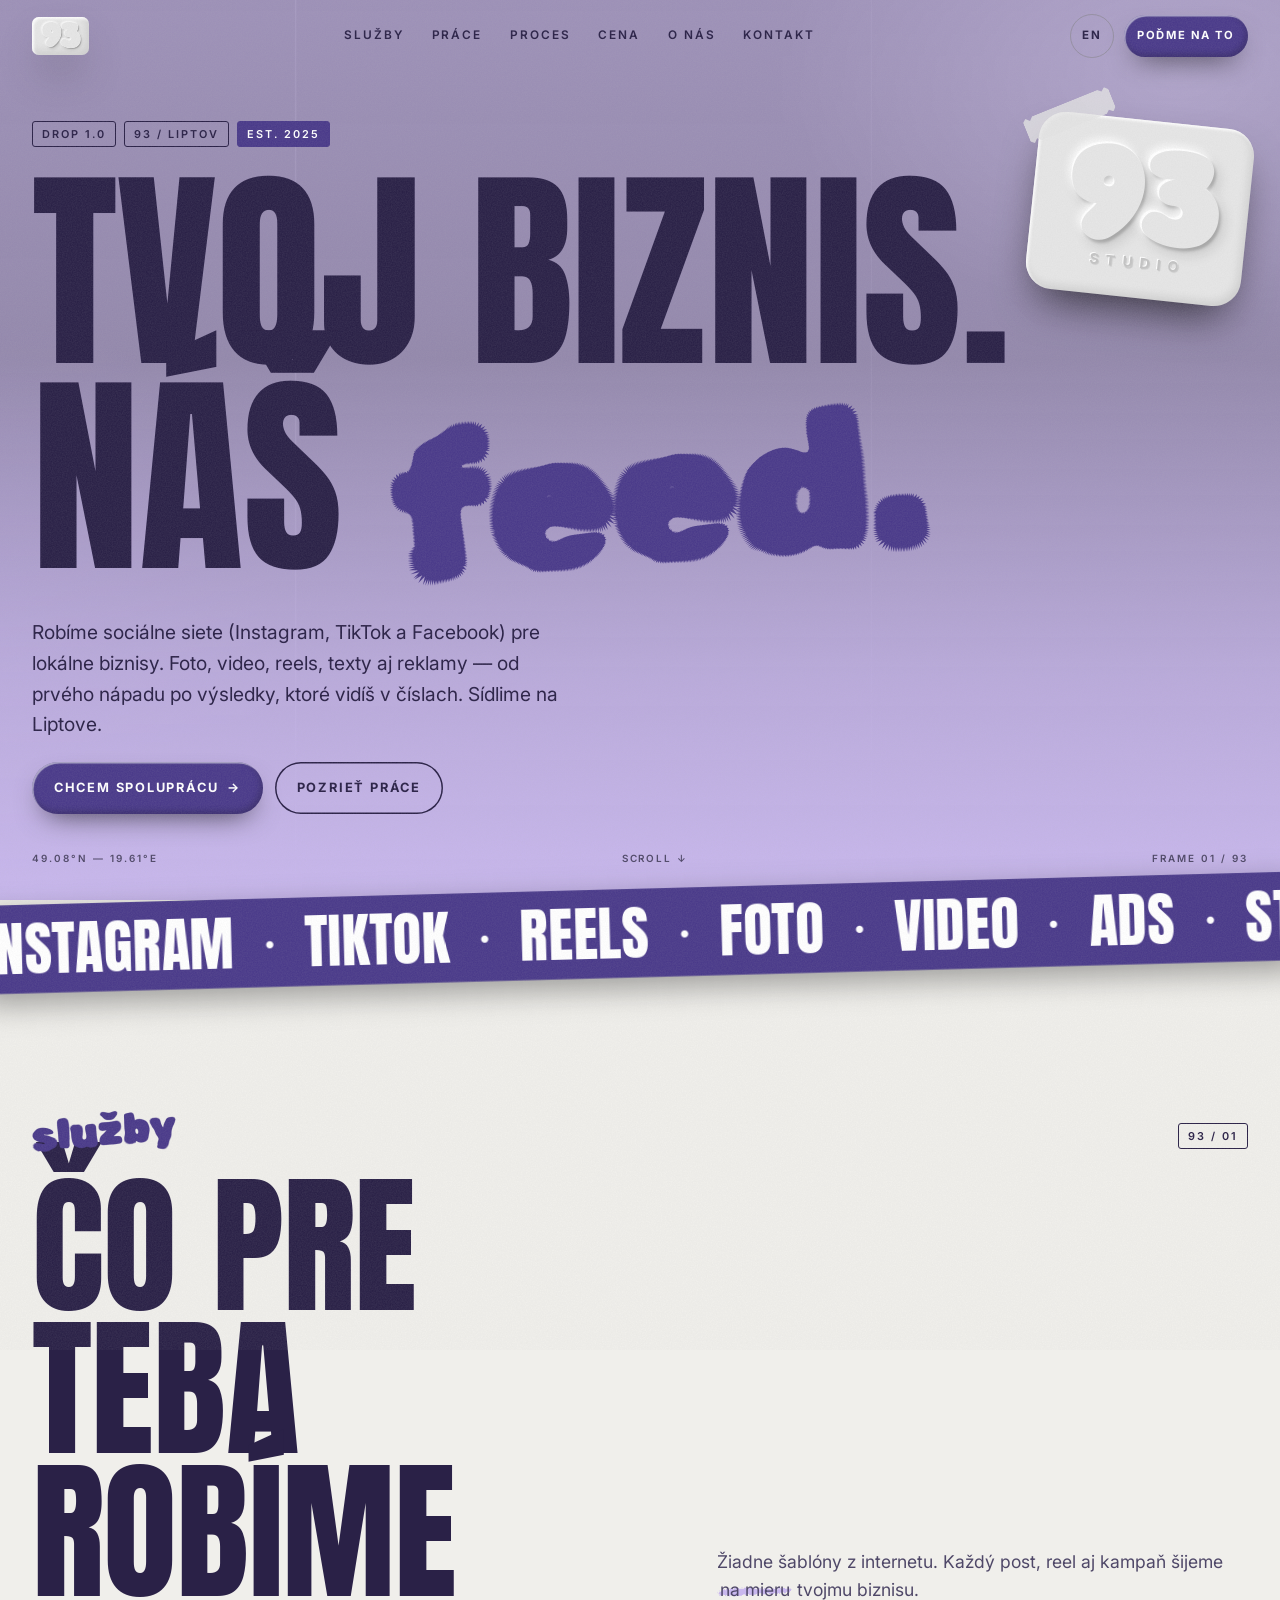
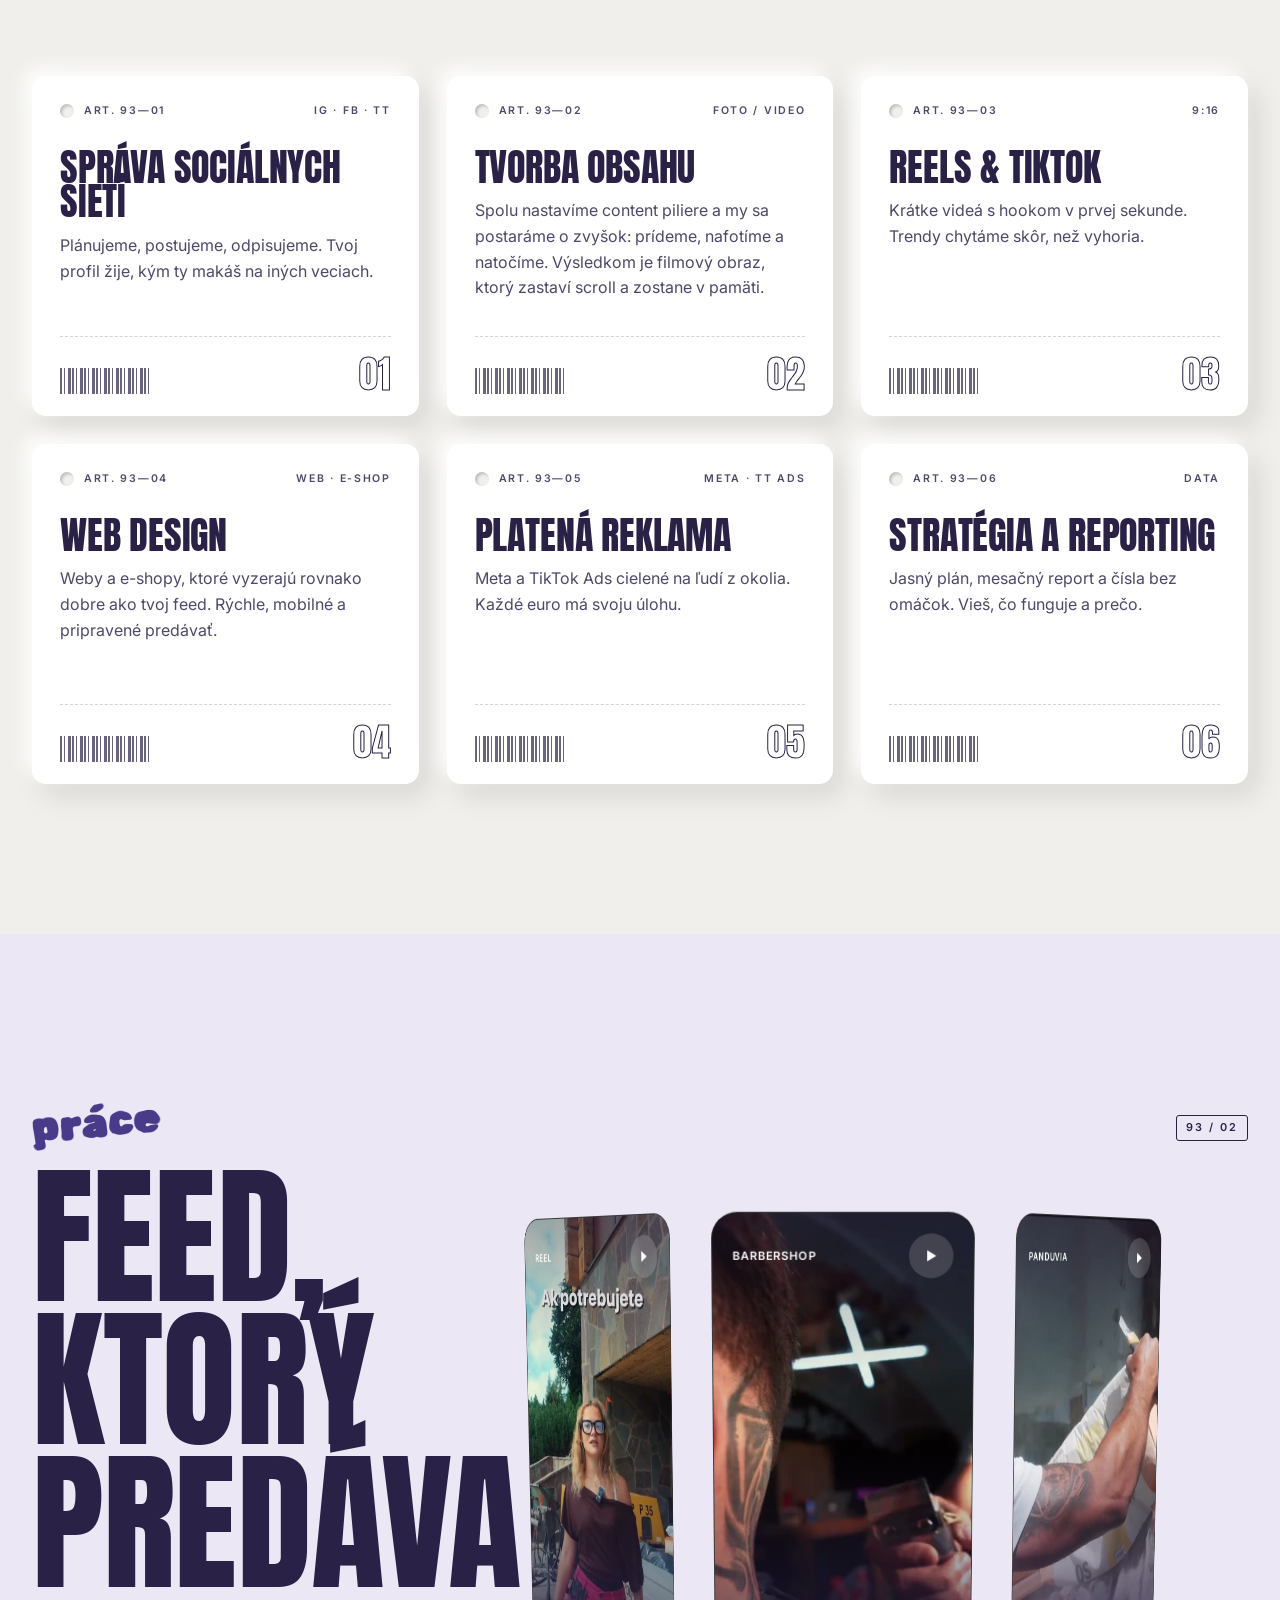
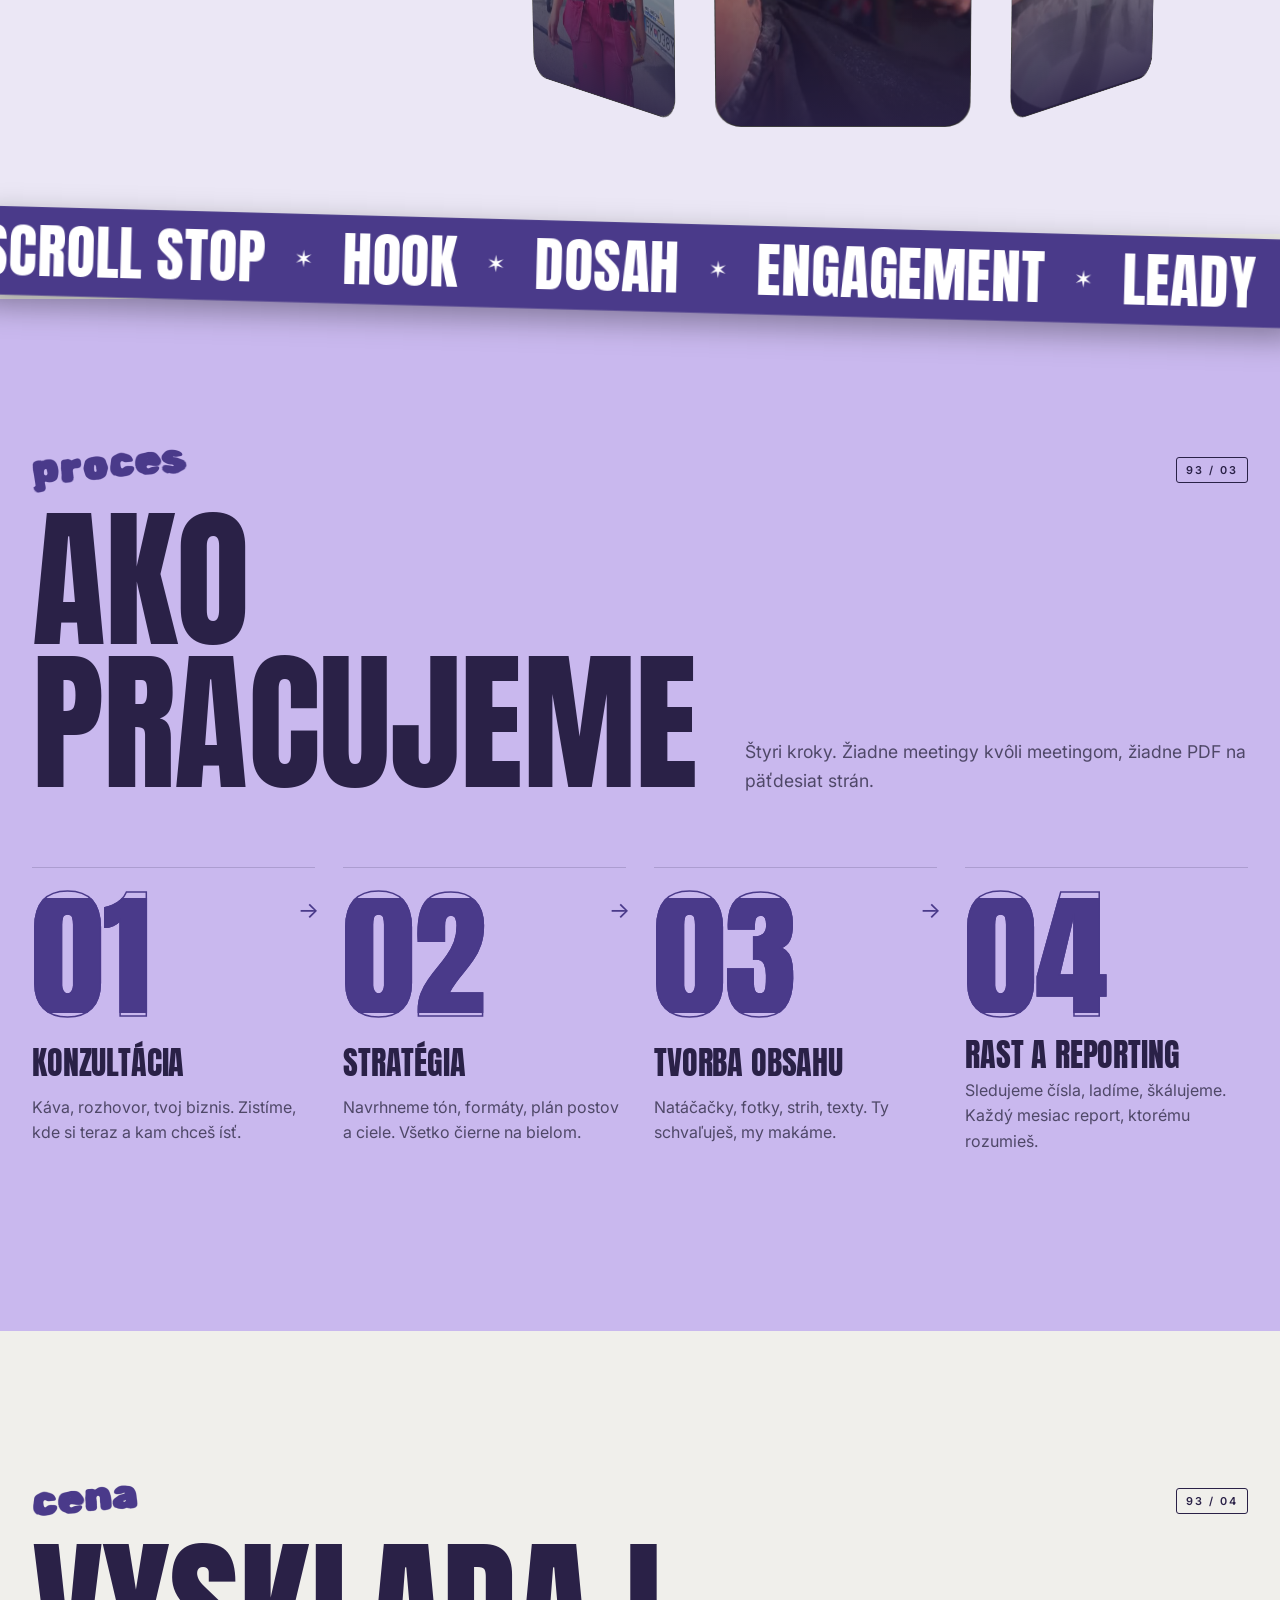
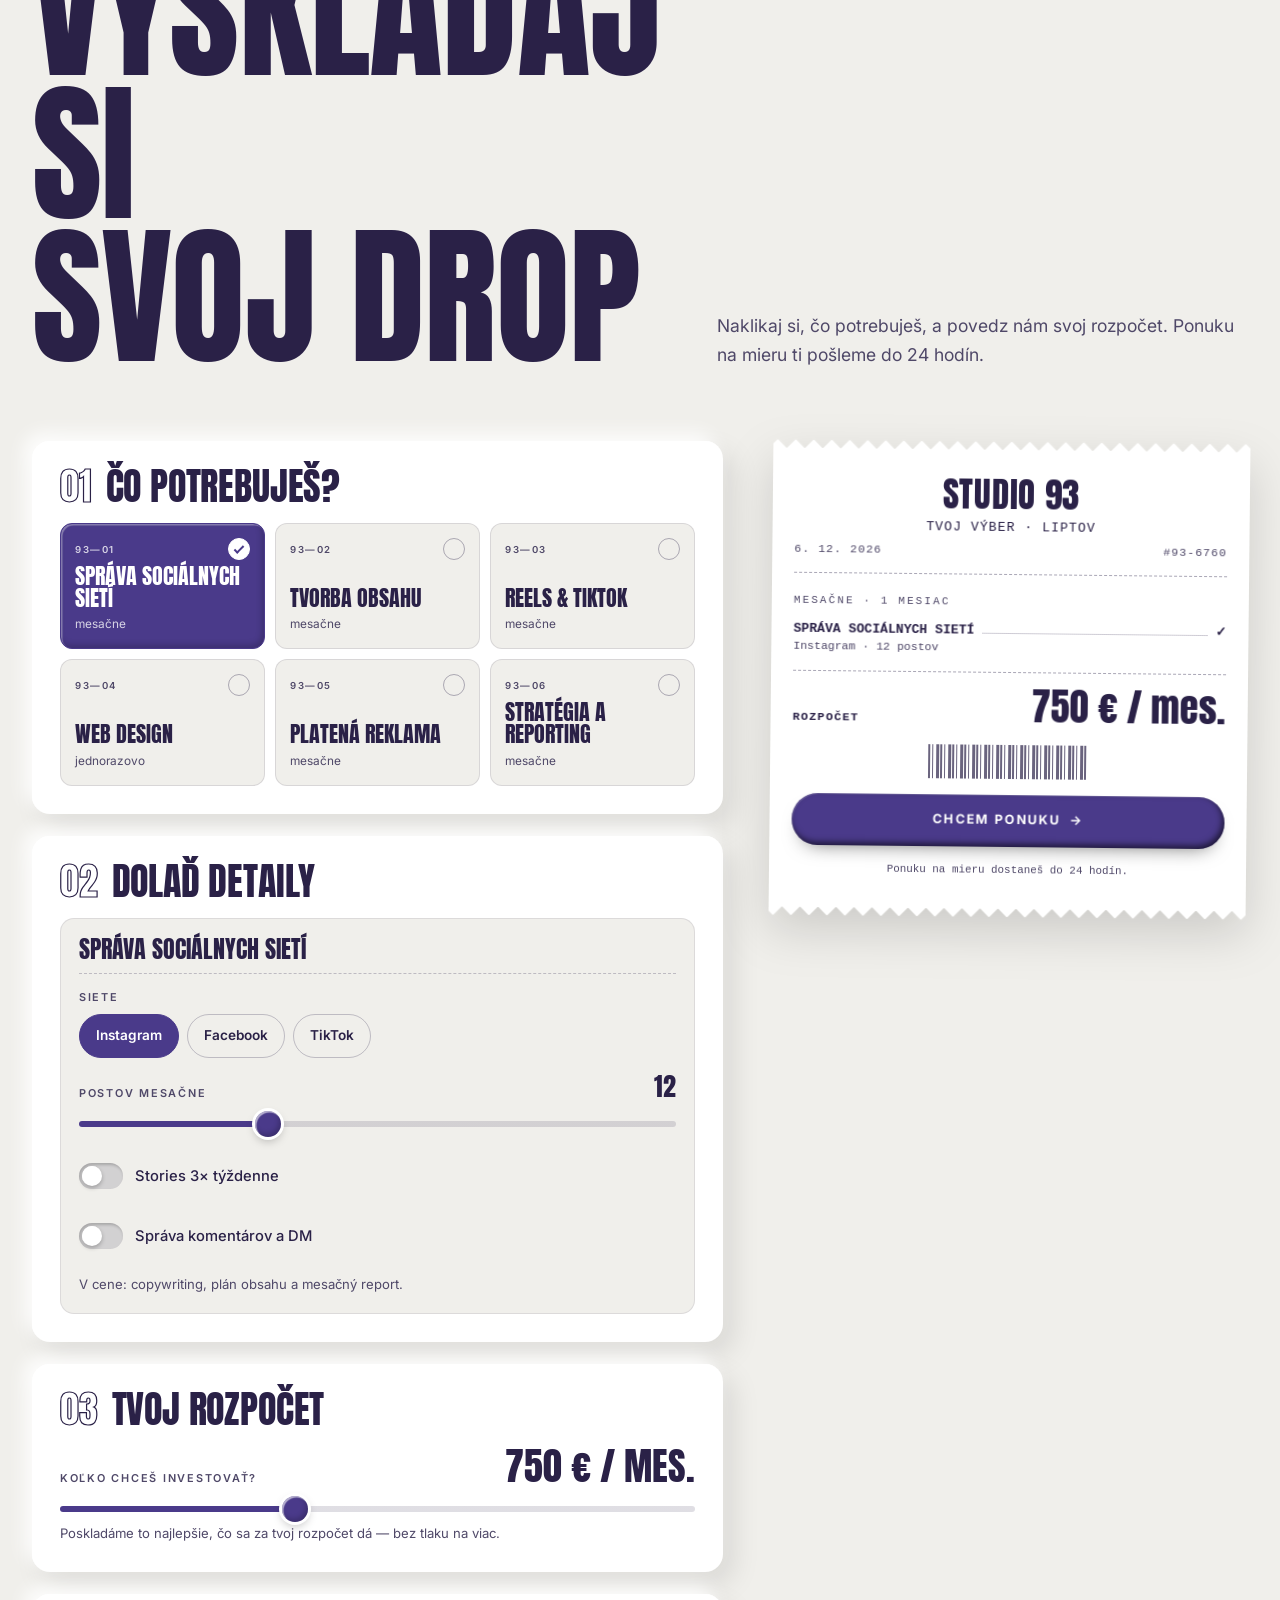
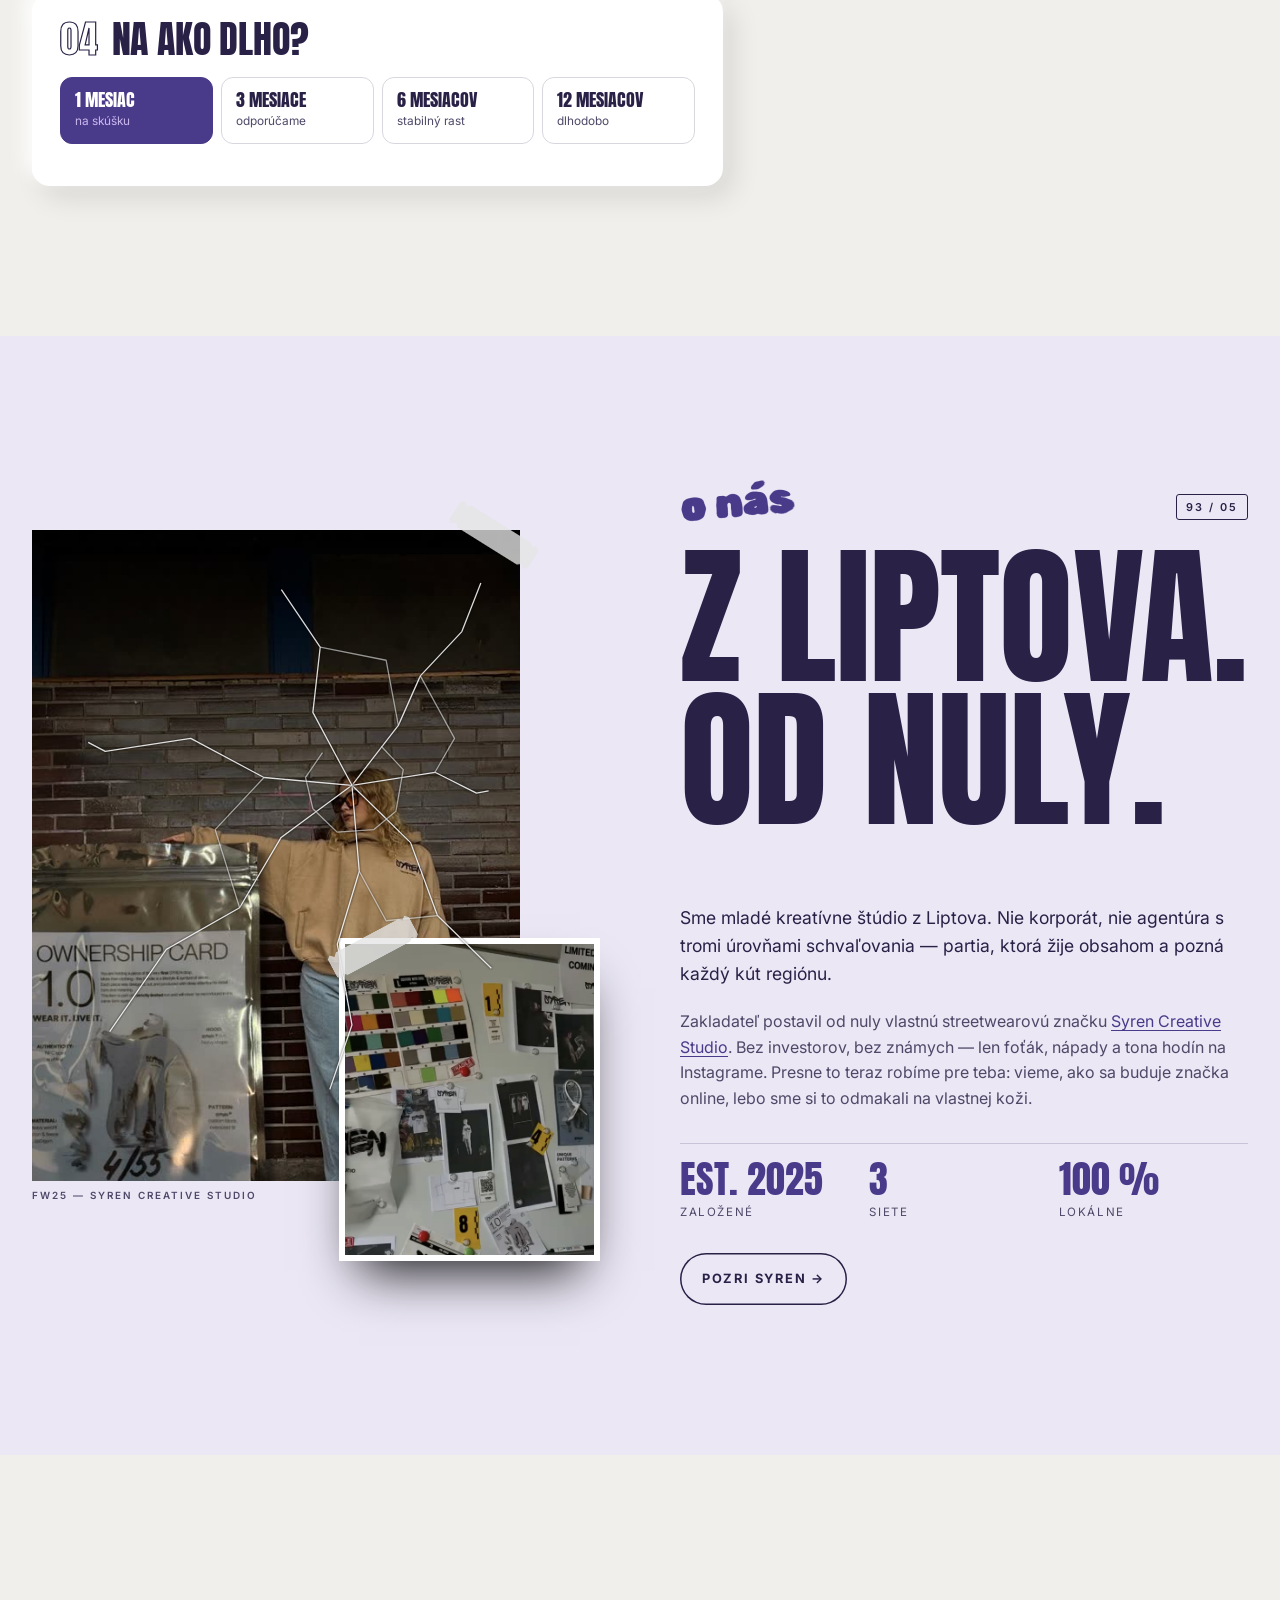
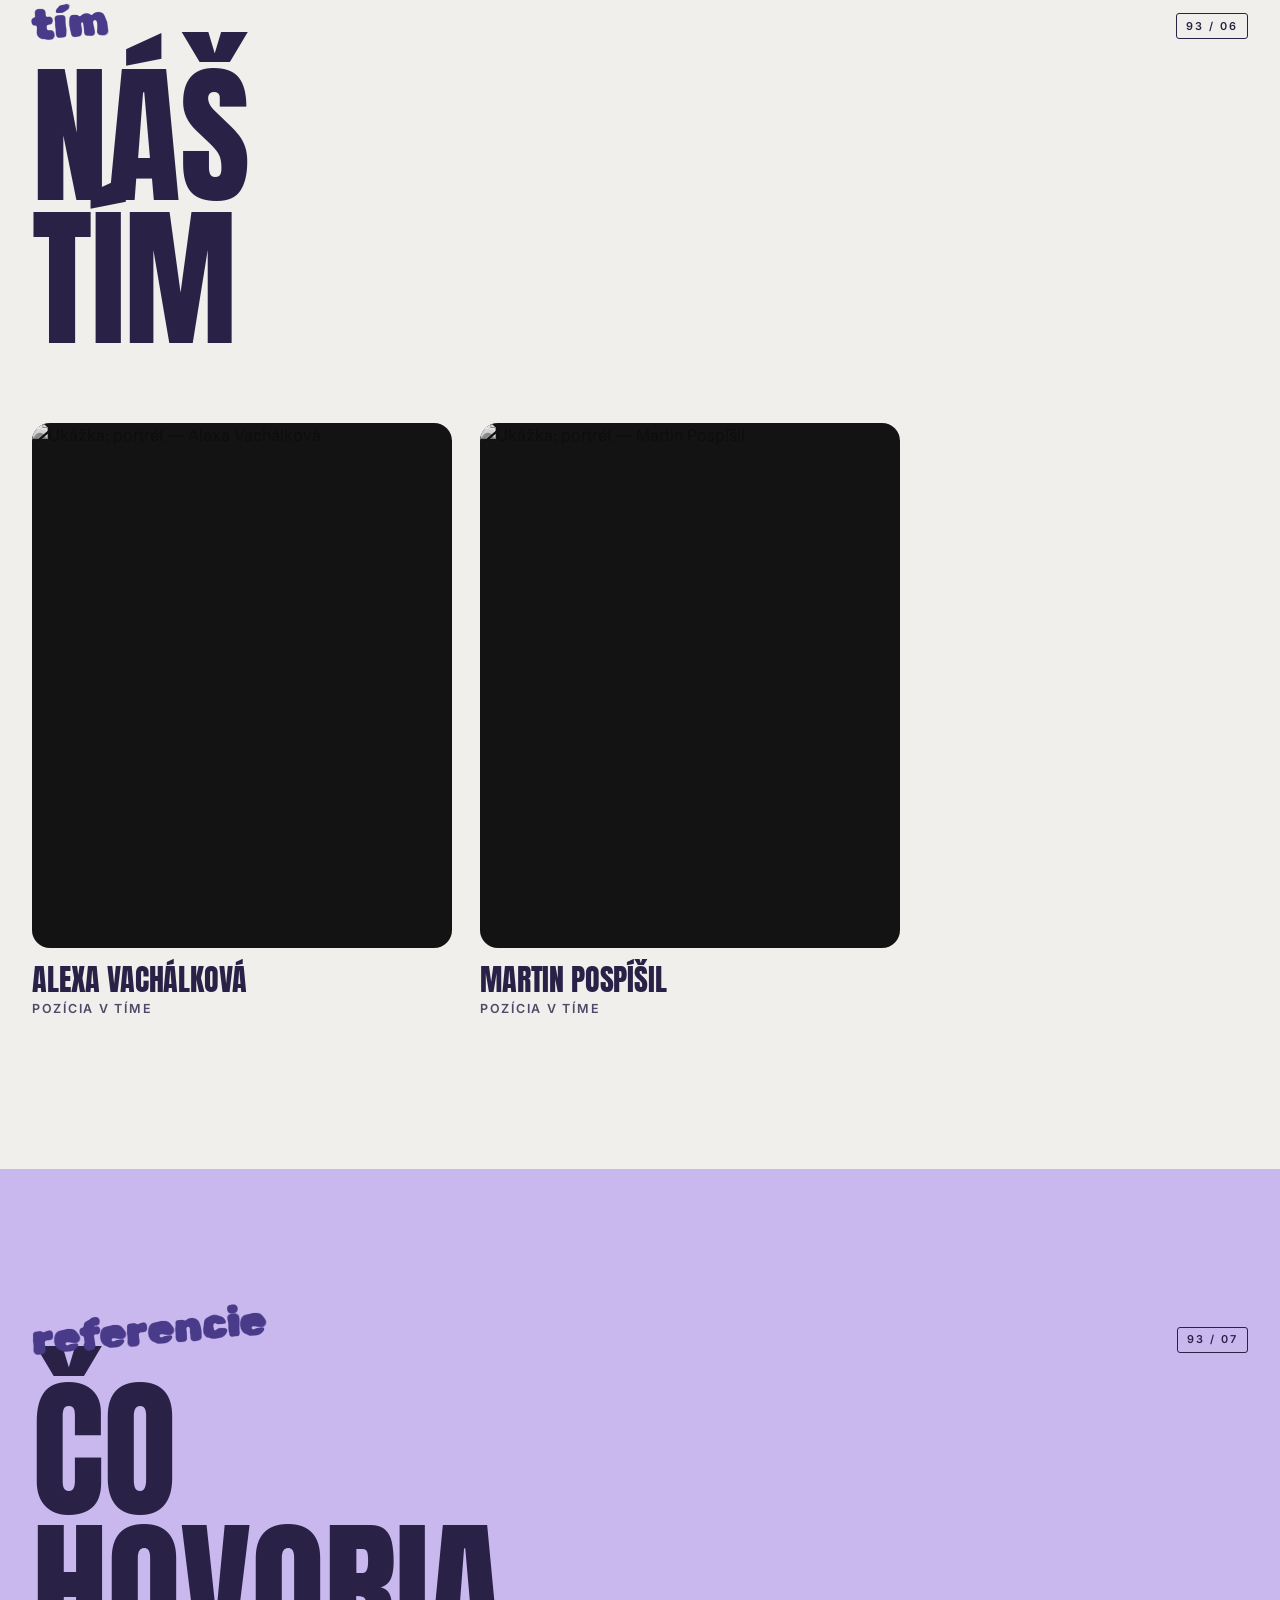
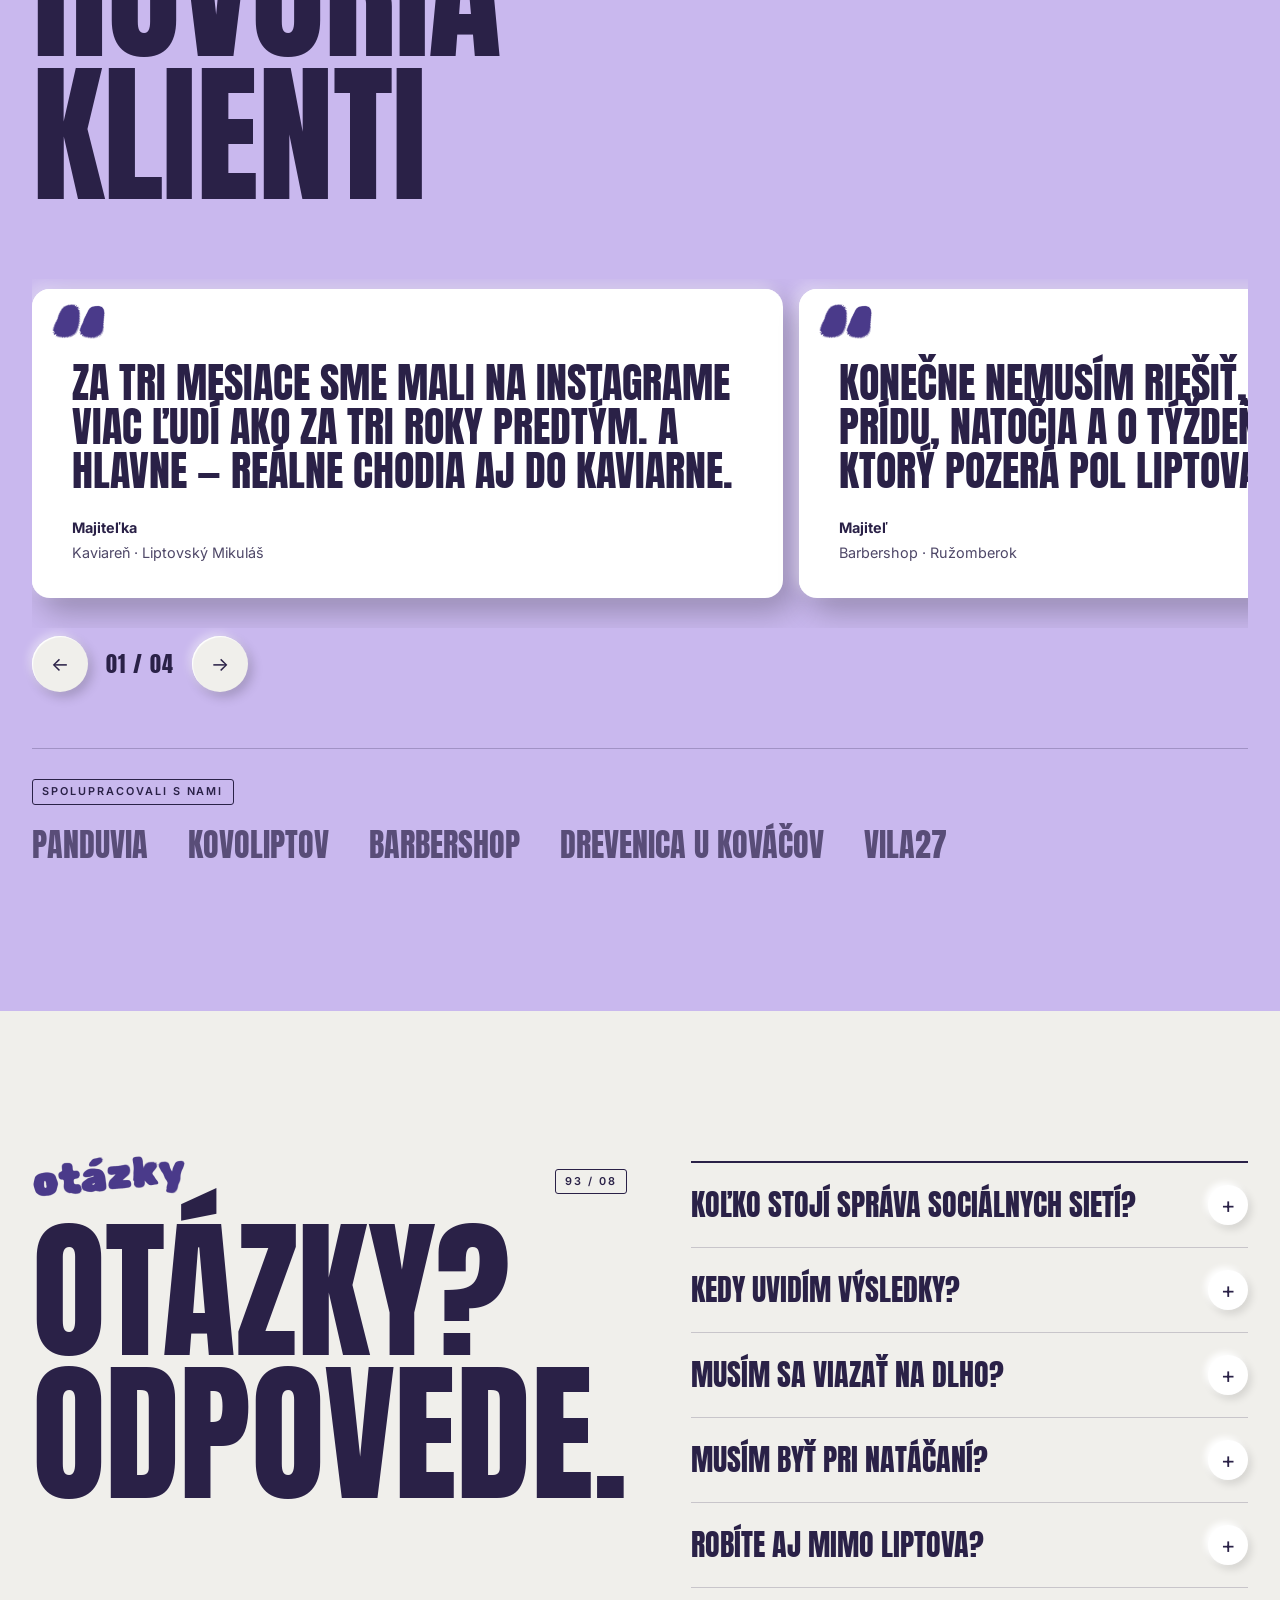
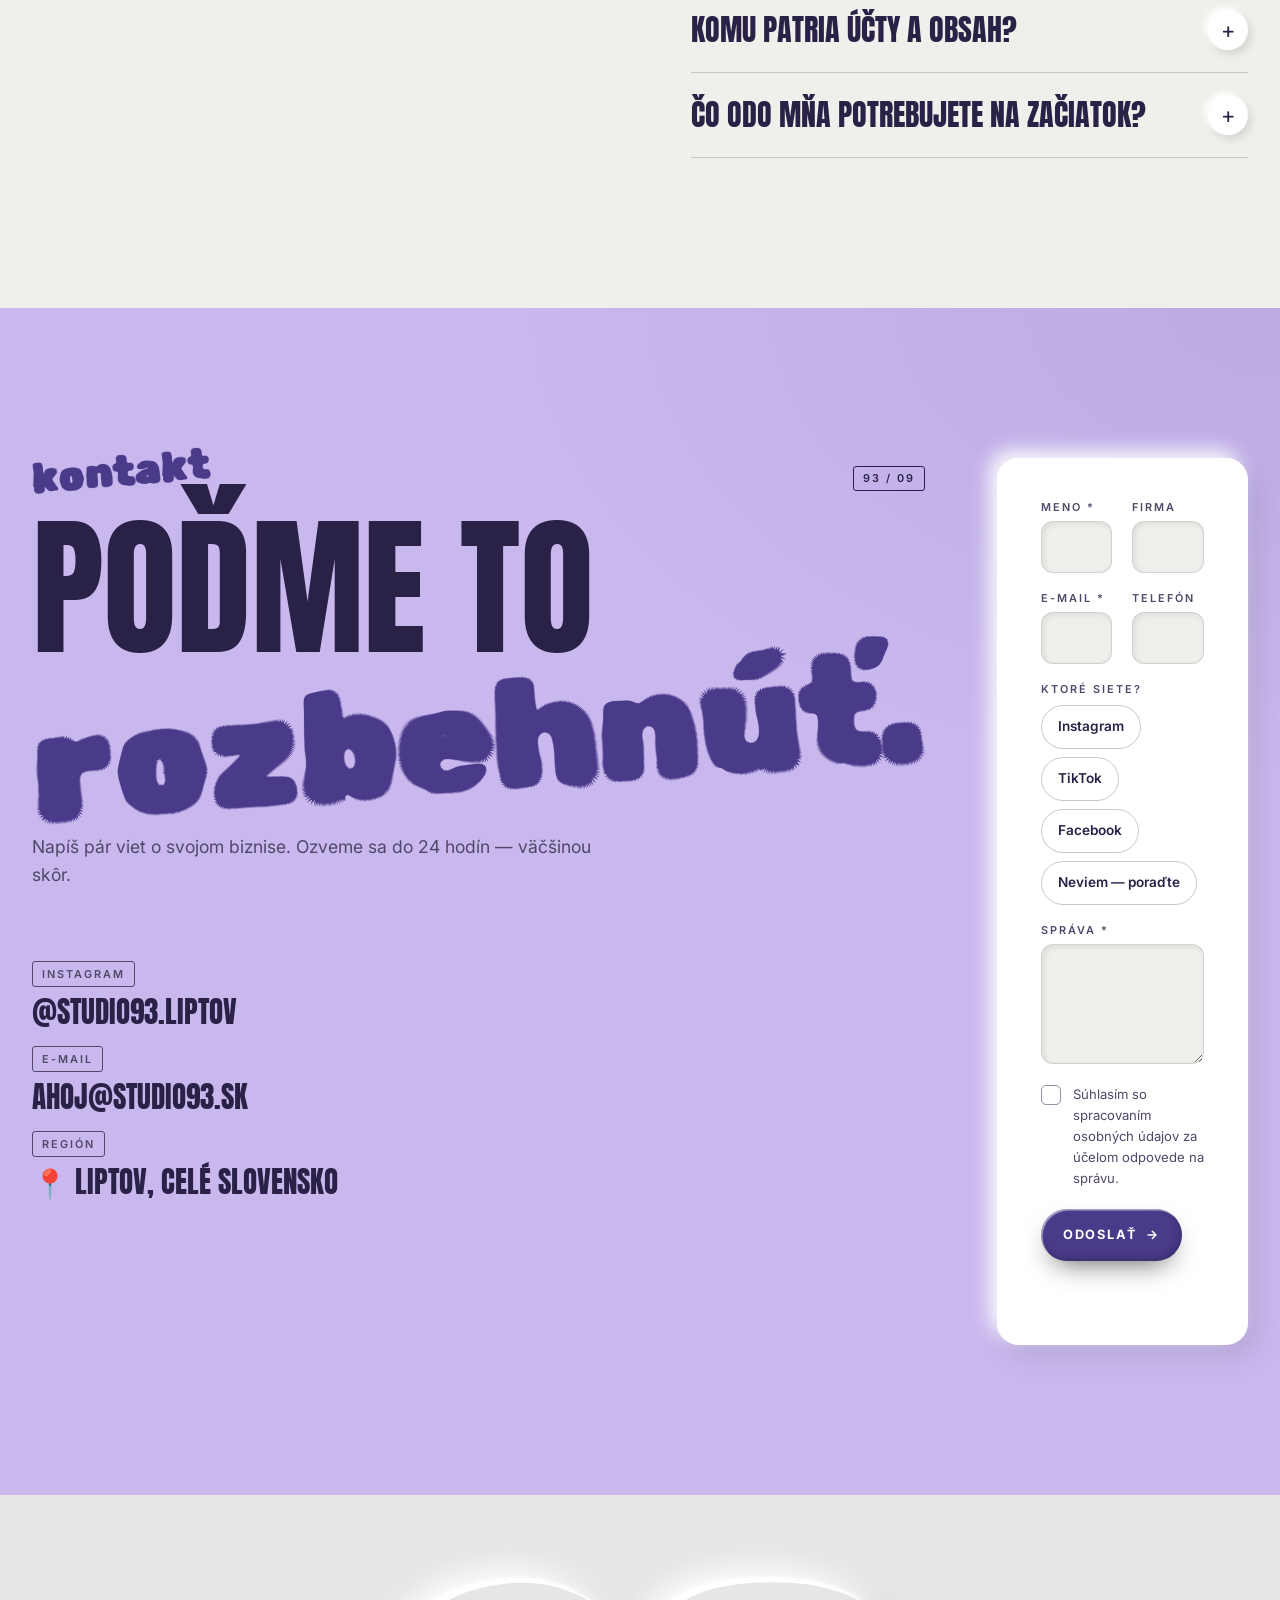
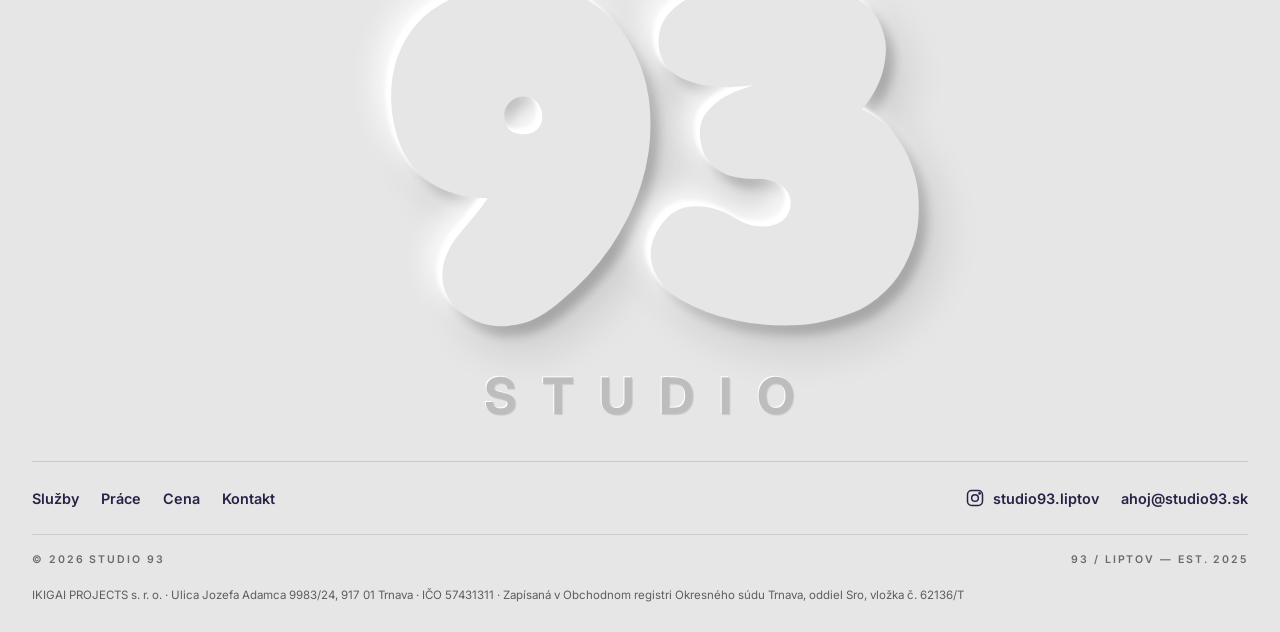
==== alexa/index.html @ b46bfb1a "Add real reels, owner text edits, team and client sections Enlarge the portfolio ring and place it b" ====
<!doctype html>
<html lang="sk" class="no-js">
<head>
  <meta charset="utf-8">
  <meta name="viewport" content="width=device-width, initial-scale=1, viewport-fit=cover">
  <title>STUDIO 93 — Správa sociálnych sietí Liptov | Instagram, TikTok, Facebook</title>
  <meta name="description" content="STUDIO 93 je social media agentúra z Liptova. Správa sociálnych sietí, foto a video obsah, reels, TikTok, copywriting a reklama pre biznisy v Liptovskom Mikuláši, Ružomberku a Liptovskom Hrádku.">
  <meta name="keywords" content="správa sociálnych sietí Liptov, social media agentúra Liptovský Mikuláš, správa Instagramu Liptov, TikTok marketing Ružomberok, tvorba obsahu Liptov, reels, foto video Liptovský Hrádok, reklama na Facebooku">
  <meta name="theme-color" content="#C9B8EE">
  <!-- PLACEHOLDER: nahraď doménu -->
  <link rel="canonical" href="https://studio93.sk/">
  <link rel="icon" href="assets/favicon.svg" type="image/svg+xml">

  <meta property="og:type" content="website">
  <meta property="og:locale" content="sk_SK">
  <meta property="og:site_name" content="STUDIO 93">
  <meta property="og:title" content="STUDIO 93 — Tvoj biznis. Náš feed.">
  <meta property="og:description" content="Social media agentúra z Liptova. Instagram, TikTok, Facebook — obsah, reels, reklama a stratégia pre lokálne biznisy.">
  <meta property="og:url" content="https://studio93.sk/">
  <meta property="og:image" content="https://studio93.sk/assets/og-image.png">
  <meta property="og:image:width" content="1200">
  <meta property="og:image:height" content="630">
  <meta property="og:image:alt" content="Embosované logo STUDIO 93">
  <meta name="twitter:card" content="summary_large_image">

  <script type="application/ld+json">
  {
    "@context": "https://schema.org",
    "@type": "ProfessionalService",
    "name": "STUDIO 93",
    "legalName": "IKIGAI PROJECTS s. r. o.",
    "identifier": { "@type": "PropertyValue", "propertyID": "IČO", "value": "57431311" },
    "description": "Správa sociálnych sietí, tvorba obsahu, reels, TikTok a platená reklama pre biznisy na Liptove.",
    "url": "https://studio93.sk/",
    "image": "https://studio93.sk/assets/og-image.png",
    "email": "ahoj@studio93.sk",
    "address": { "@type": "PostalAddress", "addressLocality": "Liptovský Mikuláš", "addressRegion": "Žilinský kraj", "addressCountry": "SK" },
    "areaServed": ["Liptov", "Liptovský Mikuláš", "Ružomberok", "Liptovský Hrádok"],
    "sameAs": ["https://www.instagram.com/studio93.liptov/"]
  }
  </script>

  <link rel="preconnect" href="https://fonts.googleapis.com">
  <link rel="preconnect" href="https://fonts.gstatic.com" crossorigin>
  <link rel="stylesheet" href="https://fonts.googleapis.com/css2?family=Anton&family=Inter:wght@400;500;600;700&family=Rubik+Spray+Paint&family=Sniglet:wght@800&display=swap">
  <link rel="stylesheet" href="styles.css">
  <script src="https://cdnjs.cloudflare.com/ajax/libs/gsap/3.12.5/gsap.min.js" defer></script>
  <script src="https://cdnjs.cloudflare.com/ajax/libs/gsap/3.12.5/ScrollTrigger.min.js" defer></script>
  <script src="main.js" defer></script>
</head>
<body>
  <a class="skip" href="#main" data-en="Skip to content">Preskočiť na obsah</a>
  <div class="grain" aria-hidden="true"></div>
  <!-- custom cursor vypnutý — na zapnutie odkomentuj aj blok v main.js
  <div class="cursor" aria-hidden="true"><span></span></div>
  -->

  <!-- ============ NAV ============ -->
  <header class="nav">
    <div class="wrap nav__inner">
      <a class="nav__logo logo-tile" href="#top" aria-label="STUDIO 93 — domov"><span class="logo93"><b>93</b></span></a>
      <nav class="nav__menu" id="menu" aria-label="Hlavná navigácia">
        <a href="#sluzby" data-en="Services">Služby</a>
        <a href="#prace" data-en="Work">Práce</a>
        <a href="#proces" data-en="Process">Proces</a>
        <a href="#cena" data-en="Pricing">Cena</a>
        <a href="#o-nas" data-en="About">O nás</a>
        <a href="#kontakt" data-en="Contact">Kontakt</a>
      </nav>
      <div class="nav__right">
        <button class="lang" type="button" aria-label="Switch to English">EN</button>
        <a class="btn btn--sm magnetic nav__cta" href="#kontakt" data-en="Let's talk">Poďme na to</a>
        <button class="nav__burger" type="button" aria-expanded="false" aria-controls="menu" aria-label="Menu"><span></span><span></span></button>
      </div>
    </div>
  </header>

  <main id="main">

    <!-- ============ 1 HERO ============ -->
    <section class="hero light lav" id="top" aria-labelledby="hero-title">
      <div class="hero__media" data-parallax="0.25">
        <!-- PLACEHOLDER: nahraď vlastným záberom. Pre video:
             <video autoplay muted loop playsinline poster="assets/hero.jpg"><source src="assets/hero.mp4" type="video/mp4"></video> -->
        <img class="film ph" src="https://picsum.photos/seed/studio93-hero/1920/1280" width="1920" height="1280" alt="Nočný filmový záber z Liptova" fetchpriority="high">
      </div>
      <div class="hero__leak" aria-hidden="true"></div>
      <div class="hero__scratch" aria-hidden="true"></div>
      <div class="hero__vignette" aria-hidden="true"></div>

      <div class="wrap hero__inner">
        <div class="hero__logo logo-tile reveal" aria-hidden="true">
          <span class="tape tape--tl"></span>
          <span class="logo93"><b>93</b><small>STUDIO</small></span>
        </div>

        <div class="hero__labels reveal">
          <span class="label">DROP 1.0</span>
          <span class="label">93 / LIPTOV</span>
          <span class="label label--accent">EST. 2025</span>
        </div>

        <h1 id="hero-title" class="hero__title reveal" data-en="Your business.<br>Our <span class='spray'>feed.</span>">Tvoj biznis.<br>Náš <span class="spray">feed.</span></h1>

        <p class="hero__sub reveal" data-en="We run social media (Instagram, TikTok and Facebook) for local businesses. Photo, video, reels, copy and ads — from the first idea to results you can actually count. We're based in Liptov.">Robíme sociálne siete (Instagram, TikTok a Facebook) pre lokálne biznisy. Foto, video, reels, texty aj reklamy — od prvého nápadu po výsledky, ktoré vidíš v číslach. Sídlime na Liptove.</p>

        <div class="hero__ctas reveal">
          <a class="btn magnetic" href="#kontakt"><span data-en="I want to work with you">Chcem spoluprácu</span> <i aria-hidden="true">→</i></a>
          <a class="btn btn--ghost magnetic" href="#prace" data-en="See our work">Pozrieť práce</a>
        </div>
      </div>

      <div class="wrap hero__meta" aria-hidden="true">
        <span>49.08°N — 19.61°E</span>
        <span class="hero__scroll">SCROLL ↓</span>
        <span>FRAME 01 / 93</span>
      </div>
    </section>

    <!-- ============ 2 MARQUEE ============ -->
    <div class="marquee" role="img" aria-label="Instagram, TikTok, Reels, Foto, Video, Ads, Stratégia">
      <div class="marquee__track" aria-hidden="true">
        <span>INSTAGRAM</span><i>•</i><span>TIKTOK</span><i>•</i><span>REELS</span><i>•</i><span>FOTO</span><i>•</i><span>VIDEO</span><i>•</i><span>ADS</span><i>•</i><span>STRATÉGIA</span><i>•</i>
        <span>INSTAGRAM</span><i>•</i><span>TIKTOK</span><i>•</i><span>REELS</span><i>•</i><span>FOTO</span><i>•</i><span>VIDEO</span><i>•</i><span>ADS</span><i>•</i><span>STRATÉGIA</span><i>•</i>
        <span>INSTAGRAM</span><i>•</i><span>TIKTOK</span><i>•</i><span>REELS</span><i>•</i><span>FOTO</span><i>•</i><span>VIDEO</span><i>•</i><span>ADS</span><i>•</i><span>STRATÉGIA</span><i>•</i>
        <span>INSTAGRAM</span><i>•</i><span>TIKTOK</span><i>•</i><span>REELS</span><i>•</i><span>FOTO</span><i>•</i><span>VIDEO</span><i>•</i><span>ADS</span><i>•</i><span>STRATÉGIA</span><i>•</i>
      </div>
    </div>

    <!-- ============ 3 SLUŽBY ============ -->
    <section class="light" id="sluzby" aria-labelledby="sluzby-title">
      <div class="wrap">
        <header class="sec-head reveal">
          <div class="sec-head__top"><span class="marker" data-en="services">služby</span><span class="label">93 / 01</span></div>
          <h2 id="sluzby-title" data-en="What we<br>do for you">Čo pre teba<br>robíme</h2>
          <p class="lead" data-en="No templates off the internet. Every post, reel and campaign is <mark class='brush'>made to measure</mark> for your business.">Žiadne šablóny z internetu. Každý post, reel aj kampaň šijeme <mark class="brush">na mieru</mark> tvojmu biznisu.</p>
        </header>

        <div class="cards">
          <article class="tag-card reveal">
            <div class="tag-card__top"><span class="tag-card__hole"></span><span>ART. 93—01</span><span>IG · FB · TT</span></div>
            <h3 data-en="Social media management">Správa sociálnych sietí</h3>
            <p data-en="We plan, post and reply. Your profile stays alive while you're busy with other things.">Plánujeme, postujeme, odpisujeme. Tvoj profil žije, kým ty makáš na iných veciach.</p>
            <div class="tag-card__foot"><span class="barcode"></span><span>01</span></div>
          </article>
          <article class="tag-card reveal">
            <div class="tag-card__top"><span class="tag-card__hole"></span><span>ART. 93—02</span><span>FOTO / VIDEO</span></div>
            <h3 data-en="Content creation">Tvorba obsahu</h3>
            <p data-en="Together we set your content pillars and we take care of the rest: we show up, shoot photos and roll video. The result is a film look that stops the scroll and sticks in the memory.">Spolu nastavíme content piliere a my sa postaráme o zvyšok: prídeme, nafotíme a natočíme. Výsledkom je filmový obraz, ktorý zastaví scroll a zostane v pamäti.</p>
            <div class="tag-card__foot"><span class="barcode"></span><span>02</span></div>
          </article>
          <article class="tag-card reveal">
            <div class="tag-card__top"><span class="tag-card__hole"></span><span>ART. 93—03</span><span>9:16</span></div>
            <h3>Reels &amp; TikTok</h3>
            <p data-en="Short videos with a hook in the first second. We catch trends before they burn out.">Krátke videá s hookom v prvej sekunde. Trendy chytáme skôr, než vyhoria.</p>
            <div class="tag-card__foot"><span class="barcode"></span><span>03</span></div>
          </article>
          <article class="tag-card reveal">
            <div class="tag-card__top"><span class="tag-card__hole"></span><span>ART. 93—04</span><span>WEB · E-SHOP</span></div>
            <h3>Web design</h3>
            <p data-en="Websites and e-shops that look as good as your feed. Fast, mobile-first and ready to sell.">Weby a e-shopy, ktoré vyzerajú rovnako dobre ako tvoj feed. Rýchle, mobilné a pripravené predávať.</p>
            <div class="tag-card__foot"><span class="barcode"></span><span>04</span></div>
          </article>
          <article class="tag-card reveal">
            <div class="tag-card__top"><span class="tag-card__hole"></span><span>ART. 93—05</span><span>META · TT ADS</span></div>
            <h3 data-en="Paid ads">Platená reklama</h3>
            <p data-en="Meta and TikTok ads targeted at people around you. Every euro has a job.">Meta a TikTok Ads cielené na ľudí z okolia. Každé euro má svoju úlohu.</p>
            <div class="tag-card__foot"><span class="barcode"></span><span>05</span></div>
          </article>
          <article class="tag-card reveal">
            <div class="tag-card__top"><span class="tag-card__hole"></span><span>ART. 93—06</span><span>DATA</span></div>
            <h3 data-en="Strategy &amp; reporting">Stratégia a reporting</h3>
            <p data-en="A clear plan, a monthly report and numbers without fluff. You'll know what works and why.">Jasný plán, mesačný report a čísla bez omáčok. Vieš, čo funguje a prečo.</p>
            <div class="tag-card__foot"><span class="barcode"></span><span>06</span></div>
          </article>
        </div>
      </div>
    </section>

    <!-- ============ 4 PORTFÓLIO ============ -->
    <section class="light lila reel" id="prace" aria-labelledby="prace-title">
      <div class="wrap">
        <header class="sec-head reveal">
          <div class="sec-head__top"><span class="marker" data-en="work">práce</span><span class="label">93 / 02</span></div>
          <h2 id="prace-title" data-en="A feed<br>that sells">Feed, ktorý<br>predáva</h2>
        </header>

        <!-- PLACEHOLDER: karty s názvom „Reel“ nemajú doplneného klienta — doplň meno klienta do <small> -->
        <div class="stage">
          <div class="ring" id="ring">
            <div class="card">
              <video class="ph" src="assets/reels/barbershop.mp4" poster="assets/reels/barbershop.jpg" width="540" height="960" muted loop playsinline preload="none" aria-label="Reel pre barbershop"></video>
              <div class="card__top"><small>Barbershop</small><span class="card__play" aria-hidden="true"><svg width="16" height="16" viewBox="0 0 16 16"><path d="M4 2.5v11l9-5.5z" fill="currentColor"/></svg></span></div>
            </div>
            <div class="card">
              <video class="ph" src="assets/reels/panduvia-1.mp4" poster="assets/reels/panduvia-1.jpg" width="540" height="960" muted loop playsinline preload="none" aria-label="Reel pre Panduvia"></video>
              <div class="card__top"><small>Panduvia</small><span class="card__play" aria-hidden="true"><svg width="16" height="16" viewBox="0 0 16 16"><path d="M4 2.5v11l9-5.5z" fill="currentColor"/></svg></span></div>
            </div>
            <div class="card">
              <video class="ph" src="assets/reels/kovoliptov.mp4" poster="assets/reels/kovoliptov.jpg" width="540" height="960" muted loop playsinline preload="none" aria-label="Reel pre Kovoliptov"></video>
              <div class="card__top"><small>Kovoliptov</small><span class="card__play" aria-hidden="true"><svg width="16" height="16" viewBox="0 0 16 16"><path d="M4 2.5v11l9-5.5z" fill="currentColor"/></svg></span></div>
            </div>
            <div class="card">
              <video class="ph" src="assets/reels/reel-1.mp4" poster="assets/reels/reel-1.jpg" width="540" height="960" muted loop playsinline preload="none" aria-label="Reel z dielne"></video>
              <div class="card__top"><small>Reel</small><span class="card__play" aria-hidden="true"><svg width="16" height="16" viewBox="0 0 16 16"><path d="M4 2.5v11l9-5.5z" fill="currentColor"/></svg></span></div>
            </div>
            <div class="card">
              <video class="ph" src="assets/reels/panduvia-2.mp4" poster="assets/reels/panduvia-2.jpg" width="540" height="960" muted loop playsinline preload="none" aria-label="Reel pre Panduvia: 3 mýty o pieskovaní"></video>
              <div class="card__top"><small>Panduvia</small><span class="card__play" aria-hidden="true"><svg width="16" height="16" viewBox="0 0 16 16"><path d="M4 2.5v11l9-5.5z" fill="currentColor"/></svg></span></div>
            </div>
            <div class="card">
              <video class="ph" src="assets/reels/dielna.mp4" poster="assets/reels/dielna.jpg" width="540" height="960" muted loop playsinline preload="none" aria-label="Reel: príprava dielne na zimu"></video>
              <div class="card__top"><small>Reel</small><span class="card__play" aria-hidden="true"><svg width="16" height="16" viewBox="0 0 16 16"><path d="M4 2.5v11l9-5.5z" fill="currentColor"/></svg></span></div>
            </div>
            <div class="card">
              <video class="ph" src="assets/reels/panduvia-3.mp4" poster="assets/reels/panduvia-3.jpg" width="540" height="960" muted loop playsinline preload="none" aria-label="Reel pre Panduvia: 5 znakov"></video>
              <div class="card__top"><small>Panduvia</small><span class="card__play" aria-hidden="true"><svg width="16" height="16" viewBox="0 0 16 16"><path d="M4 2.5v11l9-5.5z" fill="currentColor"/></svg></span></div>
            </div>
            <div class="card">
              <video class="ph" src="assets/reels/trend.mp4" poster="assets/reels/trend.jpg" width="540" height="960" muted loop playsinline preload="none" aria-label="Trendový reel"></video>
              <div class="card__top"><small>Reel</small><span class="card__play" aria-hidden="true"><svg width="16" height="16" viewBox="0 0 16 16"><path d="M4 2.5v11l9-5.5z" fill="currentColor"/></svg></span></div>
            </div>
          </div>
        </div>
      </div>
    </section>

    <!-- ============ MARQUEE 2 ============ -->
    <div class="marquee marquee--rev" aria-hidden="true">
      <div class="marquee__track">
        <span>SCROLL STOP</span><i>✶</i><span>HOOK</span><i>✶</i><span>DOSAH</span><i>✶</i><span>ENGAGEMENT</span><i>✶</i><span>LEADY</span><i>✶</i><span>RAST</span><i>✶</i>
        <span>SCROLL STOP</span><i>✶</i><span>HOOK</span><i>✶</i><span>DOSAH</span><i>✶</i><span>ENGAGEMENT</span><i>✶</i><span>LEADY</span><i>✶</i><span>RAST</span><i>✶</i>
        <span>SCROLL STOP</span><i>✶</i><span>HOOK</span><i>✶</i><span>DOSAH</span><i>✶</i><span>ENGAGEMENT</span><i>✶</i><span>LEADY</span><i>✶</i><span>RAST</span><i>✶</i>
        <span>SCROLL STOP</span><i>✶</i><span>HOOK</span><i>✶</i><span>DOSAH</span><i>✶</i><span>ENGAGEMENT</span><i>✶</i><span>LEADY</span><i>✶</i><span>RAST</span><i>✶</i>
      </div>
    </div>

    <!-- ============ 5 AKO PRACUJEME ============ -->
    <section class="light lav process" id="proces" aria-labelledby="proces-title">
      <div class="wrap">
        <header class="sec-head reveal">
          <div class="sec-head__top"><span class="marker" data-en="process">proces</span><span class="label">93 / 03</span></div>
          <h2 id="proces-title" data-en="How<br>we work">Ako<br>pracujeme</h2>
          <p class="lead" data-en="Four steps. No meetings for the sake of meetings, no fifty-page PDFs.">Štyri kroky. Žiadne meetingy kvôli meetingom, žiadne PDF na päťdesiat strán.</p>
        </header>

        <ol class="steps">
          <li class="step reveal">
            <span class="step__num">01</span>
            <h3 data-en="Consultation">Konzultácia</h3>
            <p data-en="Coffee, a chat, your business. We find out where you are now and where you want to go.">Káva, rozhovor, tvoj biznis. Zistíme, kde si teraz a kam chceš ísť.</p>
          </li>
          <li class="step reveal">
            <span class="step__num">02</span>
            <h3 data-en="Strategy">Stratégia</h3>
            <p data-en="We design the tone, formats, posting plan and goals. Everything in black and white.">Navrhneme tón, formáty, plán postov a ciele. Všetko čierne na bielom.</p>
          </li>
          <li class="step reveal">
            <span class="step__num">03</span>
            <h3 data-en="Content creation">Tvorba obsahu</h3>
            <p data-en="Shoots, photos, editing, copy. You approve, we grind.">Natáčačky, fotky, strih, texty. Ty schvaľuješ, my makáme.</p>
          </li>
          <li class="step reveal">
            <span class="step__num">04</span>
            <h3 data-en="Growth &amp; reporting">Rast a reporting</h3>
            <p data-en="We track the numbers, tune and scale. A monthly report you'll actually understand.">Sledujeme čísla, ladíme, škálujeme. Každý mesiac report, ktorému rozumieš.</p>
          </li>
        </ol>
      </div>
    </section>

    <!-- ============ 6 CENA / KALKULAČKA ============ -->
    <section class="light" id="cena" aria-labelledby="cena-title">
      <div class="wrap">
        <header class="sec-head reveal">
          <div class="sec-head__top"><span class="marker" data-en="pricing">cena</span><span class="label">93 / 04</span></div>
          <h2 id="cena-title" data-en="Build<br>your drop">Vyskladaj si<br>svoj drop</h2>
          <p class="lead" data-en="Click together what you need and tell us your budget. We'll send you a quote made to measure within 24 hours.">Naklikaj si, čo potrebuješ, a povedz nám svoj rozpočet. Ponuku na mieru ti pošleme do 24 hodín.</p>
        </header>

        <form class="calc" id="calc" novalidate>
          <div class="calc__main">

            <div class="calc__step reveal" role="group" aria-labelledby="calc-s1">
              <h3 class="calc__title" id="calc-s1"><span class="calc__num">01</span><span data-en="What do you need?">Čo potrebuješ?</span></h3>
              <div class="svc">
                <label><input type="checkbox" name="svc" value="social" checked><span class="svc__card"><span class="svc__top">93—01<i class="svc__check"></i></span><strong data-en="Social media management">Správa sociálnych sietí</strong><small data-en="monthly">mesačne</small></span></label>
                <label><input type="checkbox" name="svc" value="content"><span class="svc__card"><span class="svc__top">93—02<i class="svc__check"></i></span><strong data-en="Content creation">Tvorba obsahu</strong><small data-en="monthly">mesačne</small></span></label>
                <label><input type="checkbox" name="svc" value="reels"><span class="svc__card"><span class="svc__top">93—03<i class="svc__check"></i></span><strong>Reels &amp; TikTok</strong><small data-en="monthly">mesačne</small></span></label>
                <label><input type="checkbox" name="svc" value="web"><span class="svc__card"><span class="svc__top">93—04<i class="svc__check"></i></span><strong>Web design</strong><small data-en="one-off">jednorazovo</small></span></label>
                <label><input type="checkbox" name="svc" value="ads"><span class="svc__card"><span class="svc__top">93—05<i class="svc__check"></i></span><strong data-en="Paid ads">Platená reklama</strong><small data-en="monthly">mesačne</small></span></label>
                <label><input type="checkbox" name="svc" value="strategy"><span class="svc__card"><span class="svc__top">93—06<i class="svc__check"></i></span><strong data-en="Strategy &amp; reporting">Stratégia a reporting</strong><small data-en="monthly">mesačne</small></span></label>              </div>
            </div>

            <div class="calc__step reveal" role="group" aria-labelledby="calc-s2">
              <h3 class="calc__title" id="calc-s2"><span class="calc__num">02</span><span data-en="Fine-tune it">Dolaď detaily</span></h3>
              <p class="calc__empty" data-en="Pick at least one service above." hidden>Vyber hore aspoň jednu službu.</p>
              <div class="opts">
                <div class="opt" data-svc="social">
                  <div class="opt__head"><h4 data-en="Social media management">Správa sociálnych sietí</h4></div>
                  <div class="opt__row">
                    <span class="opt__label" data-en="Networks">Siete</span>
                    <div class="chips">
                      <label class="chip"><input type="checkbox" name="net" value="Instagram" checked><span>Instagram</span></label>
                      <label class="chip"><input type="checkbox" name="net" value="Facebook"><span>Facebook</span></label>
                      <label class="chip"><input type="checkbox" name="net" value="TikTok"><span>TikTok</span></label>
                    </div>
                  </div>
                  <label class="opt__row">
                    <span class="opt__label"><span data-en="Posts a month">Postov mesačne</span><output data-out="posts"></output></span>
                    <input class="range" type="range" name="posts" min="4" max="30" step="2" value="12">
                  </label>
                  <label class="toggle"><input type="checkbox" name="stories"><i class="sw"></i><span data-en="Stories 3× a week">Stories 3× týždenne</span></label>
                  <label class="toggle"><input type="checkbox" name="community"><i class="sw"></i><span data-en="Comments &amp; DMs handled">Správa komentárov a DM</span></label>
                  <p class="opt__note" data-en="Included: copywriting, content plan and a monthly report.">V cene: copywriting, plán obsahu a mesačný report.</p>
                </div>

                <div class="opt" data-svc="content" hidden>
                  <div class="opt__head"><h4 data-en="Content creation">Tvorba obsahu</h4></div>
                  <div class="opt__row opt__row--inline">
                    <span class="opt__label" id="calc-days" data-en="Shoot days a month">Natáčacie dni mesačne</span>
                    <div class="stepper">
                      <button class="round" type="button" data-step="-1" aria-label="−1">−</button>
                      <input type="number" name="days" min="1" max="8" value="1" inputmode="numeric" aria-labelledby="calc-days">
                      <button class="round" type="button" data-step="1" aria-label="+1">+</button>
                    </div>
                  </div>
                  <label class="toggle"><input type="checkbox" name="drone"><i class="sw"></i><span data-en="Drone shots">Zábery z dronu</span></label>
                  <p class="opt__note" data-en="Included: prep, shooting, editing and color grading.">V cene: príprava, natáčanie, strih a color grading.</p>
                </div>

                <div class="opt" data-svc="reels" hidden>
                  <div class="opt__head"><h4>Reels &amp; TikTok</h4></div>
                  <label class="opt__row">
                    <span class="opt__label"><span data-en="Videos a month">Videí mesačne</span><output data-out="videos"></output></span>
                    <input class="range" type="range" name="videos" min="2" max="20" value="4">
                  </label>
                  <p class="opt__note" data-en="Included: hook, script, editing, captions and trending audio.">V cene: hook, scenár, strih, titulky a trendové audio.</p>
                </div>

                <div class="opt" data-svc="ads" hidden>
                  <div class="opt__head"><h4 data-en="Paid ads">Platená reklama</h4></div>
                  <div class="opt__row">
                    <span class="opt__label" data-en="Platforms">Platformy</span>
                    <div class="chips">
                      <label class="chip"><input type="checkbox" name="plat" value="Meta" checked><span>Meta (FB + IG)</span></label>
                      <label class="chip"><input type="checkbox" name="plat" value="TikTok"><span>TikTok</span></label>
                    </div>
                  </div>
                  <p class="opt__note" data-en="The ad budget is paid directly to Meta / TikTok.">Rozpočet na reklamu sa platí priamo Mete / TikToku.</p>
                </div>

                <div class="opt" data-svc="web" hidden>
                  <div class="opt__head"><h4>Web design</h4></div>
                  <div class="opt__row">
                    <span class="opt__label" data-en="Type of website">Typ webu</span>
                    <div class="seg">
                      <label><input type="radio" name="webtype" value="landing" checked><span><b>Landing page</b><small data-en="1 scrolling page">1 stránka</small></span></label>
                      <label><input type="radio" name="webtype" value="business"><span><b data-en="Business site">Firemný web</b><small data-en="up to 6 pages">do 6 podstránok</small></span></label>
                      <label><input type="radio" name="webtype" value="eshop"><span><b>E-shop</b><small data-en="up to 50 products">do 50 produktov</small></span></label>
                    </div>
                  </div>
                  <label class="toggle"><input type="checkbox" name="webcopy"><i class="sw"></i><span data-en="Website copy">Texty na web</span></label>
                  <label class="toggle"><input type="checkbox" name="seo"><i class="sw"></i><span data-en="SEO basics">SEO základ</span></label>
                  <label class="toggle"><input type="checkbox" name="weblang"><i class="sw"></i><span data-en="Second language">Druhá jazyková verzia</span></label>
                  <label class="toggle"><input type="checkbox" name="care"><i class="sw"></i><span data-en="Hosting &amp; maintenance">Hosting a údržba</span></label>
                  <p class="opt__note" data-en="Included: custom design, mobile version, contact form and Instagram feed.">V cene: dizajn na mieru, mobilná verzia, kontaktný formulár a napojenie na Instagram.</p>
                </div>

                <div class="opt" data-svc="strategy" hidden>
                  <div class="opt__head"><h4 data-en="Strategy &amp; reporting">Stratégia a reporting</h4></div>
                  <label class="toggle"><input type="checkbox" name="audit" checked><i class="sw"></i><span data-en="Profile &amp; competitor audit">Audit profilov a konkurencie</span></label>
                  <label class="toggle"><input type="checkbox" name="report" checked><i class="sw"></i><span data-en="Monthly report">Mesačný report</span></label>
                  <label class="toggle"><input type="checkbox" name="call"><i class="sw"></i><span data-en="Monthly strategy call">Mesačný strategický call</span></label>
                  <p class="opt__note" data-en="A clear plan and numbers without fluff. You'll know what works and why.">Jasný plán a čísla bez omáčok. Vieš, čo funguje a prečo.</p>
                </div>
              </div>
            </div>

            <div class="calc__step reveal" role="group" aria-labelledby="calc-s3">
              <h3 class="calc__title" id="calc-s3"><span class="calc__num">03</span><span data-en="Your budget">Tvoj rozpočet</span></h3>
              <label class="opt__row">
                <span class="opt__label"><span data-en="How much do you want to invest?">Koľko chceš investovať?</span><output class="calc__spend" data-out="spend"></output></span>
                <input class="range" type="range" name="spend" min="0" max="11" value="4">
              </label>
              <p class="opt__note" data-en="We'll put together the best we can for your budget — no pressure to go higher.">Poskladáme to najlepšie, čo sa za tvoj rozpočet dá — bez tlaku na viac.</p>
            </div>

            <div class="calc__step reveal" role="group" aria-labelledby="calc-s4" data-term>
              <h3 class="calc__title" id="calc-s4"><span class="calc__num">04</span><span data-en="For how long?">Na ako dlho?</span></h3>
              <div class="seg seg--term">
                <label><input type="radio" name="term" value="1" checked><span><b data-en="1 month">1 mesiac</b><small data-en="try it out">na skúšku</small></span></label>
                <label><input type="radio" name="term" value="3"><span><b data-en="3 months">3 mesiace</b><small data-en="recommended">odporúčame</small></span></label>
                <label><input type="radio" name="term" value="6"><span><b data-en="6 months">6 mesiacov</b><small data-en="steady growth">stabilný rast</small></span></label>
                <label><input type="radio" name="term" value="12"><span><b data-en="12 months">12 mesiacov</b><small data-en="long game">dlhodobo</small></span></label>
              </div>
            </div>
          </div>

          <a class="calc__bar" href="#calc-receipt"><span data-en="Budget">Rozpočet</span><strong data-bar></strong><i aria-hidden="true">↓</i></a>

          <aside class="calc__side" aria-labelledby="calc-rc">
            <div class="receipt reveal" id="calc-receipt">
              <div class="receipt__head">
                <span class="receipt__logo">STUDIO 93</span>
                <span id="calc-rc" data-en="Your selection · Liptov">Tvoj výber · Liptov</span>
                <span class="receipt__meta"><span data-date></span><span data-no></span></span>
              </div>
              <ul class="receipt__lines" data-lines></ul>
              <div class="receipt__totals">
                <p class="receipt__total"><span data-en="Budget">Rozpočet</span><strong data-total></strong></p>
              </div>
              <span class="barcode"></span>
              <button class="btn btn--dark btn--block" type="button" data-cta><span data-en="Get a quote">Chcem ponuku</span> <i aria-hidden="true">→</i></button>
              <p class="receipt__fine" data-en="You'll get a quote made to measure within 24 hours.">Ponuku na mieru dostaneš do 24 hodín.</p>
            </div>
          </aside>
        </form>
      </div>
    </section>

    <!-- ============ 7 O NÁS ============ -->
    <section class="light lila about" id="o-nas" aria-labelledby="onas-title">
      <div class="wrap about__grid">
        <div class="about__photos">
          <figure class="about__main reveal crack-wrap">
            <div class="about__img"><img class="ph" data-parallax="0.08" src="assets/about-1.jpg" width="900" height="900" loading="lazy" alt="Fotka zo Syren shootu: modelka v mikine pri veľkej Ownership Card"></div>
            <svg class="crack" viewBox="0 0 400 500" preserveAspectRatio="none" aria-hidden="true">
              <g>
                <path pathLength="1" d="M262 196 L300 150 L318 112 L352 78 L372 30 L400 0"/>
                <path pathLength="1" d="M262 196 L330 186 L364 202 L400 196"/>
                <path pathLength="1" d="M262 196 L310 240 L332 296 L380 340 L400 380"/>
                <path pathLength="1" d="M262 196 L268 262 L250 318 L262 380 L240 440 L248 500"/>
                <path pathLength="1" d="M262 196 L204 236 L170 290 L110 322 L60 390 L0 420"/>
                <path pathLength="1" d="M262 196 L190 190 L130 160 L60 170 L0 140"/>
                <path pathLength="1" d="M262 196 L230 140 L236 90 L200 40 L210 0"/>
                <path pathLength="1" d="M286 166 L304 184 L298 216 L280 230 L250 232 L230 214 L224 190 L240 168 Z"/>
                <path pathLength="1" d="M318 112 L346 160 L330 186 M332 296 L290 300 L268 262 M170 290 L150 230 L190 190 M236 90 L290 100 L300 150"/>
              </g>
            </svg>
            <span class="crack__flash" aria-hidden="true"></span>
            <span class="tape tape--tr"></span>
            <figcaption>FW25 — SYREN CREATIVE STUDIO</figcaption>
          </figure>
          <figure class="about__second reveal">
            <img class="ph" src="assets/about-2.jpg" width="748" height="688" loading="lazy" alt="Fotka moodboardu značky Syren">
            <span class="tape tape--tl"></span>
          </figure>
        </div>

        <div class="about__text">
          <header class="sec-head sec-head--stack reveal">
            <div class="sec-head__top"><span class="marker" data-en="about us">o nás</span><span class="label">93 / 05</span></div>
            <h2 id="onas-title" data-en="From Liptov.<br>From zero.">Z Liptova.<br>Od nuly.</h2>
          </header>
          <div class="reveal">
            <p class="lead" data-en="We're a young creative studio from Liptov. Not a corporation, not an agency with three levels of approvals — a crew that lives for content and knows every corner of the region.">Sme mladé kreatívne štúdio z Liptova. Nie korporát, nie agentúra s tromi úrovňami schvaľovania — partia, ktorá žije obsahom a pozná každý kút regiónu.</p>
            <p data-en="Our founder built his own streetwear brand <a href='https://www.instagram.com/syren_creativestudio/' target='_blank' rel='noopener'>Syren Creative Studio</a> from scratch. No investors, no connections — just a camera, ideas and a ton of hours on Instagram. That's exactly what we now do for you: we know how a brand gets built online, because we learned it the hard way.">Zakladateľ postavil od nuly vlastnú streetwearovú značku <a href="https://www.instagram.com/syren_creativestudio/" target="_blank" rel="noopener">Syren Creative Studio</a>. Bez investorov, bez známych — len foťák, nápady a tona hodín na Instagrame. Presne to teraz robíme pre teba: vieme, ako sa buduje značka online, lebo sme si to odmakali na vlastnej koži.</p>
            <ul class="about__facts">
              <li><strong>EST. 2025</strong><span data-en="founded">založené</span></li>
              <li><strong>3</strong><span data-en="networks">siete</span></li>
              <li><strong>100 %</strong><span data-en="local">lokálne</span></li>
            </ul>
            <a class="btn btn--ghost magnetic" href="https://www.instagram.com/syren_creativestudio/" target="_blank" rel="noopener" data-en="See Syren →">Pozri Syren →</a>
          </div>
        </div>
      </div>
    </section>

    <!-- ============ 8 TÍM ============ -->
    <section class="light" id="tim" aria-labelledby="tim-title">
      <div class="wrap">
        <header class="sec-head reveal">
          <div class="sec-head__top"><span class="marker" data-en="team">tím</span><span class="label">93 / 06</span></div>
          <h2 id="tim-title" data-en="Our<br>team">Náš<br>tím</h2>
        </header>

        <!-- PLACEHOLDER: fotky aj pozície sú ukážkové — nahraď reálnymi portrétmi a pozíciami -->
        <ul class="team">
          <li class="member reveal">
            <img class="bw ph" src="https://picsum.photos/seed/s93-team-1/600/750?grayscale" width="600" height="750" loading="lazy" alt="Ukážka: portrét — Alexa Vachálková">
            <h3>Alexa Vachálková</h3>
            <p data-en="Role in the team">Pozícia v tíme</p>
          </li>
          <li class="member reveal">
            <img class="bw ph" src="https://picsum.photos/seed/s93-team-2/600/750?grayscale" width="600" height="750" loading="lazy" alt="Ukážka: portrét — Martin Pospíšil">
            <h3>Martin Pospíšil</h3>
            <p data-en="Role in the team">Pozícia v tíme</p>
          </li>
        </ul>
      </div>
    </section>

    <!-- ============ 9 REFERENCIE ============ -->
    <section class="light lav" id="referencie" aria-labelledby="ref-title">
      <div class="wrap">
        <header class="sec-head reveal">
          <div class="sec-head__top"><span class="marker" data-en="reviews">referencie</span><span class="label">93 / 07</span></div>
          <h2 id="ref-title" data-en="What clients<br>say">Čo hovoria<br>klienti</h2>
        </header>

        <!-- PLACEHOLDER: referencie sú ukážkové — nahraď reálnymi -->
        <div class="slider reveal" aria-roledescription="carousel" aria-label="Referencie klientov">
          <div class="slider__track" tabindex="0">
            <figure class="slide">
              <blockquote data-en="In three months we had more people on Instagram than in the three years before. And most importantly — they actually come to the café.">Za tri mesiace sme mali na Instagrame viac ľudí ako za tri roky predtým. A hlavne — reálne chodia aj do kaviarne.</blockquote>
              <figcaption><strong data-en="Owner">Majiteľka</strong><span data-en="Café · Liptovský Mikuláš">Kaviareň · Liptovský Mikuláš</span></figcaption>
            </figure>
            <figure class="slide">
              <blockquote data-en="I finally don't have to think about what to post. They come, shoot, and a week later there's a reel half of Liptov is watching.">Konečne nemusím riešiť, čo postnúť. Prídu, natočia a o týždeň je vonku reel, ktorý pozerá pol Liptova.</blockquote>
              <figcaption><strong data-en="Owner">Majiteľ</strong><span>Barbershop · Ružomberok</span></figcaption>
            </figure>
            <figure class="slide">
              <blockquote data-en="They set up the ads so we're booked even off-season. A report every month, no BS.">Reklamy nastavili tak, že sa nám plnia termíny aj mimo sezóny. Report každý mesiac, žiadne kecy.</blockquote>
              <figcaption><strong data-en="Manager">Manažérka</strong><span data-en="Mountain lodge · Liptovský Hrádok">Penzión · Liptovský Hrádok</span></figcaption>
            </figure>
            <figure class="slide">
              <blockquote data-en="We look like a brand from the capital, but with a Liptov soul. Exactly what we wanted.">Vyzeráme ako značka z Bratislavy, ale s dušou z Liptova. Presne to sme chceli.</blockquote>
              <figcaption><strong data-en="Founder">Zakladateľka</strong><span data-en="Boutique · Liptovský Mikuláš">Butik · Liptovský Mikuláš</span></figcaption>
            </figure>
          </div>
          <div class="slider__nav">
            <button class="round" type="button" data-dir="-1" aria-label="Predchádzajúca referencia">←</button>
            <span class="slider__count" aria-live="polite">01 / 04</span>
            <button class="round" type="button" data-dir="1" aria-label="Ďalšia referencia">→</button>
          </div>
        </div>

        <!-- PLACEHOLDER: názvy sú dočasné — nahraď jednofarebnými logami (SVG/PNG) v rovnakej veľkosti -->
        <div class="clients reveal">
          <p class="label" data-en="They worked with us">Spolupracovali s nami</p>
          <ul class="clients__list">
            <li>Panduvia</li>
            <li>Kovoliptov</li>
            <li>Barbershop</li>
            <li>Drevenica u Kováčov</li>
            <li><a href="https://www.vila27.sk/" target="_blank" rel="noopener">Vila27</a></li>
          </ul>
        </div>
      </div>
    </section>

    <!-- ============ 10 FAQ ============ -->
    <section class="light" id="faq" aria-labelledby="faq-title">
      <div class="wrap faq">
        <header class="sec-head sec-head--stack reveal">
          <div class="sec-head__top"><span class="marker" data-en="faq">otázky</span><span class="label">93 / 08</span></div>
          <h2 id="faq-title" data-en="Questions?<br>Answers.">Otázky?<br>Odpovede.</h2>
        </header>
        <div class="faq__list reveal">
          <details>
            <summary data-en="How much does social media management cost?">Koľko stojí správa sociálnych sietí?</summary>
            <p data-en="It depends on the number of networks, the amount of content and whether we also run ads. Click together what you need in our <a href='#cena'>calculator</a>, tell us your budget and we'll send you a quote made to measure.">Záleží na počte sietí, množstve obsahu a či ideme aj do reklamy. Naklikaj si, čo potrebuješ, v našej <a href="#cena">kalkulačke</a>, povedz nám svoj rozpočet a pošleme ti ponuku na mieru.</p>
          </details>
          <details>
            <summary data-en="When will I see results?">Kedy uvidím výsledky?</summary>
            <p data-en="You'll usually notice the first changes within 4–6 weeks: better reach, more interactions. Real growth takes about 3 months of consistent work. No overnight miracles, but no waiting around for nothing either.">Prvé zmeny zvyčajne vidíš do 4–6 týždňov: lepší dosah, viac interakcií. Poriadny rast je otázka zhruba 3 mesiacov konzistentnej práce. Žiadne zázraky cez noc, ale ani čakanie naprázdno.</p>
          </details>
          <details>
            <summary data-en="Do I have to commit long-term?">Musím sa viazať na dlho?</summary>
            <p data-en="No. We recommend at least 3 months because algorithms need time, but the collaboration is month-to-month and you can cancel.">Nie. Odporúčame aspoň 3 mesiace, lebo algoritmy potrebujú čas, ale spolupráca je mesačná a vypovedateľná.</p>
          </details>
          <details>
            <summary data-en="Do I need to be at the shoot?">Musím byť pri natáčaní?</summary>
            <p data-en="People trust the face behind the brand the most, so we recommend that you appear on camera too. If you'd rather not, no problem: we'll step in front of the camera, tell your story and shoot the place, the products and the team.">Ľudia najviac veria tvári za značkou, preto odporúčame, aby si v zábere bol aj ty. Ak nechceš, nevadí: pred kameru sa postavíme my, povieme váš príbeh a natočíme prevádzku, produkty aj tím.</p>
          </details>
          <details>
            <summary data-en="Do you work outside Liptov?">Robíte aj mimo Liptova?</summary>
            <p data-en="Our heart is in Liptov, but we work for clients from all over Slovakia. We handle everything online and for shoots we're happy to travel wherever needed.">Srdcom sme na Liptove, ale pracujeme pre klientov z celého Slovenska. Online zvládneme všetko a na natáčanie radi vycestujeme, kamkoľvek treba.</p>
          </details>
          <details>
            <summary data-en="Who owns the content and accounts?">Komu patria účty a obsah?</summary>
            <p data-en="You. The accounts, photos and videos are yours — even if we ever part ways.">Tebe. Účty, fotky aj videá sú tvoje — aj keby sme sa raz rozišli.</p>
          </details>
          <details>
            <summary data-en="What do you need from me to start?">Čo odo mňa potrebujete na začiatok?</summary>
            <p data-en="Access to your accounts, 30 minutes for a consultation and a willingness to try something new. The rest is on us.">Prístup k účtom, 30 minút na konzultáciu a chuť skúsiť niečo nové. Zvyšok je na nás.</p>
          </details>
        </div>
      </div>
    </section>

    <!-- ============ 11 KONTAKT ============ -->
    <section class="light lav contact" id="kontakt" aria-labelledby="kontakt-title">
      <div class="wrap contact__grid">
        <div>
          <header class="sec-head sec-head--stack reveal">
            <div class="sec-head__top"><span class="marker" data-en="contact">kontakt</span><span class="label">93 / 09</span></div>
            <h2 id="kontakt-title" data-en="Let's get<br>it <span class='spray'>moving.</span>">Poďme to<br><span class="spray">rozbehnúť.</span></h2>
            <p class="lead" data-en="Write a few lines about your business. We'll get back to you within 24 hours — usually sooner.">Napíš pár viet o svojom biznise. Ozveme sa do 24 hodín — väčšinou skôr.</p>
          </header>
          <ul class="contact__info reveal">
            <li><span class="label">Instagram</span><a href="https://www.instagram.com/studio93.liptov/" target="_blank" rel="noopener">@studio93.liptov</a></li>
            <!-- PLACEHOLDER: e-mail -->
            <li><span class="label">E-mail</span><a href="mailto:ahoj@studio93.sk">ahoj@studio93.sk</a></li>
            <li><span class="label" data-en="Region">Región</span><span data-en="📍 Liptov, all of Slovakia">📍 Liptov, celé Slovensko</span></li>
          </ul>
        </div>

        <!-- PLACEHOLDER: nasaď form-mailer/Code.gs ako Google Apps Script web app a vlož sem jeho /exec URL -->
        <form class="form reveal" action="https://script.google.com/macros/s/YOUR_SCRIPT_ID/exec" method="POST" data-mail="ahoj@studio93.sk">
          <div class="form__row">
            <label class="field"><span data-en="Name *">Meno *</span><input name="meno" autocomplete="name" required></label>
            <label class="field"><span data-en="Business">Firma</span><input name="firma" autocomplete="organization"></label>
          </div>
          <div class="form__row">
            <label class="field"><span>E-mail *</span><input name="email" type="email" autocomplete="email" required></label>
            <label class="field"><span data-en="Phone">Telefón</span><input name="telefon" type="tel" autocomplete="tel"></label>
          </div>
          <fieldset class="field">
            <legend data-en="Which networks?">Ktoré siete?</legend>
            <div class="pills">
              <label class="pill"><input type="checkbox" name="siete" value="Instagram"><span>Instagram</span></label>
              <label class="pill"><input type="checkbox" name="siete" value="TikTok"><span>TikTok</span></label>
              <label class="pill"><input type="checkbox" name="siete" value="Facebook"><span>Facebook</span></label>
              <label class="pill"><input type="checkbox" name="siete" value="Neviem"><span data-en="Not sure — advise me">Neviem — poraďte</span></label>
            </div>
          </fieldset>
          <label class="field"><span data-en="Message *">Správa *</span><textarea name="sprava" rows="4" required></textarea></label>
          <input type="text" name="_honey" tabindex="-1" autocomplete="off" class="hp" aria-hidden="true">
          <label class="consent"><input type="checkbox" name="suhlas" required><span data-en="I agree to the processing of my personal data in order to reply to this message.">Súhlasím so spracovaním osobných údajov za účelom odpovede na správu.</span></label>
          <button class="btn magnetic" type="submit"><span data-en="Send">Odoslať</span> <i aria-hidden="true">→</i></button>
          <p class="form__status" role="status" aria-live="polite"></p>
        </form>
      </div>
    </section>
  </main>

  <!-- ============ 12 FOOTER ============ -->
  <footer class="footer">
    <div class="wrap">
      <div class="footer__logo reveal" aria-hidden="true"><span class="logo93"><b>93</b><small>STUDIO</small></span></div>
      <div class="footer__row">
        <nav aria-label="Pätička">
          <a href="#sluzby" data-en="Services">Služby</a>
          <a href="#prace" data-en="Work">Práce</a>
          <a href="#cena" data-en="Pricing">Cena</a>
          <a href="#kontakt" data-en="Contact">Kontakt</a>
        </nav>
        <div class="footer__social">
          <a href="https://www.instagram.com/studio93.liptov/" target="_blank" rel="noopener" aria-label="STUDIO 93 na Instagrame">
            <svg viewBox="0 0 24 24" aria-hidden="true"><rect x="3" y="3" width="18" height="18" rx="5"/><circle cx="12" cy="12" r="4"/><circle cx="17.5" cy="6.5" r=".8" fill="currentColor"/></svg> studio93.liptov
          </a>
          <!-- PLACEHOLDER: doplň TikTok / Facebook odkazy, keď existujú -->
          <a href="mailto:ahoj@studio93.sk">ahoj@studio93.sk</a>
        </div>
      </div>
      <div class="footer__row footer__legal">
        <span>© <span id="year">2025</span> STUDIO 93</span>
        <span>93 / LIPTOV — EST. 2025</span>
      </div>
      <!-- PLACEHOLDER: DIČ / IČ DPH doplň, keď ich budeš mať -->
      <p class="footer__company">IKIGAI PROJECTS s. r. o. · Ulica Jozefa Adamca 9983/24, 917 01 Trnava · <span data-en="Company ID">IČO</span> 57431311 · <span data-en="Registered in the Commercial Register of the District Court Trnava, section Sro, file no. 62136/T">Zapísaná v Obchodnom registri Okresného súdu Trnava, oddiel Sro, vložka č. 62136/T</span></p>
    </div>
  </footer>
</body>
</html>
---- alexa/styles.css ----
/* STUDIO 93 — mobile-first */
:root {
  --accent: #4A3A8A; /* buttons, selections, links, highlights — white text on it */
  --ink: #2A2147;    /* text, instead of black */
  --lav: #C9B8EE;    /* sections: hero, proces, referencie, kontakt */
  --lila: #EBE7F5;   /* sections: práce, o nás */
  --off: #F0EFEB;    /* sections: služby, cena, FAQ */
  --paper: #FFFFFF;
  --char: #2A2A2A;
  --grey: #E6E6E6;
  --muted-d: rgba(255, 255, 255, .78);
  --muted-l: #4F4868;

  --f-display: "Anton", "Bebas Neue", Impact, sans-serif;
  --f-body: "Inter", system-ui, -apple-system, "Segoe UI", sans-serif;
  --f-spray: "Rubik Spray Paint", "Permanent Marker", cursive;
  --f-logo: "Sniglet", "Arial Rounded MT Bold", sans-serif;
  --f-mono: ui-monospace, "SFMono-Regular", Consolas, "Courier New", monospace;

  --ease: cubic-bezier(.2, .8, .2, 1);
  --noise: url("data:image/svg+xml,%3Csvg xmlns='http://www.w3.org/2000/svg' width='220' height='220'%3E%3Cfilter id='n'%3E%3CfeTurbulence type='fractalNoise' baseFrequency='.8' numOctaves='3' stitchTiles='stitch'/%3E%3CfeColorMatrix values='0 0 0 0 .5 0 0 0 0 .5 0 0 0 0 .5 0 0 0 1.6 -.3'/%3E%3C/filter%3E%3Crect width='100%25' height='100%25' filter='url(%23n)'/%3E%3C/svg%3E");
  --brush: url("data:image/svg+xml,%3Csvg xmlns='http://www.w3.org/2000/svg' viewBox='0 0 300 40' preserveAspectRatio='none'%3E%3Cfilter id='r'%3E%3CfeTurbulence baseFrequency='.06' numOctaves='2'/%3E%3CfeDisplacementMap in='SourceGraphic' scale='7'/%3E%3C/filter%3E%3Cpath filter='url(%23r)' fill='%23C9B8EE' d='M6 20C40 10 90 8 140 10s100 2 150-2c6 2 6 10-4 14-40 8-110 4-160 8S30 36 10 32C2 30 0 23 6 20z'/%3E%3C/svg%3E");
  interpolate-size: allow-keywords;
}

*, *::before, *::after { box-sizing: border-box; }
html { scroll-behavior: smooth; -webkit-text-size-adjust: 100%; scroll-padding-top: 72px; }
body {
  margin: 0;
  background: var(--off);
  color: var(--ink);
  font: 400 1rem/1.6 var(--f-body);
  overflow-x: clip;
  -webkit-font-smoothing: antialiased;
}
img, svg { display: block; max-width: 100%; }
img { height: auto; }
a { color: inherit; }
button { font: inherit; color: inherit; }
::selection { background: var(--accent); color: #fff; }
:focus-visible { outline: 2px solid var(--accent); outline-offset: 3px; }
[hidden] { display: none !important; }

.wrap { width: min(100% - 32px, 1320px); margin-inline: auto; }
.skip { position: fixed; left: 16px; top: -60px; z-index: 200; background: var(--accent); color: #fff; padding: 10px 16px; font-weight: 700; }
.skip:focus { top: 16px; }

section { position: relative; padding: 96px 0; }
.light { background: var(--off); color: var(--ink); }
.lav { background: var(--lav); }
.lila { background: var(--lila); }

h1, h2, h3 { font-family: var(--f-display); font-weight: 400; text-transform: uppercase; line-height: .9; letter-spacing: -.005em; margin: 0; }
h2 { font-size: clamp(3.4rem, 13vw, 9.5rem); line-height: .94; }
h3 { font-size: 1.9rem; }
p { margin: 0 0 1em; }

/* ---------- textures ---------- */
.grain {
  position: fixed; inset: -50%; z-index: 150; pointer-events: none;
  background: var(--noise); opacity: .09;
  animation: grain .8s steps(4) infinite;
}
@keyframes grain {
  0% { transform: translate(0, 0); }
  25% { transform: translate(-4%, 3%); }
  50% { transform: translate(3%, -5%); }
  75% { transform: translate(-2%, 6%); }
  100% { transform: translate(5%, 1%); }
}
.film { filter: sepia(.28) saturate(.65) contrast(1.12) brightness(.82); }
.bw { filter: grayscale(1) contrast(1.25) brightness(.9); }

.tape {
  position: absolute; width: 92px; height: 26px; z-index: 3;
  background: rgba(228, 228, 228, .78);
  clip-path: polygon(0 12%, 4% 0, 8% 14%, 12% 0, 88% 0, 92% 12%, 96% 0, 100% 14%, 100% 86%, 96% 100%, 92% 88%, 88% 100%, 12% 100%, 8% 86%, 4% 100%, 0 88%);
}
.tape--tl { top: -10px; left: -18px; transform: rotate(-28deg); }
.tape--tr { top: -8px; right: -20px; transform: rotate(32deg); }

/* ---------- small UI ---------- */
.label {
  display: inline-flex; align-items: center; gap: .5em;
  font: 600 .68rem/1 var(--f-body); letter-spacing: .18em; text-transform: uppercase;
  padding: .6em .85em; border: 1px solid currentColor; border-radius: 3px; white-space: nowrap;
}
.label--accent { background: var(--accent); border-color: var(--accent); color: #fff; }

.spray, .marker { font-family: var(--f-spray); font-weight: 400; text-transform: none; }
.spray { display: inline-block; color: var(--accent); transform: rotate(-4deg) translateY(-.04em); letter-spacing: 0; }
.marker {
  position: relative; display: inline-block; font-size: clamp(1.7rem, 5vw, 2.6rem); line-height: 1;
  color: var(--accent); transform: rotate(-5deg); transform-origin: left center;
}

mark.brush {
  color: inherit; background: var(--brush) center 70% / 100% .7em no-repeat;
  padding: 0 .15em;
}

.barcode {
  display: block; height: 26px; width: 92px;
  background: repeating-linear-gradient(90deg, currentColor 0 2px, transparent 2px 4px, currentColor 4px 5px, transparent 5px 8px, currentColor 8px 11px, transparent 11px 12px);
  opacity: .7;
}

/* ---------- buttons (soft emboss, like the logo) ---------- */
.btn {
  --bg: var(--accent); --fg: #fff;
  display: inline-flex; align-items: center; justify-content: center; gap: .7em;
  padding: 1.1em 1.7em; min-height: 52px; border: 0; border-radius: 999px; cursor: pointer;
  background: var(--bg); color: var(--fg); text-decoration: none;
  font: 700 .8rem/1 var(--f-body); letter-spacing: .14em; text-transform: uppercase;
  box-shadow: inset 1.5px 1.5px 1px rgba(255, 255, 255, .55), inset -2px -3px 6px rgba(0, 0, 0, .2), 0 12px 28px -12px rgba(0, 0, 0, .7);
  transition: transform .4s var(--ease), box-shadow .3s, background .3s, color .3s;
}
.btn i { font-style: normal; transition: transform .3s var(--ease); }
.btn:hover i { transform: translateX(4px); }
.btn:active { box-shadow: inset 2px 3px 6px rgba(0, 0, 0, .3), inset -1px -1px 1px rgba(255, 255, 255, .4); }
.btn--ghost { --bg: transparent; --fg: var(--off); box-shadow: inset 0 0 0 1.5px currentColor; }
.btn--ghost:hover { --bg: var(--off); --fg: var(--ink); }
.light .btn--ghost { --fg: var(--ink); }
.light .btn--ghost:hover { --bg: var(--ink); --fg: var(--off); }
.btn--dark { --bg: var(--accent); --fg: #fff; box-shadow: inset 1px 1px 1px rgba(255, 255, 255, .18), inset -2px -3px 6px rgba(0, 0, 0, .6), 0 10px 20px -12px rgba(0, 0, 0, .6); }
.btn--sm { padding: .8em 1.2em; min-height: 42px; font-size: .7rem; }
.btn--block { width: 100%; }

.round {
  width: 56px; height: 56px; border-radius: 50%; border: 0; cursor: pointer; font-size: 1.2rem;
  background: var(--off); color: var(--ink);
  box-shadow: -3px -3px 8px rgba(255, 255, 255, .45), 4px 5px 12px rgba(0, 0, 0, .2), inset 1px 1px 1px #fff;
  transition: transform .3s var(--ease);
}
.round:hover { transform: translateY(-2px); }
.round:active { box-shadow: inset 3px 3px 6px rgba(0, 0, 0, .2); }

/* ---------- logo (CSS emboss; swap for the real SVG/PNG when ready) ---------- */
.logo93 { display: inline-flex; flex-direction: column; align-items: center; line-height: 1; }
.logo93 b {
  font: 800 1em/.82 var(--f-logo); letter-spacing: -.06em; color: var(--grey);
  text-shadow:
    -.012em -.012em .008em #fff,
    -.03em -.03em .06em rgba(255, 255, 255, .9),
    .016em .02em .02em rgba(0, 0, 0, .2),
    .04em .05em .09em rgba(0, 0, 0, .12);
}
.logo93 small {
  font: 700 .105em/1 var(--f-body); letter-spacing: .5em; margin: .2em -.5em 0 0;
  color: #C4C4C4; text-shadow: -1px -1px 0 #fff, 1px 1px 1px rgba(0, 0, 0, .12);
}
.logo-tile {
  position: relative; display: inline-grid; place-items: center;
  background: var(--grey); color: var(--ink); text-decoration: none;
  border-radius: .2em; padding: .16em .24em .2em;
  box-shadow: inset 2px 2px 3px #fff, inset -3px -4px 10px rgba(0, 0, 0, .1), 0 22px 44px -14px rgba(0, 0, 0, .7);
}

/* ---------- cursor ---------- */
.cursor { display: none; }
.has-cursor, .has-cursor a, .has-cursor button, .has-cursor summary, .has-cursor label { cursor: none; }
.has-cursor input, .has-cursor textarea { cursor: text; }
.has-cursor .cursor {
  display: grid; place-items: center; position: fixed; left: 0; top: 0; z-index: 160; pointer-events: none;
  width: 14px; height: 14px; margin: -7px 0 0 -7px; border-radius: 50%;
  background: var(--accent); mix-blend-mode: difference; opacity: 0;
  transition: width .3s var(--ease), height .3s var(--ease), margin .3s var(--ease), opacity .3s;
}
.cursor.is-visible { opacity: 1; }
.cursor.is-hover { width: 56px; height: 56px; margin: -28px 0 0 -28px; }
.cursor.has-label { width: 84px; height: 84px; margin: -42px 0 0 -42px; mix-blend-mode: normal; }
.cursor span { font: 700 .7rem/1 var(--f-body); letter-spacing: .14em; text-transform: uppercase; color: var(--ink); }

/* ---------- nav ---------- */
.nav { position: fixed; inset: 0 0 auto; z-index: 100; padding: 14px 0; color: var(--ink); transition: background .3s, padding .3s; }
.nav.is-scrolled { background: rgba(240, 239, 235, .9); backdrop-filter: blur(12px); -webkit-backdrop-filter: blur(12px); padding: 10px 0; }
.nav__inner { display: flex; align-items: center; justify-content: space-between; gap: 16px; }
.nav__logo { font-size: 1.9rem; padding: .16em .26em .12em; z-index: 2; }
.nav__right { display: flex; align-items: center; gap: 10px; z-index: 2; }
.nav__cta { display: none; }
.lang {
  background: none; border: 1px solid rgba(128, 128, 128, .5); border-radius: 999px;
  min-width: 44px; height: 44px; font: 700 .72rem/1 var(--f-body); letter-spacing: .12em; cursor: pointer;
}
.lang:hover { border-color: var(--accent); color: var(--accent); }
.nav__burger { width: 44px; height: 44px; border: 0; background: none; cursor: pointer; display: grid; place-content: center; gap: 7px; }
.nav__burger span { display: block; width: 26px; height: 2px; background: currentColor; transition: transform .3s var(--ease); }
.menu-open .nav__burger span:first-child { transform: translateY(4.5px) rotate(45deg); }
.menu-open .nav__burger span:last-child { transform: translateY(-4.5px) rotate(-45deg); }
.nav__menu {
  position: fixed; inset: 0; display: flex; flex-direction: column; justify-content: center; gap: 4px;
  padding: 80px 24px; background: var(--off);
  opacity: 0; visibility: hidden; transition: opacity .35s, visibility .35s;
}
.nav__menu a { font: 400 clamp(2.6rem, 13vw, 4rem)/1.05 var(--f-display); text-transform: uppercase; text-decoration: none; }
.nav__menu a:hover { color: var(--accent); }
.menu-open .nav__menu { opacity: 1; visibility: visible; }
.menu-open { overflow: hidden; }

/* ---------- hero ---------- */
.hero { min-height: 100svh; display: flex; flex-direction: column; justify-content: flex-end; padding: 120px 0 28px; overflow: hidden; isolation: isolate; }
.hero__media { position: absolute; inset: -12% 0; z-index: -3; }
.hero__media img, .hero__media video { width: 100%; height: 100%; object-fit: cover; animation: kenburns 24s ease-in-out infinite alternate; filter: grayscale(1) brightness(1.1); }
@keyframes kenburns { to { transform: scale(1.08) translate(-1.5%, 1%); } }
/* lavender wash = the gentle violet tint; strongest at the bottom where the text sits */
.hero__vignette { position: absolute; inset: 0; z-index: -2; background: linear-gradient(180deg, rgba(201, 184, 238, .72) 0%, rgba(201, 184, 238, .66) 40%, rgba(201, 184, 238, .9) 75%, var(--lav)); }
.hero__leak {
  position: absolute; inset: 0; z-index: -2; mix-blend-mode: screen; pointer-events: none;
  background: radial-gradient(45% 40% at 92% 8%, rgba(255, 255, 255, .35), transparent 70%), radial-gradient(30% 50% at 0% 70%, rgba(74, 58, 138, .25), transparent 70%);
  animation: leak 7s ease-in-out infinite alternate;
}
@keyframes leak { to { opacity: .45; transform: translateX(-4%) scale(1.1); } }
.hero__scratch {
  position: absolute; inset: 0; z-index: -2; pointer-events: none;
  background: linear-gradient(90deg, transparent 23%, rgba(255, 255, 255, .14) 23.08%, transparent 23.2%, transparent 68%, rgba(255, 255, 255, .1) 68.06%, transparent 68.14%);
  animation: scratch 2.4s steps(3) infinite;
}
@keyframes scratch { 33% { transform: translateX(4%); opacity: .3; } 66% { transform: translateX(-2%); opacity: .8; } }
.hero__inner { display: grid; gap: 22px; }
.hero__logo { justify-self: start; font-size: 3.4rem; transform: rotate(-5deg); margin-bottom: 6px; }
.hero__labels { display: flex; flex-wrap: wrap; gap: 8px; }
.hero__title { font-size: clamp(3.9rem, 17.5vw, 13.5rem); line-height: .95; }
.hero__title .spray { font-size: .92em; }
.hero__sub { max-width: 34rem; color: var(--ink); font-size: 1.05rem; margin: 0; }
.hero__ctas { display: flex; flex-wrap: wrap; gap: 12px; }
.hero__meta { display: flex; justify-content: space-between; margin-top: 40px; font: 600 .62rem/1 var(--f-body); letter-spacing: .2em; color: var(--muted-l); }
.hero__meta span:not(.hero__scroll) { display: none; }
.hero__scroll { animation: bob 2s ease-in-out infinite; }
@keyframes bob { 50% { transform: translateY(5px); } }

/* ---------- marquee ---------- */
.marquee { position: relative; z-index: 2; background: var(--accent); color: #fff; overflow: hidden; padding: 14px 0; transform: rotate(-1.5deg) scale(1.03); margin: -10px 0; box-shadow: 0 10px 30px rgba(0, 0, 0, .35); }
.marquee__track { display: flex; align-items: center; gap: 28px; width: max-content; animation: marquee 32s linear infinite; }
.marquee span { font: 400 clamp(2rem, 6vw, 3.6rem)/1 var(--f-display); white-space: nowrap; }
.marquee i { font-style: normal; font-size: 1.4rem; }
.marquee--rev { transform: rotate(1.5deg) scale(1.03); }
.marquee--rev .marquee__track { animation-direction: reverse; animation-duration: 40s; }
@keyframes marquee { to { transform: translateX(-50%); } }

/* ---------- section head ---------- */
.sec-head { display: grid; gap: 18px; margin-bottom: 48px; }
.sec-head__top { display: flex; align-items: center; justify-content: space-between; gap: 16px; }
.lead { font-size: 1.1rem; max-width: 36rem; margin: 0; }
.light .lead { color: var(--muted-l); }

/* ---------- služby: tag cards ---------- */
.cards { display: grid; gap: 20px; }
.tag-card {
  position: relative; display: flex; flex-direction: column; gap: 14px;
  padding: 22px 22px 18px; border-radius: 14px; background: var(--paper); color: var(--ink);
  box-shadow: -8px -8px 18px rgba(255, 255, 255, .9), 10px 12px 28px rgba(0, 0, 0, .1), inset 1px 1px 0 #fff;
  transition: transform .5s var(--ease), box-shadow .5s var(--ease);
}
.tag-card::after {
  content: ""; position: absolute; inset: 0; border-radius: inherit; pointer-events: none;
  border: 2px solid var(--accent); clip-path: inset(0 100% 100% 0 round 14px); transition: clip-path .6s var(--ease);
}
.tag-card:hover { transform: translateY(-10px) rotate(-.6deg); box-shadow: -8px -8px 18px rgba(255, 255, 255, .9), 16px 26px 40px rgba(0, 0, 0, .15); }
.tag-card:hover::after { clip-path: inset(0 0 0 0 round 14px); }
.tag-card__top { display: flex; align-items: center; gap: 10px; font: 600 .66rem/1 var(--f-body); letter-spacing: .16em; color: var(--muted-l); }
.tag-card__top span:last-child { margin-left: auto; }
.tag-card__hole { width: 14px; height: 14px; border-radius: 50%; background: var(--off); box-shadow: inset 2px 2px 3px rgba(0, 0, 0, .2), 1px 1px 0 #fff; }
.tag-card h3 { font-size: clamp(1.9rem, 6vw, 2.4rem); margin-top: 18px; background: var(--brush) left 85% / 0 .45em no-repeat; transition: background-size .6s var(--ease); width: fit-content; }
.tag-card:hover h3 { background-size: 100% .45em; }
.tag-card p { color: var(--muted-l); margin: 0; }
.tag-card__foot { display: flex; align-items: flex-end; justify-content: space-between; margin-top: auto; padding-top: 18px; border-top: 1px dashed rgba(42, 33, 71, .2); }
.tag-card__foot span:last-child { font: 400 2.4rem/1 var(--f-display); -webkit-text-stroke: 1px var(--ink); color: transparent; }

/* ---------- portfólio: 3D reel ring (pinned + rotated on scroll in main.js) ---------- */
.reel { min-height: 100svh; display: flex; flex-direction: column; justify-content: center; overflow: hidden; padding-bottom: 40px; }
.reel .sec-head { margin-bottom: clamp(16px, 4vh, 48px); }
.stage { perspective: 1500px; height: clamp(340px, 52vh, 480px); display: flex; align-items: center; justify-content: center; touch-action: pan-y; cursor: grab; user-select: none; }
.stage:active { cursor: grabbing; }
.ring { position: relative; width: 220px; height: clamp(320px, 48vh, 440px); transform-style: preserve-3d; }
.card {
  position: absolute; inset: 0; border-radius: 22px; overflow: hidden; backface-visibility: hidden;
  display: flex; flex-direction: column; justify-content: space-between; padding: 16px;
  background: var(--char); color: #fff; border: 1px solid rgba(255, 255, 255, .08);
}
.card img, .card video { position: absolute; inset: 0; width: 100%; height: 100%; object-fit: cover; pointer-events: none; }
.card::after { content: ""; position: absolute; inset: 0; background: linear-gradient(180deg, rgba(42, 33, 71, .35), transparent 30%, transparent 45%, rgba(42, 33, 71, .9)); pointer-events: none; }
.card__top, .card__bot { position: relative; z-index: 1; }
.card__top { display: flex; justify-content: space-between; align-items: center; gap: 8px; }
.card__top small { font-size: .62rem; font-weight: 600; letter-spacing: .08em; text-transform: uppercase; line-height: 1.3; }
.card__play { flex: none; width: 44px; height: 44px; border-radius: 50%; background: rgba(255, 255, 255, .16); display: grid; place-items: center; backdrop-filter: blur(6px); }
.card__bot { display: grid; gap: 6px; }
.card__bot strong { font: 400 1.9rem/.9 var(--f-display); color: var(--lav); } /* lavender, not accent: accent on the dark card fails contrast */
.card__bot span { font-size: .8rem; font-weight: 600; line-height: 1.25; }

/* ---------- proces ---------- */
.steps { list-style: none; margin: 0; padding: 0; display: grid; gap: 14px; counter-reset: s; }
.step { position: relative; padding: 26px 0 26px; border-top: 1px solid rgba(42, 33, 71, .18); display: grid; grid-template-columns: auto 1fr; column-gap: 20px; align-items: start; }
.step__num {
  grid-row: span 2; font: 400 clamp(4.5rem, 20vw, 9rem)/.8 var(--f-display);
  color: transparent; -webkit-text-stroke: 1.5px var(--accent);
  background: linear-gradient(var(--accent), var(--accent)) 0 100% / 100% 0 no-repeat; -webkit-background-clip: text; background-clip: text;
  transition: background-size 1.2s var(--ease) .2s;
}
.step.is-in .step__num { background-size: 100% 100%; }
.step h3 { font-size: 2rem; margin: 4px 0 8px; }
.step p { color: var(--muted-l); margin: 0; }

/* ---------- cena: kalkulačka ---------- */
.calc { display: grid; gap: 28px; }
.calc__main { display: grid; gap: 22px; align-content: start; min-width: 0; }
.calc__step {
  padding: 22px 18px; border-radius: 18px; background: var(--paper);
  box-shadow: -8px -8px 18px rgba(255, 255, 255, .9), 10px 12px 28px rgba(0, 0, 0, .1), inset 1px 1px 0 #fff;
}
.calc__title { display: flex; align-items: center; gap: 14px; font-size: clamp(1.8rem, 6vw, 2.4rem); margin-bottom: 20px; }
.calc__num { color: transparent; -webkit-text-stroke: 1.2px var(--ink); }
.calc__empty { margin: 0; color: var(--muted-l); }
.calc label { position: relative; }
.svc input, .chip input, .seg input, .toggle input { position: absolute; opacity: 0; width: 1px; height: 1px; }

.svc { display: grid; grid-template-columns: repeat(2, 1fr); gap: 10px; }
.svc label { display: block; cursor: pointer; }
.svc__card {
  display: flex; flex-direction: column; gap: 6px; height: 100%; min-height: 118px; padding: 14px; border-radius: 12px;
  background: var(--off); border: 1.5px solid rgba(42, 33, 71, .12);
  transition: background .25s, border-color .25s, transform .4s var(--ease), box-shadow .25s;
}
.svc__top { display: flex; align-items: center; gap: 8px; font: 600 .6rem/1 var(--f-body); letter-spacing: .16em; color: var(--muted-l); }
.svc__check { display: grid; place-items: center; width: 22px; height: 22px; margin-left: auto; border-radius: 50%; border: 1.5px solid rgba(42, 33, 71, .35); transition: background .2s, border-color .2s; }
.svc__check::after { content: ""; width: 10px; height: 5px; border: solid var(--accent); border-width: 0 0 2px 2px; transform: translateY(-1px) rotate(-45deg) scale(0); transition: transform .25s var(--ease); }
.svc strong { margin-top: auto; font: 400 1.35rem/1 var(--f-display); text-transform: uppercase; }
.svc small { font-size: .74rem; color: var(--muted-l); }
.svc label:hover .svc__card { transform: translateY(-3px); }
.svc input:checked + .svc__card { background: var(--accent); border-color: var(--accent); color: #fff; box-shadow: inset 1.5px 1.5px 1px rgba(255, 255, 255, .35), inset -2px -3px 6px rgba(0, 0, 0, .2); }
.svc input:checked + .svc__card .svc__top, .svc input:checked + .svc__card small { color: var(--muted-d); }
.svc input:checked + .svc__card .svc__check { background: #fff; border-color: #fff; }
.svc input:checked + .svc__card .svc__check::after { transform: translateY(-1px) rotate(-45deg) scale(1); }
.svc input:focus-visible + .svc__card, .seg input:focus-visible + span, .chip input:focus-visible + span, .toggle input:focus-visible + .sw { outline: 2px solid var(--ink); outline-offset: 3px; }

.opts { display: grid; gap: 14px; }
.opt { display: grid; gap: 16px; padding: 18px; border-radius: 14px; background: var(--off); border: 1px solid rgba(42, 33, 71, .1); animation: opt-in .5s var(--ease); }
@keyframes opt-in { from { opacity: 0; transform: translateY(12px); } }
.opt__head { display: flex; justify-content: space-between; align-items: baseline; gap: 12px; padding-bottom: 12px; border-bottom: 1px dashed rgba(42, 33, 71, .25); }
.opt h4 { margin: 0; font: 400 1.5rem/1 var(--f-display); text-transform: uppercase; }
.opt__row { display: grid; gap: 10px; }
.opt__row--inline { grid-template-columns: 1fr auto; align-items: center; }
.opt__label { display: flex; justify-content: space-between; align-items: baseline; gap: 12px; font: 600 .68rem/1.3 var(--f-body); letter-spacing: .16em; text-transform: uppercase; color: var(--muted-l); }
.opt__label output { font: 400 1.6rem/1 var(--f-display); letter-spacing: 0; color: var(--ink); white-space: nowrap; }
.opt__label .calc__spend { font-size: clamp(1.8rem, 6vw, 2.4rem); }
.opt__note { margin: 0; font-size: .82rem; color: var(--muted-l); }

.chips { display: flex; flex-wrap: wrap; gap: 8px; }
.chip span { display: inline-flex; align-items: center; min-height: 44px; padding: 0 16px; border-radius: 999px; border: 1.5px solid rgba(42, 33, 71, .25); font-size: .85rem; font-weight: 600; cursor: pointer; transition: background .2s, color .2s, border-color .2s; }
.chip input:checked + span { background: var(--accent); color: #fff; border-color: var(--accent); }

.range { --p: .5; -webkit-appearance: none; appearance: none; width: 100%; height: 28px; margin: 0; background: none; cursor: pointer; }
.range::-webkit-slider-runnable-track { height: 6px; border-radius: 6px; background: linear-gradient(90deg, var(--accent) calc(var(--p) * 100%), rgba(42, 33, 71, .15) 0); }
.range::-moz-range-track { height: 6px; border-radius: 6px; background: linear-gradient(90deg, var(--accent) calc(var(--p) * 100%), rgba(42, 33, 71, .15) 0); }
.range::-webkit-slider-thumb {
  -webkit-appearance: none; width: 26px; height: 26px; margin-top: -10px; border: 0; border-radius: 50%; background: var(--accent);
  box-shadow: 0 0 0 3px #fff, inset 1.5px 1.5px 1px rgba(255, 255, 255, .6), inset -2px -3px 5px rgba(0, 0, 0, .2), 0 4px 10px rgba(0, 0, 0, .25);
  transition: transform .2s var(--ease);
}
.range::-moz-range-thumb {
  width: 26px; height: 26px; border: 0; border-radius: 50%; background: var(--accent);
  box-shadow: 0 0 0 3px #fff, inset 1.5px 1.5px 1px rgba(255, 255, 255, .6), inset -2px -3px 5px rgba(0, 0, 0, .2), 0 4px 10px rgba(0, 0, 0, .25);
}
.range:active::-webkit-slider-thumb { transform: scale(1.15); }
.range:focus-visible { outline: none; }
.range:focus-visible::-webkit-slider-thumb { outline: 2px solid var(--ink); outline-offset: 2px; }
.range:focus-visible::-moz-range-thumb { outline: 2px solid var(--ink); outline-offset: 2px; }

.toggle { display: flex; align-items: center; gap: 12px; min-height: 44px; font-size: .92rem; font-weight: 500; cursor: pointer; }
.toggle .sw { flex: none; position: relative; width: 44px; height: 26px; border-radius: 999px; background: rgba(42, 33, 71, .15); box-shadow: inset 1px 2px 3px rgba(0, 0, 0, .2); transition: background .25s; }
.toggle .sw::after { content: ""; position: absolute; top: 3px; left: 3px; width: 20px; height: 20px; border-radius: 50%; background: var(--paper); box-shadow: 0 2px 4px rgba(0, 0, 0, .25), inset 1px 1px 0 #fff; transition: transform .3s var(--ease), background .3s; }
.toggle input:checked + .sw { background: var(--accent); }
.toggle input:checked + .sw::after { transform: translateX(18px); }

.seg { display: grid; gap: 8px; }
.seg--term { grid-template-columns: repeat(2, 1fr); margin-bottom: 14px; }
.seg span { display: grid; gap: 4px; height: 100%; padding: 12px 14px; border-radius: 12px; border: 1.5px solid rgba(42, 33, 71, .18); cursor: pointer; transition: background .2s, color .2s, border-color .2s; }
.seg b { font: 400 1.15rem/1 var(--f-display); text-transform: uppercase; }
.seg small { font-size: .74rem; color: var(--muted-l); }
.seg input:checked + span { background: var(--accent); color: #fff; border-color: var(--accent); }
.seg input:checked + span small { color: var(--muted-d); }
.seg--term input:checked + span small { color: var(--lav); }

.stepper { display: inline-flex; align-items: center; gap: 10px; }
.stepper .round { width: 44px; height: 44px; font-size: 1.1rem; background: var(--paper); }
.stepper input { width: 2.2ch; padding: 0; border: 0; background: none; text-align: center; font: 400 2rem/1 var(--f-display); color: var(--ink); -moz-appearance: textfield; appearance: textfield; }
.stepper input::-webkit-inner-spin-button, .stepper input::-webkit-outer-spin-button { -webkit-appearance: none; margin: 0; }

.calc__bar {
  position: sticky; bottom: 12px; z-index: 5; display: flex; align-items: center; gap: 12px; padding: 12px 20px; border-radius: 999px;
  background: var(--accent); color: #fff; text-decoration: none; box-shadow: 0 14px 30px -10px rgba(0, 0, 0, .6);
  font: 700 .7rem/1 var(--f-body); letter-spacing: .14em; text-transform: uppercase;
}
.calc__bar strong { margin-left: auto; font: 400 1.25rem/1 var(--f-display); letter-spacing: .02em; color: #fff; text-align: right; }
.calc__bar i { font-style: normal; }

.calc__side { min-width: 0; filter: drop-shadow(0 18px 24px rgba(0, 0, 0, .15)); }
.receipt {
  display: grid; gap: 16px; padding: 36px 22px 40px; rotate: .6deg;
  background: #FFFFFF; color: var(--ink); font: 500 .82rem/1.45 var(--f-mono);
  -webkit-mask: conic-gradient(from 135deg at top, #0000, #000 1deg 89deg, #0000 90deg) top / 18px 51% repeat-x, conic-gradient(from -45deg at bottom, #0000, #000 1deg 89deg, #0000 90deg) bottom / 18px 51% repeat-x;
  mask: conic-gradient(from 135deg at top, #0000, #000 1deg 89deg, #0000 90deg) top / 18px 51% repeat-x, conic-gradient(from -45deg at bottom, #0000, #000 1deg 89deg, #0000 90deg) bottom / 18px 51% repeat-x;
}
.receipt__head { display: grid; justify-items: center; gap: 6px; text-align: center; padding-bottom: 14px; border-bottom: 1.5px dashed rgba(42, 33, 71, .4); text-transform: uppercase; letter-spacing: .08em; }
.receipt__logo { font: 400 2.2rem/1 var(--f-display); letter-spacing: .02em; }
.receipt__meta { display: flex; justify-content: space-between; width: 100%; font-size: .72rem; color: var(--muted-l); }
.receipt__lines { list-style: none; margin: 0; padding: 0; display: grid; gap: 10px; }
.receipt__lines li { display: flex; align-items: baseline; gap: 8px; }
.receipt__lines li > span { display: grid; min-width: 0; }
.receipt__lines b { font-weight: 700; text-transform: uppercase; }
.receipt__lines small { font-size: .72rem; color: var(--muted-l); }
.receipt__lines i { flex: 1; min-width: 12px; border-bottom: 1.5px dotted rgba(42, 33, 71, .45); }
.receipt__lines strong { white-space: nowrap; }
.receipt__group { padding-top: 4px; font-size: .68rem; letter-spacing: .2em; text-transform: uppercase; color: var(--muted-l); }
.receipt__empty { justify-content: center; padding: 18px 0; color: var(--muted-l); text-align: center; }
.receipt__totals { display: grid; gap: 6px; padding-top: 14px; border-top: 1.5px dashed rgba(42, 33, 71, .4); }
.receipt__total { display: flex; justify-content: space-between; align-items: baseline; gap: 12px; margin: 0; }
.receipt__total span { font-size: .74rem; font-weight: 700; letter-spacing: .1em; text-transform: uppercase; }
.receipt__total strong { font: 400 clamp(1.8rem, 7vw, 2.4rem)/1 var(--f-display); white-space: nowrap; }
.receipt .barcode { justify-self: center; width: 160px; height: 34px; }
.receipt__fine { margin: 0; font-size: .68rem; color: var(--muted-l); text-align: center; }
.btn:disabled { opacity: .4; cursor: not-allowed; }

/* ---------- o nás + crack ---------- */
.about__grid { display: grid; gap: 64px; }
.about__photos { position: relative; padding: 0 0 60px; }
.about__main { position: relative; margin: 0; width: 86%; }
.about__img { overflow: hidden; aspect-ratio: 3 / 4; }
.about__img img { width: 100%; height: 120%; object-fit: cover; margin-top: -10%; }
.about__main figcaption { margin-top: 10px; font: 600 .62rem/1 var(--f-body); letter-spacing: .2em; color: var(--muted-l); }
.about__second { position: absolute; right: 0; bottom: 0; width: 46%; margin: 0; border: 6px solid var(--paper); transform: rotate(4deg); box-shadow: 0 30px 50px -20px rgba(0, 0, 0, .9); }
.about__second img { aspect-ratio: 4 / 5; object-fit: cover; width: 100%; }
.crack { position: absolute; left: 0; top: 0; width: 100%; aspect-ratio: 3 / 4; height: auto; pointer-events: none; z-index: 2; }
.crack path { fill: none; stroke: rgba(255, 255, 255, .85); stroke-width: 1.3; vector-effect: non-scaling-stroke; stroke-linejoin: round; stroke-dasharray: 1; stroke-dashoffset: 1; filter: drop-shadow(0 0 1px rgba(0, 0, 0, .9)); }
.crack-wrap.is-in .crack path { animation: crack .5s var(--ease) forwards; }
.crack-wrap.is-in .crack path:nth-child(2n) { animation-delay: .06s; }
.crack-wrap.is-in .crack path:nth-child(3n) { animation-delay: .12s; }
.crack-wrap.is-in .crack path:nth-child(n+8) { animation-delay: .25s; stroke: rgba(255, 255, 255, .55); }
@keyframes crack { to { stroke-dashoffset: 0; } }
.crack__flash { position: absolute; left: 65.5%; top: 29%; width: 10px; height: 10px; border-radius: 50%; background: #fff; opacity: 0; z-index: 3; pointer-events: none; }
.crack-wrap.is-in .crack__flash { animation: flash .7s ease-out .3s; }
.crack-wrap.is-in .about__img { animation: shake .35s steps(4) .3s; }
@keyframes flash { 0% { opacity: 1; box-shadow: 0 0 0 0 rgba(255, 255, 255, .9); } 100% { opacity: 0; box-shadow: 0 0 120px 80px rgba(255, 255, 255, 0); } }
@keyframes shake { 25% { transform: translate(-4px, 2px); } 50% { transform: translate(3px, -3px); } 75% { transform: translate(-2px, -1px); } }
.about__text p a { color: var(--accent); text-underline-offset: 3px; }
.about__text .lead { margin-bottom: 1.2em; color: var(--ink); }
.about__text p:not(.lead) { color: var(--muted-l); }
.about__facts { list-style: none; padding: 0; margin: 32px 0; display: grid; grid-template-columns: repeat(3, 1fr); border-top: 1px solid rgba(42, 33, 71, .18); }
.about__facts li { padding-top: 16px; display: grid; gap: 4px; }
.about__facts strong { font: 400 clamp(1.5rem, 6vw, 2.4rem)/1 var(--f-display); color: var(--accent); }
.about__facts span { font-size: .72rem; letter-spacing: .14em; text-transform: uppercase; color: var(--muted-l); }

/* ---------- tím ---------- */
.team { list-style: none; padding: 0; margin: 0; display: grid; gap: 40px 24px; }
.member img { width: 100%; aspect-ratio: 4 / 5; object-fit: cover; border-radius: 18px; margin-bottom: 18px; }
.member p { margin: 6px 0 0; font-size: .78rem; font-weight: 600; letter-spacing: .14em; text-transform: uppercase; color: var(--muted-l); }

/* ---------- klienti (logá) ---------- */
.clients { margin-top: 56px; padding-top: 28px; border-top: 1px solid rgba(42, 33, 71, .25); }
.clients .label { margin: 0 0 24px; }
.clients__list { list-style: none; padding: 0; margin: 0; display: flex; flex-wrap: wrap; align-items: center; gap: 18px 40px; }
.clients__list a { text-decoration: none; }
.clients__list a:hover { color: var(--accent); }
.clients__list li { font: 400 clamp(1.3rem, 4.5vw, 2rem)/1 var(--f-display); text-transform: uppercase; opacity: .7; }

/* ---------- referencie slider ---------- */
.slider__track { display: flex; gap: 16px; overflow-x: auto; scroll-snap-type: x mandatory; scrollbar-width: none; position: relative; padding: 10px 2px 30px; }
.slider__track::-webkit-scrollbar { display: none; }
.slide {
  flex: 0 0 100%; scroll-snap-align: start; margin: 0; position: relative;
  background: var(--paper); color: var(--ink); border-radius: 18px; padding: 64px 24px 26px;
  box-shadow: -6px -6px 14px rgba(255, 255, 255, .35), 10px 14px 30px rgba(0, 0, 0, .25), inset 1px 1px 0 #fff;
}
.slide::before { content: "“"; position: absolute; top: 4px; left: 20px; font: 400 6rem/1 var(--f-spray); color: var(--accent); }
.slide blockquote { margin: 0 0 24px; font: 400 clamp(1.6rem, 6vw, 2.6rem)/1.05 var(--f-display); text-transform: uppercase; }
.slide figcaption { display: grid; gap: 2px; font-size: .9rem; }
.slide figcaption span { color: var(--muted-l); }
.slider__nav { display: flex; align-items: center; gap: 18px; margin-top: 8px; }
.slider__count { font: 400 1.4rem/1 var(--f-display); letter-spacing: .06em; min-width: 5ch; text-align: center; }

/* ---------- FAQ ---------- */
.faq { display: grid; gap: 8px; }
.faq__list { border-top: 2px solid var(--ink); }
details { border-bottom: 1px solid rgba(42, 33, 71, .2); }
summary {
  list-style: none; cursor: pointer; display: flex; justify-content: space-between; align-items: center; gap: 20px;
  padding: 22px 0; font: 400 clamp(1.3rem, 5vw, 1.9rem)/1.1 var(--f-display); text-transform: uppercase;
}
summary::-webkit-details-marker { display: none; }
summary::after {
  content: "+"; flex: none; width: 40px; height: 40px; border-radius: 50%; display: grid; place-items: center;
  font: 400 1.4rem/1 var(--f-body); background: var(--paper);
  box-shadow: -3px -3px 6px #fff, 3px 4px 8px rgba(0, 0, 0, .12); transition: transform .4s var(--ease), background .3s;
}
details[open] summary::after { transform: rotate(45deg); background: var(--accent); color: #fff; }
summary:hover { color: var(--accent); }
details p { color: var(--muted-l); max-width: 44rem; padding-bottom: 22px; margin: 0; }
details::details-content { block-size: 0; overflow: hidden; transition: block-size .4s var(--ease), content-visibility .4s allow-discrete; }
details[open]::details-content { block-size: auto; }

/* ---------- kontakt ---------- */
.contact { background: var(--lav) radial-gradient(60% 40% at 100% 0%, rgba(74, 58, 138, .1), transparent); }
.contact__grid { display: grid; gap: 48px; }
.contact__info { list-style: none; padding: 0; margin: 0; display: grid; gap: 18px; }
.contact__info li { display: grid; gap: 8px; justify-items: start; }
.contact__info a, .contact__info li > span:last-child { font: 400 clamp(1.3rem, 5vw, 1.8rem)/1.15 var(--f-display); text-transform: uppercase; text-decoration: none; }
.contact__info a:hover { color: var(--accent); }
.contact__info .label { color: var(--muted-l); }
.form {
  display: grid; gap: 20px; padding: 26px 20px; border-radius: 22px; background: var(--paper);
  box-shadow: -8px -8px 18px rgba(255, 255, 255, .9), 10px 12px 28px rgba(0, 0, 0, .1), inset 1px 1px 0 #fff;
}
.form__row { display: grid; gap: 20px; }
.field { display: grid; gap: 8px; border: 0; padding: 0; margin: 0; min-width: 0; }
.field > span, .field legend { font: 600 .68rem/1 var(--f-body); letter-spacing: .18em; text-transform: uppercase; color: var(--muted-l); padding: 0; }
.field legend { margin-bottom: 10px; }
.field input, .field textarea {
  width: 100%; font: 400 1rem/1.4 var(--f-body); color: var(--ink);
  background: var(--off); border: 1px solid rgba(42, 33, 71, .15); border-radius: 12px; padding: 14px 16px;
  box-shadow: inset 2px 2px 6px rgba(0, 0, 0, .08); transition: border-color .2s;
}
.field textarea { resize: vertical; min-height: 120px; }
.field input:focus, .field textarea:focus { outline: none; border-color: var(--accent); }
.pills { display: flex; flex-wrap: wrap; gap: 8px; }
.pill input, .consent input { position: absolute; opacity: 0; width: 1px; height: 1px; }
.pill span { display: inline-flex; align-items: center; min-height: 44px; padding: 0 16px; border-radius: 999px; border: 1px solid rgba(42, 33, 71, .25); font-size: .85rem; font-weight: 600; cursor: pointer; transition: background .2s, color .2s, border-color .2s; }
.pill input:checked + span { background: var(--accent); color: #fff; border-color: var(--accent); }
.pill input:focus-visible + span, .consent input:focus-visible + span::before { outline: 2px solid var(--accent); outline-offset: 2px; }
.consent { position: relative; display: flex; font-size: .82rem; color: var(--muted-l); cursor: pointer; }
.consent span { display: flex; gap: 12px; }
.consent span::before { content: ""; flex: none; width: 20px; height: 20px; border-radius: 5px; border: 1.5px solid rgba(42, 33, 71, .5); margin-top: 1px; }
.consent input:checked + span::before { background: var(--accent) url("data:image/svg+xml,%3Csvg xmlns='http://www.w3.org/2000/svg' viewBox='0 0 20 20'%3E%3Cpath d='M5 10l3 3 7-7' fill='none' stroke='%23FFFFFF' stroke-width='2.4'/%3E%3C/svg%3E"); border-color: var(--accent); }
.hp { position: absolute; left: -9999px; }
.form .btn { justify-self: start; }
.form__status { margin: 0; font-size: .9rem; min-height: 1.4em; }
.form__status.ok { color: var(--accent); }
.form__status.err { color: #C62828; }

/* ---------- footer ---------- */
.footer { background: var(--grey); color: var(--ink); padding: 72px 0 28px; overflow: hidden; }
.footer__logo { display: flex; justify-content: center; font-size: clamp(11rem, 52vw, 30rem); margin-bottom: 40px; }
.footer__logo small { color: #BDBDBD; }
.footer__row { display: flex; flex-wrap: wrap; justify-content: space-between; gap: 18px 32px; padding: 20px 0; border-top: 1px solid rgba(42, 42, 42, .15); }
.footer nav, .footer__social { display: flex; flex-wrap: wrap; gap: 8px 22px; }
.footer a { text-decoration: none; font-weight: 600; font-size: .9rem; display: inline-flex; align-items: center; gap: 8px; min-height: 32px; }
.footer a:hover { color: var(--accent); }
.footer svg { width: 20px; height: 20px; fill: none; stroke: currentColor; stroke-width: 1.8; }
.footer__legal { font: 600 .66rem/1 var(--f-body); letter-spacing: .18em; text-transform: uppercase; color: #6A6A6A; }
.footer__company { margin: 0; font-size: .72rem; line-height: 1.6; color: #5E5E5E; }
details p a { text-underline-offset: 3px; }

/* ---------- reveal ---------- */
.reveal { opacity: 0; transform: translateY(40px); transition: opacity .9s var(--ease), transform .9s var(--ease); }
.reveal.is-in { opacity: 1; transform: none; }
.hero__logo.reveal.is-in { transform: rotate(-5deg); }
.cards .reveal:nth-child(3n+2), .steps .reveal:nth-child(2) { transition-delay: .1s; }
.cards .reveal:nth-child(3n), .steps .reveal:nth-child(3) { transition-delay: .2s; }
.steps .reveal:nth-child(4) { transition-delay: .3s; }
.no-js .reveal { opacity: 1; transform: none; }

/* placeholder images: ponytail: delete this rule once real photos are in */
.ph { background: var(--char); }

/* ========== ≥ 640 ========== */
@media (min-width: 640px) {
  .wrap { width: min(100% - 64px, 1320px); }
  .cards { grid-template-columns: repeat(2, 1fr); }
  .team { grid-template-columns: repeat(2, 1fr); }
  .seg { grid-template-columns: repeat(3, 1fr); }
  .seg--term { grid-template-columns: repeat(4, 1fr); }
  .calc__step { padding: 28px; }
  .form__row { grid-template-columns: 1fr 1fr; }
  .form { padding: 36px; }
  .hero__meta span:not(.hero__scroll) { display: inline; }
  .slide { flex-basis: 78%; padding: 72px 40px 34px; }
}

/* ========== ≥ 900 ========== */
@media (min-width: 900px) {
  section { padding: 150px 0; }
  .sec-head { grid-template-columns: 1.2fr 1fr; align-items: end; column-gap: 48px; margin-bottom: 72px; }
  .sec-head__top { grid-column: 1 / -1; }
  .sec-head--stack { grid-template-columns: 1fr; }
  .nav__menu {
    position: static; flex-direction: row; gap: 28px; padding: 0; background: none;
    opacity: 1; visibility: visible;
  }
  .nav__menu a { font: 600 .74rem/1 var(--f-body); letter-spacing: .16em; position: relative; padding: 8px 0; }
  .nav__menu a::after { content: ""; position: absolute; left: 0; bottom: 0; width: 100%; height: 2px; background: var(--accent); transform: scaleX(0); transform-origin: right; transition: transform .35s var(--ease); }
  .nav__menu a:hover::after { transform: scaleX(1); transform-origin: left; }
  .nav__burger { display: none; }
  .nav__cta { display: inline-flex; }
  .nav__logo { font-size: 2.2rem; }

  .hero { padding-bottom: 36px; }
  .hero__logo { position: absolute; top: 120px; right: 32px; font-size: 8.5rem; margin: 0; }
  .hero__logo.reveal.is-in { transform: rotate(6deg); }
  .hero__sub { font-size: 1.2rem; }

  .cards { grid-template-columns: repeat(3, 1fr); gap: 28px; }
  .tag-card { padding: 28px 28px 22px; min-height: 340px; }

  /* práce: bigger ring on the right, overlapping the heading */
  .reel { padding: 110px 0 48px; }
  .reel .wrap { display: grid; grid-template-columns: repeat(12, 1fr); align-items: center; }
  .reel .sec-head { grid-column: 1 / -1; grid-row: 1; align-self: start; margin: 0; }
  .reel .stage { grid-column: 5 / -1; grid-row: 1; position: relative; z-index: 1; height: clamp(440px, 64vh, 600px); margin-top: 40px; }
  .reel .ring { width: 220px; height: clamp(400px, 58vh, 520px); }
  .card { padding: 20px; border-radius: 26px; }
  .card__top small { font-size: .7rem; }
  .card__bot strong { font-size: 2.6rem; }
  .card__bot span { font-size: .9rem; }

  .steps { grid-template-columns: repeat(4, 1fr); gap: 28px; }
  .step { grid-template-columns: 1fr; padding-top: 30px; }
  .step:not(:last-child)::after { content: "→"; position: absolute; top: 24px; right: -4px; color: var(--accent); font-size: 1.4rem; }
  .step__num { grid-row: auto; margin-bottom: 24px; }

  .calc { grid-template-columns: 1.45fr 1fr; gap: 32px; }
  .calc__bar { display: none; }
  .svc { grid-template-columns: repeat(3, 1fr); }
  .receipt { position: sticky; top: 96px; }

  .about__grid { grid-template-columns: 1fr 1fr; align-items: center; gap: 80px; }
  .team { grid-template-columns: repeat(2, minmax(0, 420px)); gap: 28px; }
  .slide { flex-basis: 62%; }
  .faq { grid-template-columns: 1fr 1.6fr; gap: 64px; align-items: start; }
  .contact__grid { grid-template-columns: 1fr 1.15fr; gap: 72px; align-items: start; }
  .form { padding: 44px; }
}

@media (min-width: 1200px) {
  .reel .ring { width: 260px; }
  .calc { gap: 48px; }
}

/* ---------- motion off ---------- */
@media (prefers-reduced-motion: reduce) {
  html { scroll-behavior: auto; }
  *, *::before, *::after { animation-duration: .01ms !important; animation-iteration-count: 1 !important; transition-duration: .01ms !important; }
  .reveal { opacity: 1; transform: none; }
  .crack path { stroke-dashoffset: 0; }
}
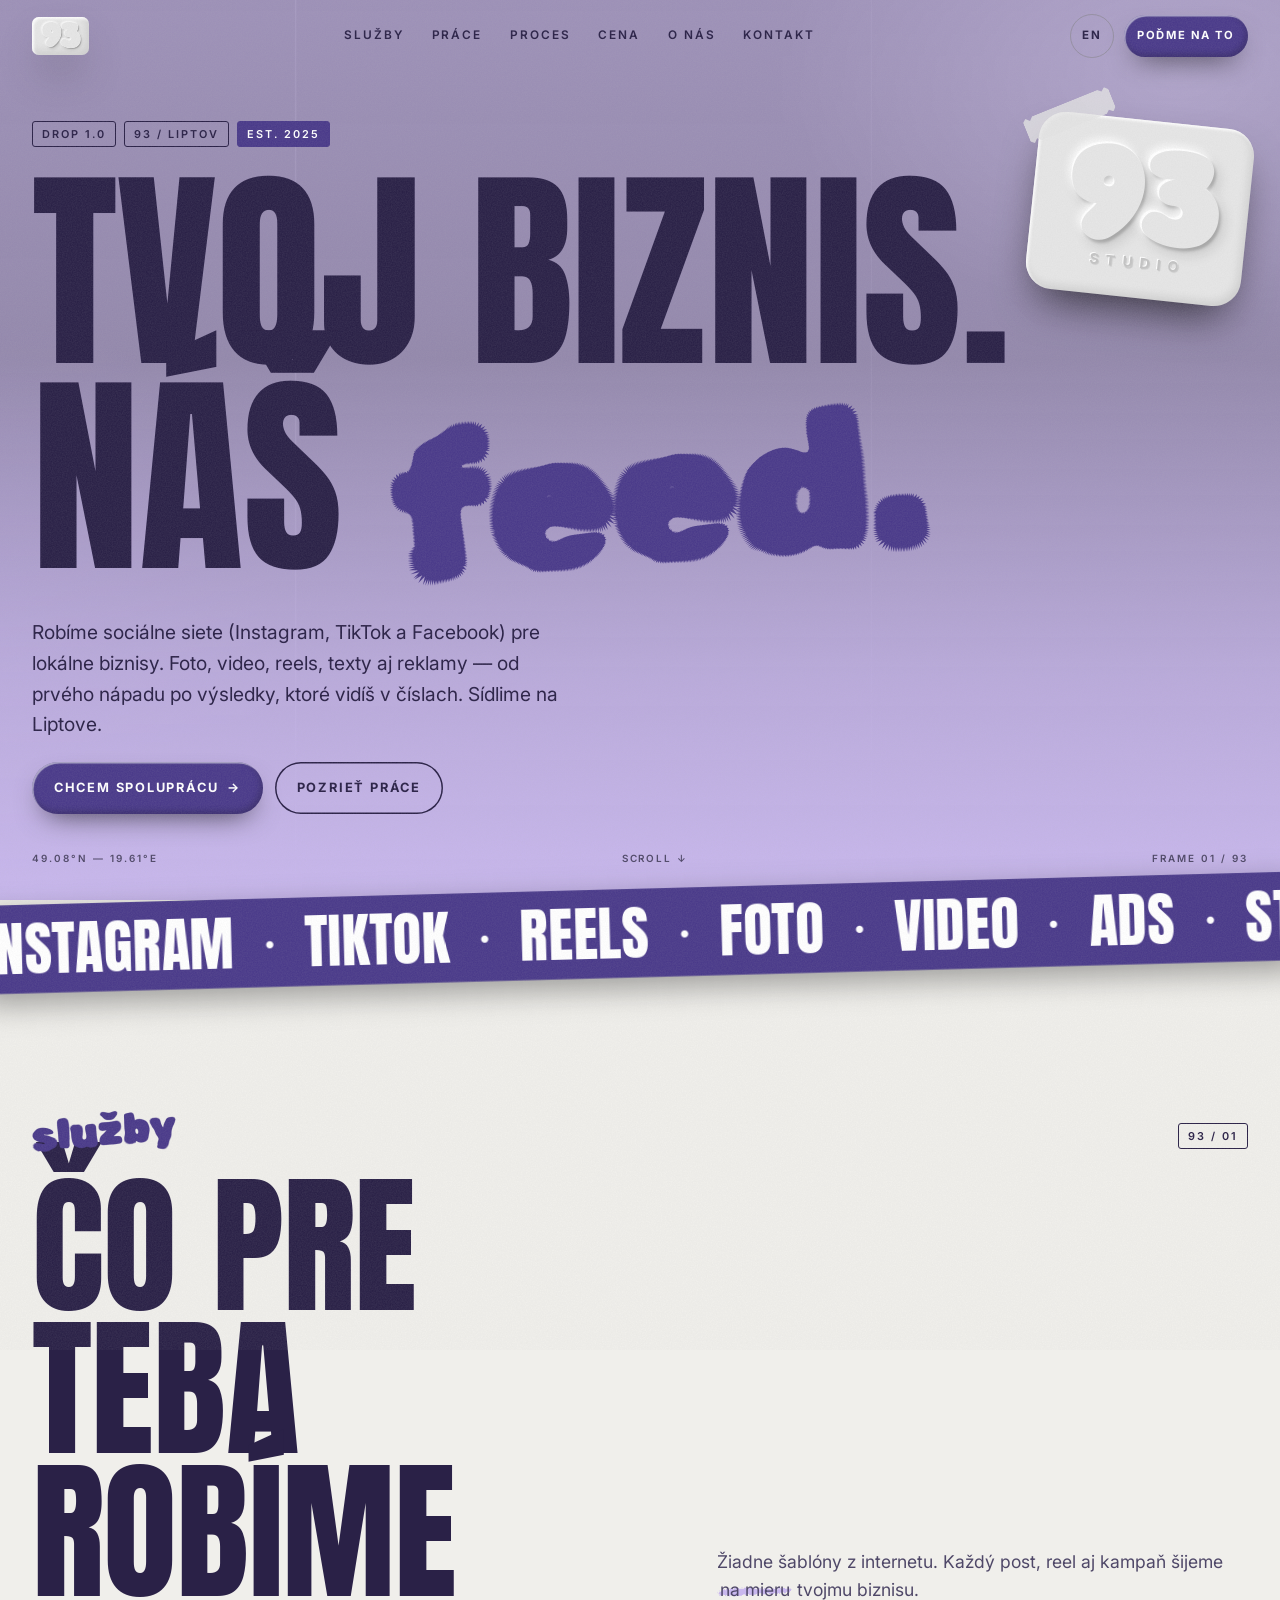
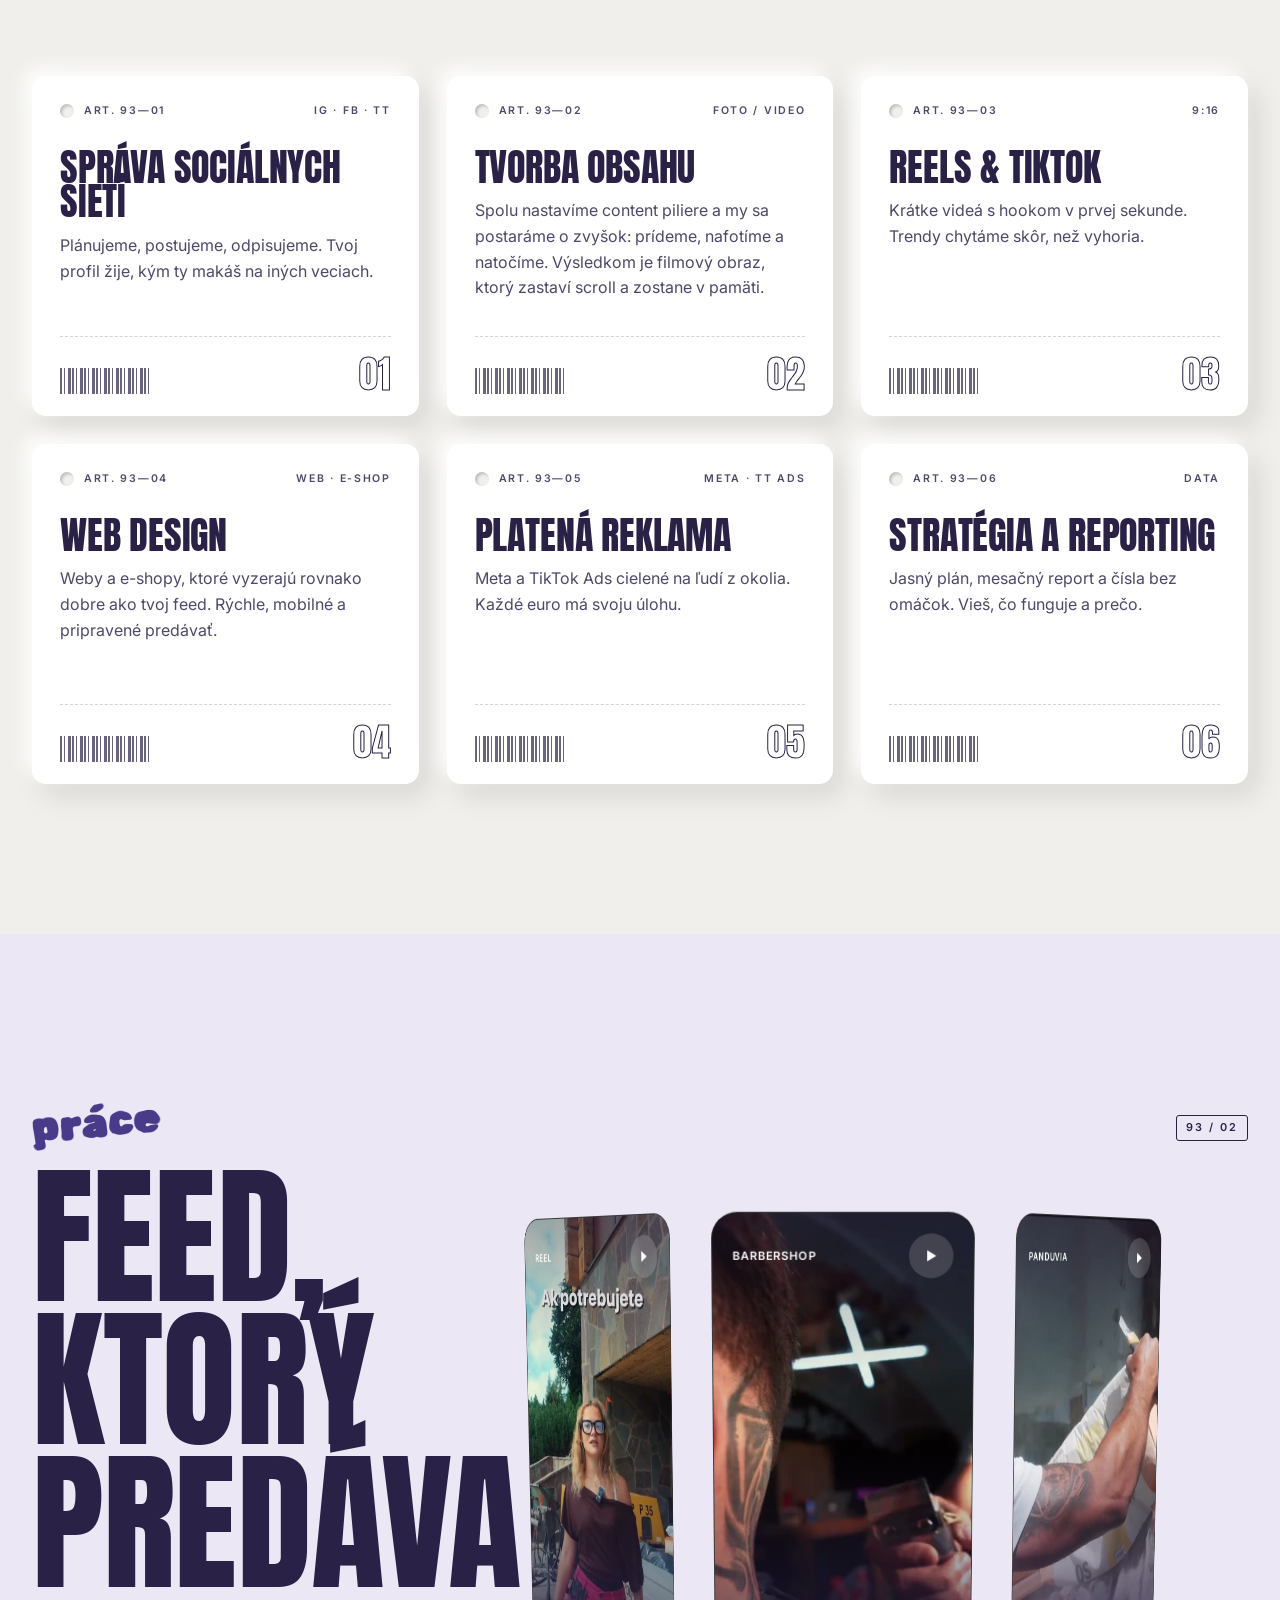
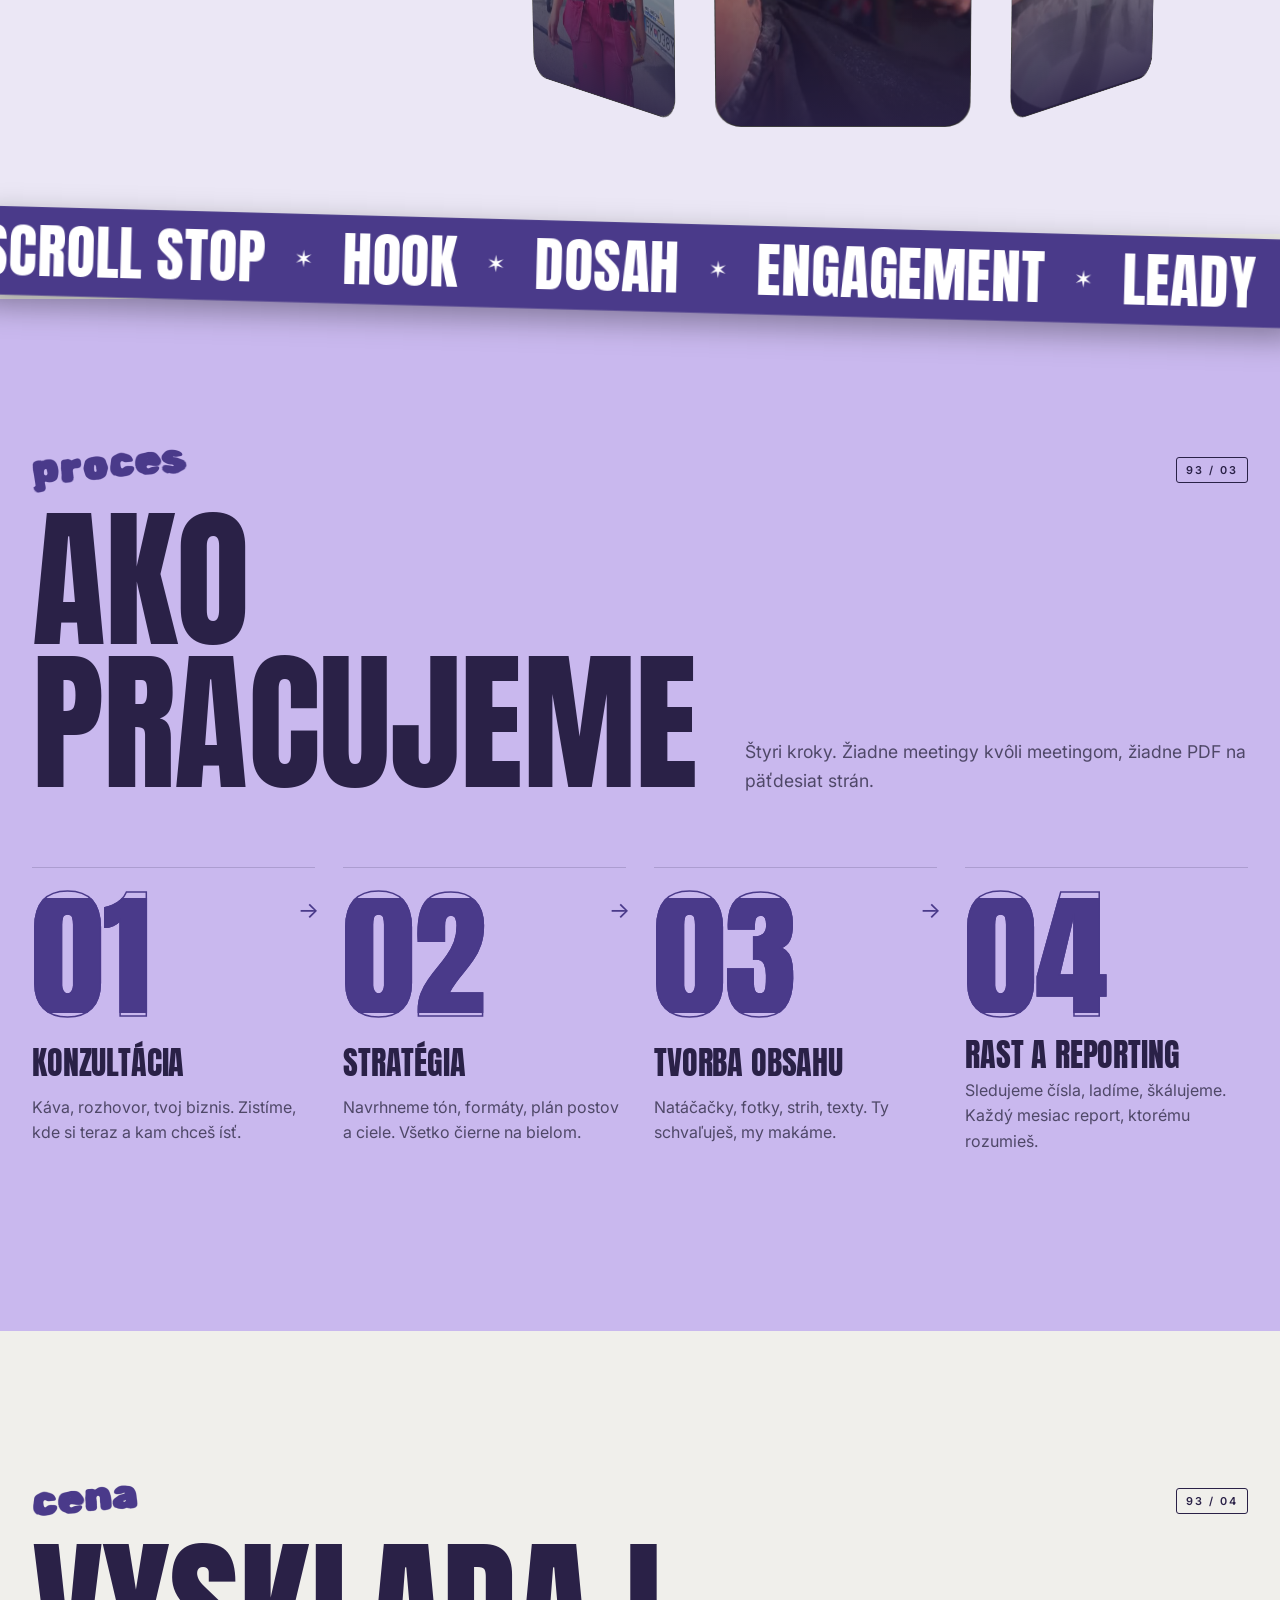
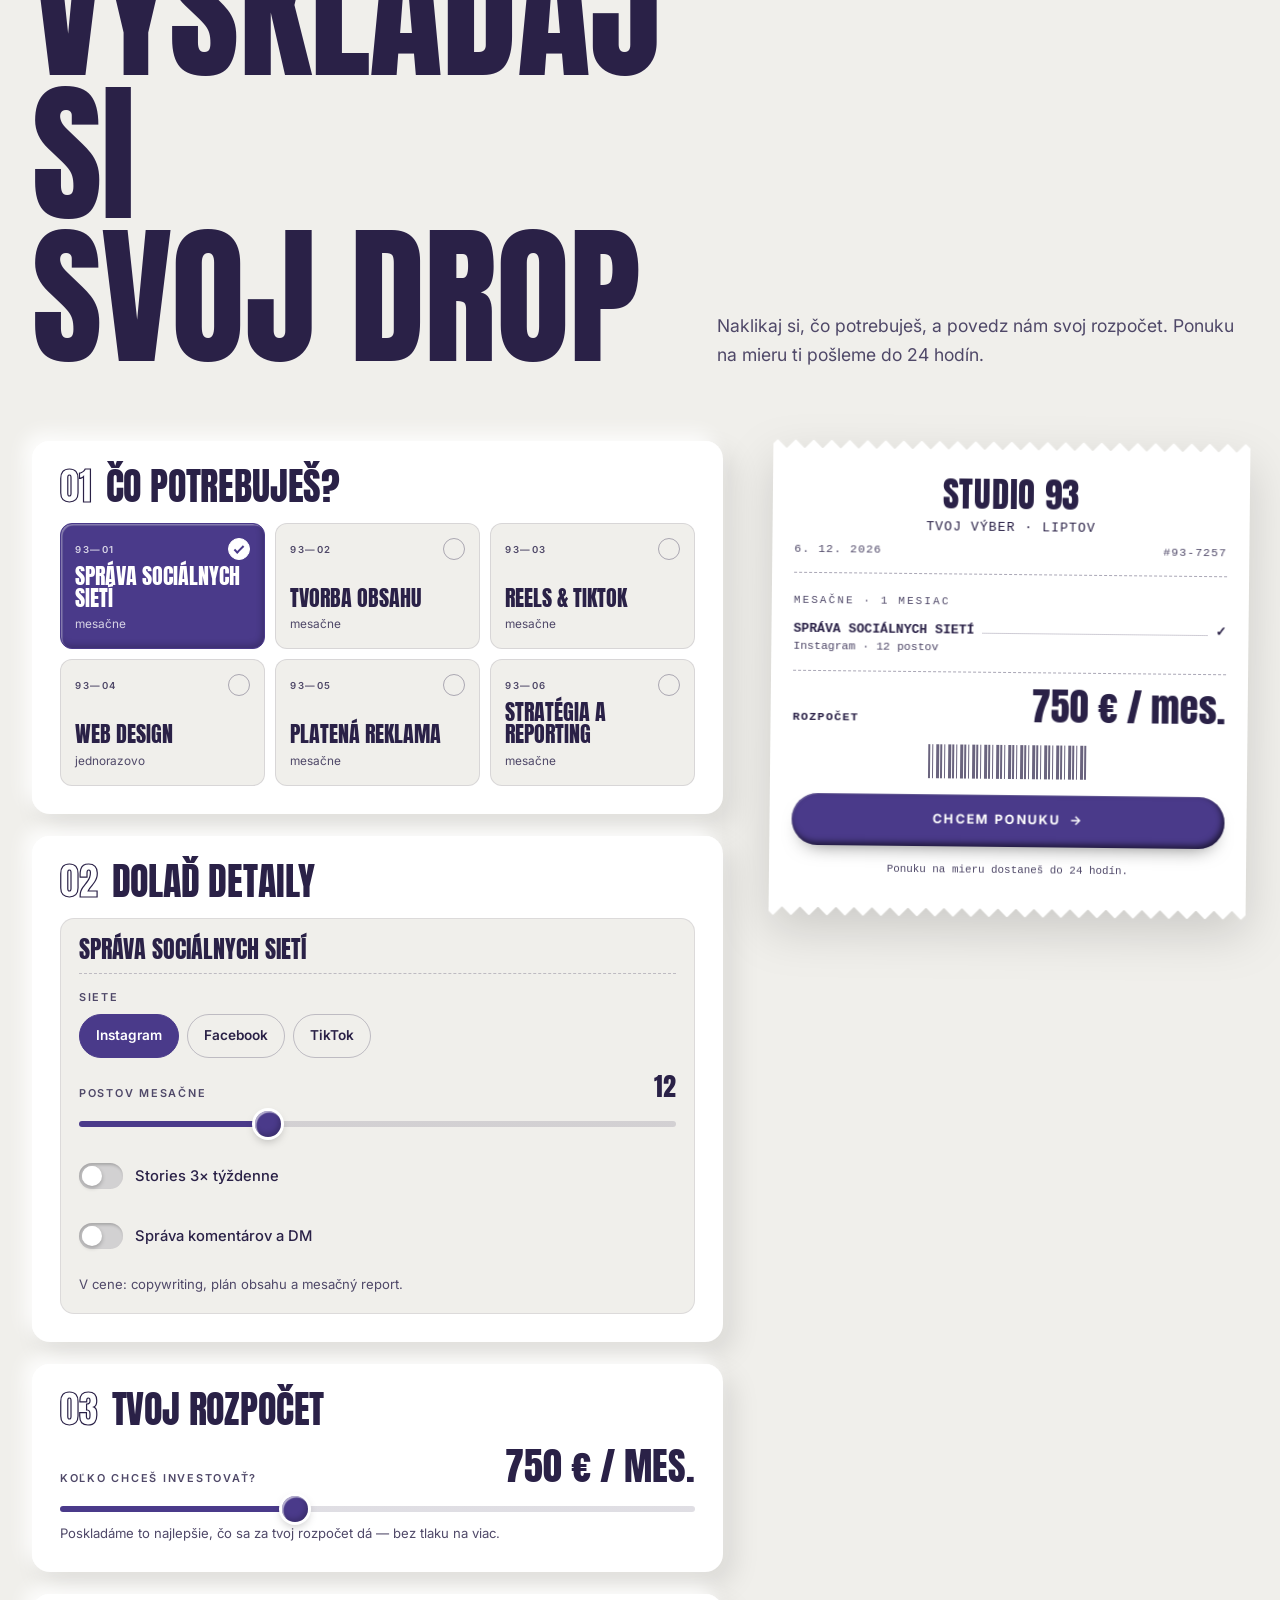
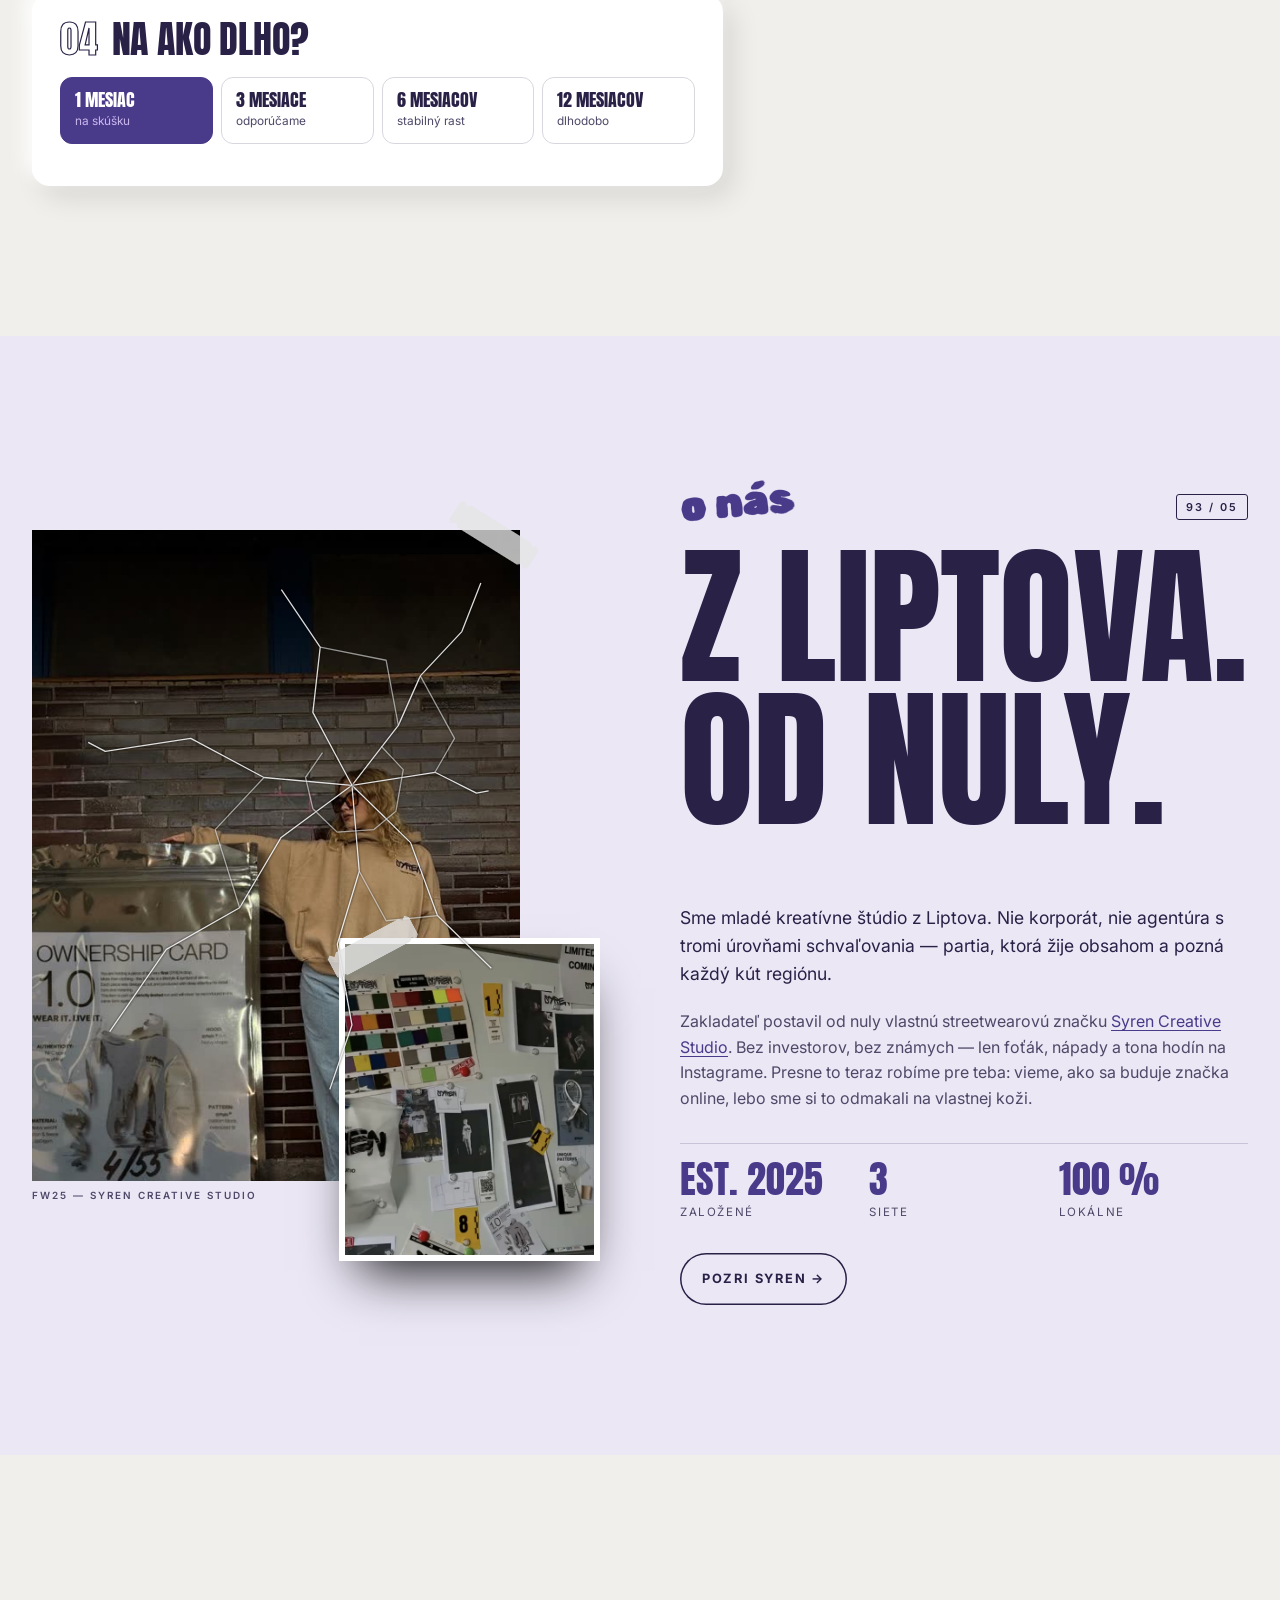
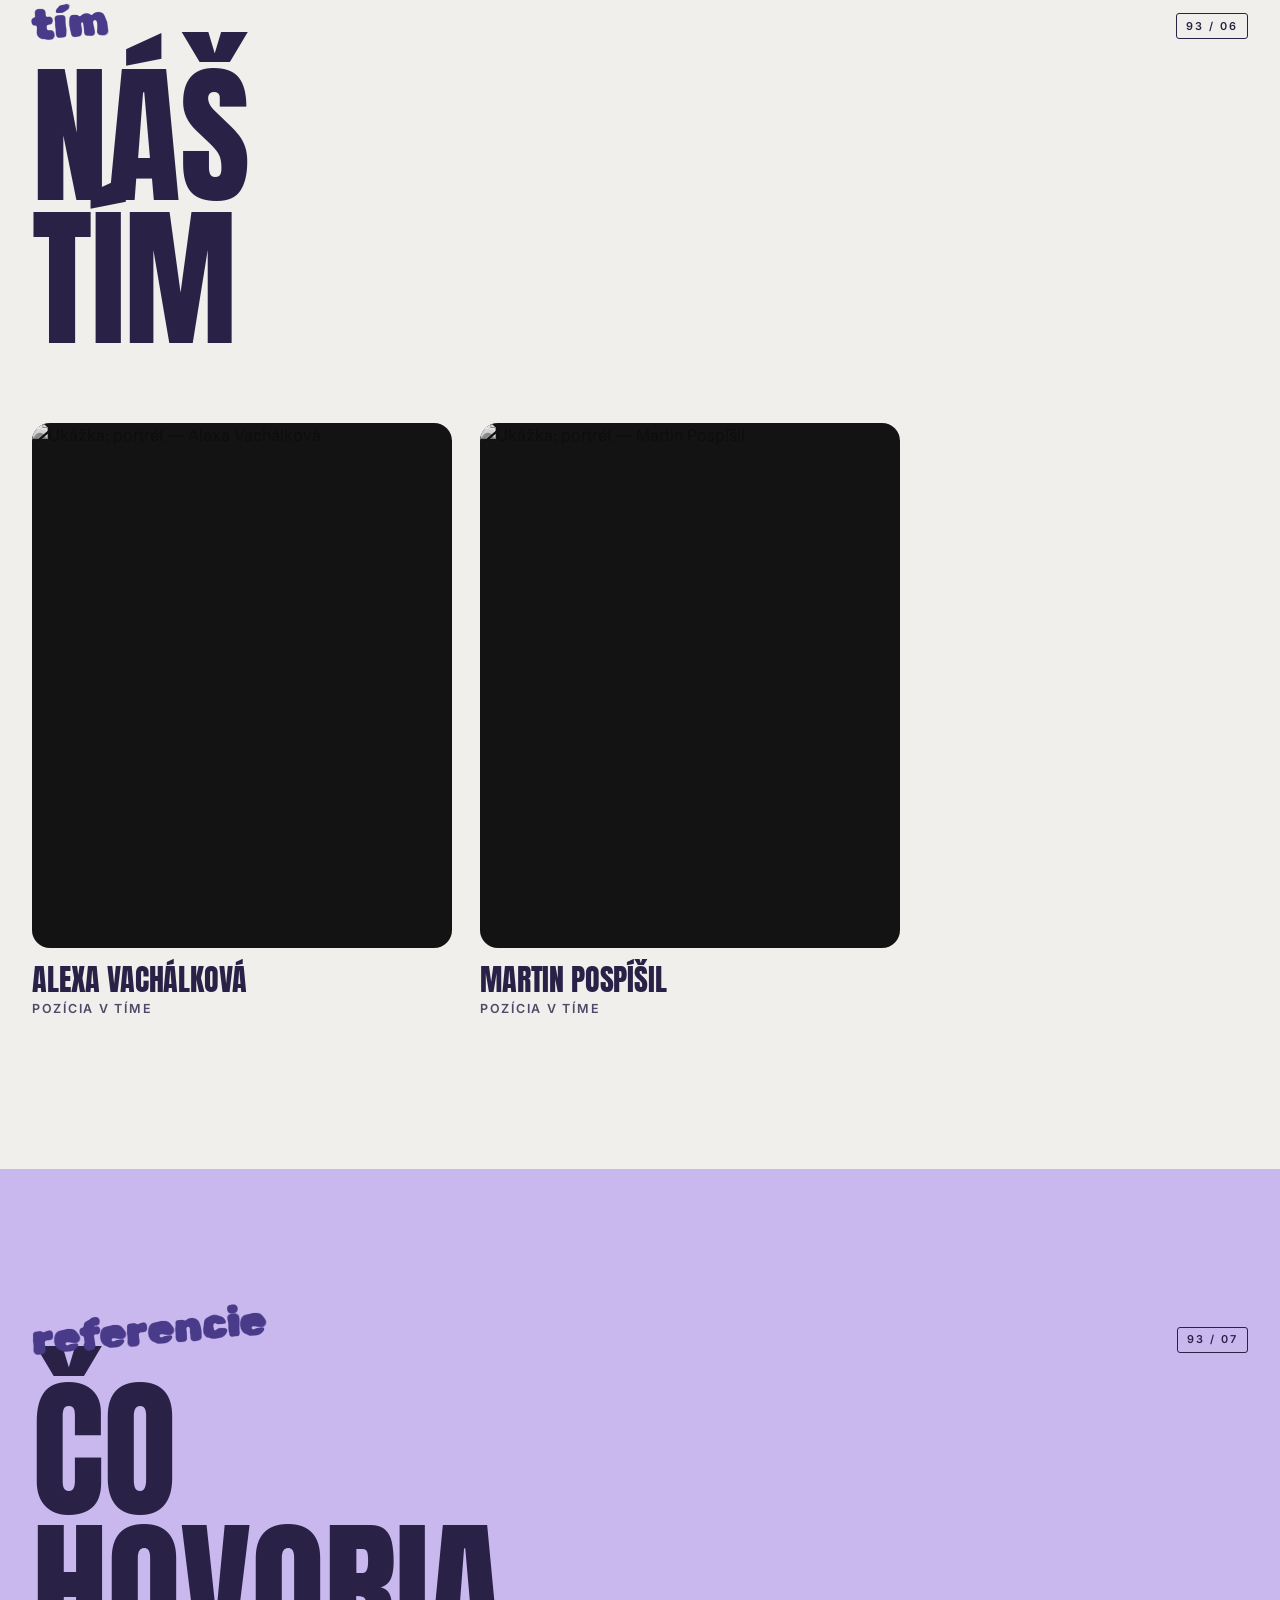
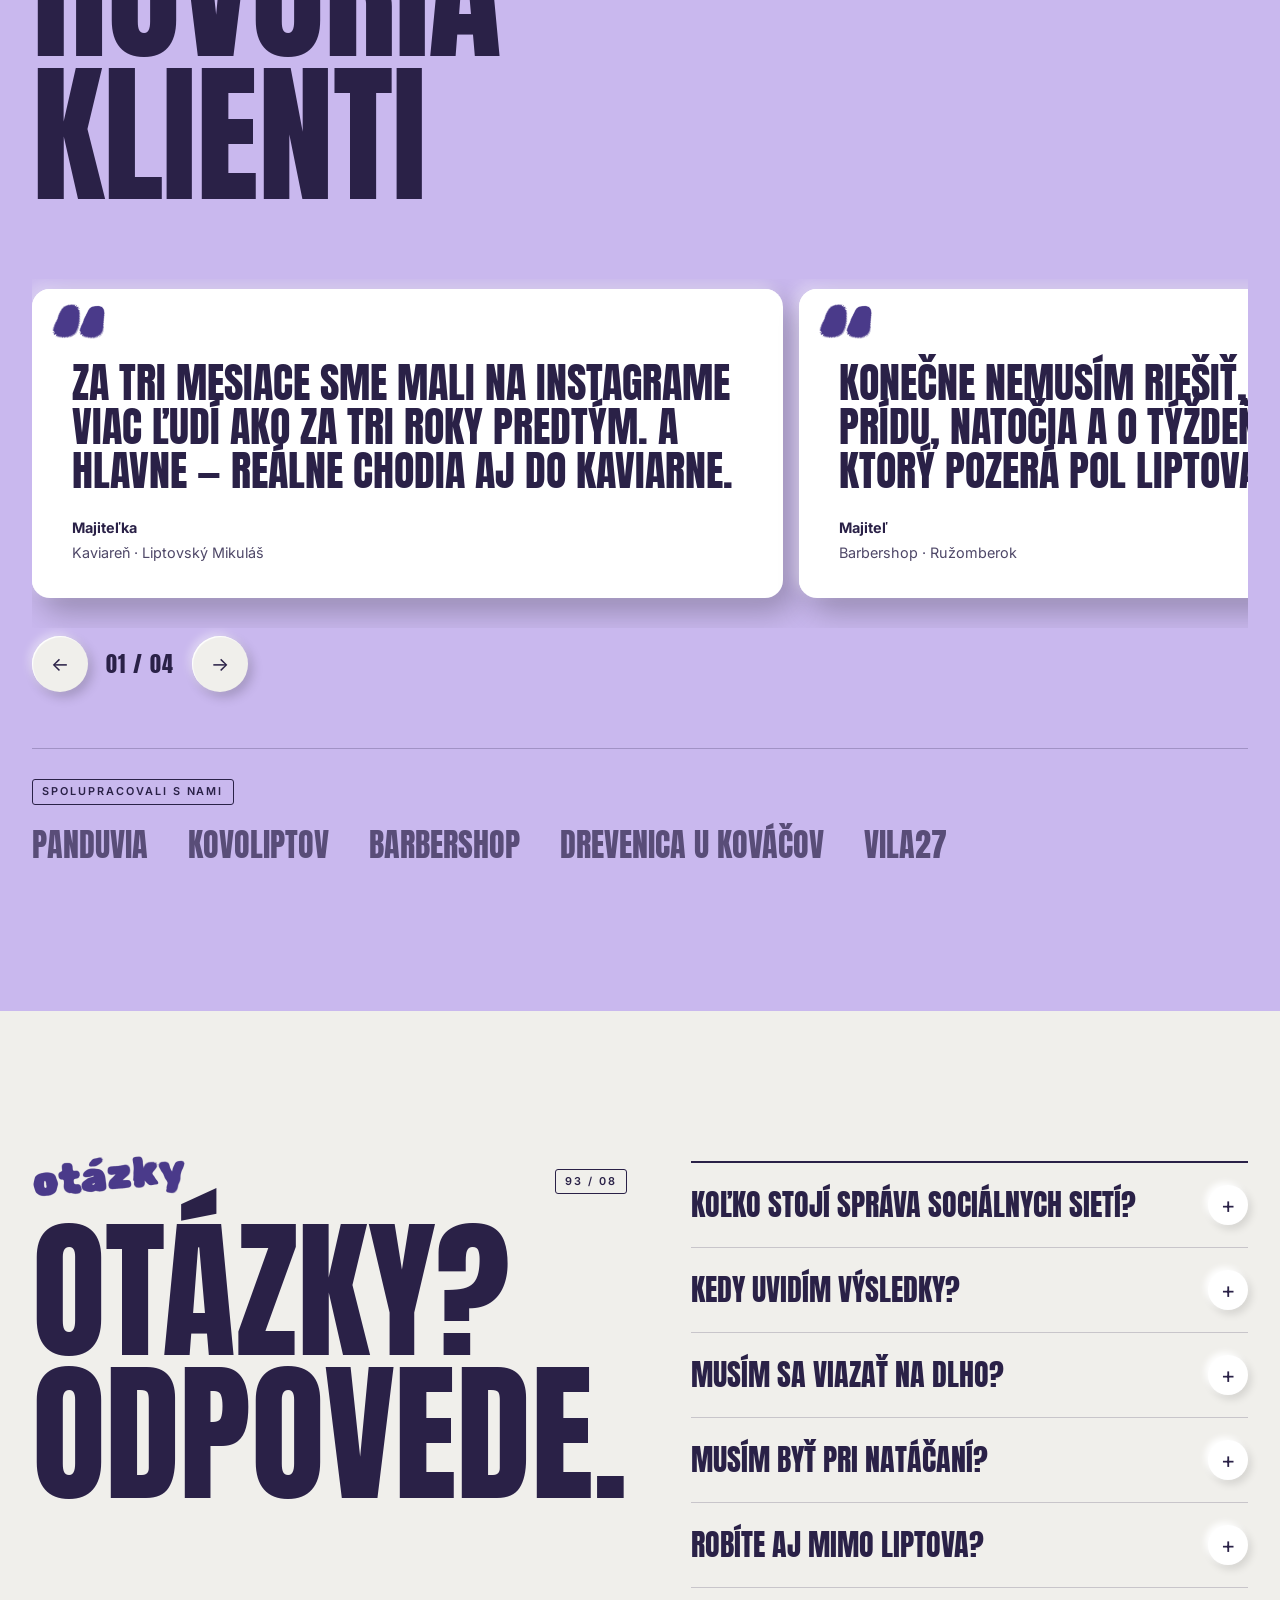
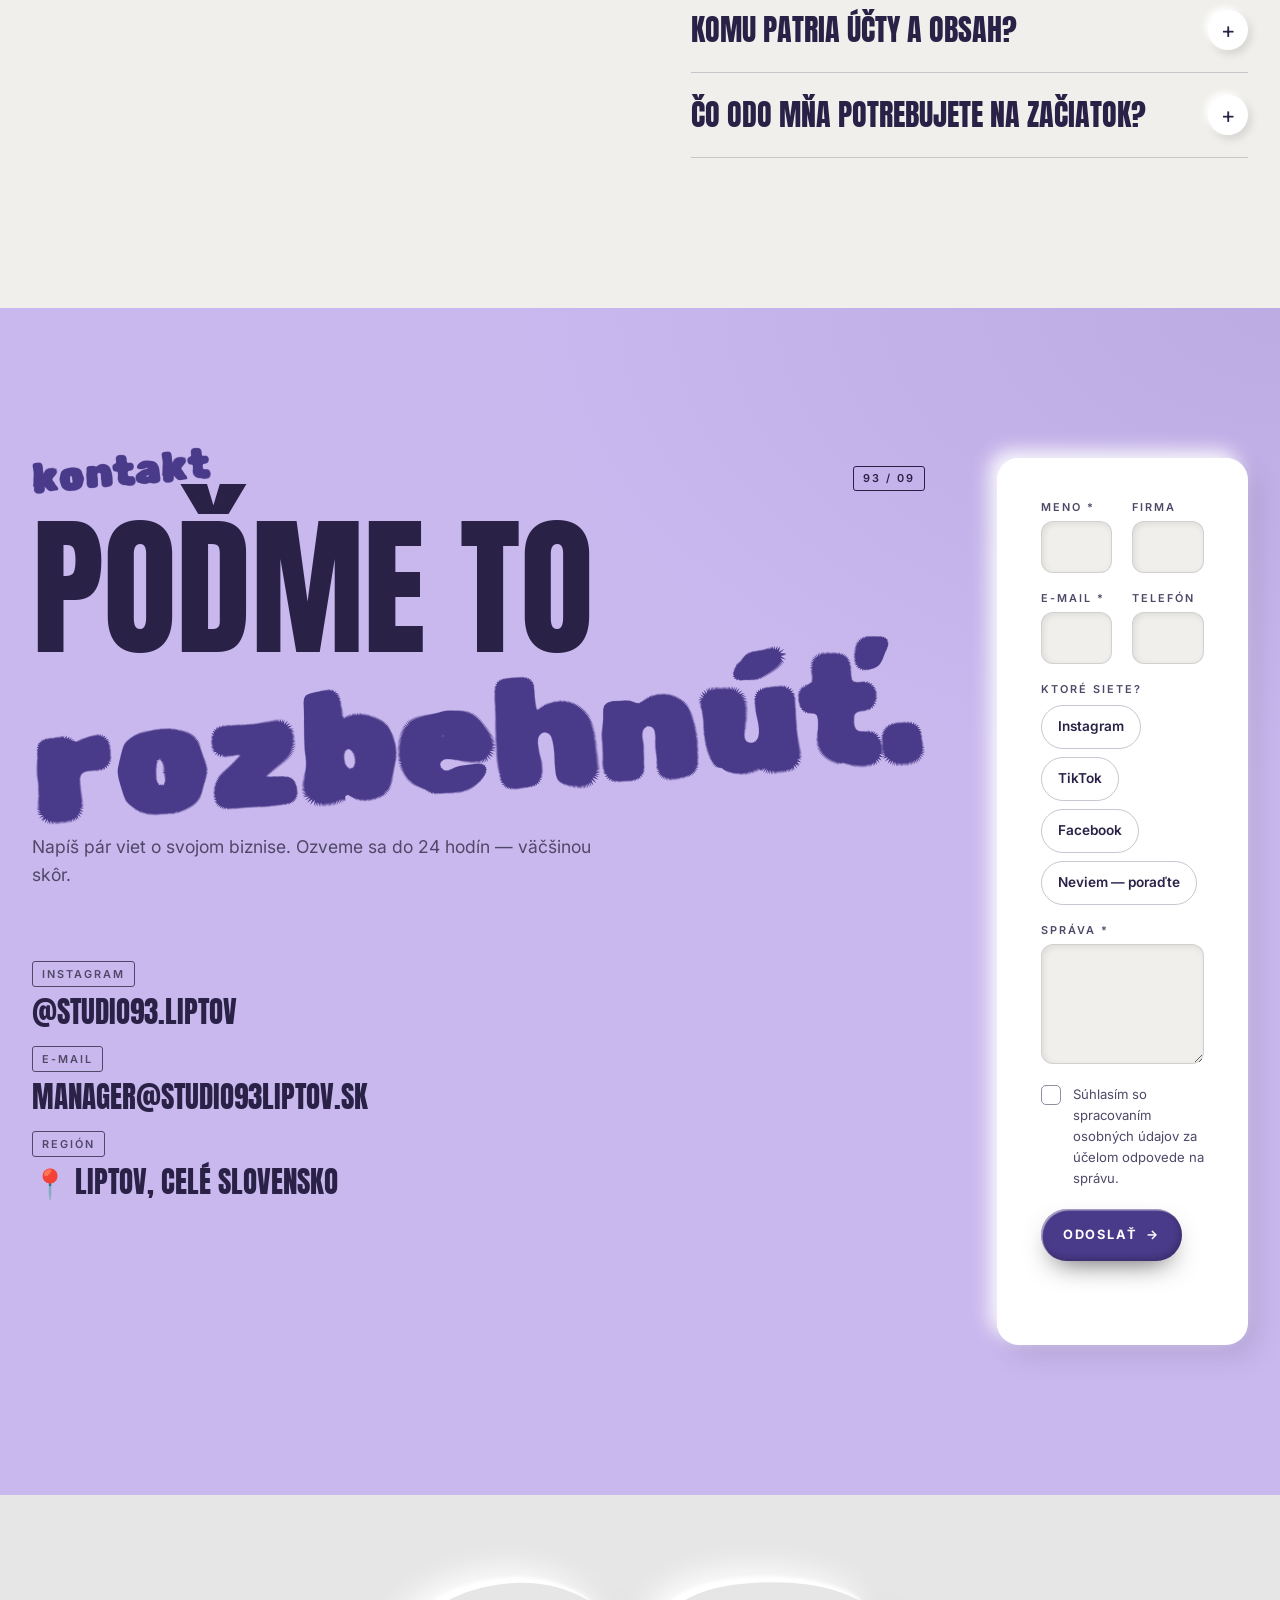
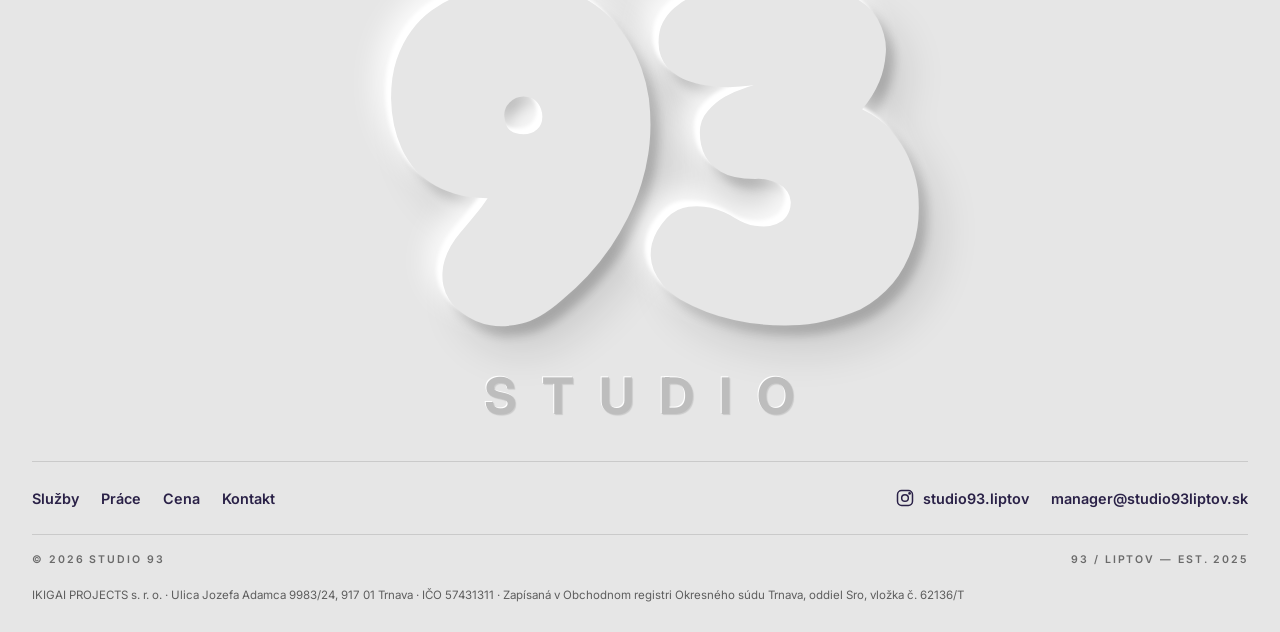
==== commit 2ee0ddc7: "Fix SEO basics: real domain, robots, sitemap, llms.txt, 404 page - Point canonical, og:url, og:image" ====
--- a/alexa/index.html
+++ b/alexa/index.html
@@ -7,8 +7,7 @@
   <meta name="description" content="STUDIO 93 je social media agentúra z Liptova. Správa sociálnych sietí, foto a video obsah, reels, TikTok, copywriting a reklama pre biznisy v Liptovskom Mikuláši, Ružomberku a Liptovskom Hrádku.">
   <meta name="keywords" content="správa sociálnych sietí Liptov, social media agentúra Liptovský Mikuláš, správa Instagramu Liptov, TikTok marketing Ružomberok, tvorba obsahu Liptov, reels, foto video Liptovský Hrádok, reklama na Facebooku">
   <meta name="theme-color" content="#C9B8EE">
-  <!-- PLACEHOLDER: nahraď doménu -->
-  <link rel="canonical" href="https://studio93.sk/">
+  <link rel="canonical" href="https://studio93liptov.sk/">
   <link rel="icon" href="assets/favicon.svg" type="image/svg+xml">
 
   <meta property="og:type" content="website">
@@ -16,8 +15,8 @@
   <meta property="og:site_name" content="STUDIO 93">
   <meta property="og:title" content="STUDIO 93 — Tvoj biznis. Náš feed.">
   <meta property="og:description" content="Social media agentúra z Liptova. Instagram, TikTok, Facebook — obsah, reels, reklama a stratégia pre lokálne biznisy.">
-  <meta property="og:url" content="https://studio93.sk/">
-  <meta property="og:image" content="https://studio93.sk/assets/og-image.png">
+  <meta property="og:url" content="https://studio93liptov.sk/">
+  <meta property="og:image" content="https://studio93liptov.sk/assets/og-image.png">
   <meta property="og:image:width" content="1200">
   <meta property="og:image:height" content="630">
   <meta property="og:image:alt" content="Embosované logo STUDIO 93">
@@ -31,9 +30,9 @@
     "legalName": "IKIGAI PROJECTS s. r. o.",
     "identifier": { "@type": "PropertyValue", "propertyID": "IČO", "value": "57431311" },
     "description": "Správa sociálnych sietí, tvorba obsahu, reels, TikTok a platená reklama pre biznisy na Liptove.",
-    "url": "https://studio93.sk/",
-    "image": "https://studio93.sk/assets/og-image.png",
-    "email": "ahoj@studio93.sk",
+    "url": "https://studio93liptov.sk/",
+    "image": "https://studio93liptov.sk/assets/og-image.png",
+    "email": "manager@studio93liptov.sk",
     "address": { "@type": "PostalAddress", "addressLocality": "Liptovský Mikuláš", "addressRegion": "Žilinský kraj", "addressCountry": "SK" },
     "areaServed": ["Liptov", "Liptovský Mikuláš", "Ružomberok", "Liptovský Hrádok"],
     "sameAs": ["https://www.instagram.com/studio93.liptov/"]
@@ -591,14 +590,13 @@
           </header>
           <ul class="contact__info reveal">
             <li><span class="label">Instagram</span><a href="https://www.instagram.com/studio93.liptov/" target="_blank" rel="noopener">@studio93.liptov</a></li>
-            <!-- PLACEHOLDER: e-mail -->
-            <li><span class="label">E-mail</span><a href="mailto:ahoj@studio93.sk">ahoj@studio93.sk</a></li>
+            <li><span class="label">E-mail</span><a href="mailto:manager@studio93liptov.sk">manager@studio93liptov.sk</a></li>
             <li><span class="label" data-en="Region">Región</span><span data-en="📍 Liptov, all of Slovakia">📍 Liptov, celé Slovensko</span></li>
           </ul>
         </div>
 
         <!-- PLACEHOLDER: nasaď form-mailer/Code.gs ako Google Apps Script web app a vlož sem jeho /exec URL -->
-        <form class="form reveal" action="https://script.google.com/macros/s/YOUR_SCRIPT_ID/exec" method="POST" data-mail="ahoj@studio93.sk">
+        <form class="form reveal" action="https://script.google.com/macros/s/YOUR_SCRIPT_ID/exec" method="POST" data-mail="manager@studio93liptov.sk">
           <div class="form__row">
             <label class="field"><span data-en="Name *">Meno *</span><input name="meno" autocomplete="name" required></label>
             <label class="field"><span data-en="Business">Firma</span><input name="firma" autocomplete="organization"></label>
@@ -642,7 +640,7 @@
             <svg viewBox="0 0 24 24" aria-hidden="true"><rect x="3" y="3" width="18" height="18" rx="5"/><circle cx="12" cy="12" r="4"/><circle cx="17.5" cy="6.5" r=".8" fill="currentColor"/></svg> studio93.liptov
           </a>
           <!-- PLACEHOLDER: doplň TikTok / Facebook odkazy, keď existujú -->
-          <a href="mailto:ahoj@studio93.sk">ahoj@studio93.sk</a>
+          <a href="mailto:manager@studio93liptov.sk">manager@studio93liptov.sk</a>
         </div>
       </div>
       <div class="footer__row footer__legal">
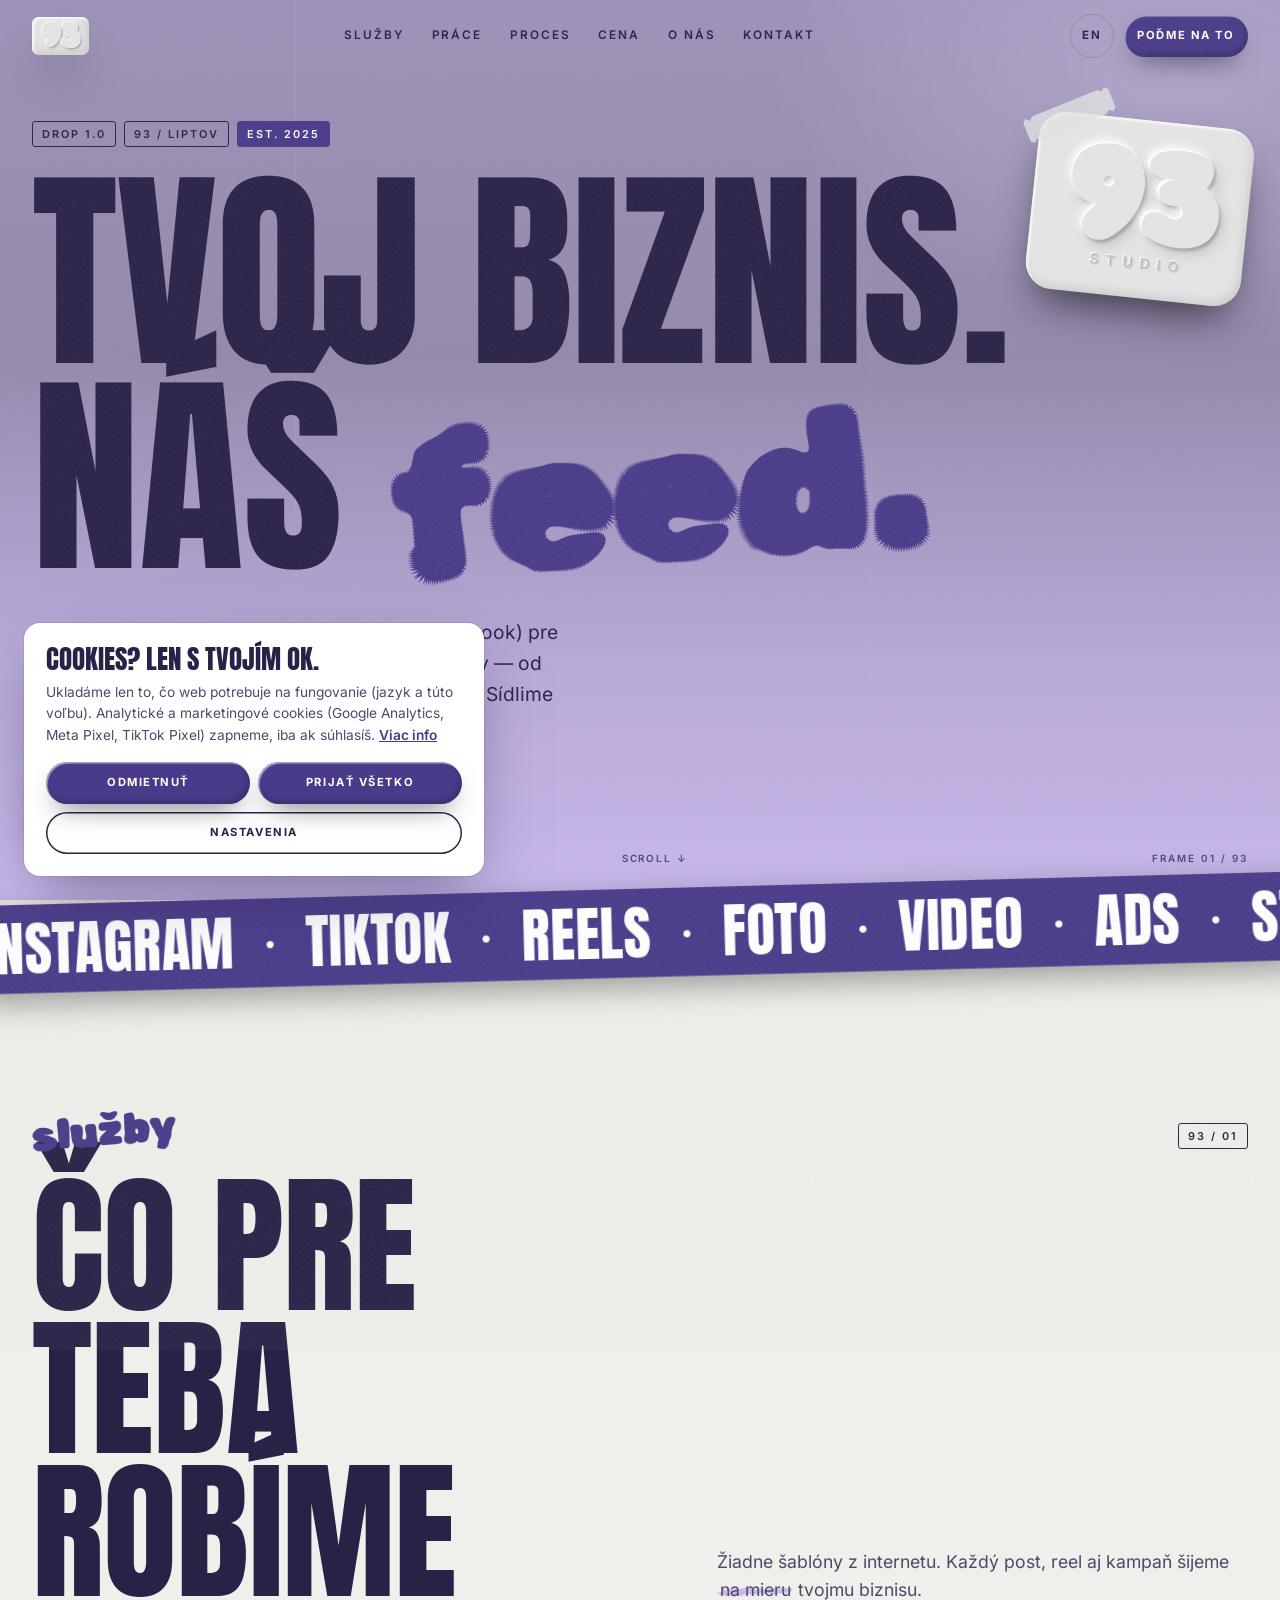
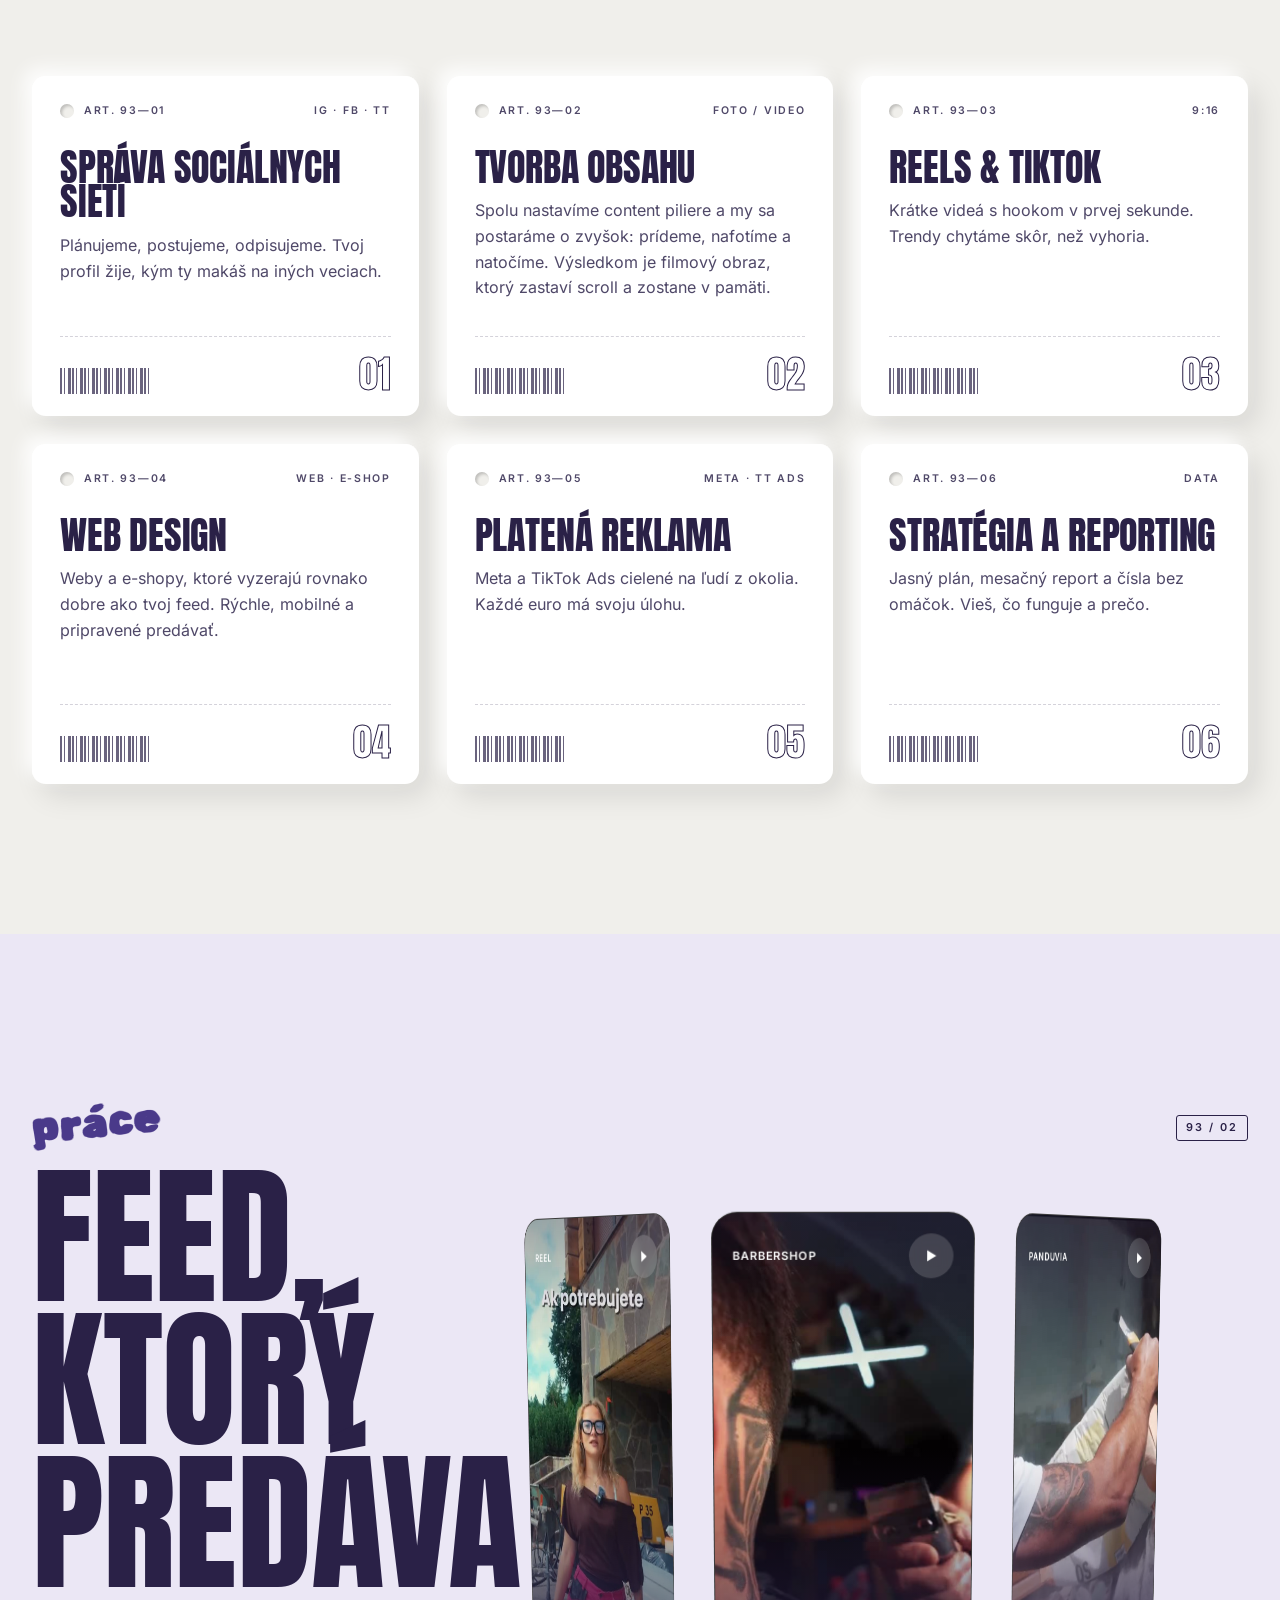
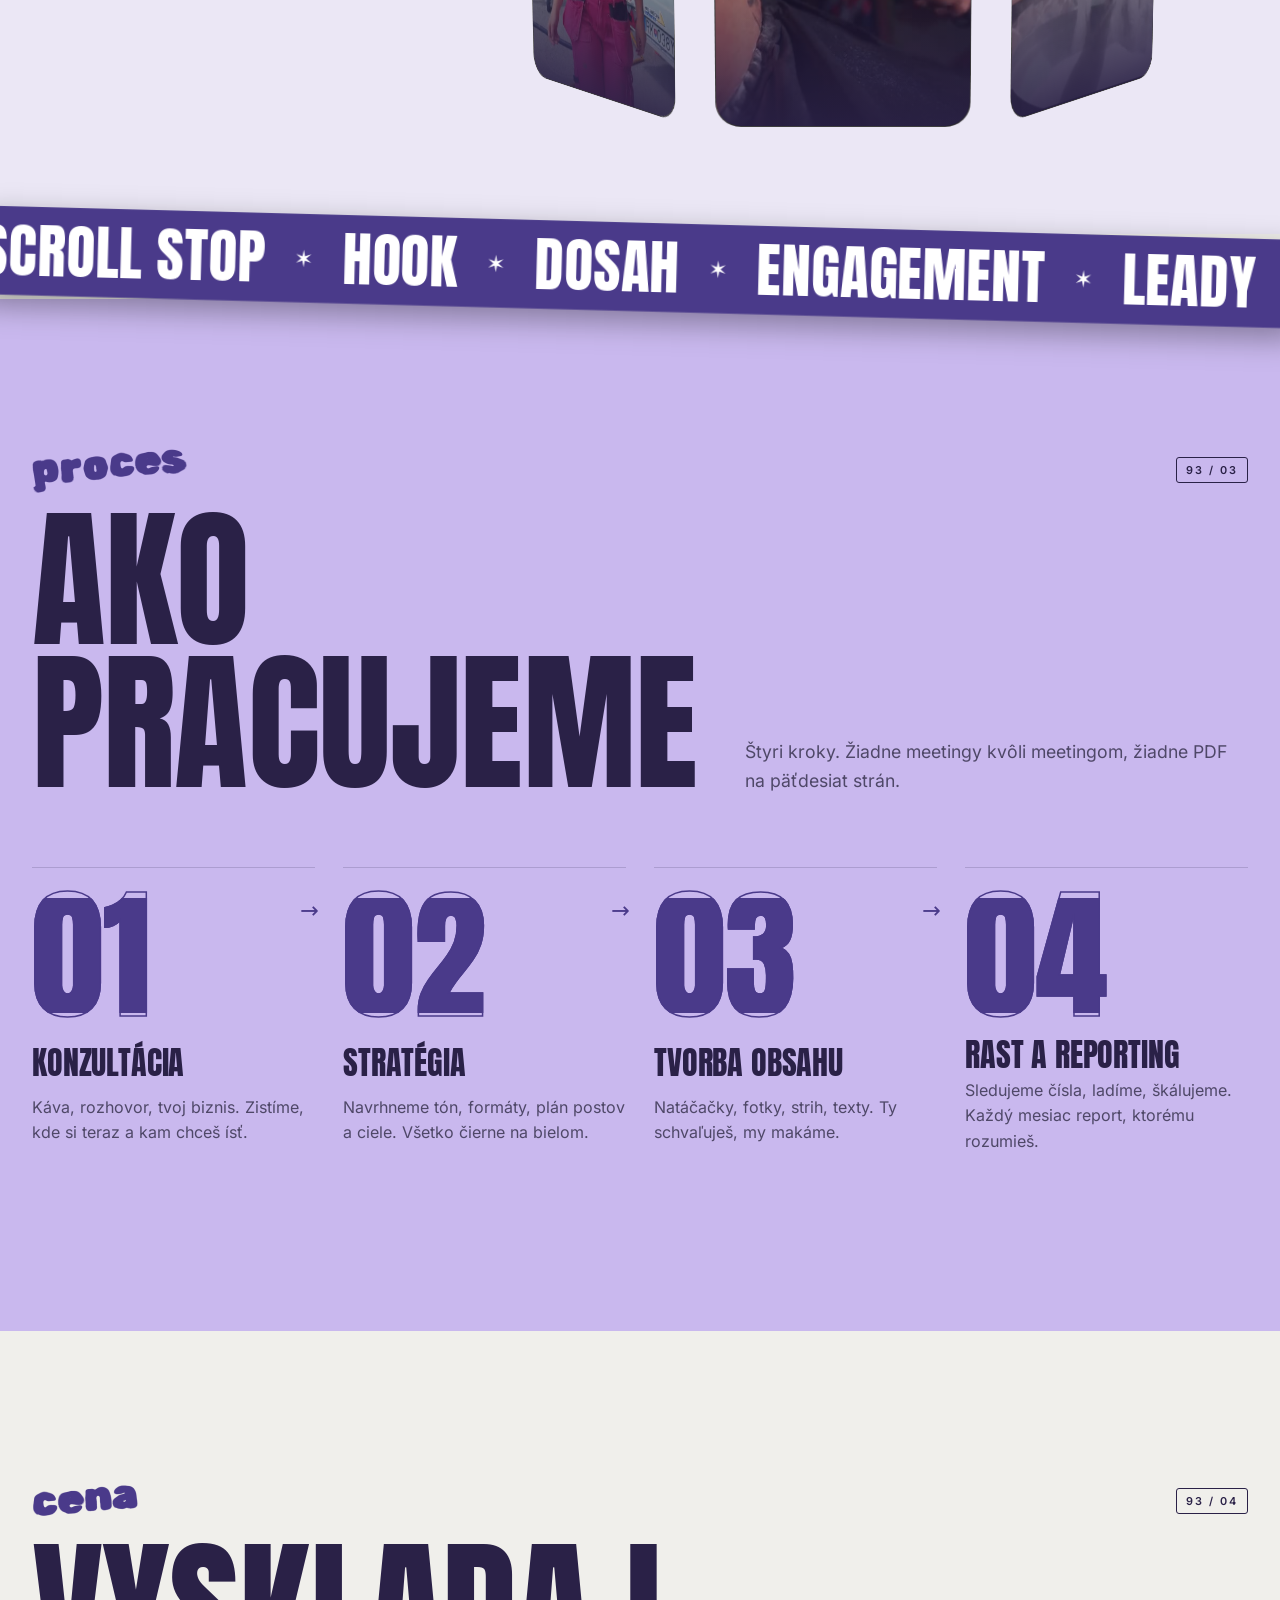
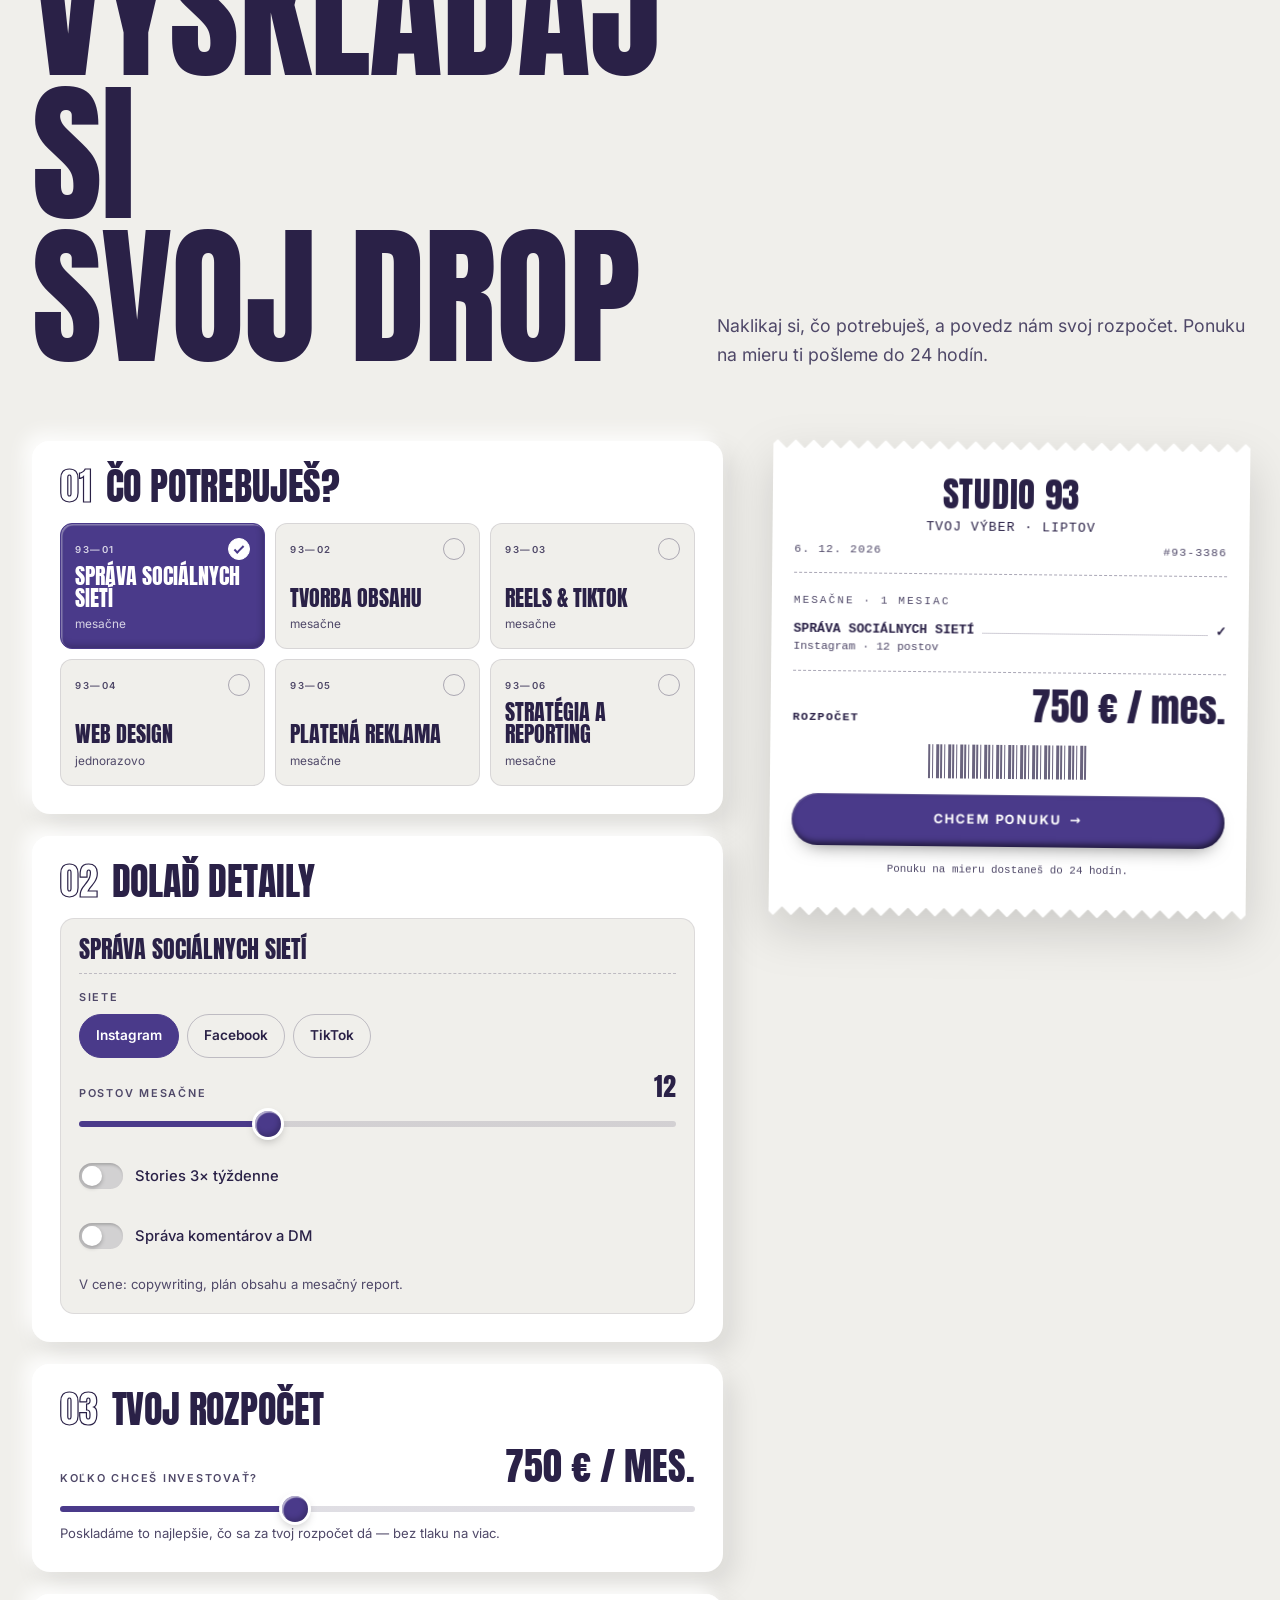
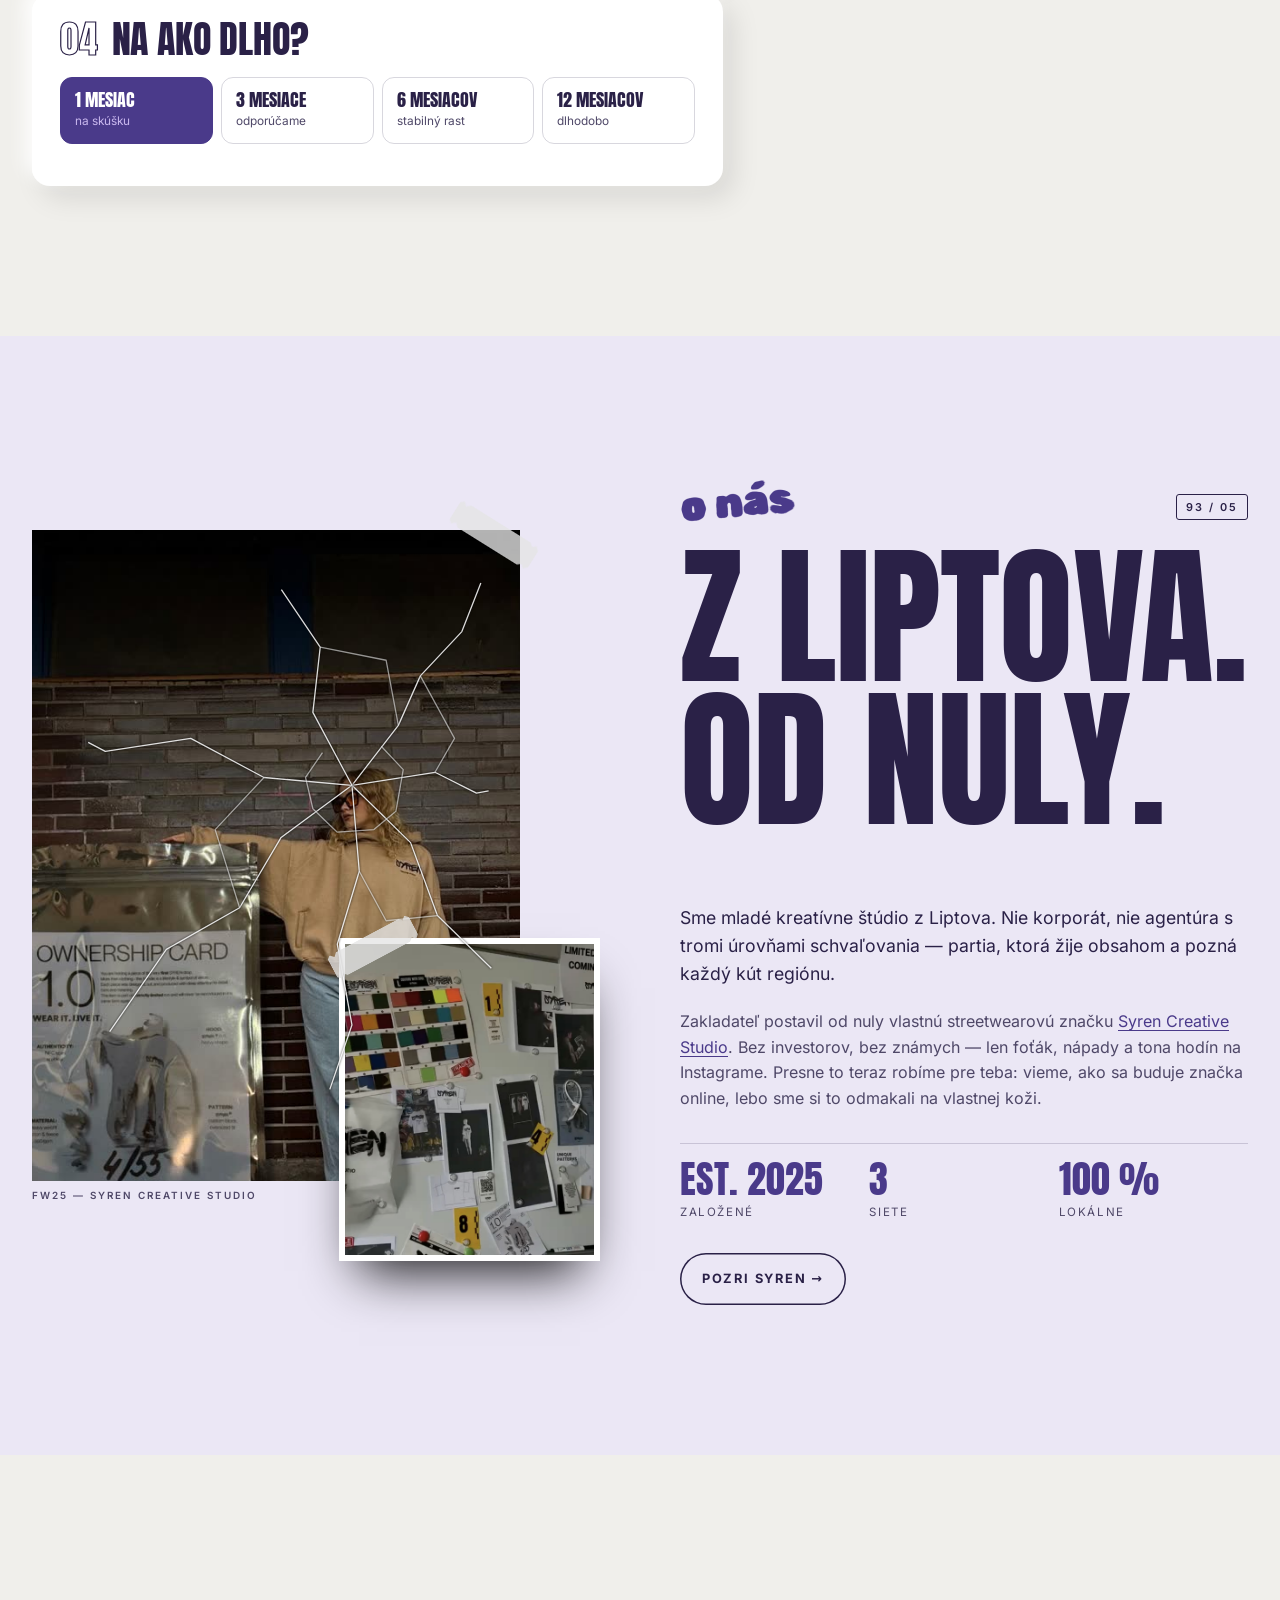
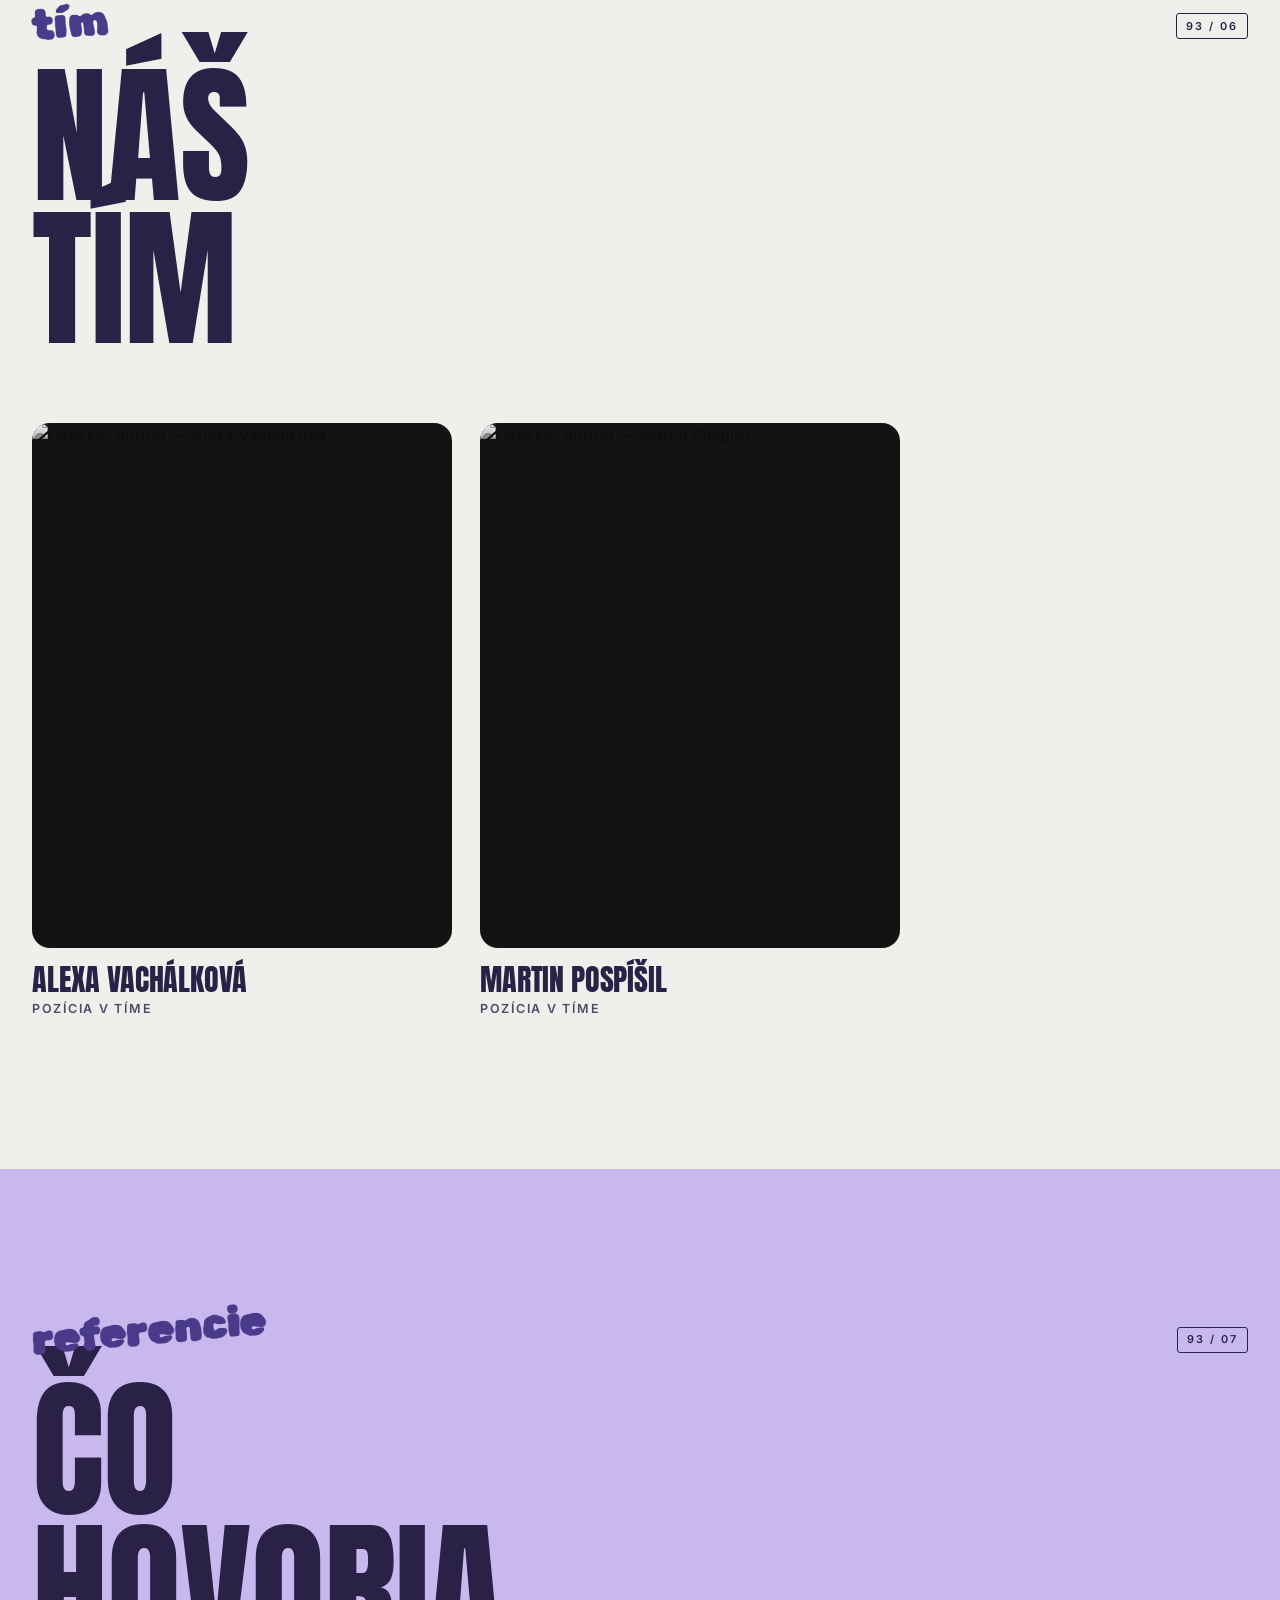
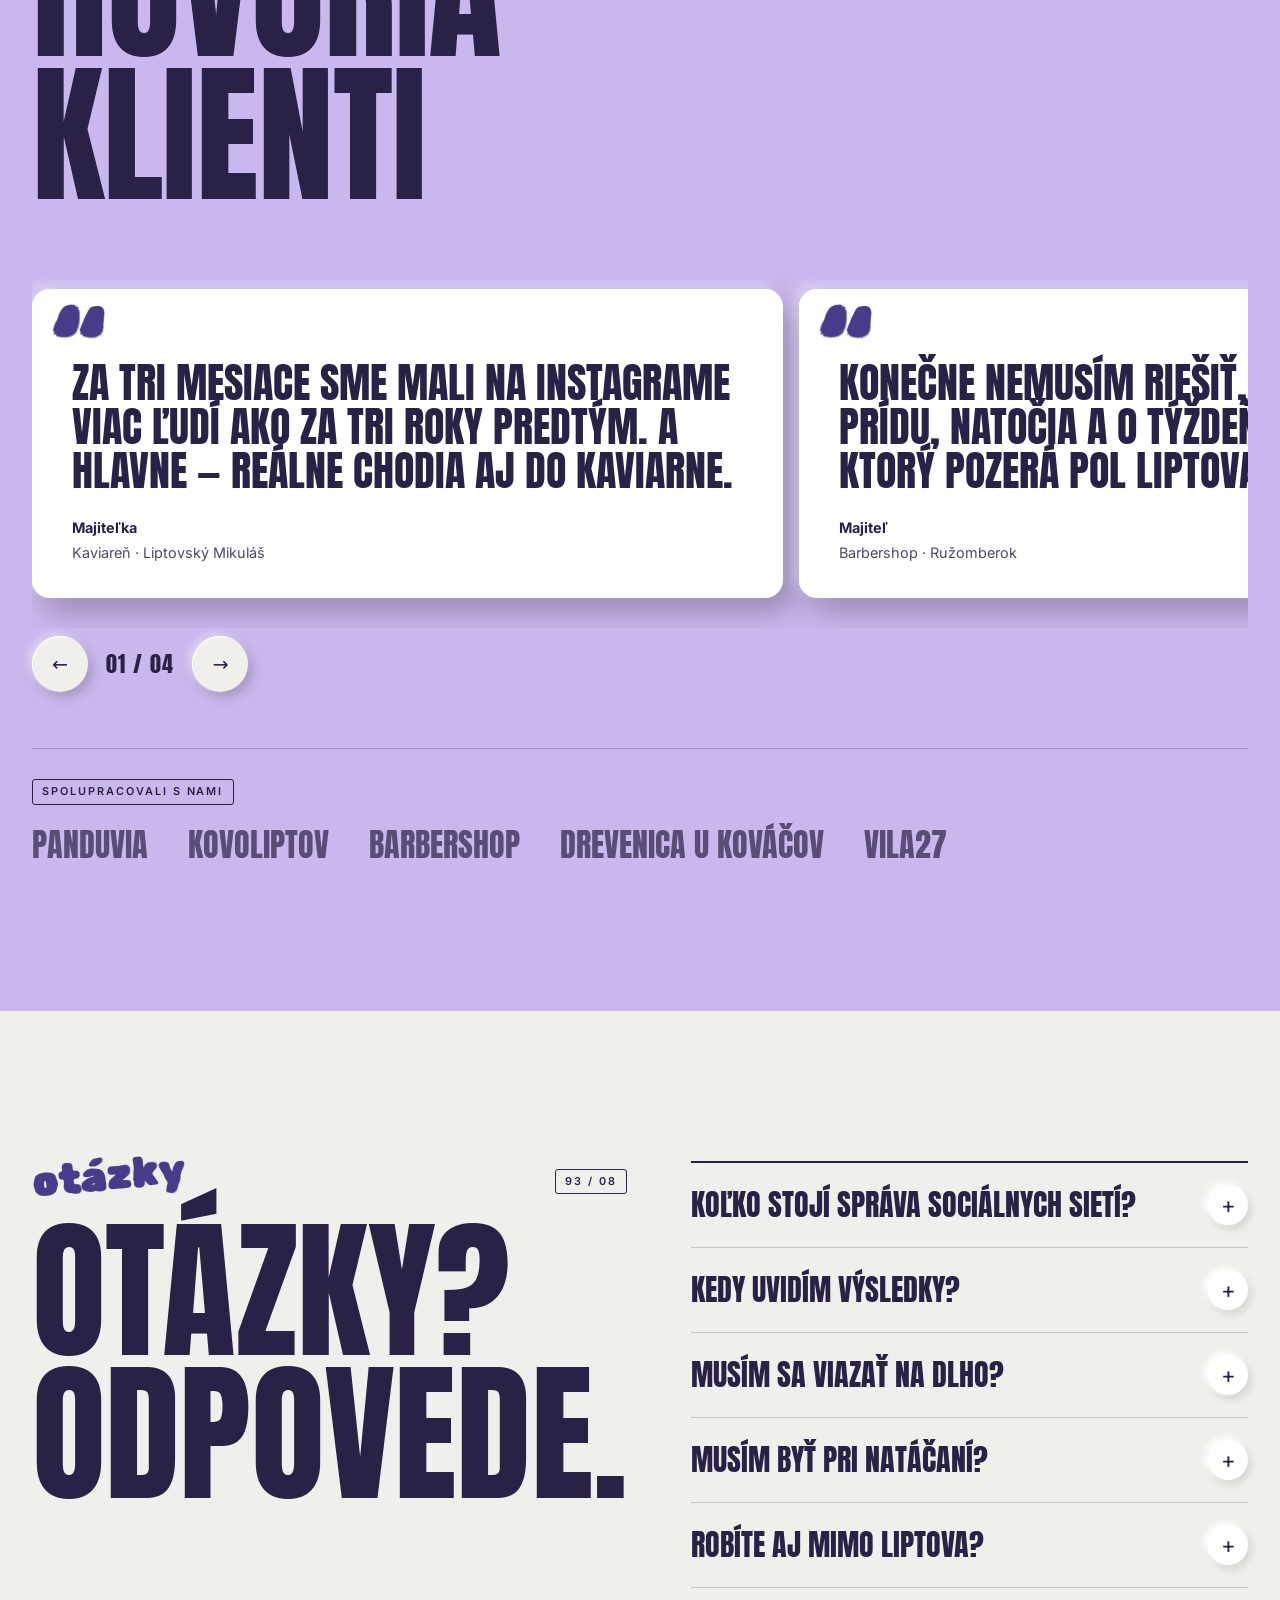
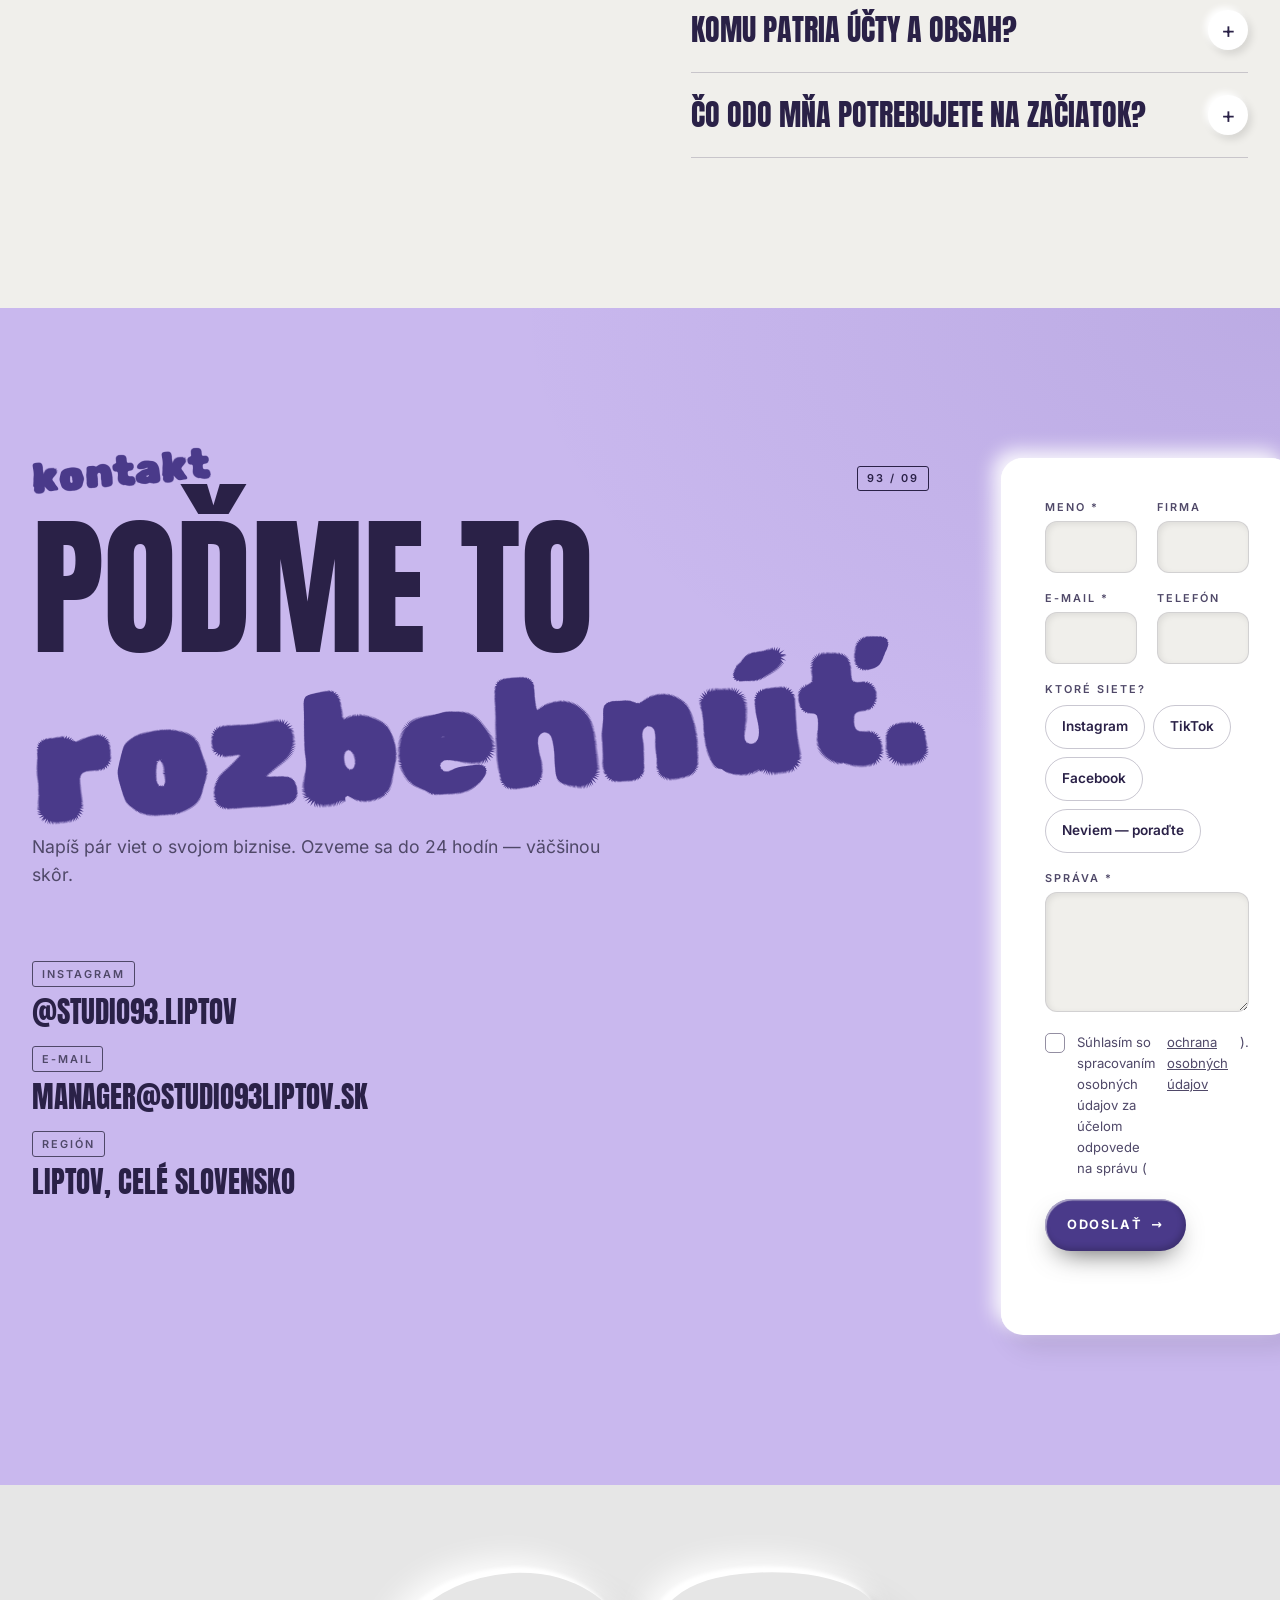
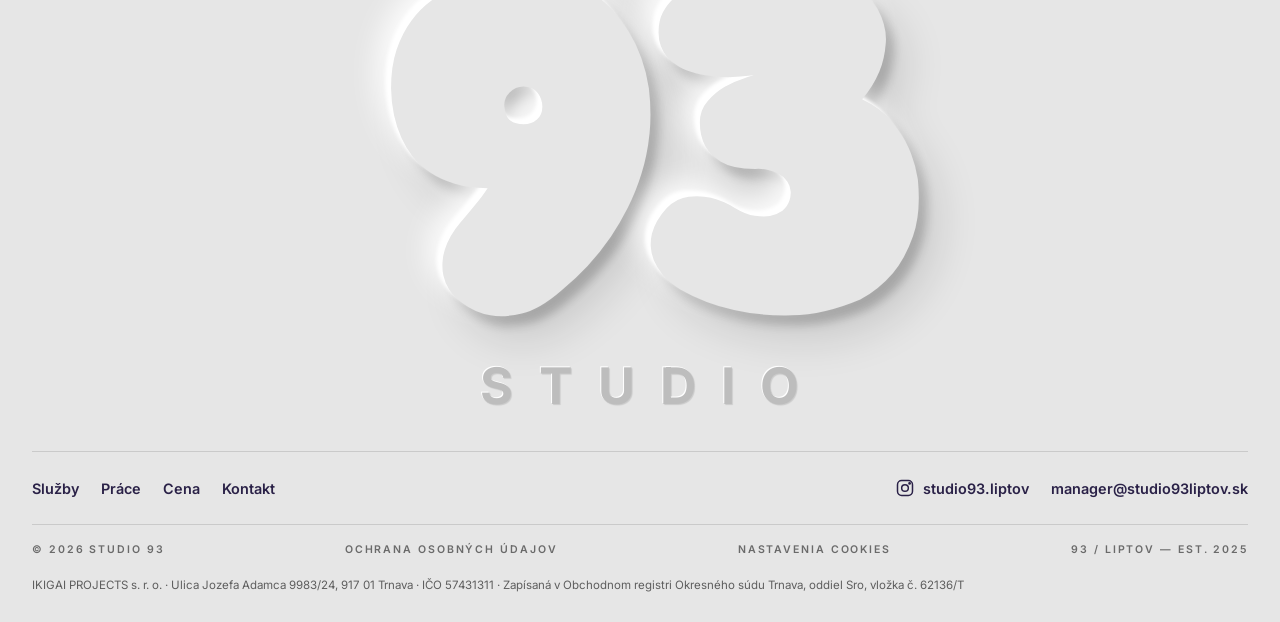
==== commit 79852d91: "Add cookie consent, privacy policy and self-hosted fonts - Cookie banner (SK/EN): accept all / rejec" ====
--- a/alexa/index.html
+++ b/alexa/index.html
@@ -39,9 +39,7 @@
   }
   </script>
 
-  <link rel="preconnect" href="https://fonts.googleapis.com">
-  <link rel="preconnect" href="https://fonts.gstatic.com" crossorigin>
-  <link rel="stylesheet" href="https://fonts.googleapis.com/css2?family=Anton&family=Inter:wght@400;500;600;700&family=Rubik+Spray+Paint&family=Sniglet:wght@800&display=swap">
+  <link rel="stylesheet" href="assets/fonts/fonts.css">
   <link rel="stylesheet" href="styles.css">
   <script src="https://cdnjs.cloudflare.com/ajax/libs/gsap/3.12.5/gsap.min.js" defer></script>
   <script src="https://cdnjs.cloudflare.com/ajax/libs/gsap/3.12.5/ScrollTrigger.min.js" defer></script>
@@ -591,7 +589,7 @@
           <ul class="contact__info reveal">
             <li><span class="label">Instagram</span><a href="https://www.instagram.com/studio93.liptov/" target="_blank" rel="noopener">@studio93.liptov</a></li>
             <li><span class="label">E-mail</span><a href="mailto:manager@studio93liptov.sk">manager@studio93liptov.sk</a></li>
-            <li><span class="label" data-en="Region">Región</span><span data-en="📍 Liptov, all of Slovakia">📍 Liptov, celé Slovensko</span></li>
+            <li><span class="label" data-en="Region">Región</span><span data-en="Liptov, all of Slovakia">Liptov, celé Slovensko</span></li>
           </ul>
         </div>
 
@@ -616,7 +614,7 @@
           </fieldset>
           <label class="field"><span data-en="Message *">Správa *</span><textarea name="sprava" rows="4" required></textarea></label>
           <input type="text" name="_honey" tabindex="-1" autocomplete="off" class="hp" aria-hidden="true">
-          <label class="consent"><input type="checkbox" name="suhlas" required><span data-en="I agree to the processing of my personal data in order to reply to this message.">Súhlasím so spracovaním osobných údajov za účelom odpovede na správu.</span></label>
+          <label class="consent"><input type="checkbox" name="suhlas" required><span data-en="I agree to the processing of my personal data in order to reply to this message (<a href='ochrana-osobnych-udajov.html' target='_blank'>privacy policy</a>).">Súhlasím so spracovaním osobných údajov za účelom odpovede na správu (<a href="ochrana-osobnych-udajov.html" target="_blank">ochrana osobných údajov</a>).</span></label>
           <button class="btn magnetic" type="submit"><span data-en="Send">Odoslať</span> <i aria-hidden="true">→</i></button>
           <p class="form__status" role="status" aria-live="polite"></p>
         </form>
@@ -645,11 +643,30 @@
       </div>
       <div class="footer__row footer__legal">
         <span>© <span id="year">2025</span> STUDIO 93</span>
+        <a href="ochrana-osobnych-udajov.html" data-en="Privacy policy">Ochrana osobných údajov</a>
+        <a href="#cookies" data-ck-open data-en="Cookie settings">Nastavenia cookies</a>
         <span>93 / LIPTOV — EST. 2025</span>
       </div>
       <!-- PLACEHOLDER: DIČ / IČ DPH doplň, keď ich budeš mať -->
       <p class="footer__company">IKIGAI PROJECTS s. r. o. · Ulica Jozefa Adamca 9983/24, 917 01 Trnava · <span data-en="Company ID">IČO</span> 57431311 · <span data-en="Registered in the Commercial Register of the District Court Trnava, section Sro, file no. 62136/T">Zapísaná v Obchodnom registri Okresného súdu Trnava, oddiel Sro, vložka č. 62136/T</span></p>
     </div>
   </footer>
+
+  <!-- ============ COOKIES (consent) ============ -->
+  <div class="ck light" id="cookies" role="dialog" aria-labelledby="ck-title" aria-describedby="ck-text" hidden>
+    <p class="ck__title" id="ck-title" data-en="Cookies? Only with your OK.">Cookies? Len s tvojím OK.</p>
+    <p class="ck__text" id="ck-text" data-en="We only store what the site needs to work (your language and this choice). Analytics and marketing cookies (Google Analytics, Meta Pixel, TikTok Pixel) are switched on only if you agree. <a href='ochrana-osobnych-udajov.html#cookies'>More info</a>">Ukladáme len to, čo web potrebuje na fungovanie (jazyk a túto voľbu). Analytické a marketingové cookies (Google Analytics, Meta Pixel, TikTok Pixel) zapneme, iba ak súhlasíš. <a href="ochrana-osobnych-udajov.html#cookies">Viac info</a></p>
+    <div class="ck__prefs" hidden>
+      <label class="toggle"><input type="checkbox" checked disabled><i class="sw"></i><span data-en="Necessary — always on">Nevyhnutné — vždy zapnuté</span></label>
+      <label class="toggle"><input type="checkbox" name="analytics"><i class="sw"></i><span data-en="Analytics — Google Analytics">Analytické — Google Analytics</span></label>
+      <label class="toggle"><input type="checkbox" name="marketing"><i class="sw"></i><span data-en="Marketing — Meta Pixel, TikTok Pixel">Marketingové — Meta Pixel, TikTok Pixel</span></label>
+    </div>
+    <div class="ck__btns">
+      <button class="btn btn--sm btn--ghost" type="button" data-ck="settings" data-en="Settings">Nastavenia</button>
+      <button class="btn btn--sm btn--ghost" type="button" data-ck="save" data-en="Save choice" hidden>Uložiť výber</button>
+      <button class="btn btn--sm" type="button" data-ck="reject" data-en="Reject">Odmietnuť</button>
+      <button class="btn btn--sm" type="button" data-ck="all" data-en="Accept all">Prijať všetko</button>
+    </div>
+  </div>
 </body>
 </html>
--- a/alexa/assets/fonts/fonts.css
+++ b/alexa/assets/fonts/fonts.css
@@ -0,0 +1,65 @@
+/* self-hosted from Google Fonts (latin + latin-ext); no requests to Google */
+@font-face {
+  font-family: 'Anton';
+  font-style: normal;
+  font-weight: 400;
+  font-display: swap;
+  src: url(anton-latin-ext.woff2) format('woff2');
+  unicode-range: U+0100-02BA, U+02BD-02C5, U+02C7-02CC, U+02CE-02D7, U+02DD-02FF, U+0304, U+0308, U+0329, U+1D00-1DBF, U+1E00-1E9F, U+1EF2-1EFF, U+2020, U+20A0-20AB, U+20AD-20C4, U+2113, U+2C60-2C7F, U+A720-A7FF;
+}
+@font-face {
+  font-family: 'Anton';
+  font-style: normal;
+  font-weight: 400;
+  font-display: swap;
+  src: url(anton-latin.woff2) format('woff2');
+  unicode-range: U+0000-00FF, U+0131, U+0152-0153, U+02BB-02BC, U+02C6, U+02DA, U+02DC, U+0304, U+0308, U+0329, U+2000-206F, U+20AC, U+2122, U+2191, U+2193, U+2212, U+2215, U+FEFF, U+FFFD;
+}
+@font-face {
+  font-family: 'Inter';
+  font-style: normal;
+  font-weight: 400 700;
+  font-display: swap;
+  src: url(inter-latin-ext.woff2) format('woff2');
+  unicode-range: U+0100-02BA, U+02BD-02C5, U+02C7-02CC, U+02CE-02D7, U+02DD-02FF, U+0304, U+0308, U+0329, U+1D00-1DBF, U+1E00-1E9F, U+1EF2-1EFF, U+2020, U+20A0-20AB, U+20AD-20C4, U+2113, U+2C60-2C7F, U+A720-A7FF;
+}
+@font-face {
+  font-family: 'Inter';
+  font-style: normal;
+  font-weight: 400 700;
+  font-display: swap;
+  src: url(inter-latin.woff2) format('woff2');
+  unicode-range: U+0000-00FF, U+0131, U+0152-0153, U+02BB-02BC, U+02C6, U+02DA, U+02DC, U+0304, U+0308, U+0329, U+2000-206F, U+20AC, U+2122, U+2191, U+2193, U+2212, U+2215, U+FEFF, U+FFFD;
+}
+@font-face {
+  font-family: 'Rubik Spray Paint';
+  font-style: normal;
+  font-weight: 400;
+  font-display: swap;
+  src: url(rubik-spray-paint-latin-ext.woff2) format('woff2');
+  unicode-range: U+0100-02BA, U+02BD-02C5, U+02C7-02CC, U+02CE-02D7, U+02DD-02FF, U+0304, U+0308, U+0329, U+1D00-1DBF, U+1E00-1E9F, U+1EF2-1EFF, U+2020, U+20A0-20AB, U+20AD-20C4, U+2113, U+2C60-2C7F, U+A720-A7FF;
+}
+@font-face {
+  font-family: 'Rubik Spray Paint';
+  font-style: normal;
+  font-weight: 400;
+  font-display: swap;
+  src: url(rubik-spray-paint-latin.woff2) format('woff2');
+  unicode-range: U+0000-00FF, U+0131, U+0152-0153, U+02BB-02BC, U+02C6, U+02DA, U+02DC, U+0304, U+0308, U+0329, U+2000-206F, U+20AC, U+2122, U+2191, U+2193, U+2212, U+2215, U+FEFF, U+FFFD;
+}
+@font-face {
+  font-family: 'Sniglet';
+  font-style: normal;
+  font-weight: 800;
+  font-display: swap;
+  src: url(sniglet-latin-ext.woff2) format('woff2');
+  unicode-range: U+0100-02BA, U+02BD-02C5, U+02C7-02CC, U+02CE-02D7, U+02DD-02FF, U+0304, U+0308, U+0329, U+1D00-1DBF, U+1E00-1E9F, U+1EF2-1EFF, U+2020, U+20A0-20AB, U+20AD-20C4, U+2113, U+2C60-2C7F, U+A720-A7FF;
+}
+@font-face {
+  font-family: 'Sniglet';
+  font-style: normal;
+  font-weight: 800;
+  font-display: swap;
+  src: url(sniglet-latin.woff2) format('woff2');
+  unicode-range: U+0000-00FF, U+0131, U+0152-0153, U+02BB-02BC, U+02C6, U+02DA, U+02DC, U+0304, U+0308, U+0329, U+2000-206F, U+20AC, U+2122, U+2191, U+2193, U+2212, U+2215, U+FEFF, U+FFFD;
+}
--- a/alexa/styles.css
+++ b/alexa/styles.css
@@ -633,6 +633,32 @@
   .calc { gap: 48px; }
 }
 
+/* ---------- footer legal links ---------- */
+.footer__legal a { font: inherit; min-height: 0; }
+
+/* ---------- cookie consent ---------- */
+.ck {
+  position: fixed; left: 16px; right: 16px; bottom: 16px; z-index: 170;
+  max-width: 460px; max-height: calc(100vh - 32px); overflow-y: auto;
+  padding: 22px; border-radius: 16px; background: var(--paper);
+  box-shadow: 0 24px 60px -18px rgba(42, 33, 71, .55), 0 0 0 1px rgba(42, 33, 71, .08);
+  animation: ck-in .5s var(--ease);
+}
+@keyframes ck-in { from { opacity: 0; transform: translateY(16px); } }
+.ck__title { font: 400 1.7rem/1 var(--f-display); text-transform: uppercase; margin: 0 0 10px; }
+.ck__text { font-size: .86rem; line-height: 1.55; color: var(--muted-l); margin: 0 0 16px; }
+.ck__text a { color: var(--accent); font-weight: 600; }
+.ck__prefs { display: grid; gap: 2px; margin: 0 0 16px; padding: 10px 0; border-block: 1px solid rgba(42, 33, 71, .12); }
+.ck__prefs .toggle { font-size: .86rem; }
+.ck .toggle input:disabled + .sw { opacity: .55; }
+.ck__btns { display: grid; grid-template-columns: 1fr 1fr; gap: 8px; }
+.ck__btns .btn { padding-inline: .8em; }
+.ck__btns [data-ck="settings"], .ck__btns [data-ck="save"] { grid-column: 1 / -1; order: 2; }
+
+@media (min-width: 600px) {
+  .ck { left: 24px; right: auto; bottom: 24px; }
+}
+
 /* ---------- motion off ---------- */
 @media (prefers-reduced-motion: reduce) {
   html { scroll-behavior: auto; }
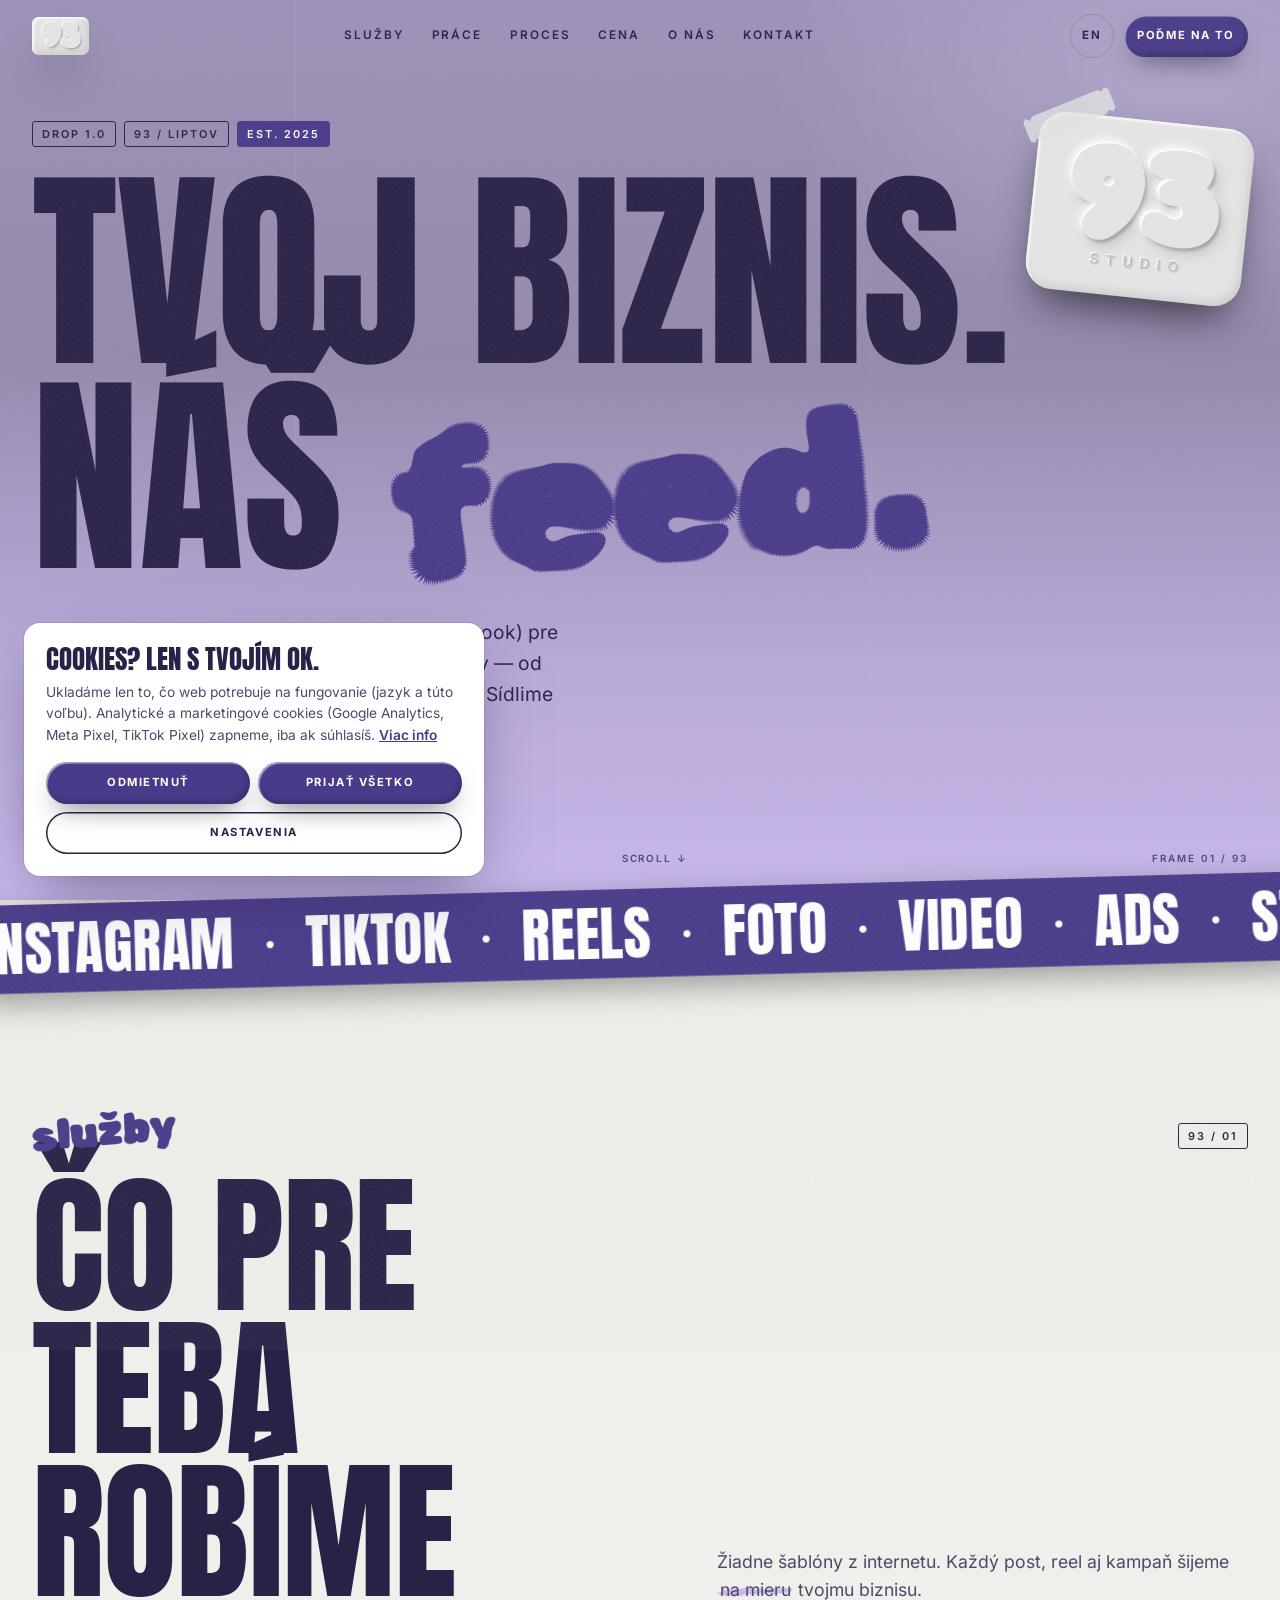
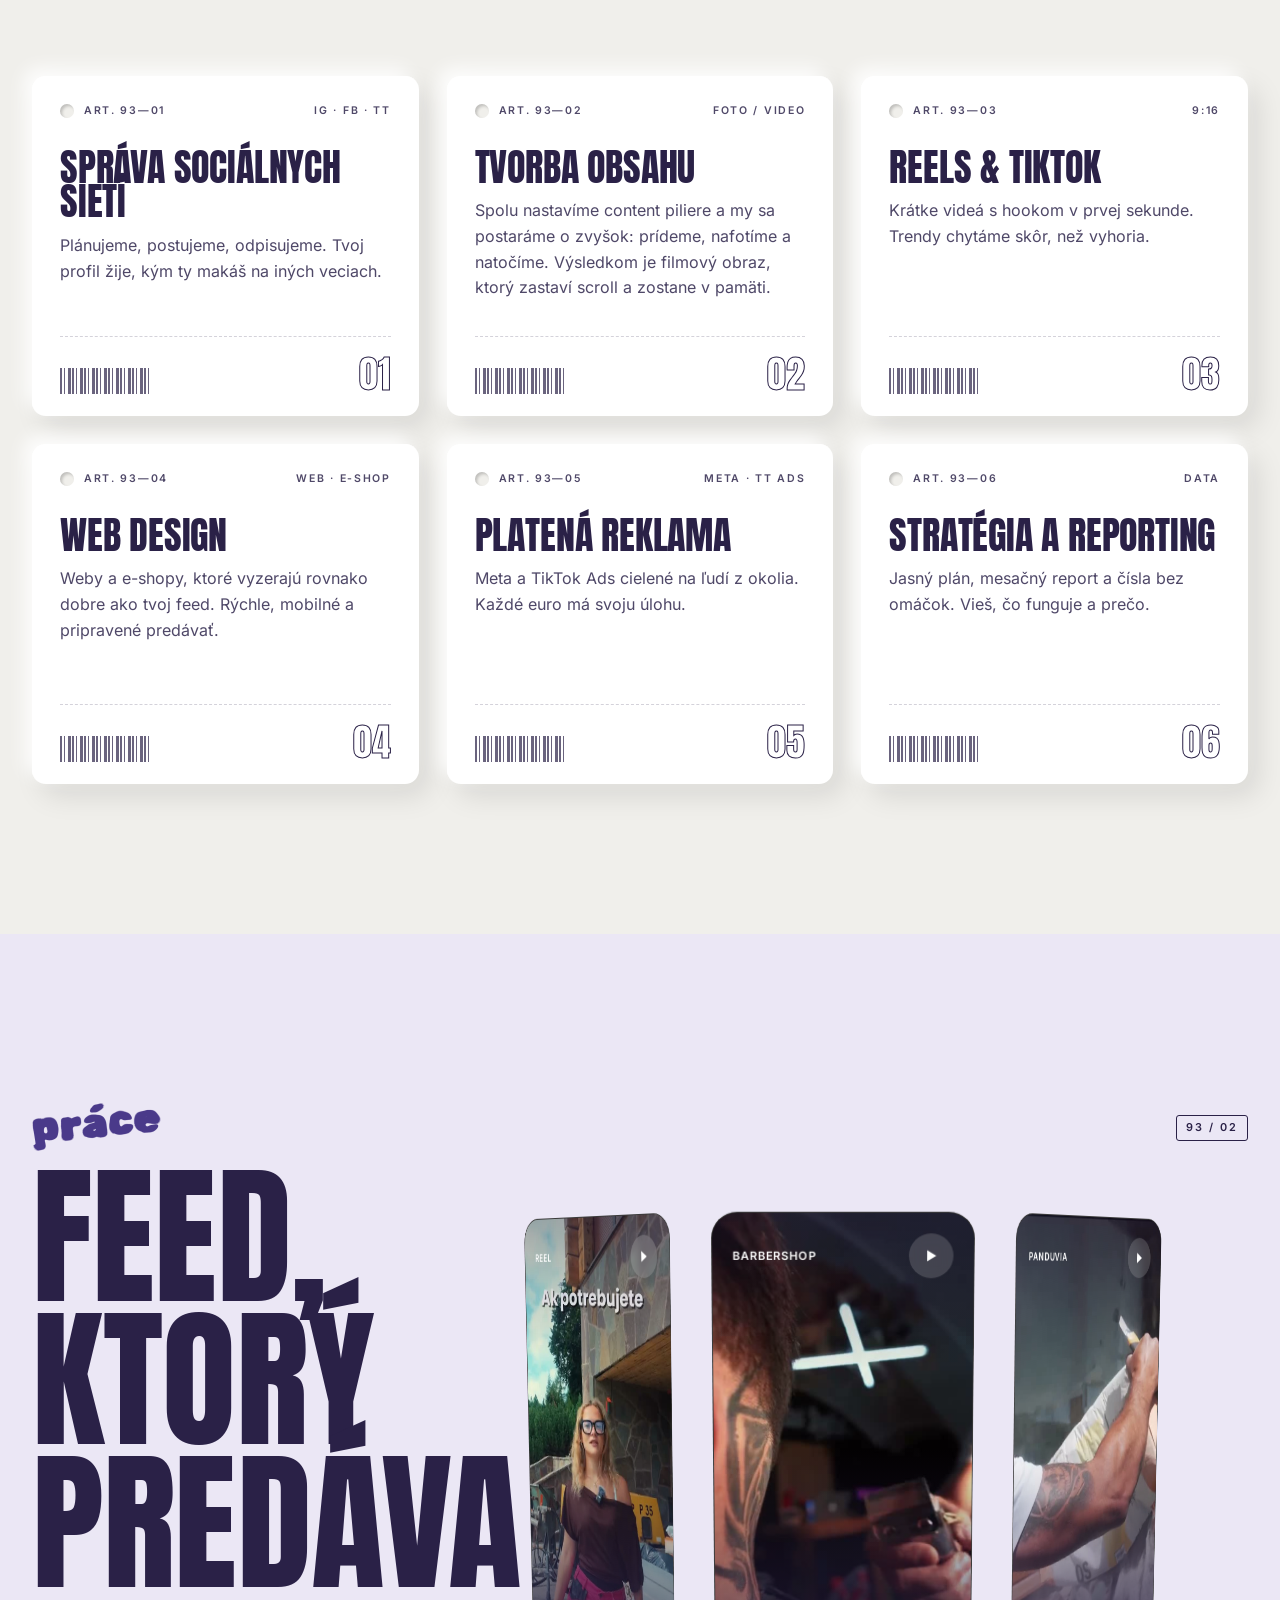
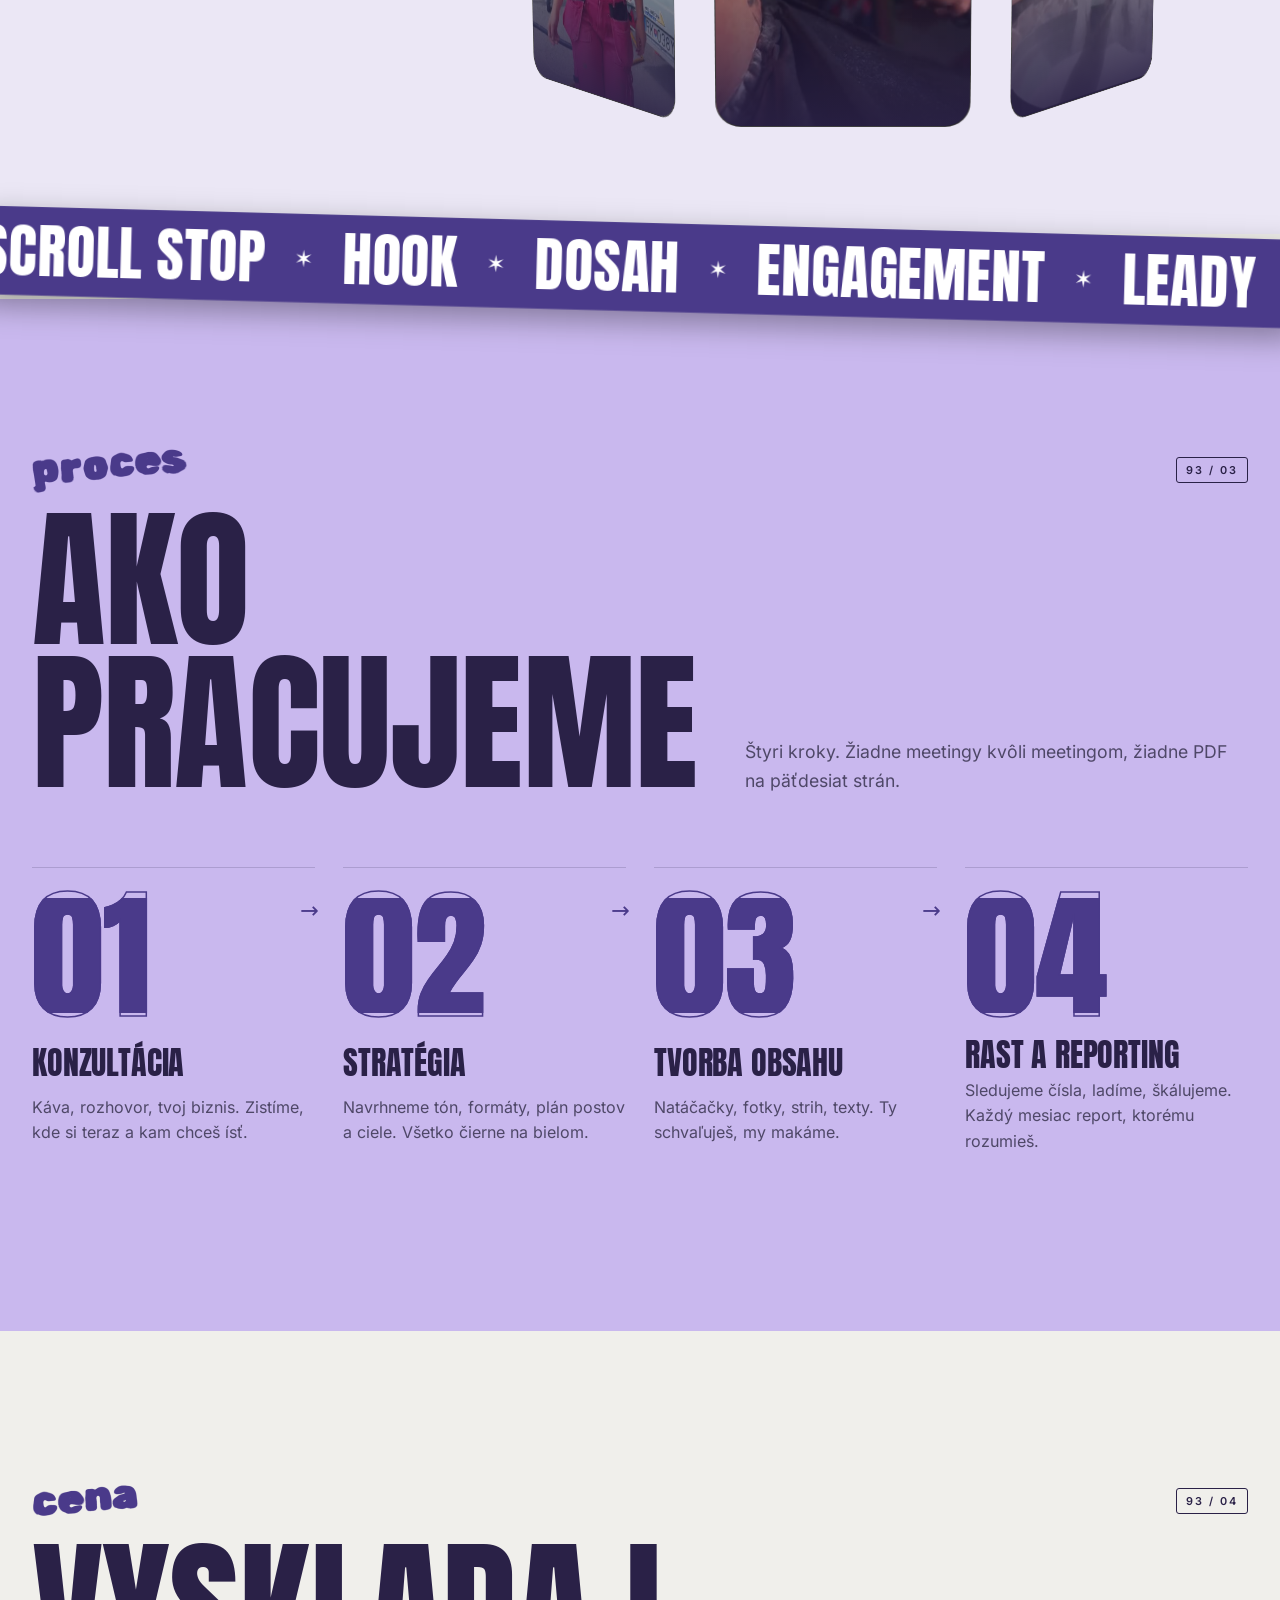
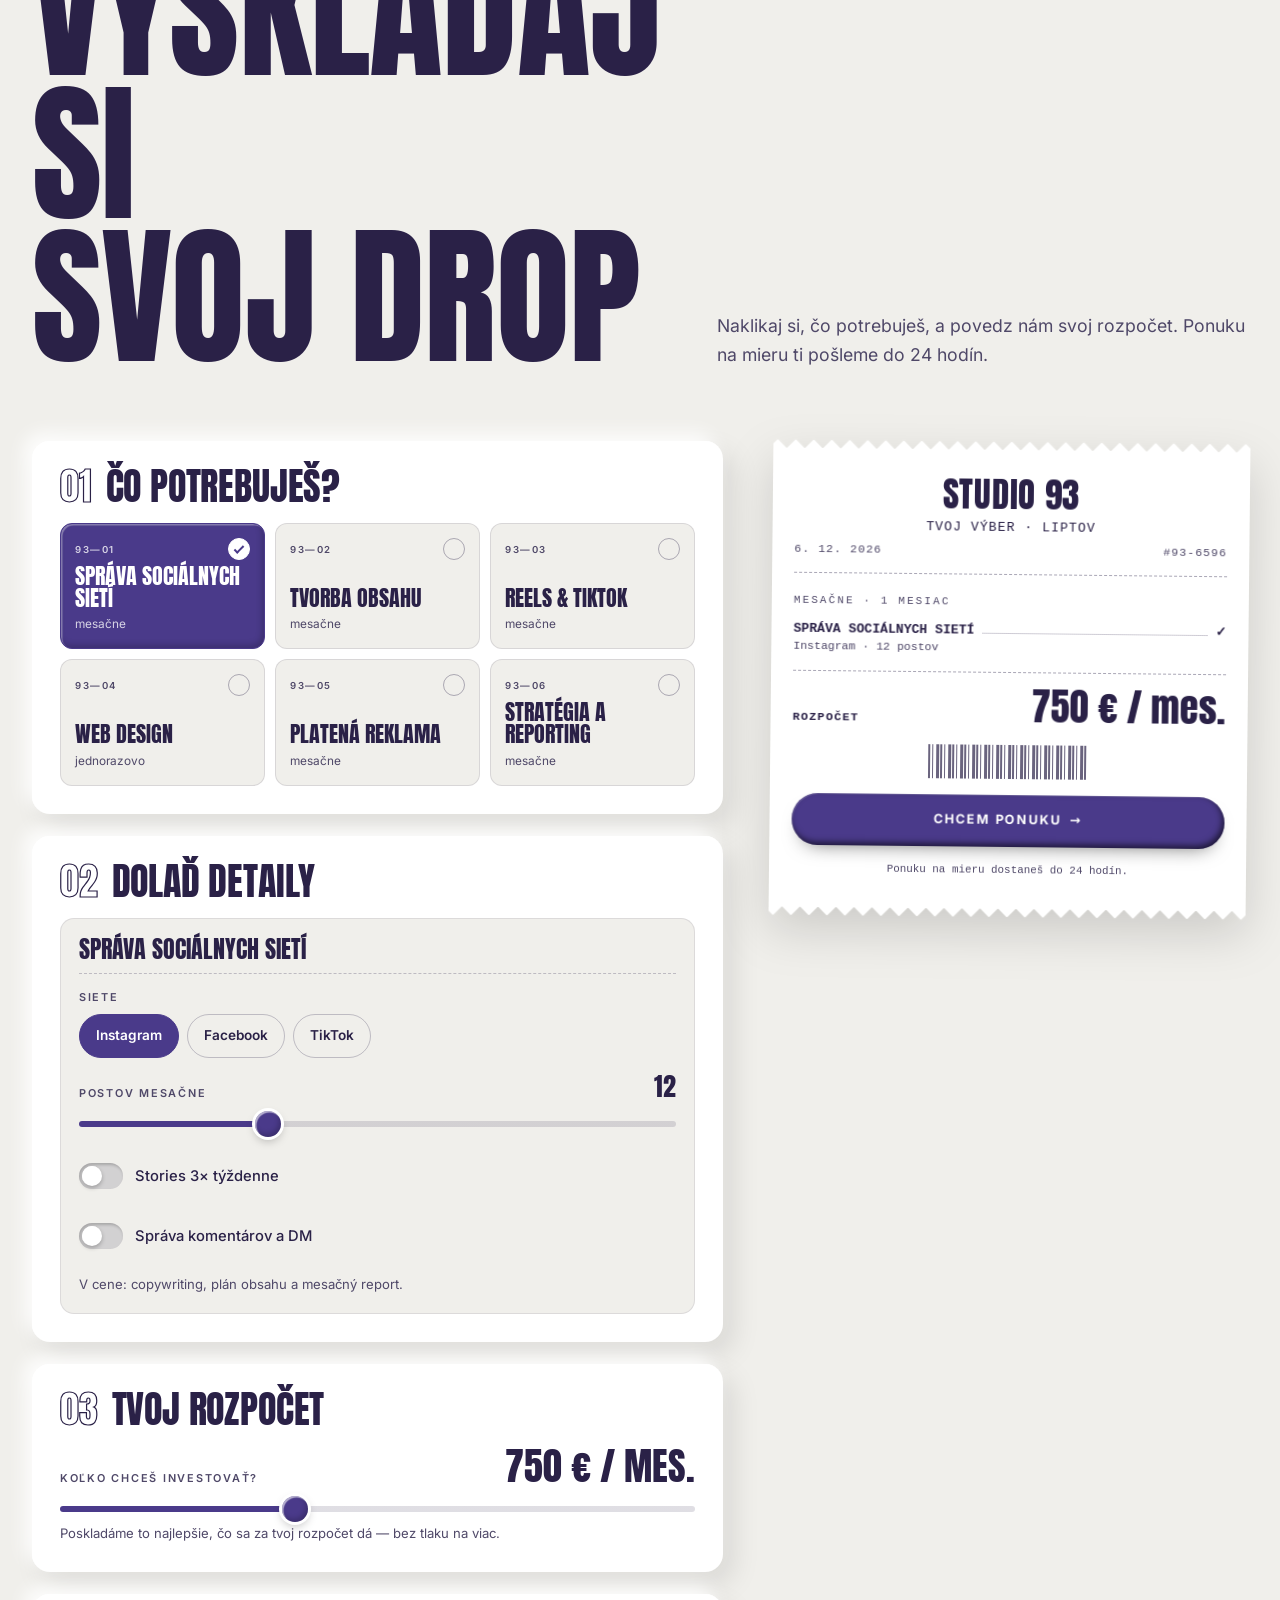
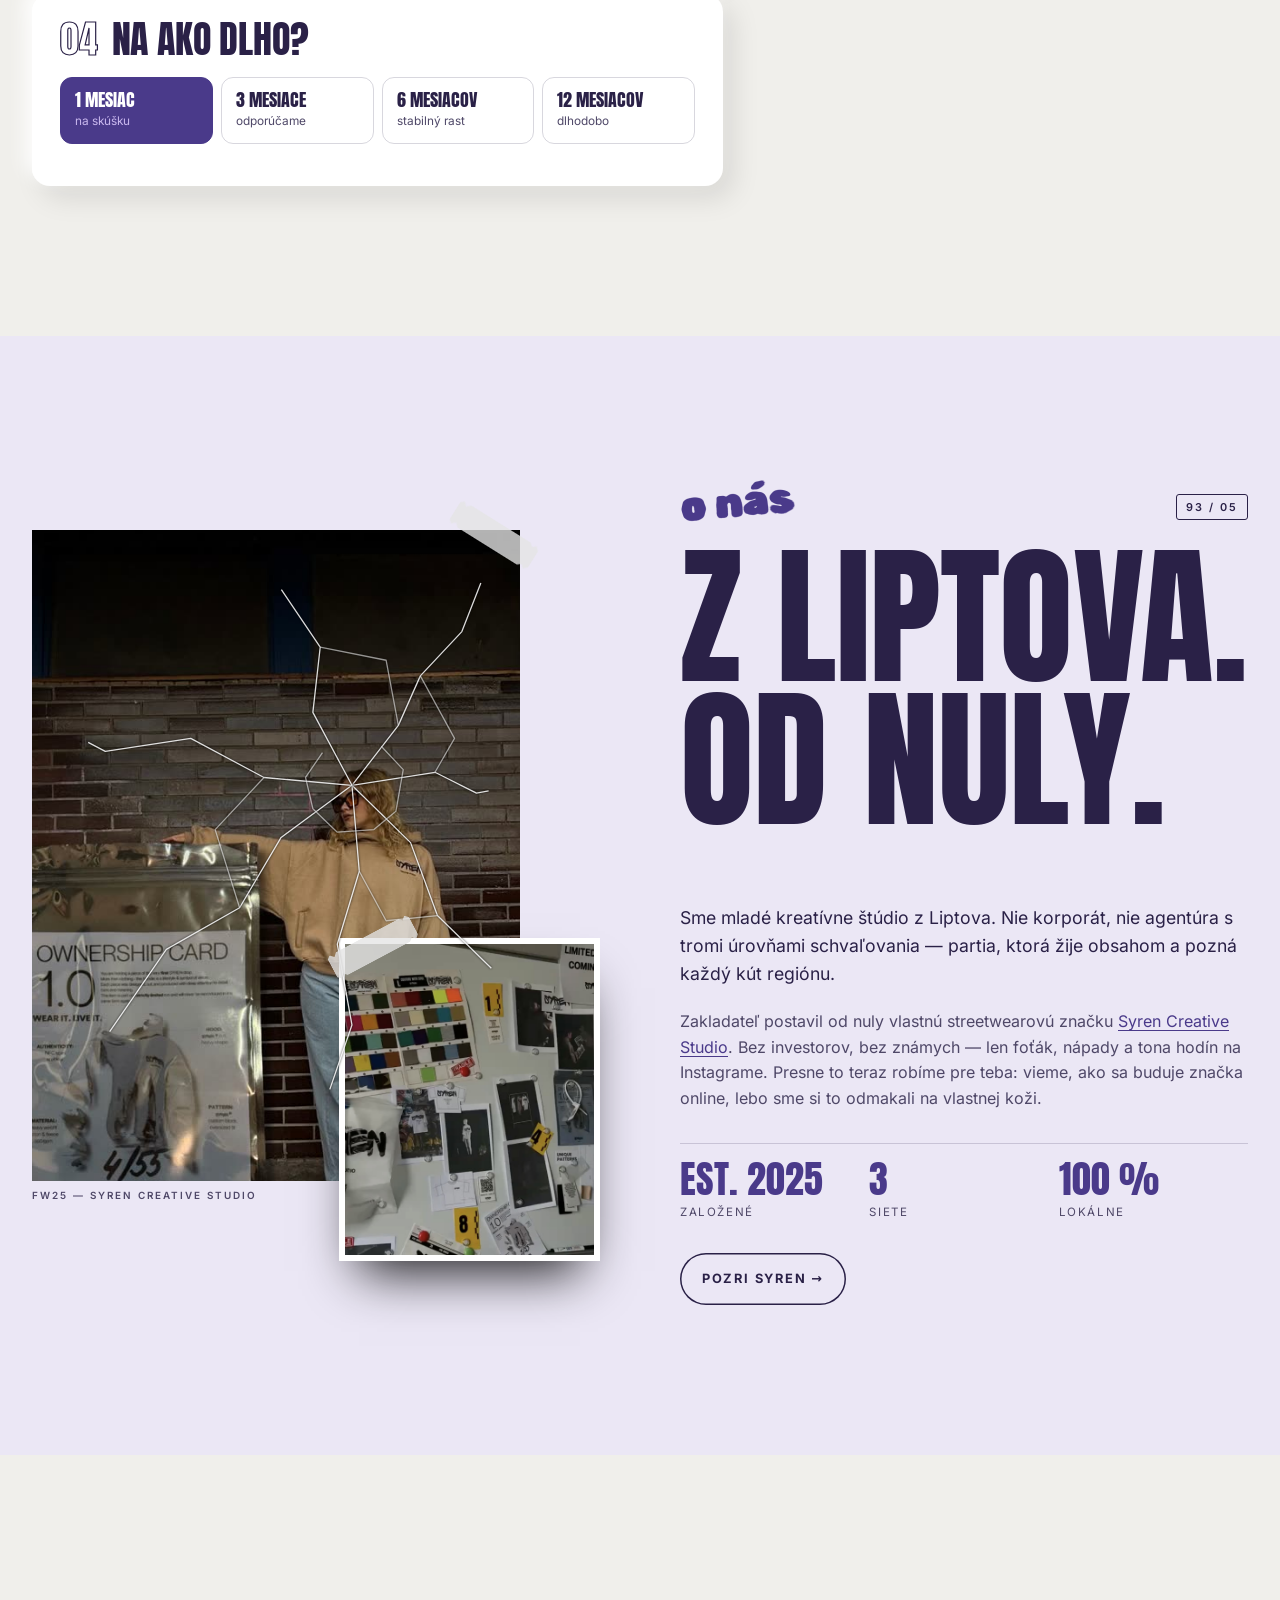
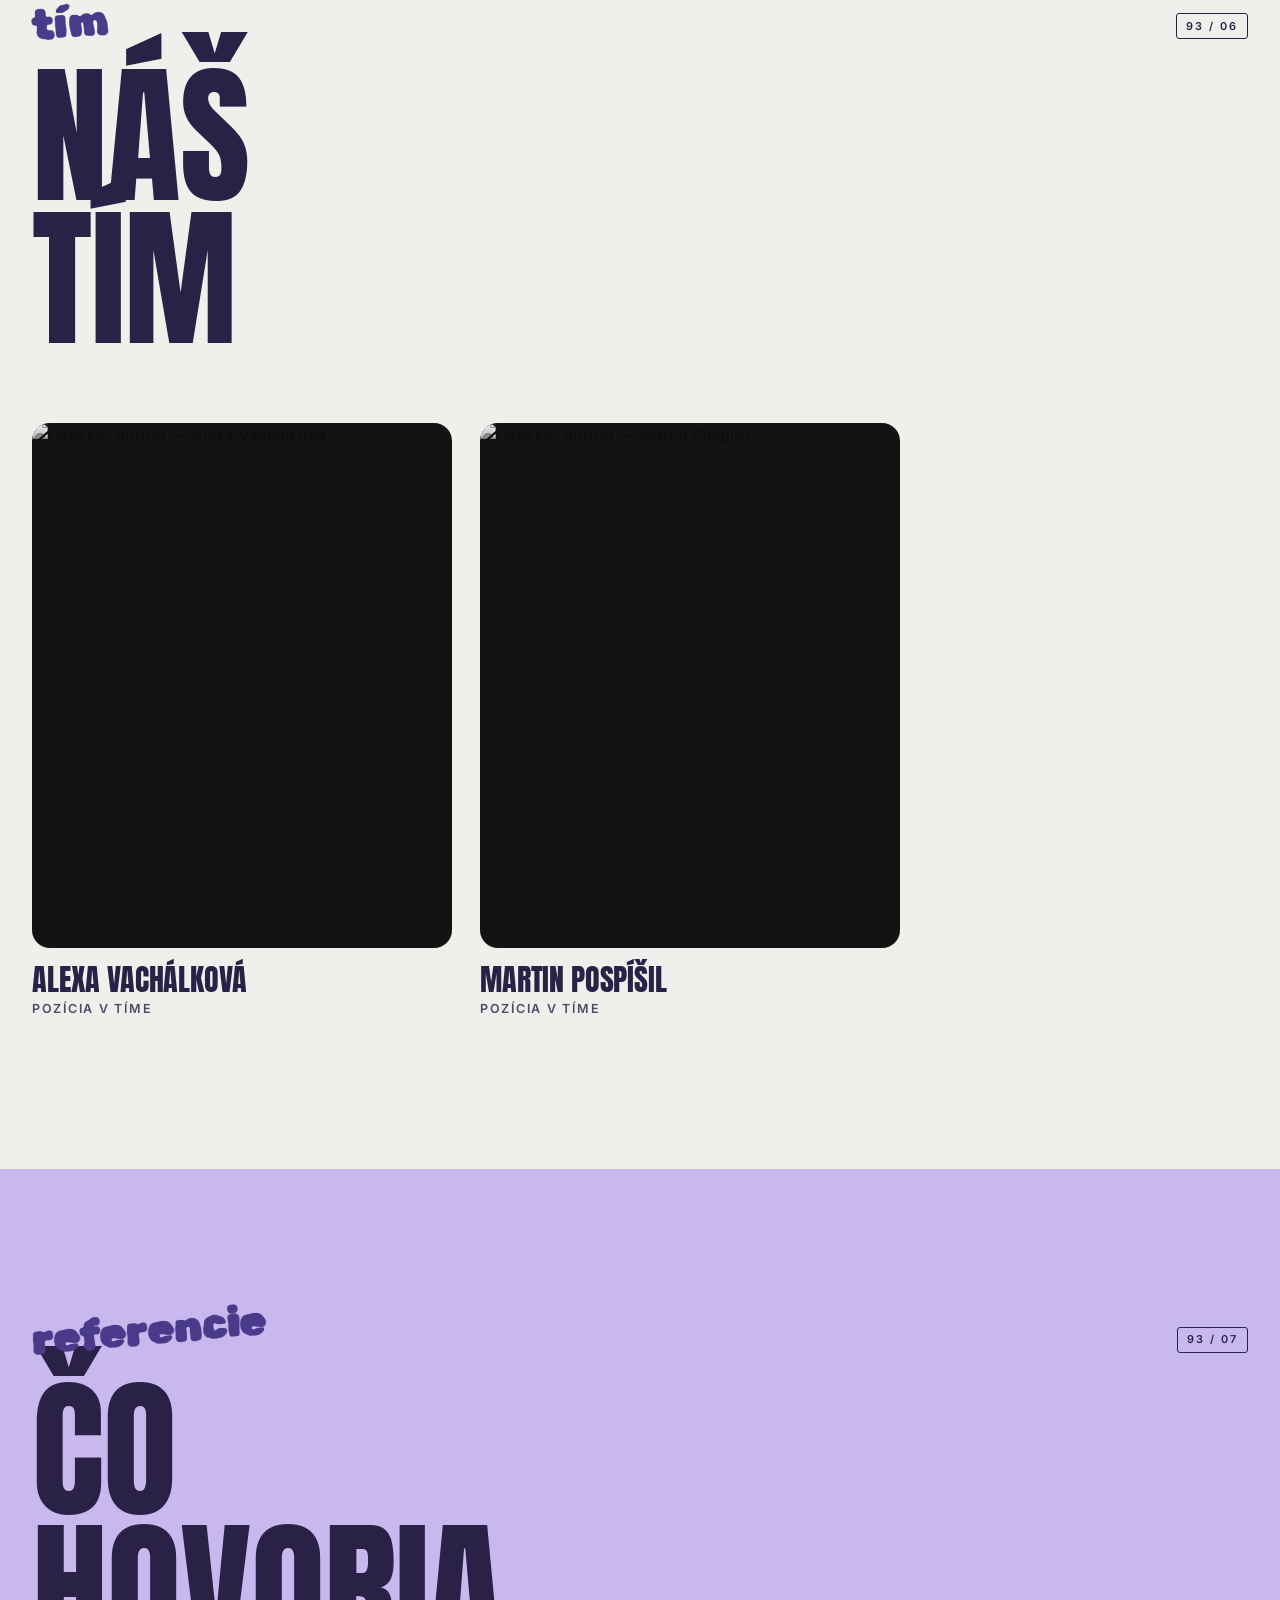
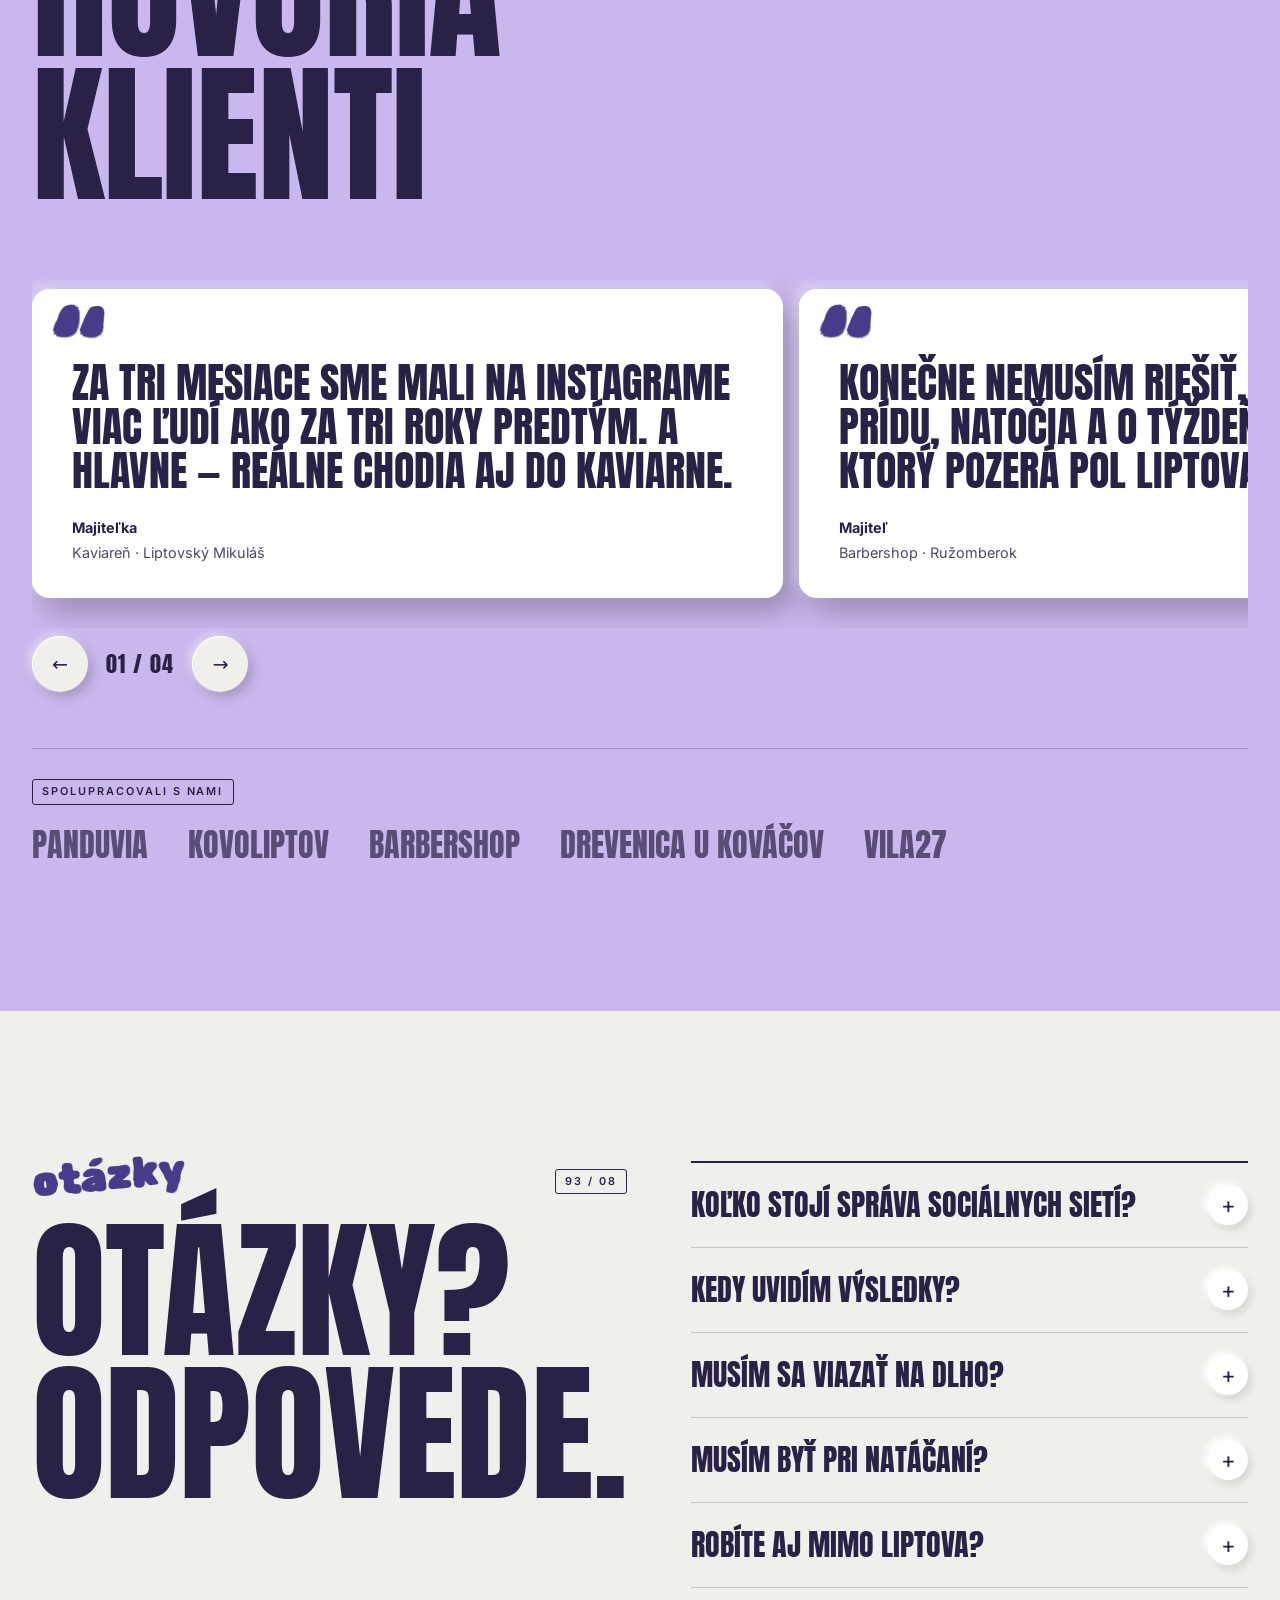
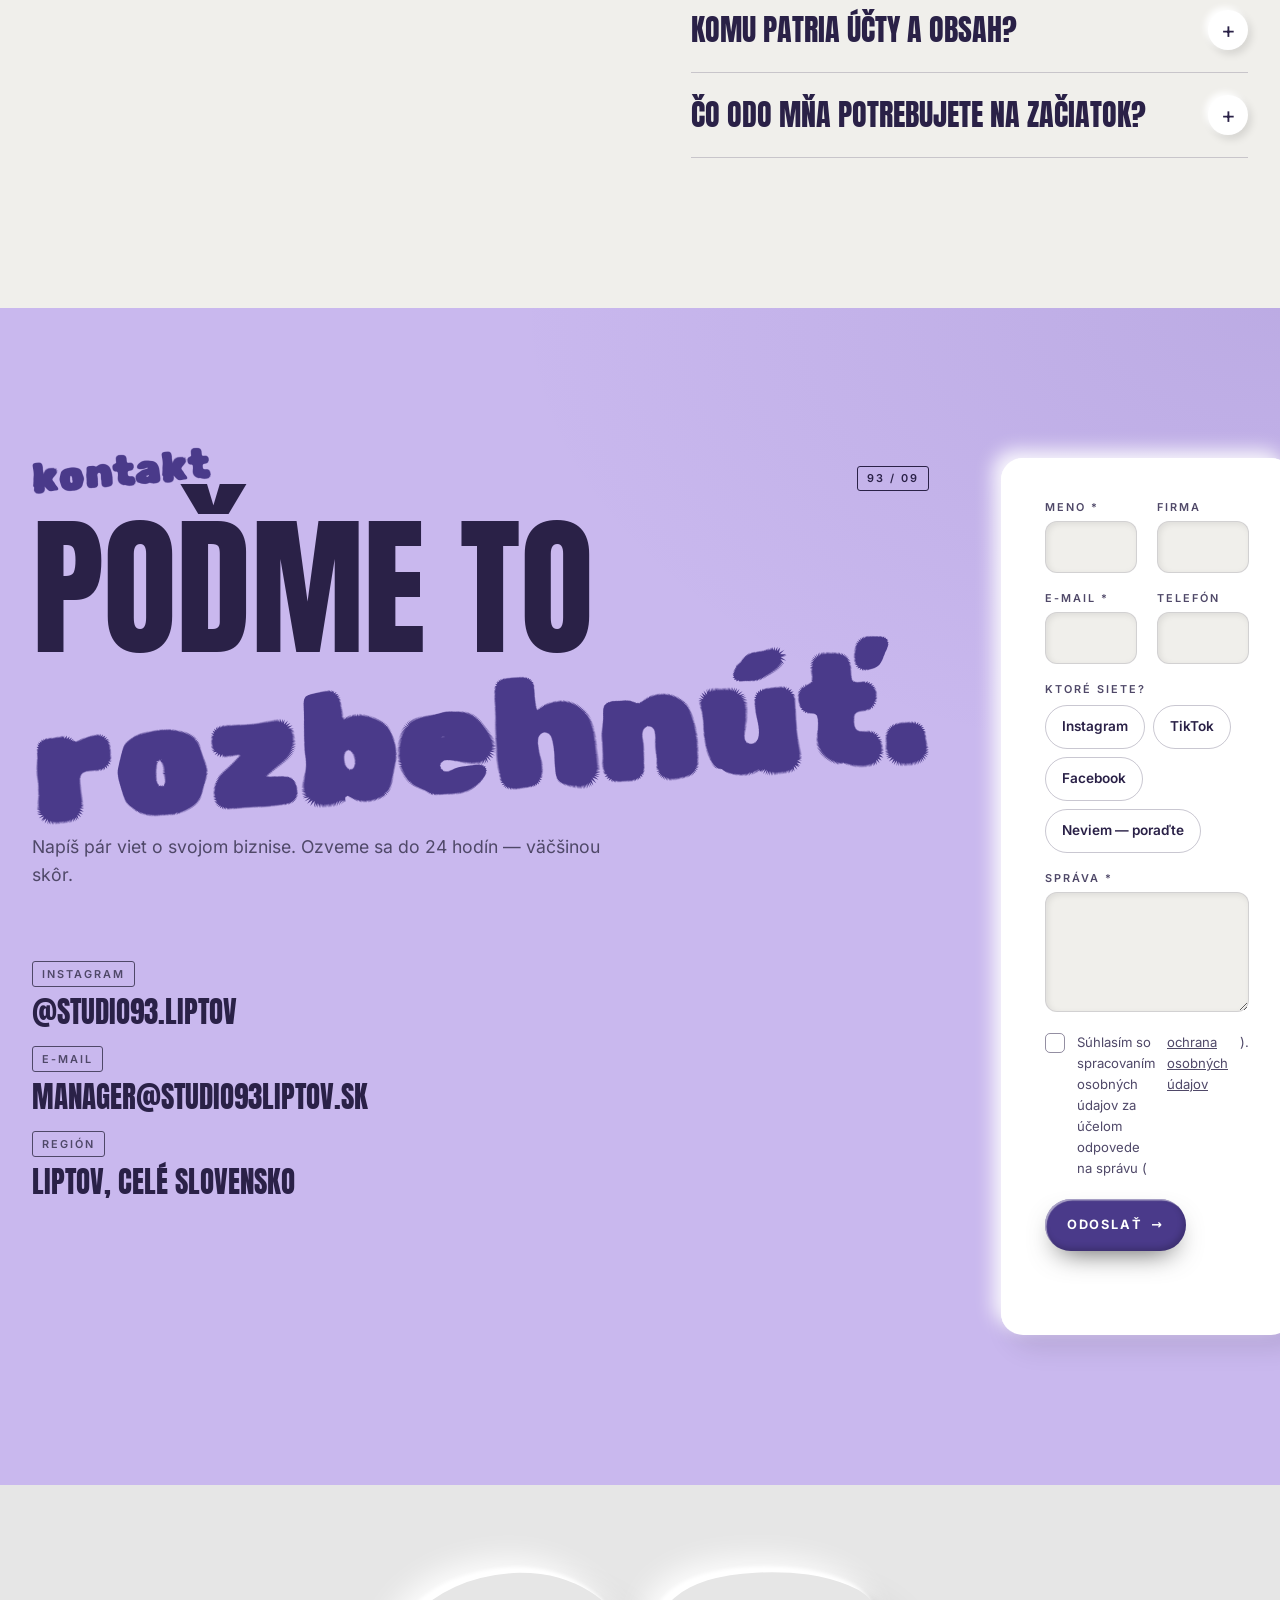
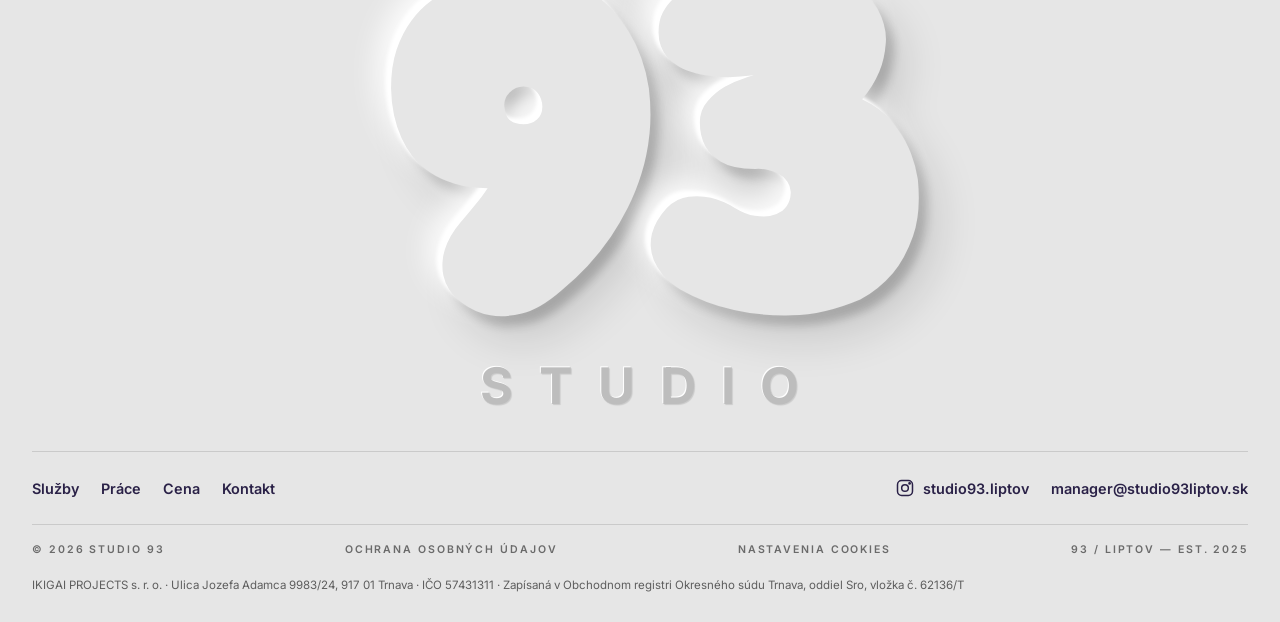
==== commit 17d89b95: "Fix invisible privacy back button, bust stale CSS/JS cache - Privacy page link color no longer overr" ====
--- a/alexa/index.html
+++ b/alexa/index.html
@@ -39,11 +39,12 @@
   }
   </script>
 
-  <link rel="stylesheet" href="assets/fonts/fonts.css">
-  <link rel="stylesheet" href="styles.css">
+  <!-- ?v= forces browsers to fetch the new file — bump it whenever styles.css / main.js change -->
+  <link rel="stylesheet" href="assets/fonts/fonts.css?v=2">
+  <link rel="stylesheet" href="styles.css?v=2">
   <script src="https://cdnjs.cloudflare.com/ajax/libs/gsap/3.12.5/gsap.min.js" defer></script>
   <script src="https://cdnjs.cloudflare.com/ajax/libs/gsap/3.12.5/ScrollTrigger.min.js" defer></script>
-  <script src="main.js" defer></script>
+  <script src="main.js?v=2" defer></script>
 </head>
 <body>
   <a class="skip" href="#main" data-en="Skip to content">Preskočiť na obsah</a>
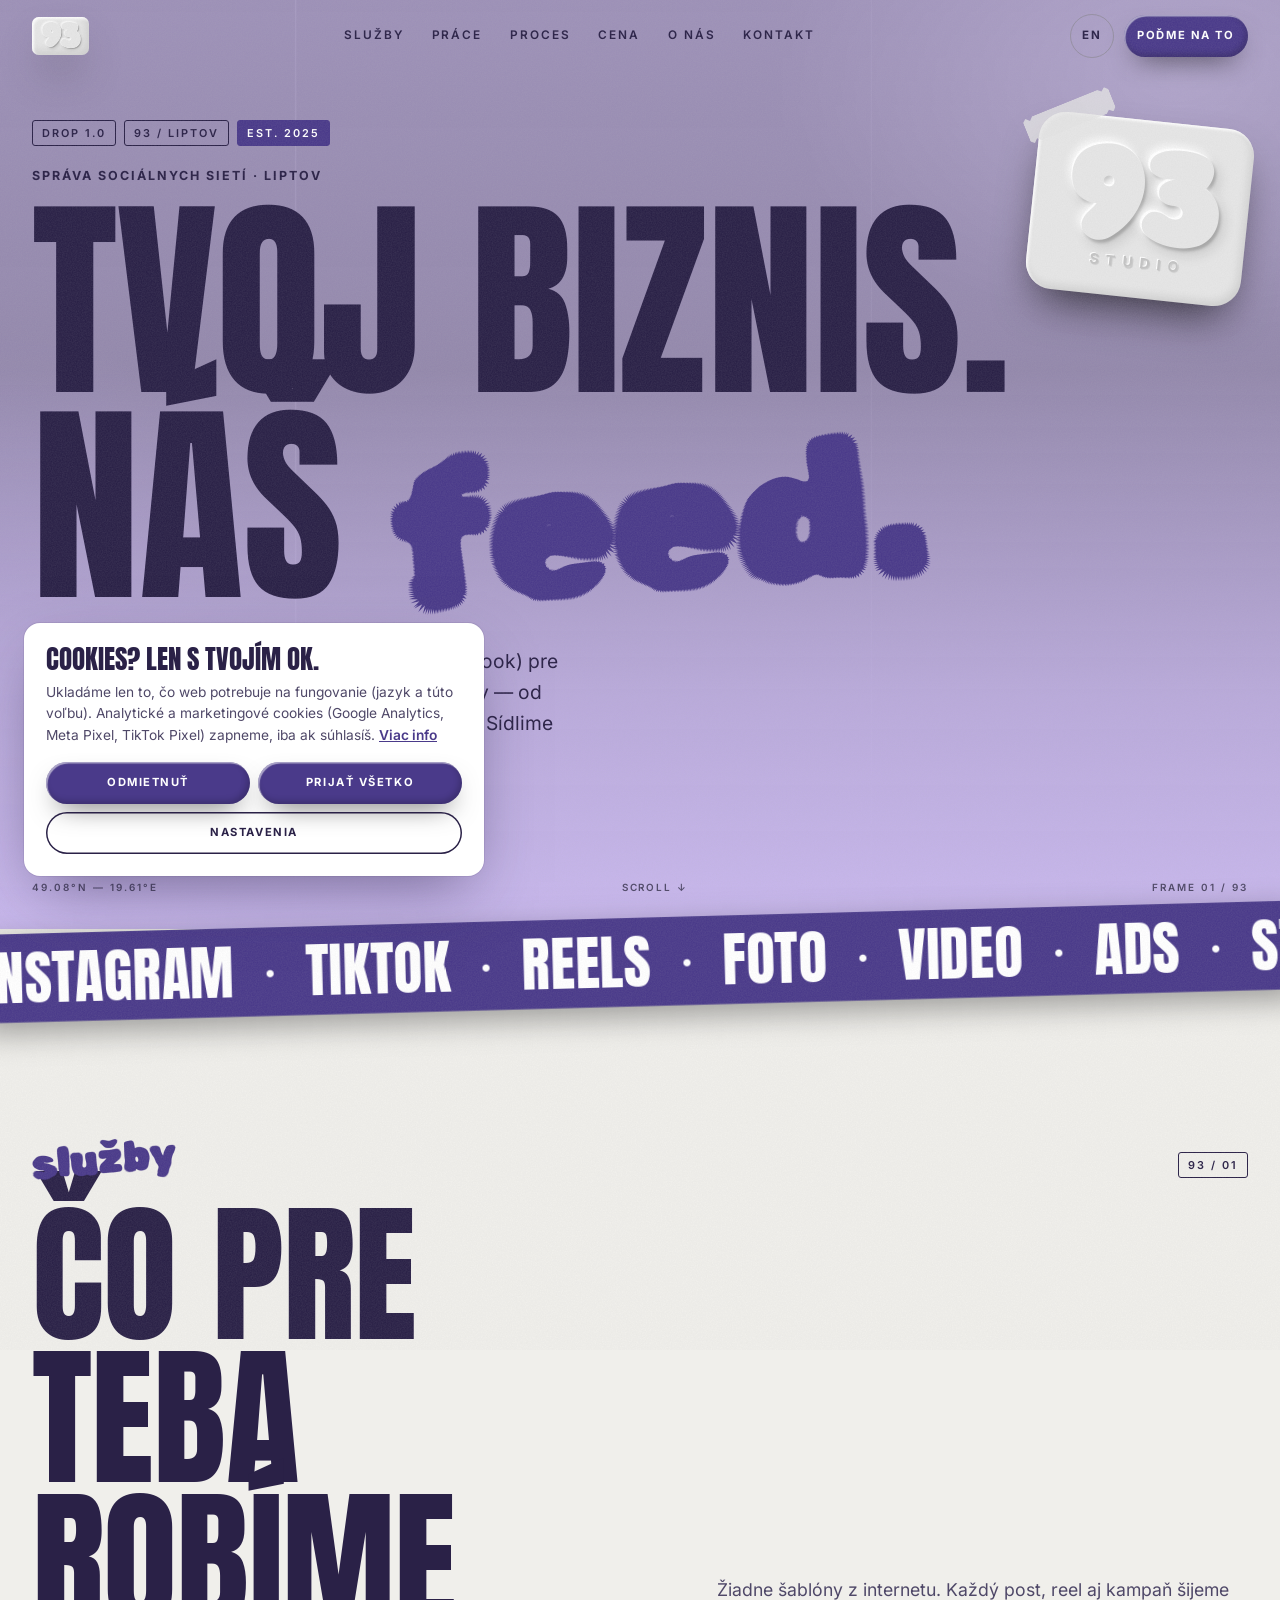
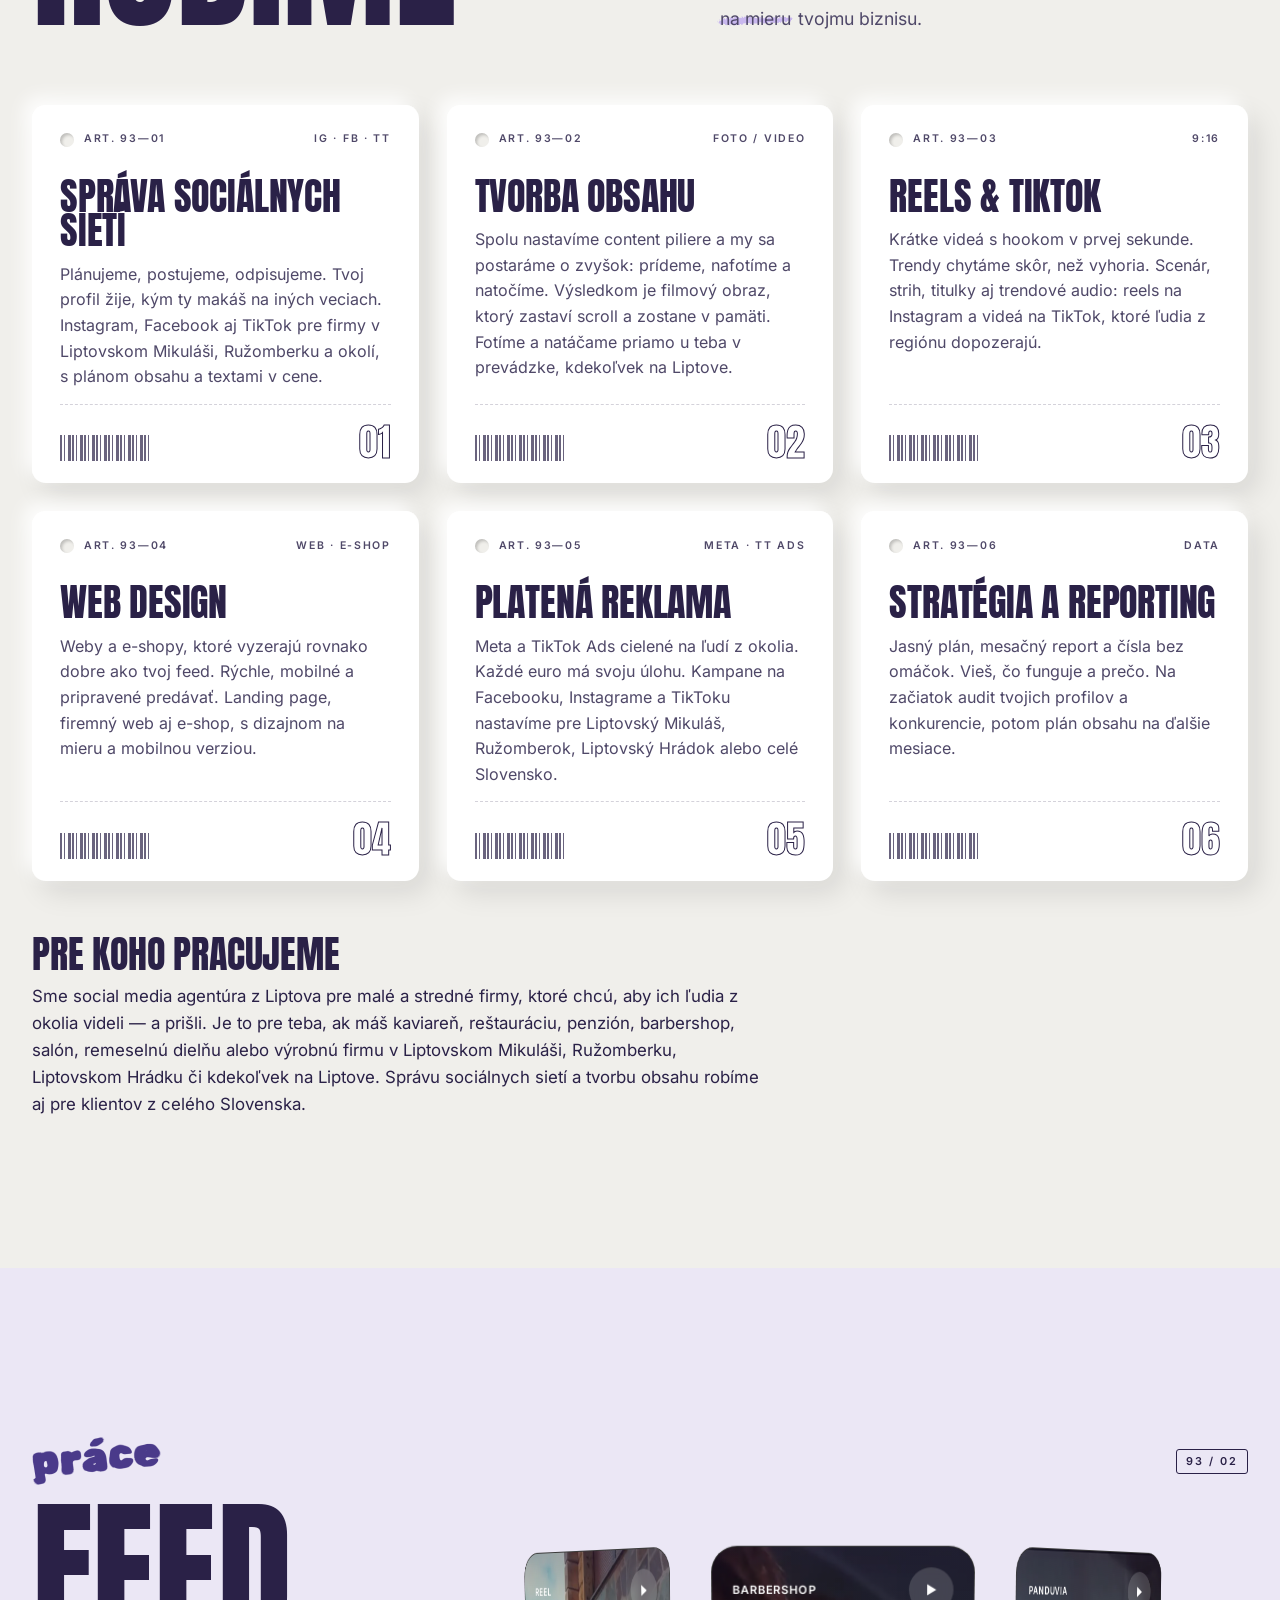
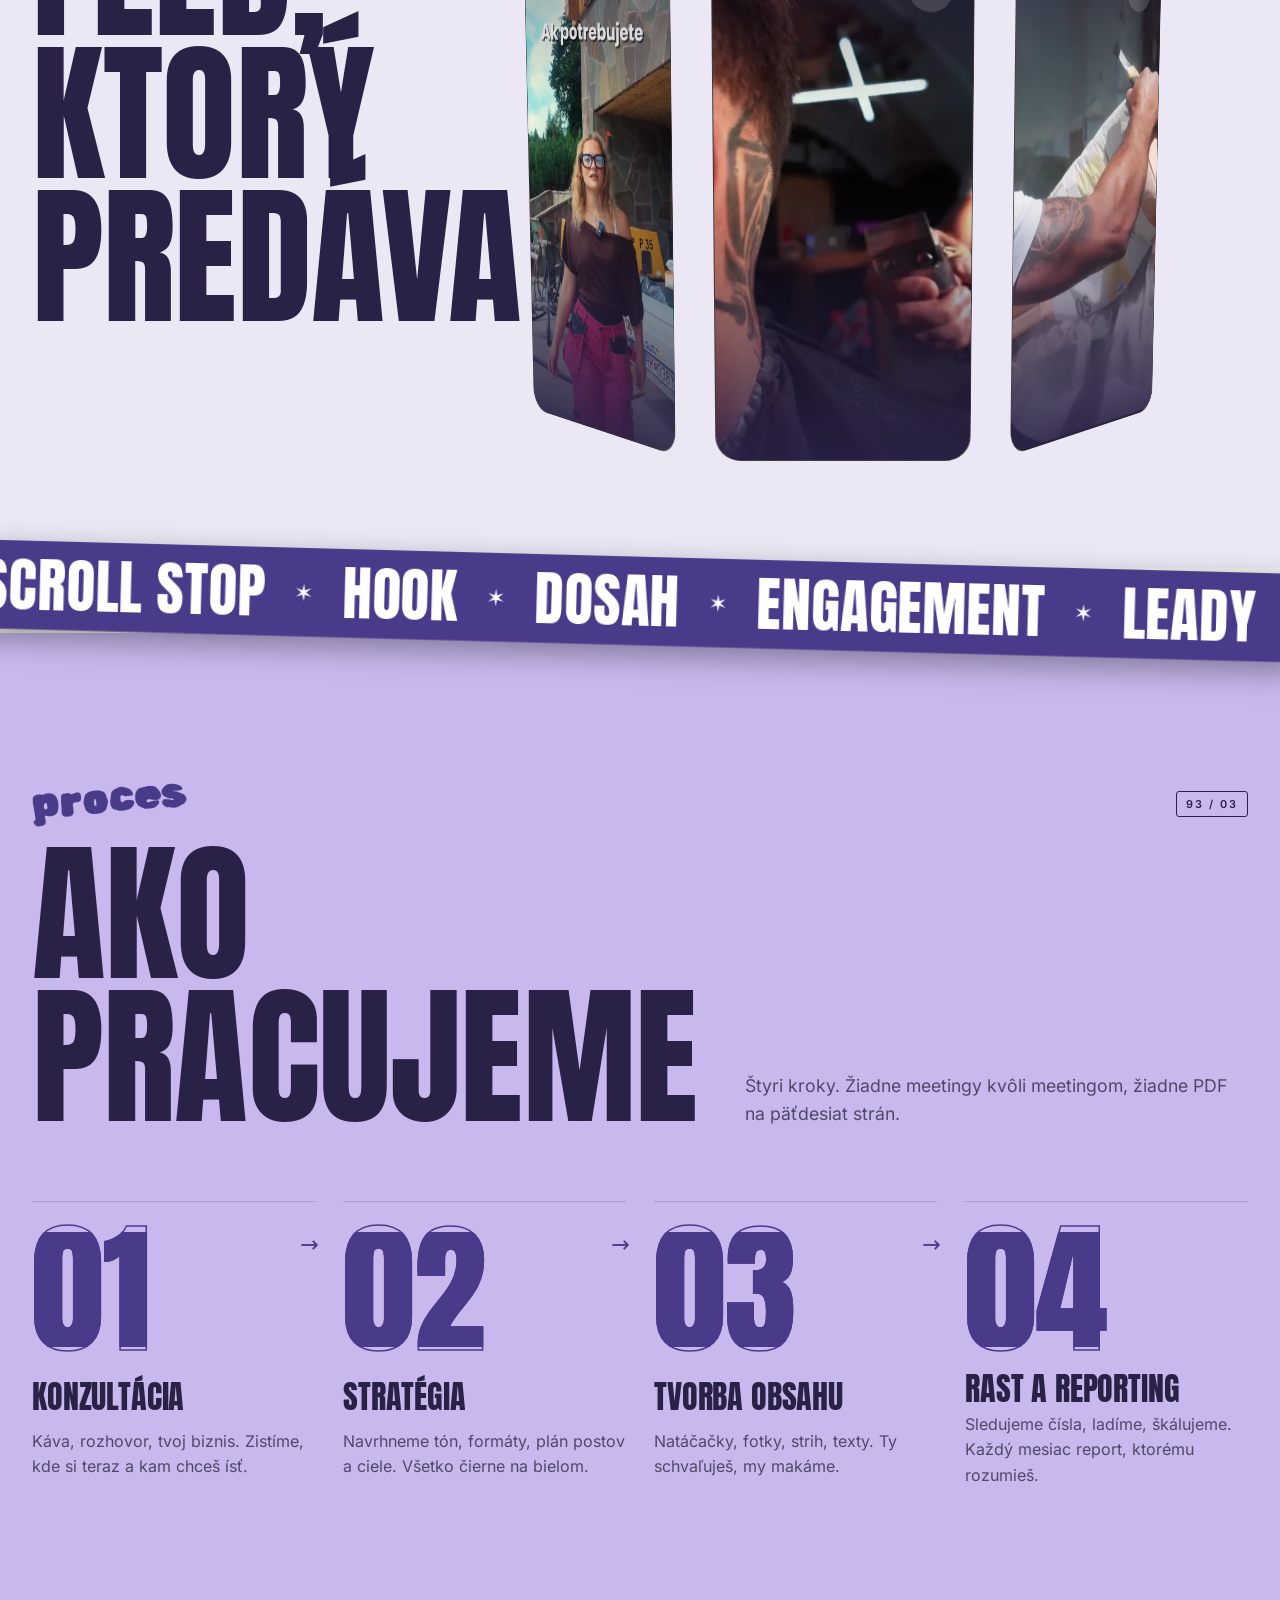
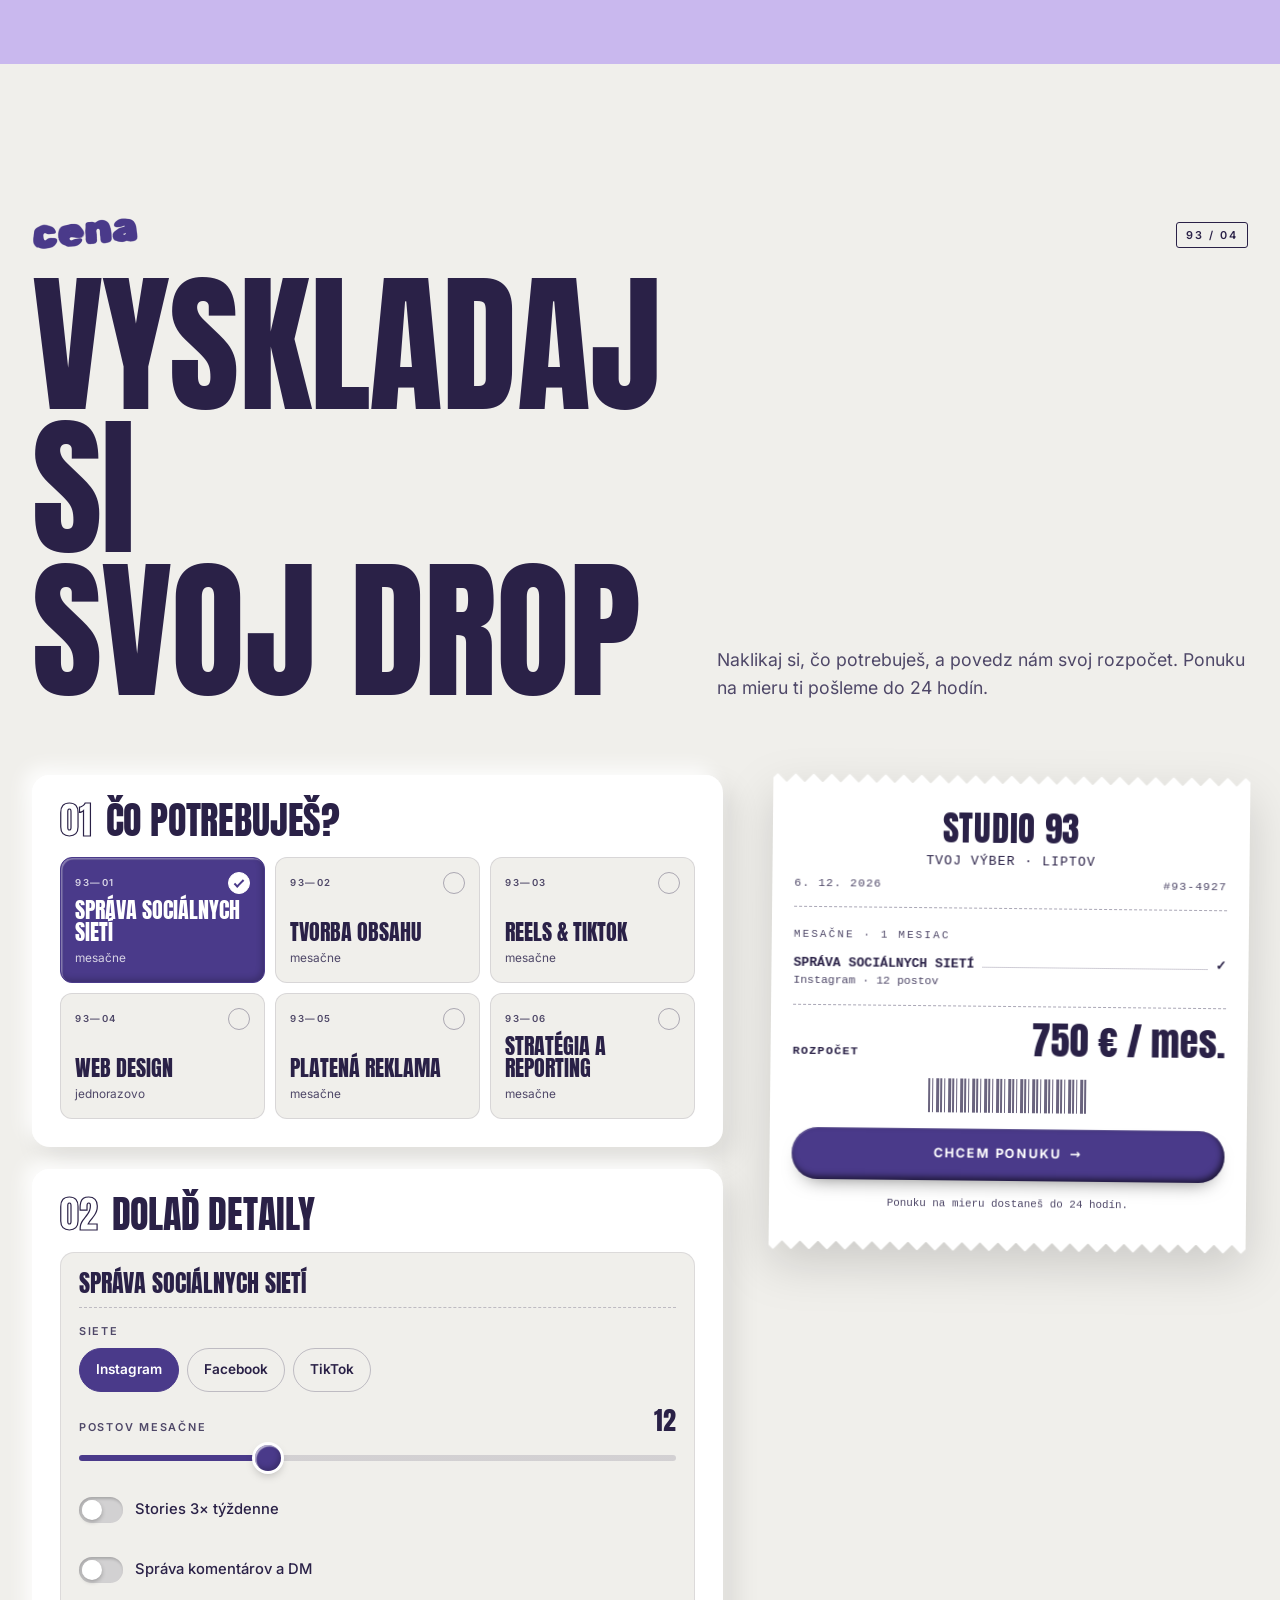
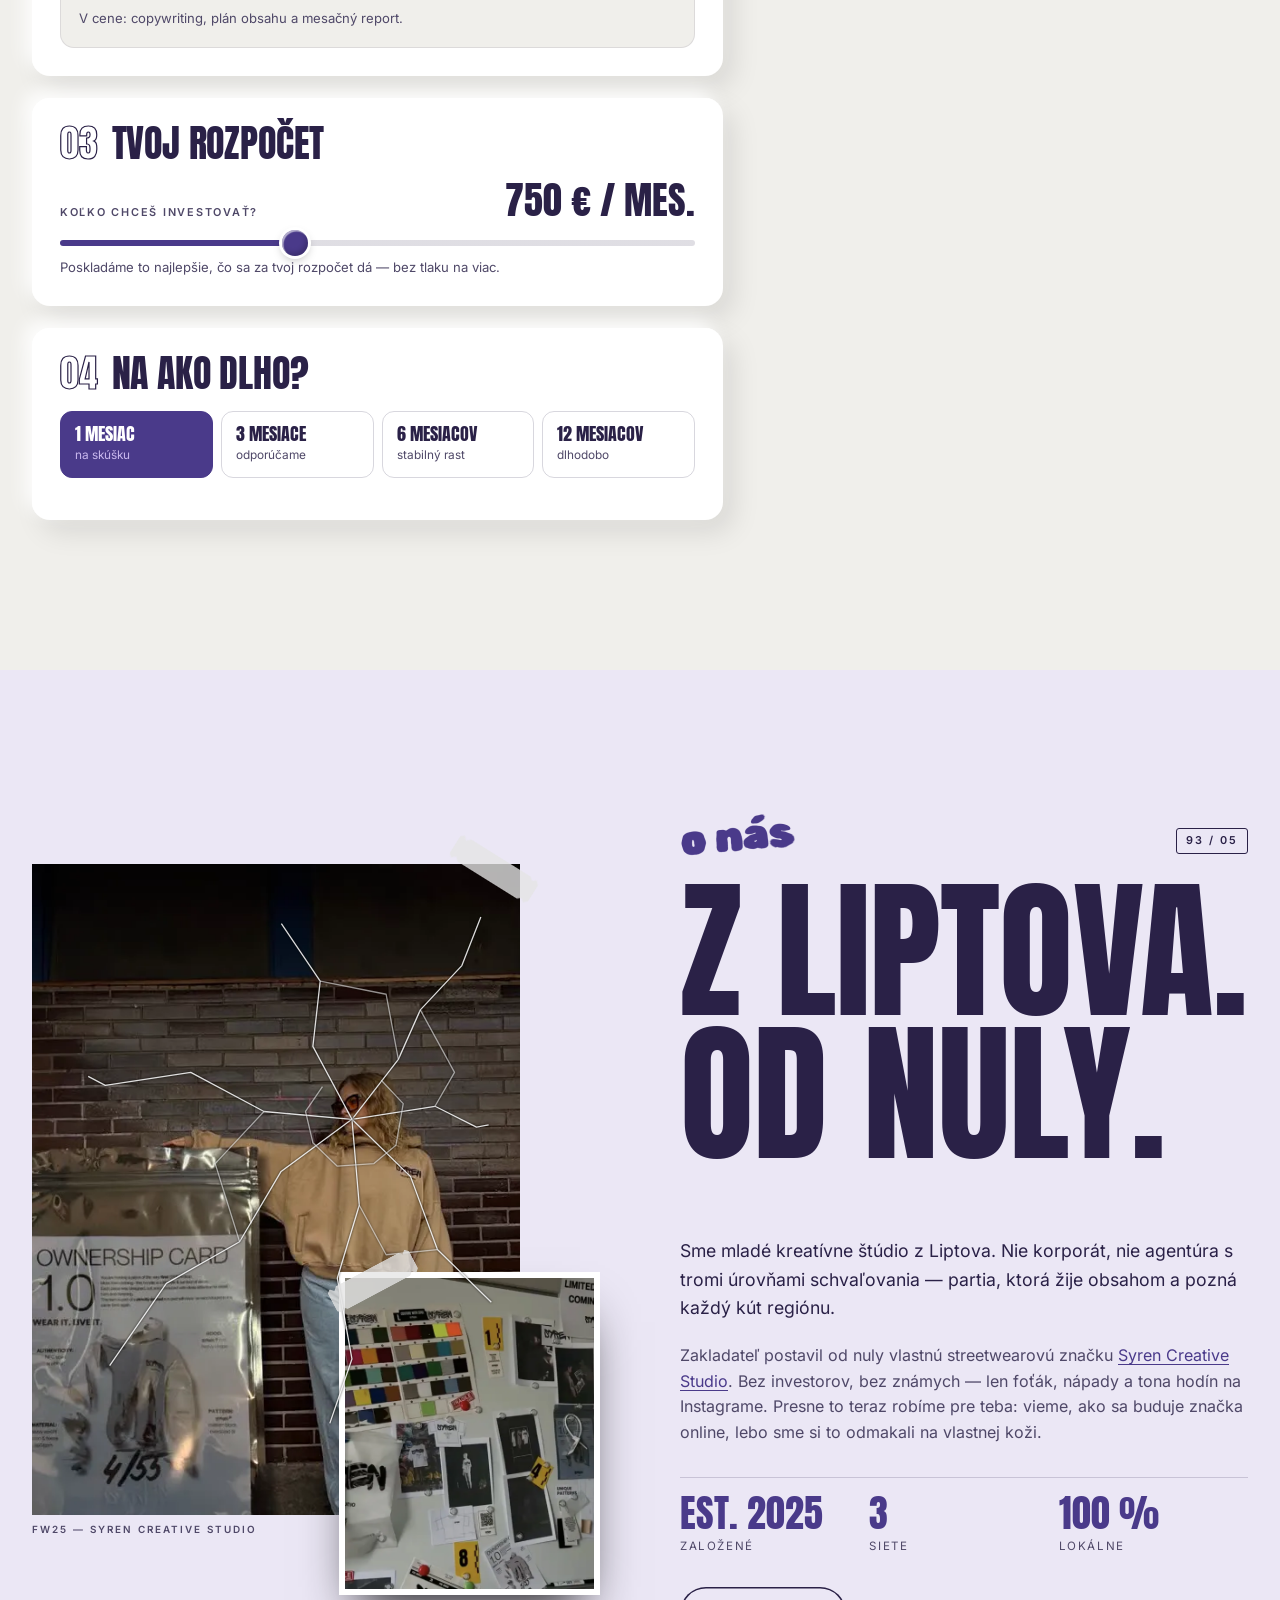
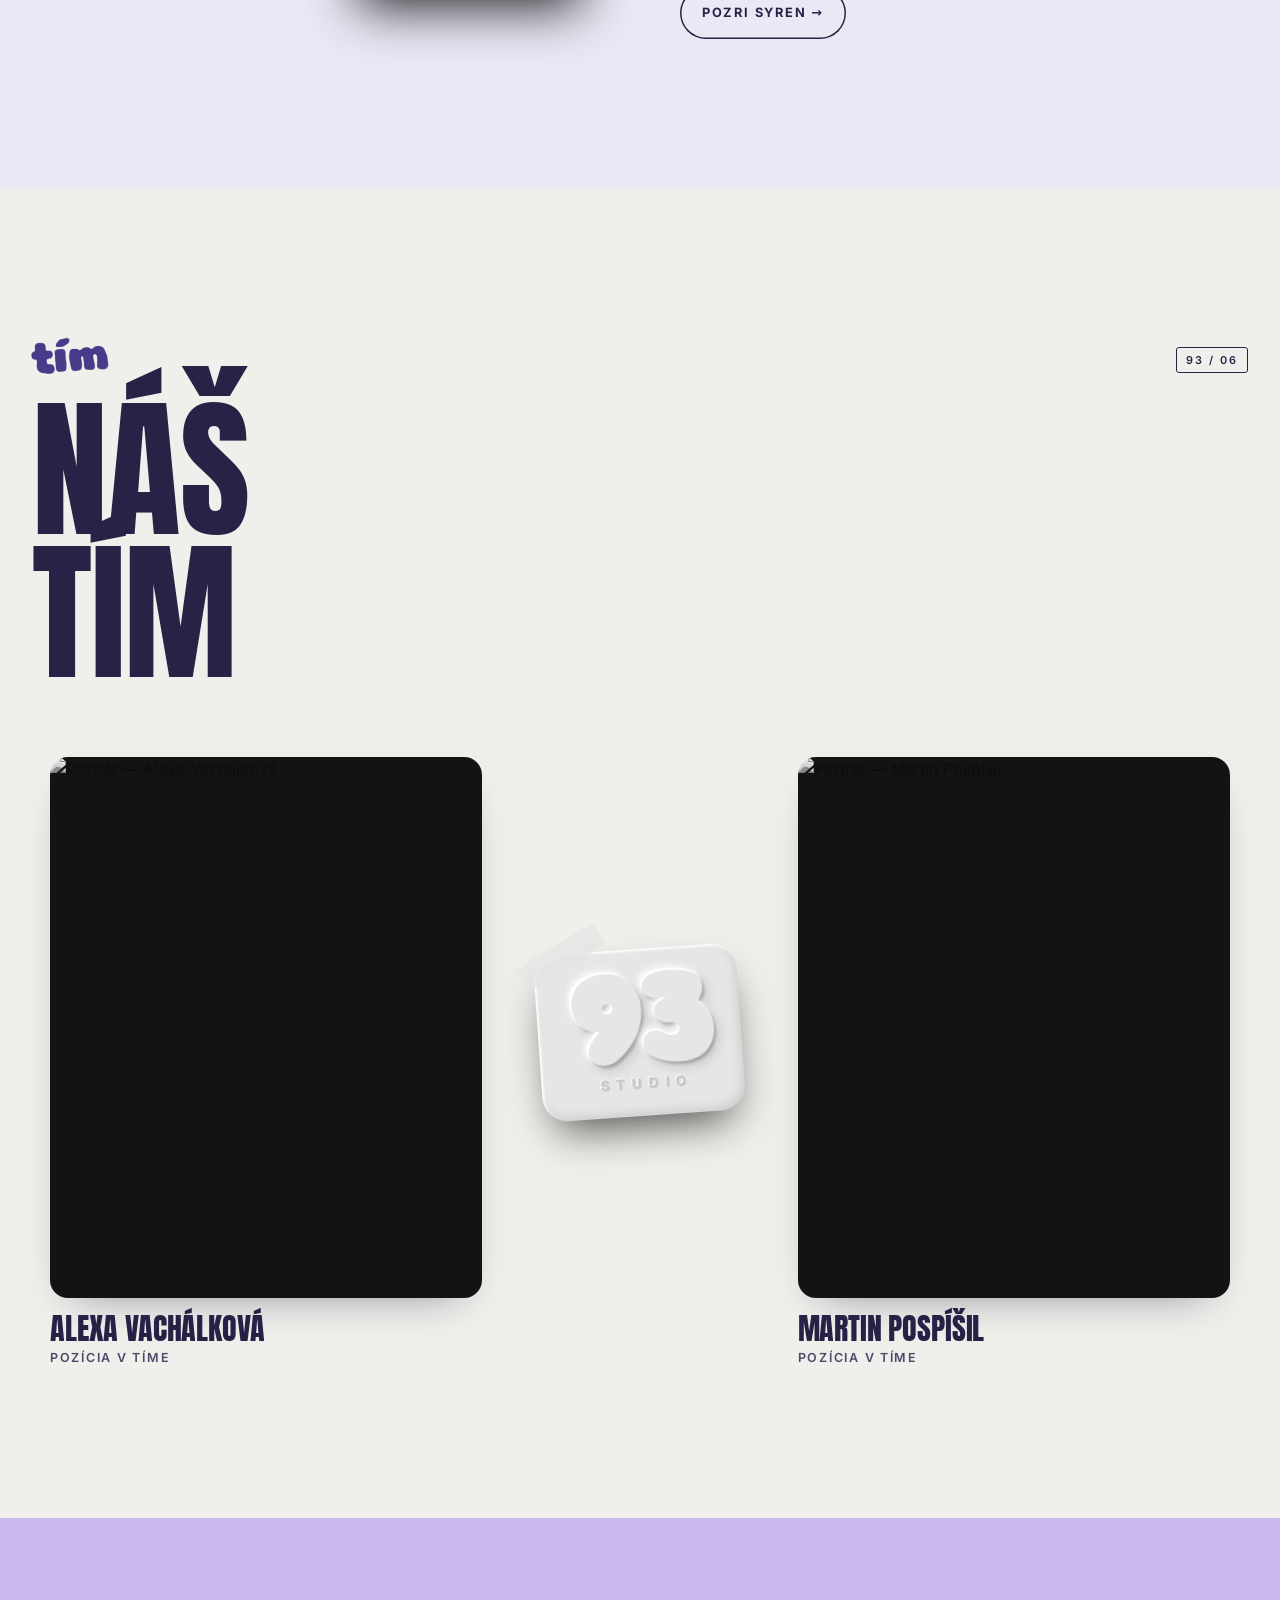
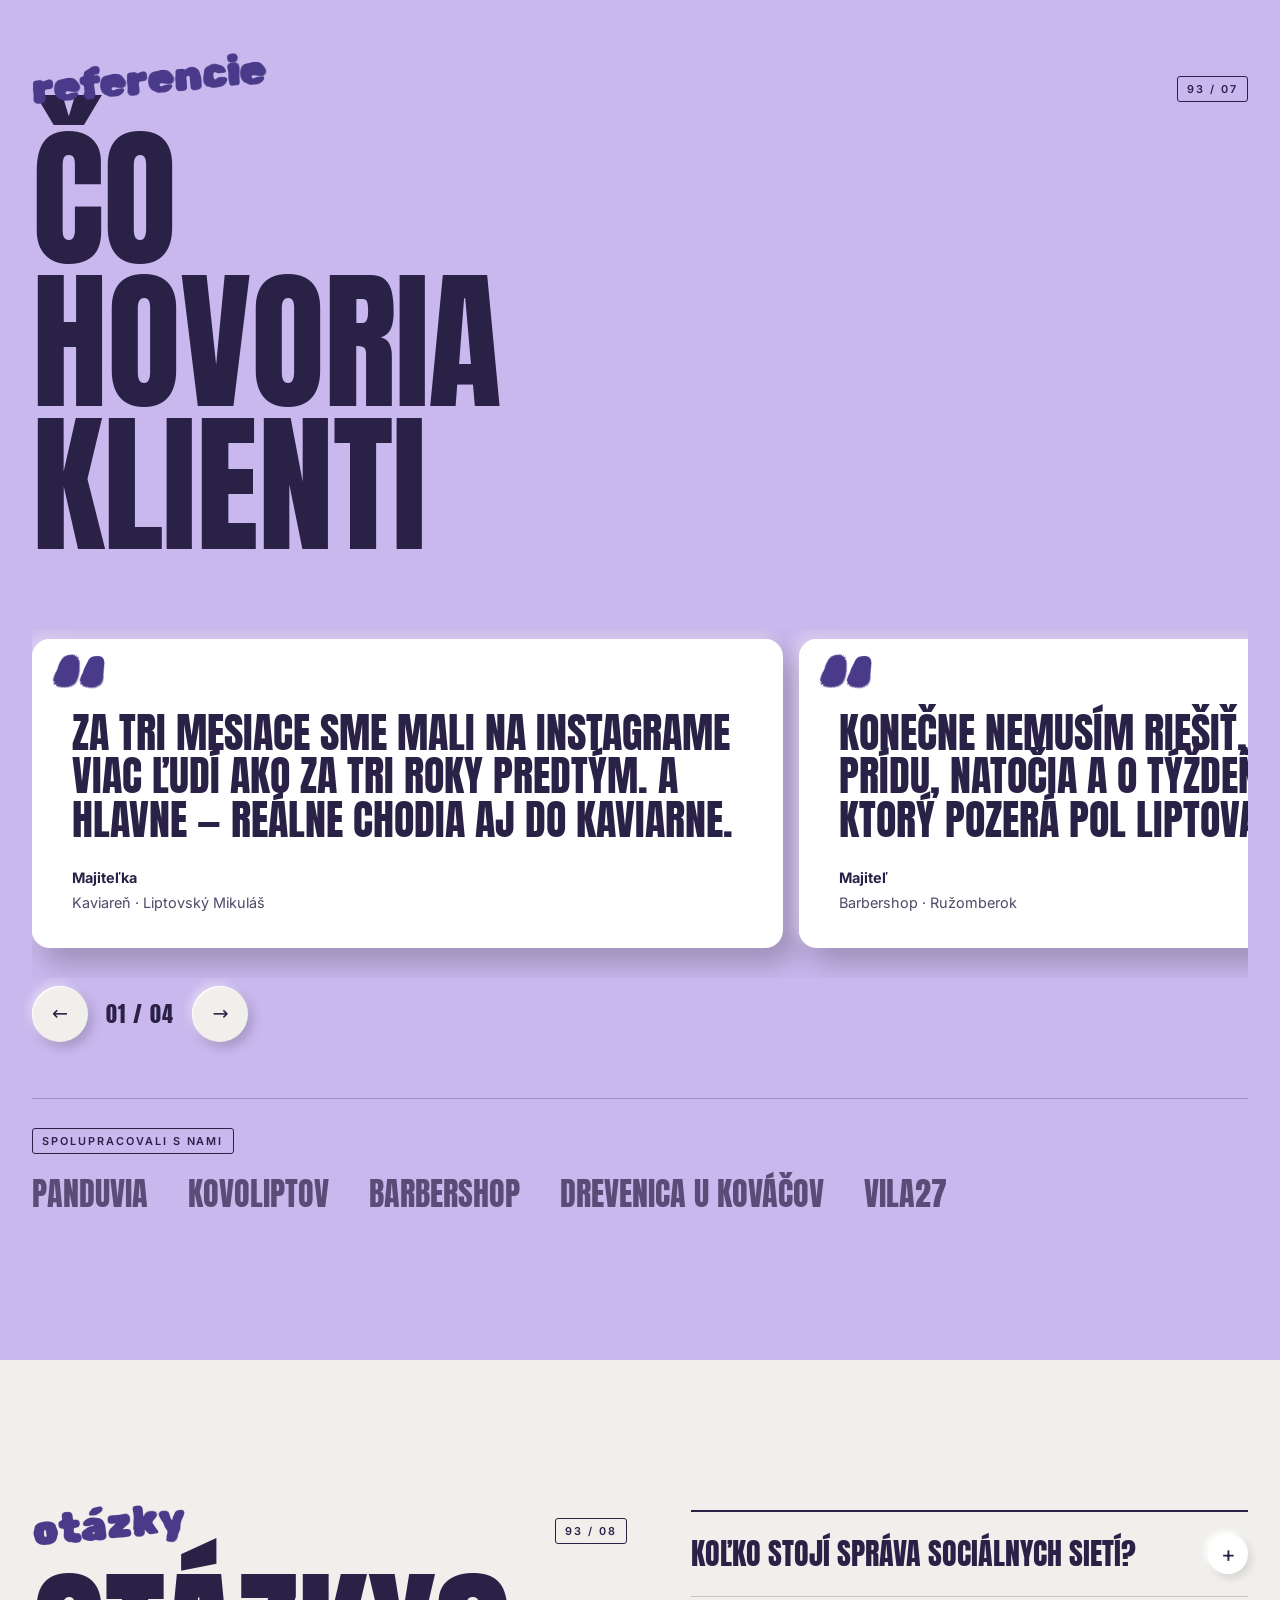
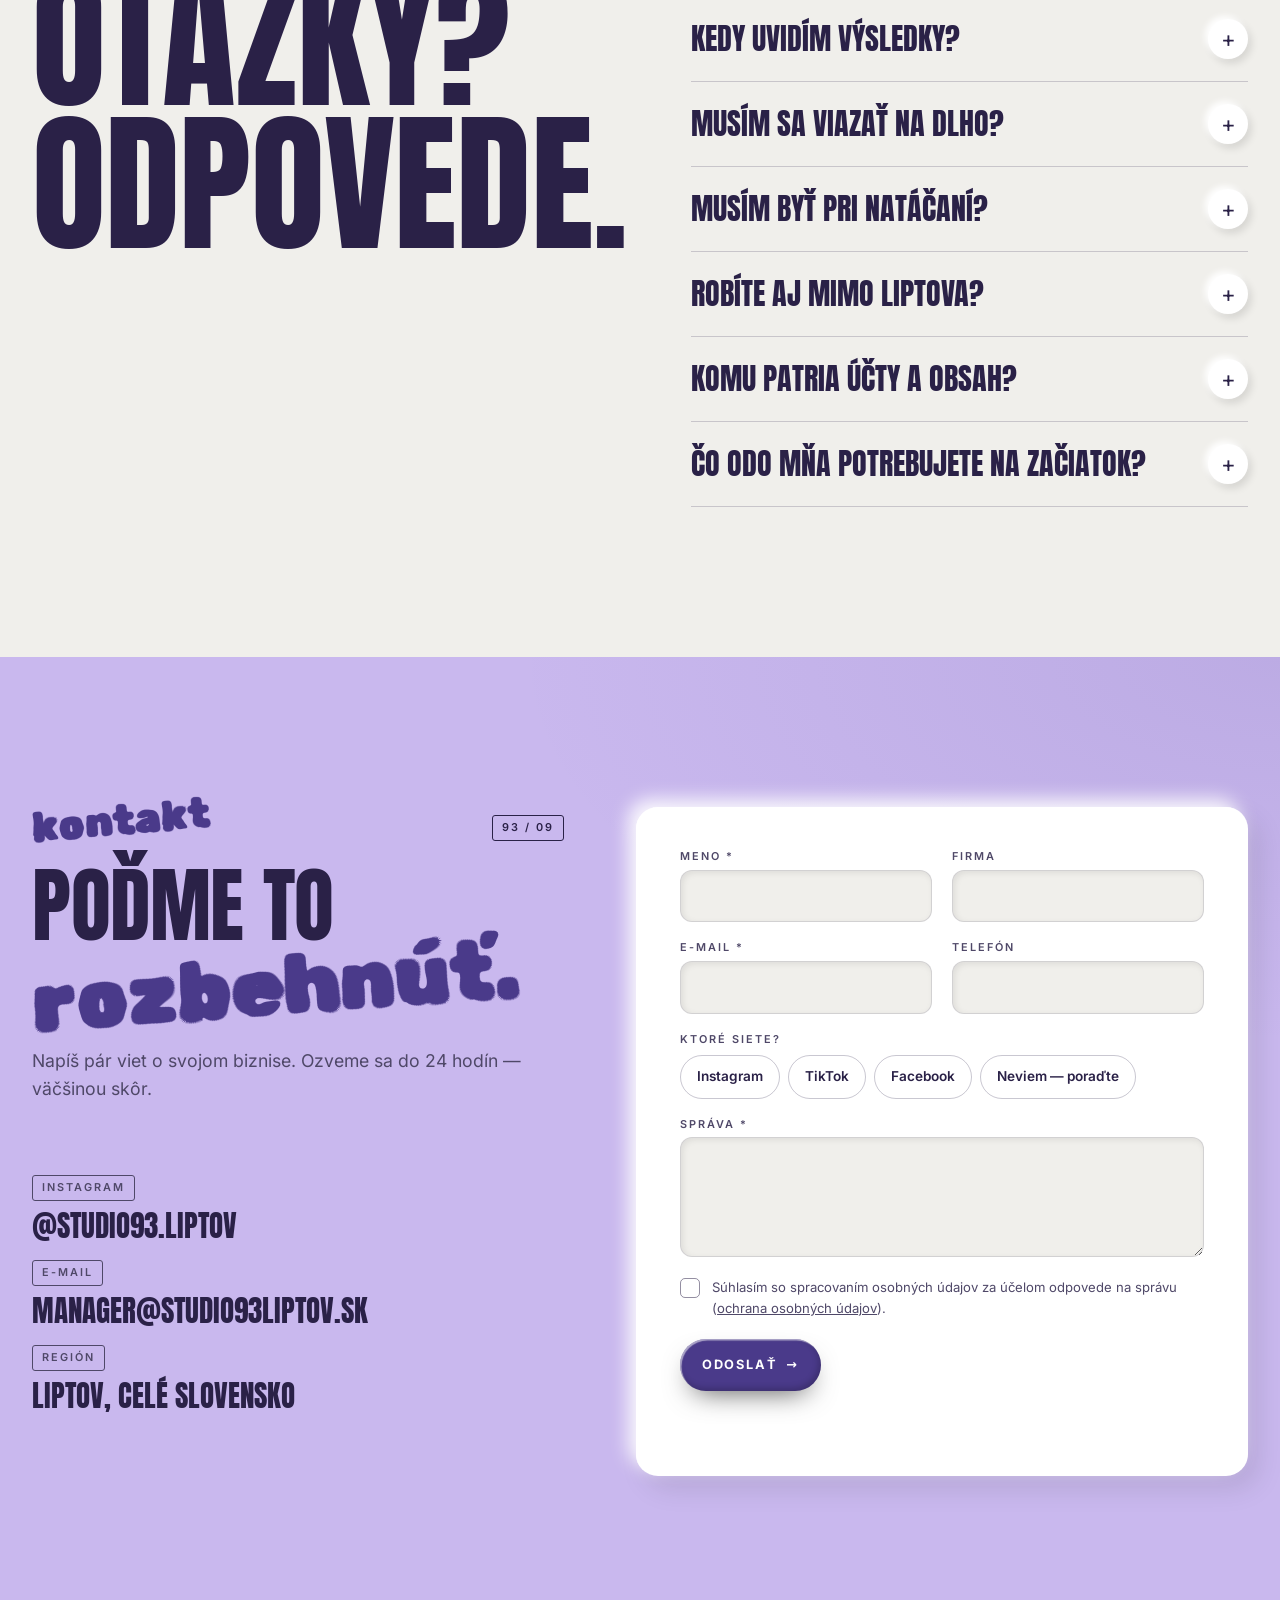
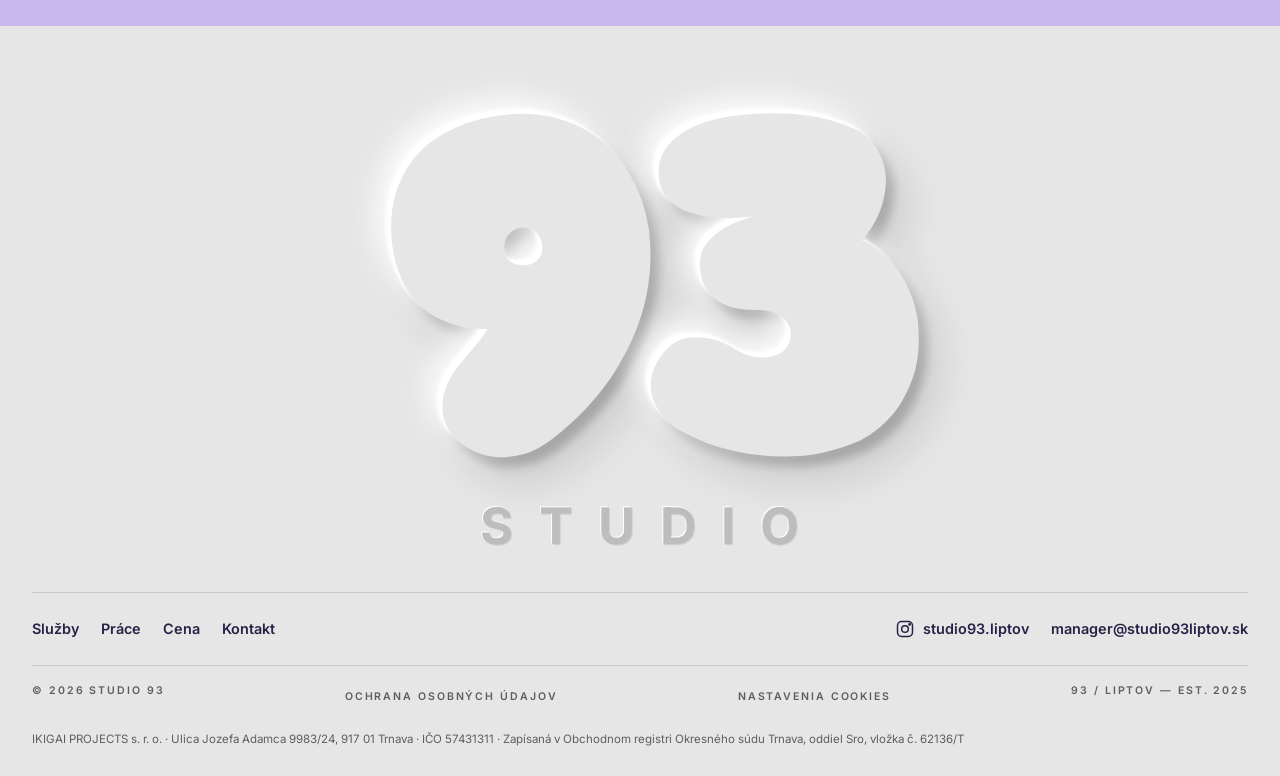
==== commit 74ee29e9: "SEO fixes, responsive layout fixes and interactive team section SEO - .htaccess: 301 redirects to ht" ====
--- a/alexa/index.html
+++ b/alexa/index.html
@@ -3,12 +3,13 @@
 <head>
   <meta charset="utf-8">
   <meta name="viewport" content="width=device-width, initial-scale=1, viewport-fit=cover">
-  <title>STUDIO 93 — Správa sociálnych sietí Liptov | Instagram, TikTok, Facebook</title>
-  <meta name="description" content="STUDIO 93 je social media agentúra z Liptova. Správa sociálnych sietí, foto a video obsah, reels, TikTok, copywriting a reklama pre biznisy v Liptovskom Mikuláši, Ružomberku a Liptovskom Hrádku.">
-  <meta name="keywords" content="správa sociálnych sietí Liptov, social media agentúra Liptovský Mikuláš, správa Instagramu Liptov, TikTok marketing Ružomberok, tvorba obsahu Liptov, reels, foto video Liptovský Hrádok, reklama na Facebooku">
+  <title>STUDIO 93 – Správa sociálnych sietí | Liptov, Ružomberok</title>
+  <meta name="description" content="Social media agentúra z Liptova: správa Instagramu, TikToku a Facebooku, foto, video, reels a reklama pre firmy v Liptovskom Mikuláši a Ružomberku.">
   <meta name="theme-color" content="#C9B8EE">
   <link rel="canonical" href="https://studio93liptov.sk/">
   <link rel="icon" href="assets/favicon.svg" type="image/svg+xml">
+  <link rel="icon" href="assets/favicon-48.png" type="image/png" sizes="48x48">
+  <link rel="apple-touch-icon" href="assets/apple-touch-icon.png">
 
   <meta property="og:type" content="website">
   <meta property="og:locale" content="sk_SK">
@@ -25,26 +26,50 @@
   <script type="application/ld+json">
   {
     "@context": "https://schema.org",
-    "@type": "ProfessionalService",
-    "name": "STUDIO 93",
-    "legalName": "IKIGAI PROJECTS s. r. o.",
-    "identifier": { "@type": "PropertyValue", "propertyID": "IČO", "value": "57431311" },
-    "description": "Správa sociálnych sietí, tvorba obsahu, reels, TikTok a platená reklama pre biznisy na Liptove.",
-    "url": "https://studio93liptov.sk/",
-    "image": "https://studio93liptov.sk/assets/og-image.png",
-    "email": "manager@studio93liptov.sk",
-    "address": { "@type": "PostalAddress", "addressLocality": "Liptovský Mikuláš", "addressRegion": "Žilinský kraj", "addressCountry": "SK" },
-    "areaServed": ["Liptov", "Liptovský Mikuláš", "Ružomberok", "Liptovský Hrádok"],
-    "sameAs": ["https://www.instagram.com/studio93.liptov/"]
+    "@graph": [
+      {
+        "@type": "ProfessionalService",
+        "@id": "https://studio93liptov.sk/#business",
+        "name": "STUDIO 93",
+        "legalName": "IKIGAI PROJECTS s. r. o.",
+        "identifier": { "@type": "PropertyValue", "propertyID": "IČO", "value": "57431311" },
+        "description": "Social media agentúra z Liptova: správa sociálnych sietí, tvorba obsahu, reels, TikTok, web dizajn a platená reklama pre firmy v Liptovskom Mikuláši, Ružomberku a Liptovskom Hrádku.",
+        "url": "https://studio93liptov.sk/",
+        "logo": "https://studio93liptov.sk/assets/logo.png",
+        "image": "https://studio93liptov.sk/assets/og-image.png",
+        "email": "manager@studio93liptov.sk",
+        "address": { "@type": "PostalAddress", "addressLocality": "Liptovský Mikuláš", "addressRegion": "Žilinský kraj", "addressCountry": "SK" },
+        "areaServed": [
+          { "@type": "AdministrativeArea", "name": "Liptov" },
+          { "@type": "City", "name": "Liptovský Mikuláš" },
+          { "@type": "City", "name": "Ružomberok" },
+          { "@type": "City", "name": "Liptovský Hrádok" }
+        ],
+        "knowsLanguage": ["sk", "en"],
+        "sameAs": ["https://www.instagram.com/studio93.liptov/"]
+      },
+      {
+        "@type": "WebSite",
+        "@id": "https://studio93liptov.sk/#website",
+        "url": "https://studio93liptov.sk/",
+        "name": "STUDIO 93",
+        "inLanguage": "sk",
+        "publisher": { "@id": "https://studio93liptov.sk/#business" }
+      }
+    ]
   }
   </script>
 
   <!-- ?v= forces browsers to fetch the new file — bump it whenever styles.css / main.js change -->
+  <!-- headline font (Anton) loads first, so the big hero title doesn't jump when it swaps in -->
+  <link rel="preload" href="assets/fonts/anton-latin.woff2" as="font" type="font/woff2" crossorigin>
+  <link rel="preload" href="assets/fonts/anton-latin-ext.woff2" as="font" type="font/woff2" crossorigin>
   <link rel="stylesheet" href="assets/fonts/fonts.css?v=2">
-  <link rel="stylesheet" href="styles.css?v=2">
-  <script src="https://cdnjs.cloudflare.com/ajax/libs/gsap/3.12.5/gsap.min.js" defer></script>
-  <script src="https://cdnjs.cloudflare.com/ajax/libs/gsap/3.12.5/ScrollTrigger.min.js" defer></script>
-  <script src="main.js?v=2" defer></script>
+  <link rel="stylesheet" href="styles.css?v=7">
+  <!-- integrity = fingerprint of the exact file; the browser refuses it if the CDN copy is ever changed. Update it if you change the GSAP version -->
+  <script src="https://cdnjs.cloudflare.com/ajax/libs/gsap/3.12.5/gsap.min.js" integrity="sha512-7eHRwcbYkK4d9g/6tD/mhkf++eoTHwpNM9woBxtPUBWm67zeAfFC+HrdoE2GanKeocly/VxeLvIqwvCdk7qScg==" crossorigin="anonymous" referrerpolicy="no-referrer" defer></script>
+  <script src="https://cdnjs.cloudflare.com/ajax/libs/gsap/3.12.5/ScrollTrigger.min.js" integrity="sha512-onMTRKJBKz8M1TnqqDuGBlowlH0ohFzMXYRNebz+yOcc5TQr/zAKsthzhuv0hiyUKEiQEQXEynnXCvNTOk50dg==" crossorigin="anonymous" referrerpolicy="no-referrer" defer></script>
+  <script src="main.js?v=7" defer></script>
 </head>
 <body>
   <a class="skip" href="#main" data-en="Skip to content">Preskočiť na obsah</a>
@@ -66,7 +91,7 @@
         <a href="#kontakt" data-en="Contact">Kontakt</a>
       </nav>
       <div class="nav__right">
-        <button class="lang" type="button" aria-label="Switch to English">EN</button>
+        <button class="lang" type="button" aria-label="EN — Switch to English">EN</button>
         <a class="btn btn--sm magnetic nav__cta" href="#kontakt" data-en="Let's talk">Poďme na to</a>
         <button class="nav__burger" type="button" aria-expanded="false" aria-controls="menu" aria-label="Menu"><span></span><span></span></button>
       </div>
@@ -98,7 +123,7 @@
           <span class="label label--accent">EST. 2025</span>
         </div>
 
-        <h1 id="hero-title" class="hero__title reveal" data-en="Your business.<br>Our <span class='spray'>feed.</span>">Tvoj biznis.<br>Náš <span class="spray">feed.</span></h1>
+        <h1 id="hero-title" class="hero__title reveal" data-en="<span class='hero__kicker'>Social media management · Liptov</span>Your business.<br>Our <span class='spray'>feed.</span>"><span class="hero__kicker">Správa sociálnych sietí · Liptov</span>Tvoj biznis.<br>Náš <span class="spray">feed.</span></h1>
 
         <p class="hero__sub reveal" data-en="We run social media (Instagram, TikTok and Facebook) for local businesses. Photo, video, reels, copy and ads — from the first idea to results you can actually count. We're based in Liptov.">Robíme sociálne siete (Instagram, TikTok a Facebook) pre lokálne biznisy. Foto, video, reels, texty aj reklamy — od prvého nápadu po výsledky, ktoré vidíš v číslach. Sídlime na Liptove.</p>
 
@@ -134,43 +159,48 @@
           <p class="lead" data-en="No templates off the internet. Every post, reel and campaign is <mark class='brush'>made to measure</mark> for your business.">Žiadne šablóny z internetu. Každý post, reel aj kampaň šijeme <mark class="brush">na mieru</mark> tvojmu biznisu.</p>
         </header>
 
+        <!-- DRAFT: druhá veta v každej karte + blok „Pre koho pracujeme“ pod kartami sú návrh od Claude — skontroluj a uprav -->
         <div class="cards">
           <article class="tag-card reveal">
             <div class="tag-card__top"><span class="tag-card__hole"></span><span>ART. 93—01</span><span>IG · FB · TT</span></div>
             <h3 data-en="Social media management">Správa sociálnych sietí</h3>
-            <p data-en="We plan, post and reply. Your profile stays alive while you're busy with other things.">Plánujeme, postujeme, odpisujeme. Tvoj profil žije, kým ty makáš na iných veciach.</p>
+            <p data-en="We plan, post and reply. Your profile stays alive while you're busy with other things. Instagram, Facebook and TikTok for businesses in Liptovský Mikuláš, Ružomberok and around, with a content plan and copy included.">Plánujeme, postujeme, odpisujeme. Tvoj profil žije, kým ty makáš na iných veciach. Instagram, Facebook aj TikTok pre firmy v Liptovskom Mikuláši, Ružomberku a okolí, s plánom obsahu a textami v cene.</p>
             <div class="tag-card__foot"><span class="barcode"></span><span>01</span></div>
           </article>
           <article class="tag-card reveal">
             <div class="tag-card__top"><span class="tag-card__hole"></span><span>ART. 93—02</span><span>FOTO / VIDEO</span></div>
             <h3 data-en="Content creation">Tvorba obsahu</h3>
-            <p data-en="Together we set your content pillars and we take care of the rest: we show up, shoot photos and roll video. The result is a film look that stops the scroll and sticks in the memory.">Spolu nastavíme content piliere a my sa postaráme o zvyšok: prídeme, nafotíme a natočíme. Výsledkom je filmový obraz, ktorý zastaví scroll a zostane v pamäti.</p>
+            <p data-en="Together we set your content pillars and we take care of the rest: we show up, shoot photos and roll video. The result is a film look that stops the scroll and sticks in the memory. We shoot photos and video right at your place, anywhere in Liptov.">Spolu nastavíme content piliere a my sa postaráme o zvyšok: prídeme, nafotíme a natočíme. Výsledkom je filmový obraz, ktorý zastaví scroll a zostane v pamäti. Fotíme a natáčame priamo u teba v prevádzke, kdekoľvek na Liptove.</p>
             <div class="tag-card__foot"><span class="barcode"></span><span>02</span></div>
           </article>
           <article class="tag-card reveal">
             <div class="tag-card__top"><span class="tag-card__hole"></span><span>ART. 93—03</span><span>9:16</span></div>
             <h3>Reels &amp; TikTok</h3>
-            <p data-en="Short videos with a hook in the first second. We catch trends before they burn out.">Krátke videá s hookom v prvej sekunde. Trendy chytáme skôr, než vyhoria.</p>
+            <p data-en="Short videos with a hook in the first second. We catch trends before they burn out. Script, editing, captions and trending audio: Instagram reels and TikTok videos people in the region watch to the end.">Krátke videá s hookom v prvej sekunde. Trendy chytáme skôr, než vyhoria. Scenár, strih, titulky aj trendové audio: reels na Instagram a videá na TikTok, ktoré ľudia z regiónu dopozerajú.</p>
             <div class="tag-card__foot"><span class="barcode"></span><span>03</span></div>
           </article>
           <article class="tag-card reveal">
             <div class="tag-card__top"><span class="tag-card__hole"></span><span>ART. 93—04</span><span>WEB · E-SHOP</span></div>
             <h3>Web design</h3>
-            <p data-en="Websites and e-shops that look as good as your feed. Fast, mobile-first and ready to sell.">Weby a e-shopy, ktoré vyzerajú rovnako dobre ako tvoj feed. Rýchle, mobilné a pripravené predávať.</p>
+            <p data-en="Websites and e-shops that look as good as your feed. Fast, mobile-first and ready to sell. Landing pages, business websites and e-shops, with custom design and a mobile version.">Weby a e-shopy, ktoré vyzerajú rovnako dobre ako tvoj feed. Rýchle, mobilné a pripravené predávať. Landing page, firemný web aj e-shop, s dizajnom na mieru a mobilnou verziou.</p>
             <div class="tag-card__foot"><span class="barcode"></span><span>04</span></div>
           </article>
           <article class="tag-card reveal">
             <div class="tag-card__top"><span class="tag-card__hole"></span><span>ART. 93—05</span><span>META · TT ADS</span></div>
             <h3 data-en="Paid ads">Platená reklama</h3>
-            <p data-en="Meta and TikTok ads targeted at people around you. Every euro has a job.">Meta a TikTok Ads cielené na ľudí z okolia. Každé euro má svoju úlohu.</p>
+            <p data-en="Meta and TikTok ads targeted at people around you. Every euro has a job. We set up Facebook, Instagram and TikTok campaigns for Liptovský Mikuláš, Ružomberok, Liptovský Hrádok or all of Slovakia.">Meta a TikTok Ads cielené na ľudí z okolia. Každé euro má svoju úlohu. Kampane na Facebooku, Instagrame a TikToku nastavíme pre Liptovský Mikuláš, Ružomberok, Liptovský Hrádok alebo celé Slovensko.</p>
             <div class="tag-card__foot"><span class="barcode"></span><span>05</span></div>
           </article>
           <article class="tag-card reveal">
             <div class="tag-card__top"><span class="tag-card__hole"></span><span>ART. 93—06</span><span>DATA</span></div>
             <h3 data-en="Strategy &amp; reporting">Stratégia a reporting</h3>
-            <p data-en="A clear plan, a monthly report and numbers without fluff. You'll know what works and why.">Jasný plán, mesačný report a čísla bez omáčok. Vieš, čo funguje a prečo.</p>
+            <p data-en="A clear plan, a monthly report and numbers without fluff. You'll know what works and why. We start with an audit of your profiles and competitors, then a content plan for the coming months.">Jasný plán, mesačný report a čísla bez omáčok. Vieš, čo funguje a prečo. Na začiatok audit tvojich profilov a konkurencie, potom plán obsahu na ďalšie mesiace.</p>
             <div class="tag-card__foot"><span class="barcode"></span><span>06</span></div>
           </article>
+        </div>
+        <div class="svc-for reveal">
+          <h3 data-en="Who we work for">Pre koho pracujeme</h3>
+          <p data-en="We're a social media agency from Liptov for small and medium-sized businesses that want people nearby to see them — and come by. It's for you if you run a café, restaurant, guesthouse, barbershop, salon, craft workshop or a manufacturing business in Liptovský Mikuláš, Ružomberok, Liptovský Hrádok or anywhere in the Liptov region. We also do social media management and content creation for clients from all over Slovakia.">Sme social media agentúra z Liptova pre malé a stredné firmy, ktoré chcú, aby ich ľudia z okolia videli — a prišli. Je to pre teba, ak máš kaviareň, reštauráciu, penzión, barbershop, salón, remeselnú dielňu alebo výrobnú firmu v Liptovskom Mikuláši, Ružomberku, Liptovskom Hrádku či kdekoľvek na Liptove. Správu sociálnych sietí a tvorbu obsahu robíme aj pre klientov z celého Slovenska.</p>
         </div>
       </div>
     </section>
@@ -180,42 +210,42 @@
       <div class="wrap">
         <header class="sec-head reveal">
           <div class="sec-head__top"><span class="marker" data-en="work">práce</span><span class="label">93 / 02</span></div>
-          <h2 id="prace-title" data-en="A feed<br>that sells">Feed, ktorý<br>predáva</h2>
+          <h2 id="prace-title" data-en="A feed<br>that<br>sells">Feed,<br>ktorý<br>predáva</h2>
         </header>
 
         <!-- PLACEHOLDER: karty s názvom „Reel“ nemajú doplneného klienta — doplň meno klienta do <small> -->
         <div class="stage">
           <div class="ring" id="ring">
             <div class="card">
-              <video class="ph" src="assets/reels/barbershop.mp4" poster="assets/reels/barbershop.jpg" width="540" height="960" muted loop playsinline preload="none" aria-label="Reel pre barbershop"></video>
+              <video class="ph" src="assets/reels/barbershop.mp4" poster="assets/reels/barbershop.webp" width="540" height="960" muted loop playsinline preload="none" aria-label="Reel pre barbershop"></video>
               <div class="card__top"><small>Barbershop</small><span class="card__play" aria-hidden="true"><svg width="16" height="16" viewBox="0 0 16 16"><path d="M4 2.5v11l9-5.5z" fill="currentColor"/></svg></span></div>
             </div>
             <div class="card">
-              <video class="ph" src="assets/reels/panduvia-1.mp4" poster="assets/reels/panduvia-1.jpg" width="540" height="960" muted loop playsinline preload="none" aria-label="Reel pre Panduvia"></video>
+              <video class="ph" src="assets/reels/panduvia-1.mp4" poster="assets/reels/panduvia-1.webp" width="540" height="960" muted loop playsinline preload="none" aria-label="Reel pre Panduvia"></video>
               <div class="card__top"><small>Panduvia</small><span class="card__play" aria-hidden="true"><svg width="16" height="16" viewBox="0 0 16 16"><path d="M4 2.5v11l9-5.5z" fill="currentColor"/></svg></span></div>
             </div>
             <div class="card">
-              <video class="ph" src="assets/reels/kovoliptov.mp4" poster="assets/reels/kovoliptov.jpg" width="540" height="960" muted loop playsinline preload="none" aria-label="Reel pre Kovoliptov"></video>
+              <video class="ph" src="assets/reels/kovoliptov.mp4" poster="assets/reels/kovoliptov.webp" width="540" height="960" muted loop playsinline preload="none" aria-label="Reel pre Kovoliptov"></video>
               <div class="card__top"><small>Kovoliptov</small><span class="card__play" aria-hidden="true"><svg width="16" height="16" viewBox="0 0 16 16"><path d="M4 2.5v11l9-5.5z" fill="currentColor"/></svg></span></div>
             </div>
             <div class="card">
-              <video class="ph" src="assets/reels/reel-1.mp4" poster="assets/reels/reel-1.jpg" width="540" height="960" muted loop playsinline preload="none" aria-label="Reel z dielne"></video>
+              <video class="ph" src="assets/reels/reel-1.mp4" poster="assets/reels/reel-1.webp" width="540" height="960" muted loop playsinline preload="none" aria-label="Reel z dielne"></video>
               <div class="card__top"><small>Reel</small><span class="card__play" aria-hidden="true"><svg width="16" height="16" viewBox="0 0 16 16"><path d="M4 2.5v11l9-5.5z" fill="currentColor"/></svg></span></div>
             </div>
             <div class="card">
-              <video class="ph" src="assets/reels/panduvia-2.mp4" poster="assets/reels/panduvia-2.jpg" width="540" height="960" muted loop playsinline preload="none" aria-label="Reel pre Panduvia: 3 mýty o pieskovaní"></video>
+              <video class="ph" src="assets/reels/panduvia-2.mp4" poster="assets/reels/panduvia-2.webp" width="540" height="960" muted loop playsinline preload="none" aria-label="Reel pre Panduvia: 3 mýty o pieskovaní"></video>
               <div class="card__top"><small>Panduvia</small><span class="card__play" aria-hidden="true"><svg width="16" height="16" viewBox="0 0 16 16"><path d="M4 2.5v11l9-5.5z" fill="currentColor"/></svg></span></div>
             </div>
             <div class="card">
-              <video class="ph" src="assets/reels/dielna.mp4" poster="assets/reels/dielna.jpg" width="540" height="960" muted loop playsinline preload="none" aria-label="Reel: príprava dielne na zimu"></video>
+              <video class="ph" src="assets/reels/dielna.mp4" poster="assets/reels/dielna.webp" width="540" height="960" muted loop playsinline preload="none" aria-label="Reel: príprava dielne na zimu"></video>
               <div class="card__top"><small>Reel</small><span class="card__play" aria-hidden="true"><svg width="16" height="16" viewBox="0 0 16 16"><path d="M4 2.5v11l9-5.5z" fill="currentColor"/></svg></span></div>
             </div>
             <div class="card">
-              <video class="ph" src="assets/reels/panduvia-3.mp4" poster="assets/reels/panduvia-3.jpg" width="540" height="960" muted loop playsinline preload="none" aria-label="Reel pre Panduvia: 5 znakov"></video>
+              <video class="ph" src="assets/reels/panduvia-3.mp4" poster="assets/reels/panduvia-3.webp" width="540" height="960" muted loop playsinline preload="none" aria-label="Reel pre Panduvia: 5 znakov"></video>
               <div class="card__top"><small>Panduvia</small><span class="card__play" aria-hidden="true"><svg width="16" height="16" viewBox="0 0 16 16"><path d="M4 2.5v11l9-5.5z" fill="currentColor"/></svg></span></div>
             </div>
             <div class="card">
-              <video class="ph" src="assets/reels/trend.mp4" poster="assets/reels/trend.jpg" width="540" height="960" muted loop playsinline preload="none" aria-label="Trendový reel"></video>
+              <video class="ph" src="assets/reels/trend.mp4" poster="assets/reels/trend.webp" width="540" height="960" muted loop playsinline preload="none" aria-label="Trendový reel"></video>
               <div class="card__top"><small>Reel</small><span class="card__play" aria-hidden="true"><svg width="16" height="16" viewBox="0 0 16 16"><path d="M4 2.5v11l9-5.5z" fill="currentColor"/></svg></span></div>
             </div>
           </div>
@@ -422,7 +452,7 @@
       <div class="wrap about__grid">
         <div class="about__photos">
           <figure class="about__main reveal crack-wrap">
-            <div class="about__img"><img class="ph" data-parallax="0.08" src="assets/about-1.jpg" width="900" height="900" loading="lazy" alt="Fotka zo Syren shootu: modelka v mikine pri veľkej Ownership Card"></div>
+            <div class="about__img"><img class="ph" data-parallax="0.08" src="assets/about-1.webp" width="900" height="900" loading="lazy" alt="Fotka zo Syren shootu: modelka v mikine pri veľkej Ownership Card"></div>
             <svg class="crack" viewBox="0 0 400 500" preserveAspectRatio="none" aria-hidden="true">
               <g>
                 <path pathLength="1" d="M262 196 L300 150 L318 112 L352 78 L372 30 L400 0"/>
@@ -441,7 +471,7 @@
             <figcaption>FW25 — SYREN CREATIVE STUDIO</figcaption>
           </figure>
           <figure class="about__second reveal">
-            <img class="ph" src="assets/about-2.jpg" width="748" height="688" loading="lazy" alt="Fotka moodboardu značky Syren">
+            <img class="ph" src="assets/about-2.webp" width="748" height="688" loading="lazy" alt="Fotka moodboardu značky Syren">
             <span class="tape tape--tl"></span>
           </figure>
         </div>
@@ -474,14 +504,26 @@
         </header>
 
         <!-- PLACEHOLDER: fotky aj pozície sú ukážkové — nahraď reálnymi portrétmi a pozíciami -->
+        <!-- veľké obrazovky: Alexa | logo | Martin; mobil: pod sebou, bez loga. Fotky sú čiernobiele, po prejdení myšou farebné -->
         <ul class="team">
-          <li class="member reveal">
-            <img class="bw ph" src="https://picsum.photos/seed/s93-team-1/600/750?grayscale" width="600" height="750" loading="lazy" alt="Ukážka: portrét — Alexa Vachálková">
+          <li class="member reveal" data-side="left">
+            <div class="member__card">
+              <img class="bw ph" src="assets/team/alexa.webp" width="600" height="750" loading="lazy" alt="Portrét — Alexa Vachálková">
+              <span class="member__glare" aria-hidden="true"></span>
+            </div>
             <h3>Alexa Vachálková</h3>
             <p data-en="Role in the team">Pozícia v tíme</p>
           </li>
-          <li class="member reveal">
-            <img class="bw ph" src="https://picsum.photos/seed/s93-team-2/600/750?grayscale" width="600" height="750" loading="lazy" alt="Ukážka: portrét — Martin Pospíšil">
+          <li class="team__logo reveal" aria-hidden="true">
+            <div class="team__float">
+              <span class="logo-tile"><span class="tape tape--tl"></span><span class="logo93"><b>93</b><small>STUDIO</small></span></span>
+            </div>
+          </li>
+          <li class="member reveal" data-side="right">
+            <div class="member__card">
+              <img class="bw ph" src="assets/team/martin.webp" width="600" height="750" loading="lazy" alt="Portrét — Martin Pospíšil">
+              <span class="member__glare" aria-hidden="true"></span>
+            </div>
             <h3>Martin Pospíšil</h3>
             <p data-en="Role in the team">Pozícia v tíme</p>
           </li>
@@ -635,7 +677,7 @@
           <a href="#kontakt" data-en="Contact">Kontakt</a>
         </nav>
         <div class="footer__social">
-          <a href="https://www.instagram.com/studio93.liptov/" target="_blank" rel="noopener" aria-label="STUDIO 93 na Instagrame">
+          <a href="https://www.instagram.com/studio93.liptov/" target="_blank" rel="noopener" aria-label="studio93.liptov — STUDIO 93 na Instagrame">
             <svg viewBox="0 0 24 24" aria-hidden="true"><rect x="3" y="3" width="18" height="18" rx="5"/><circle cx="12" cy="12" r="4"/><circle cx="17.5" cy="6.5" r=".8" fill="currentColor"/></svg> studio93.liptov
           </a>
           <!-- PLACEHOLDER: doplň TikTok / Facebook odkazy, keď existujú -->
@@ -656,7 +698,7 @@
   <!-- ============ COOKIES (consent) ============ -->
   <div class="ck light" id="cookies" role="dialog" aria-labelledby="ck-title" aria-describedby="ck-text" hidden>
     <p class="ck__title" id="ck-title" data-en="Cookies? Only with your OK.">Cookies? Len s tvojím OK.</p>
-    <p class="ck__text" id="ck-text" data-en="We only store what the site needs to work (your language and this choice). Analytics and marketing cookies (Google Analytics, Meta Pixel, TikTok Pixel) are switched on only if you agree. <a href='ochrana-osobnych-udajov.html#cookies'>More info</a>">Ukladáme len to, čo web potrebuje na fungovanie (jazyk a túto voľbu). Analytické a marketingové cookies (Google Analytics, Meta Pixel, TikTok Pixel) zapneme, iba ak súhlasíš. <a href="ochrana-osobnych-udajov.html#cookies">Viac info</a></p>
+    <p class="ck__text" id="ck-text" data-en="We only store what the site needs to work (your language and this choice). Analytics and marketing cookies (Google Analytics, Meta Pixel, TikTok Pixel) are switched on only if you agree. <a href='ochrana-osobnych-udajov.html#cookies'>More about cookies</a>">Ukladáme len to, čo web potrebuje na fungovanie (jazyk a túto voľbu). Analytické a marketingové cookies (Google Analytics, Meta Pixel, TikTok Pixel) zapneme, iba ak súhlasíš. <a href="ochrana-osobnych-udajov.html#cookies">Viac info</a></p>
     <div class="ck__prefs" hidden>
       <label class="toggle"><input type="checkbox" checked disabled><i class="sw"></i><span data-en="Necessary — always on">Nevyhnutné — vždy zapnuté</span></label>
       <label class="toggle"><input type="checkbox" name="analytics"><i class="sw"></i><span data-en="Analytics — Google Analytics">Analytické — Google Analytics</span></label>
--- a/alexa/styles.css
+++ b/alexa/styles.css
@@ -24,7 +24,7 @@
 }
 
 *, *::before, *::after { box-sizing: border-box; }
-html { scroll-behavior: smooth; -webkit-text-size-adjust: 100%; scroll-padding-top: 72px; }
+html { scroll-behavior: smooth; -webkit-text-size-adjust: 100%; scroll-padding-top: 72px; overflow-x: clip; } /* clip on html too, or phones widen the page to fit the tilted marquees */
 body {
   margin: 0;
   background: var(--off);
@@ -221,6 +221,8 @@
 .hero__labels { display: flex; flex-wrap: wrap; gap: 8px; }
 .hero__title { font-size: clamp(3.9rem, 17.5vw, 13.5rem); line-height: .95; }
 .hero__title .spray { font-size: .92em; }
+/* small keyword line inside the h1 (for Google), styled like a label */
+.hero__kicker { display: block; margin-bottom: 14px; font: 700 .78rem/1.3 var(--f-body); letter-spacing: .16em; color: var(--ink); }
 .hero__sub { max-width: 34rem; color: var(--ink); font-size: 1.05rem; margin: 0; }
 .hero__ctas { display: flex; flex-wrap: wrap; gap: 12px; }
 .hero__meta { display: flex; justify-content: space-between; margin-top: 40px; font: 600 .62rem/1 var(--f-body); letter-spacing: .2em; color: var(--muted-l); }
@@ -245,6 +247,9 @@
 
 /* ---------- služby: tag cards ---------- */
 .cards { display: grid; gap: 20px; }
+.svc-for { max-width: 46rem; margin-top: 56px; }
+.svc-for h3 { font-size: clamp(1.9rem, 6vw, 2.4rem); margin-bottom: 12px; }
+.svc-for p { margin: 0; font-size: 1.05rem; }
 .tag-card {
   position: relative; display: flex; flex-direction: column; gap: 14px;
   padding: 22px 22px 18px; border-radius: 14px; background: var(--paper); color: var(--ink);
@@ -313,7 +318,7 @@
 .calc label { position: relative; }
 .svc input, .chip input, .seg input, .toggle input { position: absolute; opacity: 0; width: 1px; height: 1px; }
 
-.svc { display: grid; grid-template-columns: repeat(2, 1fr); gap: 10px; }
+.svc { display: grid; grid-template-columns: repeat(2, minmax(0, 1fr)); gap: 10px; }
 .svc label { display: block; cursor: pointer; }
 .svc__card {
   display: flex; flex-direction: column; gap: 6px; height: 100%; min-height: 118px; padding: 14px; border-radius: 12px;
@@ -323,7 +328,9 @@
 .svc__top { display: flex; align-items: center; gap: 8px; font: 600 .6rem/1 var(--f-body); letter-spacing: .16em; color: var(--muted-l); }
 .svc__check { display: grid; place-items: center; width: 22px; height: 22px; margin-left: auto; border-radius: 50%; border: 1.5px solid rgba(42, 33, 71, .35); transition: background .2s, border-color .2s; }
 .svc__check::after { content: ""; width: 10px; height: 5px; border: solid var(--accent); border-width: 0 0 2px 2px; transform: translateY(-1px) rotate(-45deg) scale(0); transition: transform .25s var(--ease); }
-.svc strong { margin-top: auto; font: 400 1.35rem/1 var(--f-display); text-transform: uppercase; }
+/* title shrinks with its tile (cqi = % of tile width) only when a long word like MANAGEMENT would not fit */
+.svc__card { container-type: inline-size; }
+.svc strong { margin-top: auto; font: 400 min(1.35rem, 18cqi)/1 var(--f-display); text-transform: uppercase; }
 .svc small { font-size: .74rem; color: var(--muted-l); }
 .svc label:hover .svc__card { transform: translateY(-3px); }
 .svc input:checked + .svc__card { background: var(--accent); border-color: var(--accent); color: #fff; box-shadow: inset 1.5px 1.5px 1px rgba(255, 255, 255, .35), inset -2px -3px 6px rgba(0, 0, 0, .2); }
@@ -450,8 +457,35 @@
 .about__facts span { font-size: .72rem; letter-spacing: .14em; text-transform: uppercase; color: var(--muted-l); }
 
 /* ---------- tím ---------- */
-.team { list-style: none; padding: 0; margin: 0; display: grid; gap: 40px 24px; }
-.member img { width: 100%; aspect-ratio: 4 / 5; object-fit: cover; border-radius: 18px; margin-bottom: 18px; }
+/* mobile/tablet: one person per row, no logo. >= 900px: Alexa | logo | Martin (see media query below) */
+.team { list-style: none; padding: 0; margin: 0; display: grid; gap: 48px; max-width: 460px; }
+.team__logo { display: none; }
+/* photo = "trading card": main.js sets --rx/--ry (tilt) and --gx/--gy (glare spot) from the mouse */
+.member__card {
+  position: relative; margin-bottom: 18px; border-radius: 18px; overflow: hidden; isolation: isolate;
+  transform: perspective(900px) rotateX(var(--rx, 0deg)) rotateY(var(--ry, 0deg));
+  transition: transform .6s var(--ease), box-shadow .6s var(--ease);
+  box-shadow: 0 18px 40px -24px rgba(42, 33, 71, .55);
+}
+.member__card img { width: 100%; aspect-ratio: 4 / 5; object-fit: cover; transition: filter .7s var(--ease); }
+.member__glare {
+  position: absolute; inset: 0; pointer-events: none; opacity: 0; transition: opacity .5s;
+  background:
+    radial-gradient(circle at var(--gx, 50%) var(--gy, 30%), rgba(255, 255, 255, .55), rgba(255, 255, 255, 0) 45%),
+    linear-gradient(115deg, rgba(201, 184, 238, 0) 30%, rgba(201, 184, 238, .35) 48%, rgba(255, 255, 255, .25) 52%, rgba(201, 184, 238, 0) 70%);
+  background-size: 100% 100%, 250% 250%;
+  background-position: 0 0, var(--gx, 50%) var(--gy, 50%);
+  mix-blend-mode: soft-light;
+}
+.member.is-active .member__card { box-shadow: 0 34px 60px -26px rgba(42, 33, 71, .7); transition-duration: .15s, .6s; }
+.member.is-active .member__card img { filter: none; }
+.member.is-active .member__glare { opacity: 1; }
+/* stacked (phones/tablets): the card in the middle of the screen glows */
+@media (max-width: 899.98px) {
+  .member.is-active .member__card {
+    box-shadow: 0 0 0 2px rgba(201, 184, 238, .9), 0 0 46px 4px rgba(201, 184, 238, .85), 0 30px 60px -28px rgba(74, 58, 138, .6);
+  }
+}
 .member p { margin: 6px 0 0; font-size: .78rem; font-weight: 600; letter-spacing: .14em; text-transform: uppercase; color: var(--muted-l); }
 
 /* ---------- klienti (logá) ---------- */
@@ -500,6 +534,11 @@
 /* ---------- kontakt ---------- */
 .contact { background: var(--lav) radial-gradient(60% 40% at 100% 0%, rgba(74, 58, 138, .1), transparent); }
 .contact__grid { display: grid; gap: 48px; }
+/* min-width: 0 = a long word can never make a column wider than the screen */
+.contact__grid > * { min-width: 0; }
+/* the heading scales with its own column (cqi = % of column width), so "rozbehnúť." always fits next to the form */
+.contact__grid > div { container-type: inline-size; }
+.contact h2 { font-size: min(clamp(3.4rem, 13vw, 9.5rem), 15.5cqi); }
 .contact__info { list-style: none; padding: 0; margin: 0; display: grid; gap: 18px; }
 .contact__info li { display: grid; gap: 8px; justify-items: start; }
 .contact__info a, .contact__info li > span:last-child { font: 400 clamp(1.3rem, 5vw, 1.8rem)/1.15 var(--f-display); text-transform: uppercase; text-decoration: none; }
@@ -526,8 +565,9 @@
 .pill input:checked + span { background: var(--accent); color: #fff; border-color: var(--accent); }
 .pill input:focus-visible + span, .consent input:focus-visible + span::before { outline: 2px solid var(--accent); outline-offset: 2px; }
 .consent { position: relative; display: flex; font-size: .82rem; color: var(--muted-l); cursor: pointer; }
-.consent span { display: flex; gap: 12px; }
-.consent span::before { content: ""; flex: none; width: 20px; height: 20px; border-radius: 5px; border: 1.5px solid rgba(42, 33, 71, .5); margin-top: 1px; }
+/* block (not flex), so the text and the privacy link wrap as one paragraph; the checkbox sits in the left padding */
+.consent span { display: block; position: relative; padding-left: 32px; }
+.consent span::before { content: ""; position: absolute; left: 0; top: 1px; width: 20px; height: 20px; border-radius: 5px; border: 1.5px solid rgba(42, 33, 71, .5); }
 .consent input:checked + span::before { background: var(--accent) url("data:image/svg+xml,%3Csvg xmlns='http://www.w3.org/2000/svg' viewBox='0 0 20 20'%3E%3Cpath d='M5 10l3 3 7-7' fill='none' stroke='%23FFFFFF' stroke-width='2.4'/%3E%3C/svg%3E"); border-color: var(--accent); }
 .hp { position: absolute; left: -9999px; }
 .form .btn { justify-self: start; }
@@ -544,7 +584,7 @@
 .footer a { text-decoration: none; font-weight: 600; font-size: .9rem; display: inline-flex; align-items: center; gap: 8px; min-height: 32px; }
 .footer a:hover { color: var(--accent); }
 .footer svg { width: 20px; height: 20px; fill: none; stroke: currentColor; stroke-width: 1.8; }
-.footer__legal { font: 600 .66rem/1 var(--f-body); letter-spacing: .18em; text-transform: uppercase; color: #6A6A6A; }
+.footer__legal { font: 600 .66rem/1 var(--f-body); letter-spacing: .18em; text-transform: uppercase; color: #5E5E5E; }
 .footer__company { margin: 0; font-size: .72rem; line-height: 1.6; color: #5E5E5E; }
 details p a { text-underline-offset: 3px; }
 
@@ -564,7 +604,6 @@
 @media (min-width: 640px) {
   .wrap { width: min(100% - 64px, 1320px); }
   .cards { grid-template-columns: repeat(2, 1fr); }
-  .team { grid-template-columns: repeat(2, 1fr); }
   .seg { grid-template-columns: repeat(3, 1fr); }
   .seg--term { grid-template-columns: repeat(4, 1fr); }
   .calc__step { padding: 28px; }
@@ -617,14 +656,23 @@
 
   .calc { grid-template-columns: 1.45fr 1fr; gap: 32px; }
   .calc__bar { display: none; }
-  .svc { grid-template-columns: repeat(3, 1fr); }
+  .svc { grid-template-columns: repeat(3, minmax(0, 1fr)); }
   .receipt { position: sticky; top: 96px; }
 
   .about__grid { grid-template-columns: 1fr 1fr; align-items: center; gap: 80px; }
-  .team { grid-template-columns: repeat(2, minmax(0, 420px)); gap: 28px; }
+  .team { grid-template-columns: minmax(0, 1fr) auto minmax(0, 1fr); align-items: center; gap: 56px; max-width: 1180px; margin: 0 auto; }
+  .team__logo { display: grid; place-items: center; padding-bottom: 60px; } /* bottom padding = names under photos, so the logo sits at photo-middle */
+  .team__float { animation: team-float 6s ease-in-out infinite; }
+  /* main.js sets --lx/--ly/--lt (lean toward the mouse / the hovered person) */
+  .team__logo .logo-tile {
+    font-size: clamp(5.5rem, 10vw, 9rem);
+    transform: perspective(700px) translateX(var(--lt, 0px)) rotateX(var(--lx, 0deg)) rotateY(var(--ly, 0deg)) rotate(-4deg);
+    transition: transform .7s var(--ease);
+  }
+  @keyframes team-float { 50% { transform: translateY(-14px); } }
   .slide { flex-basis: 62%; }
   .faq { grid-template-columns: 1fr 1.6fr; gap: 64px; align-items: start; }
-  .contact__grid { grid-template-columns: 1fr 1.15fr; gap: 72px; align-items: start; }
+  .contact__grid { grid-template-columns: minmax(0, 1fr) minmax(0, 1.15fr); gap: 72px; align-items: start; }
   .form { padding: 44px; }
 }
 
@@ -634,7 +682,7 @@
 }
 
 /* ---------- footer legal links ---------- */
-.footer__legal a { font: inherit; min-height: 0; }
+.footer__legal a { font: inherit; min-height: 24px; } /* 24px = minimum tap target */
 
 /* ---------- cookie consent ---------- */
 .ck {
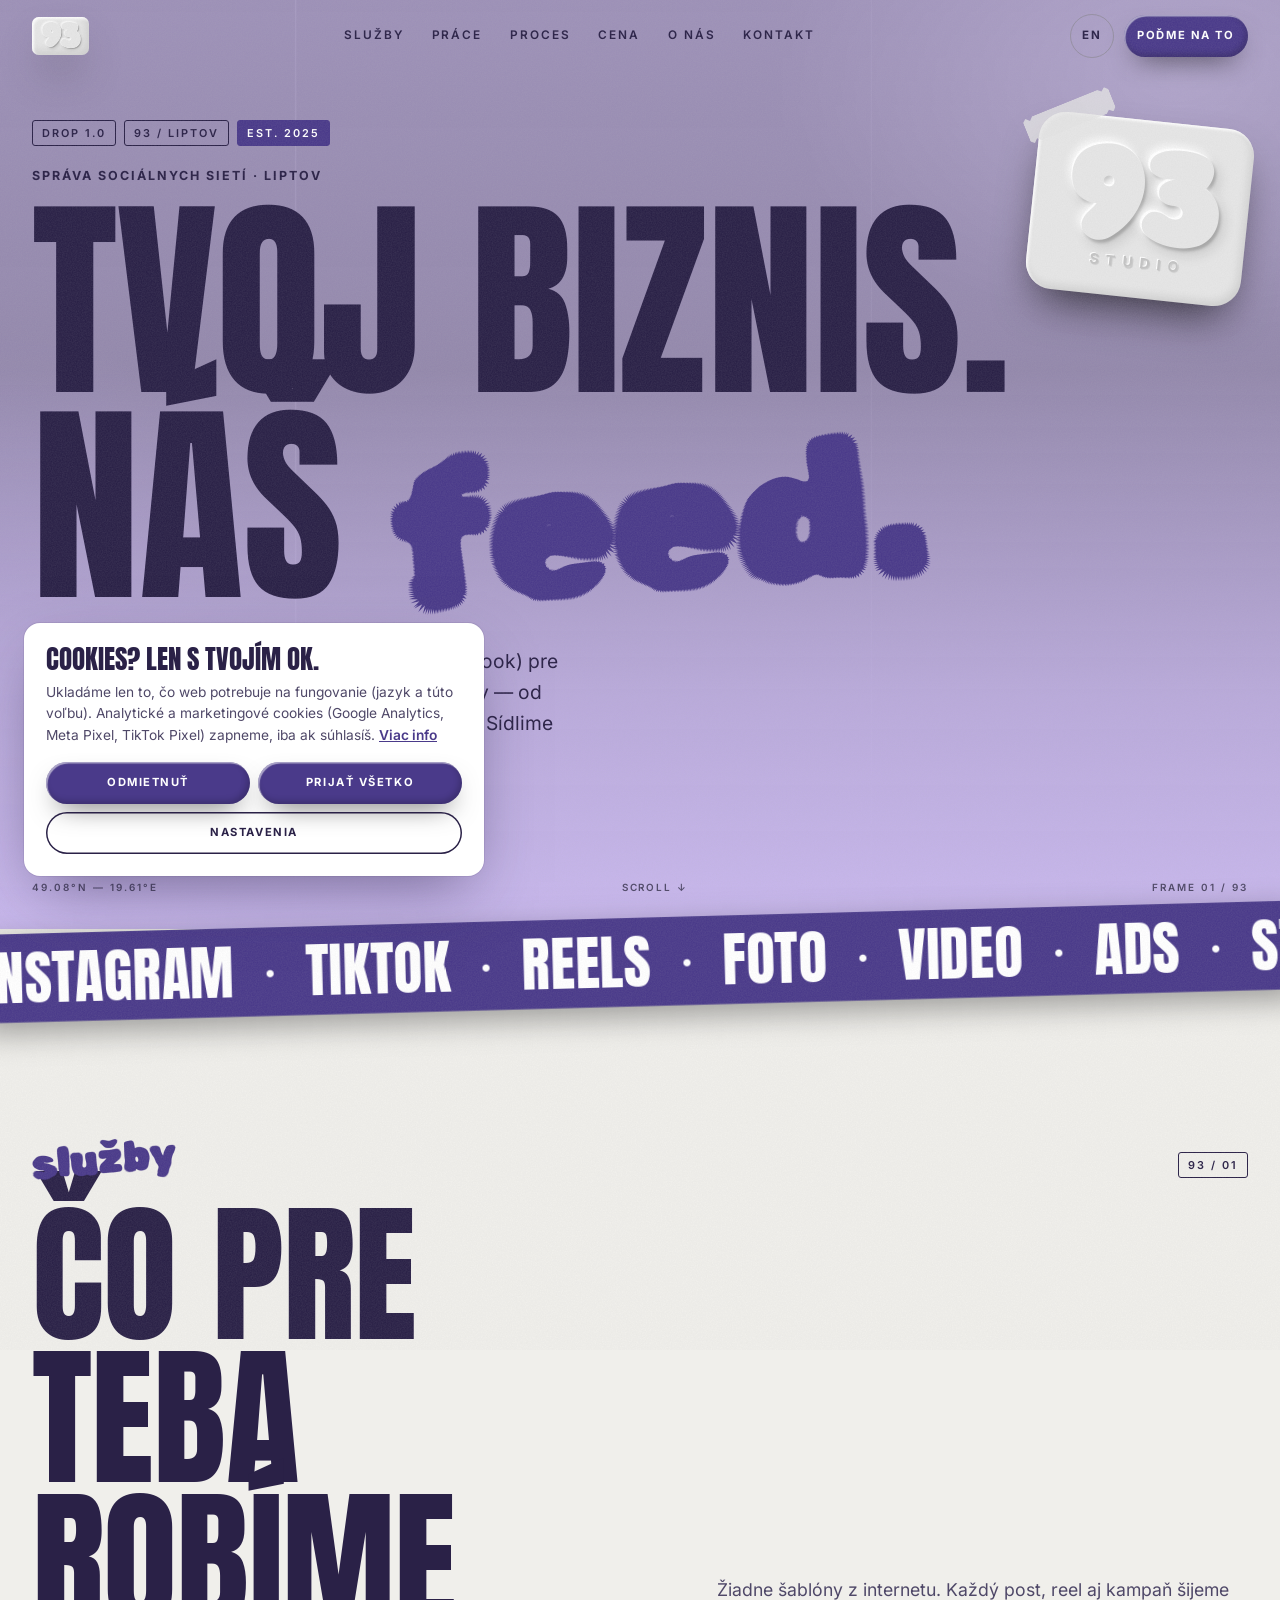
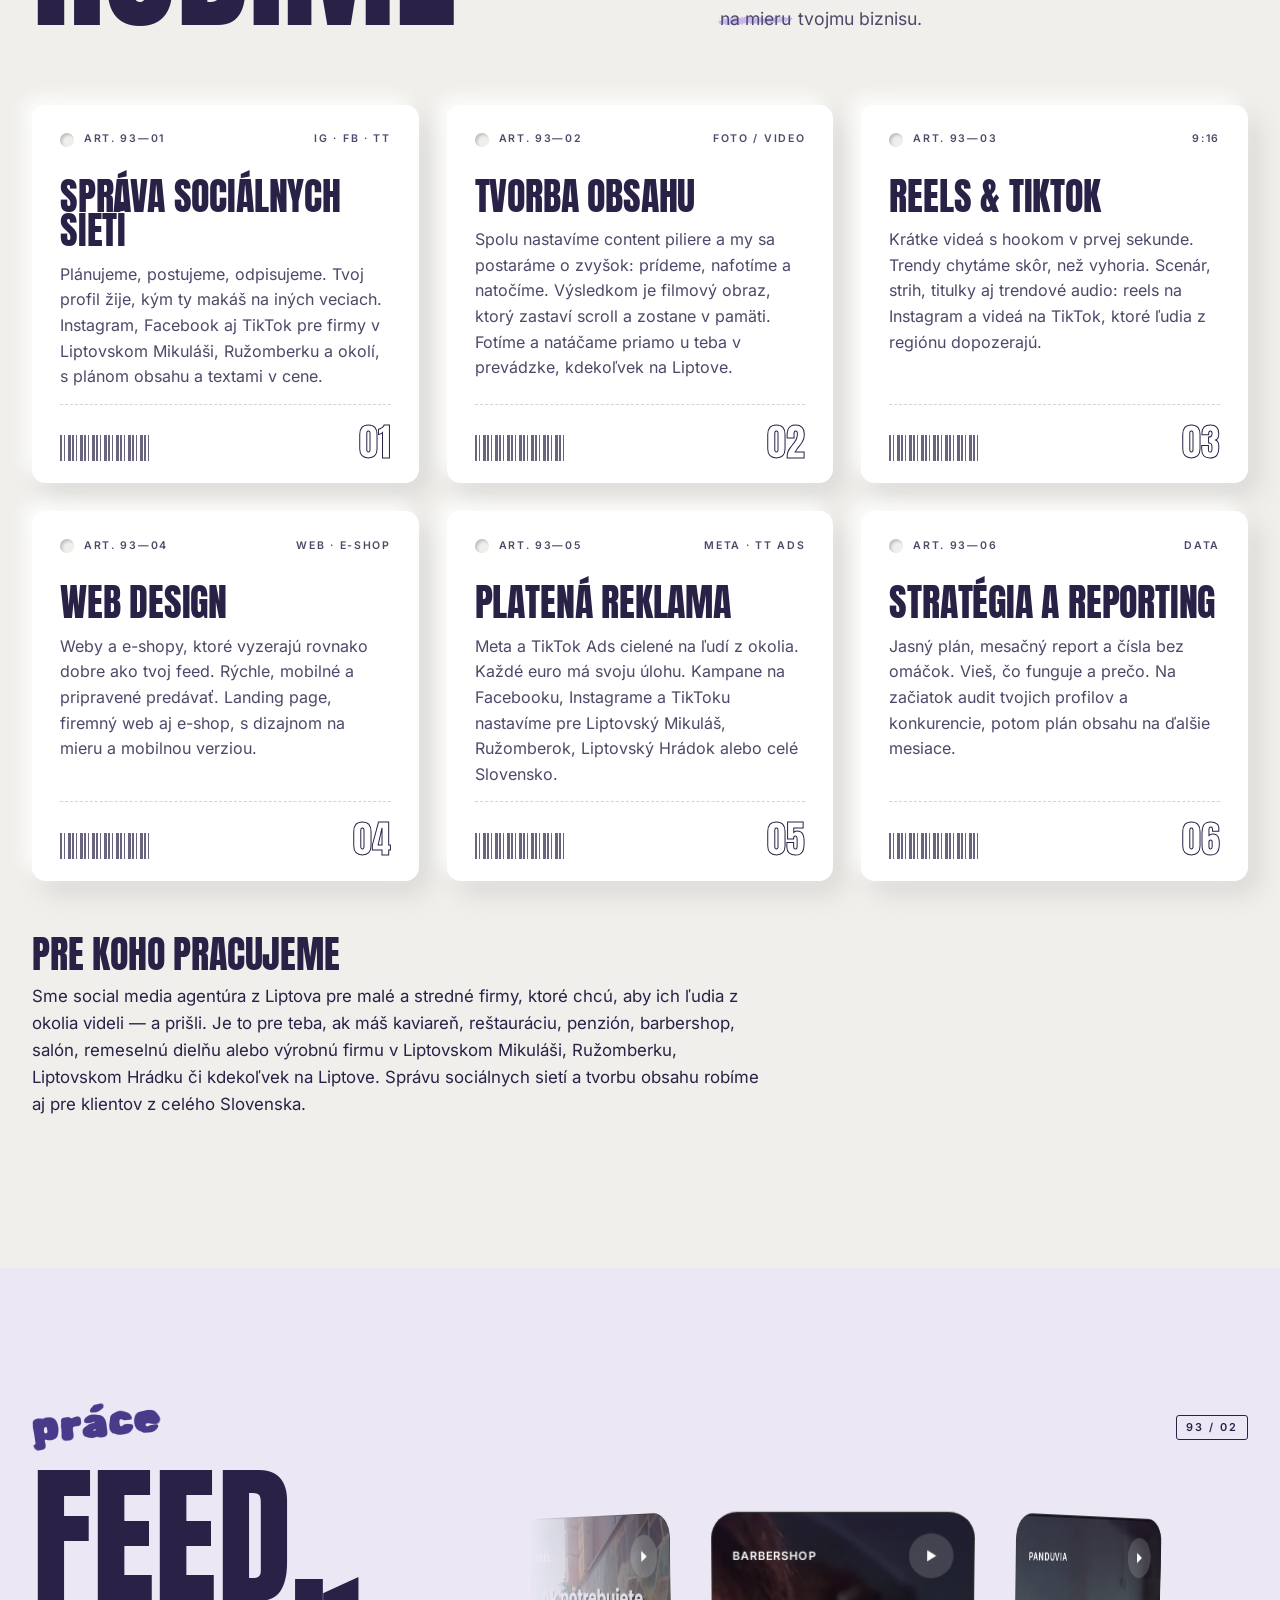
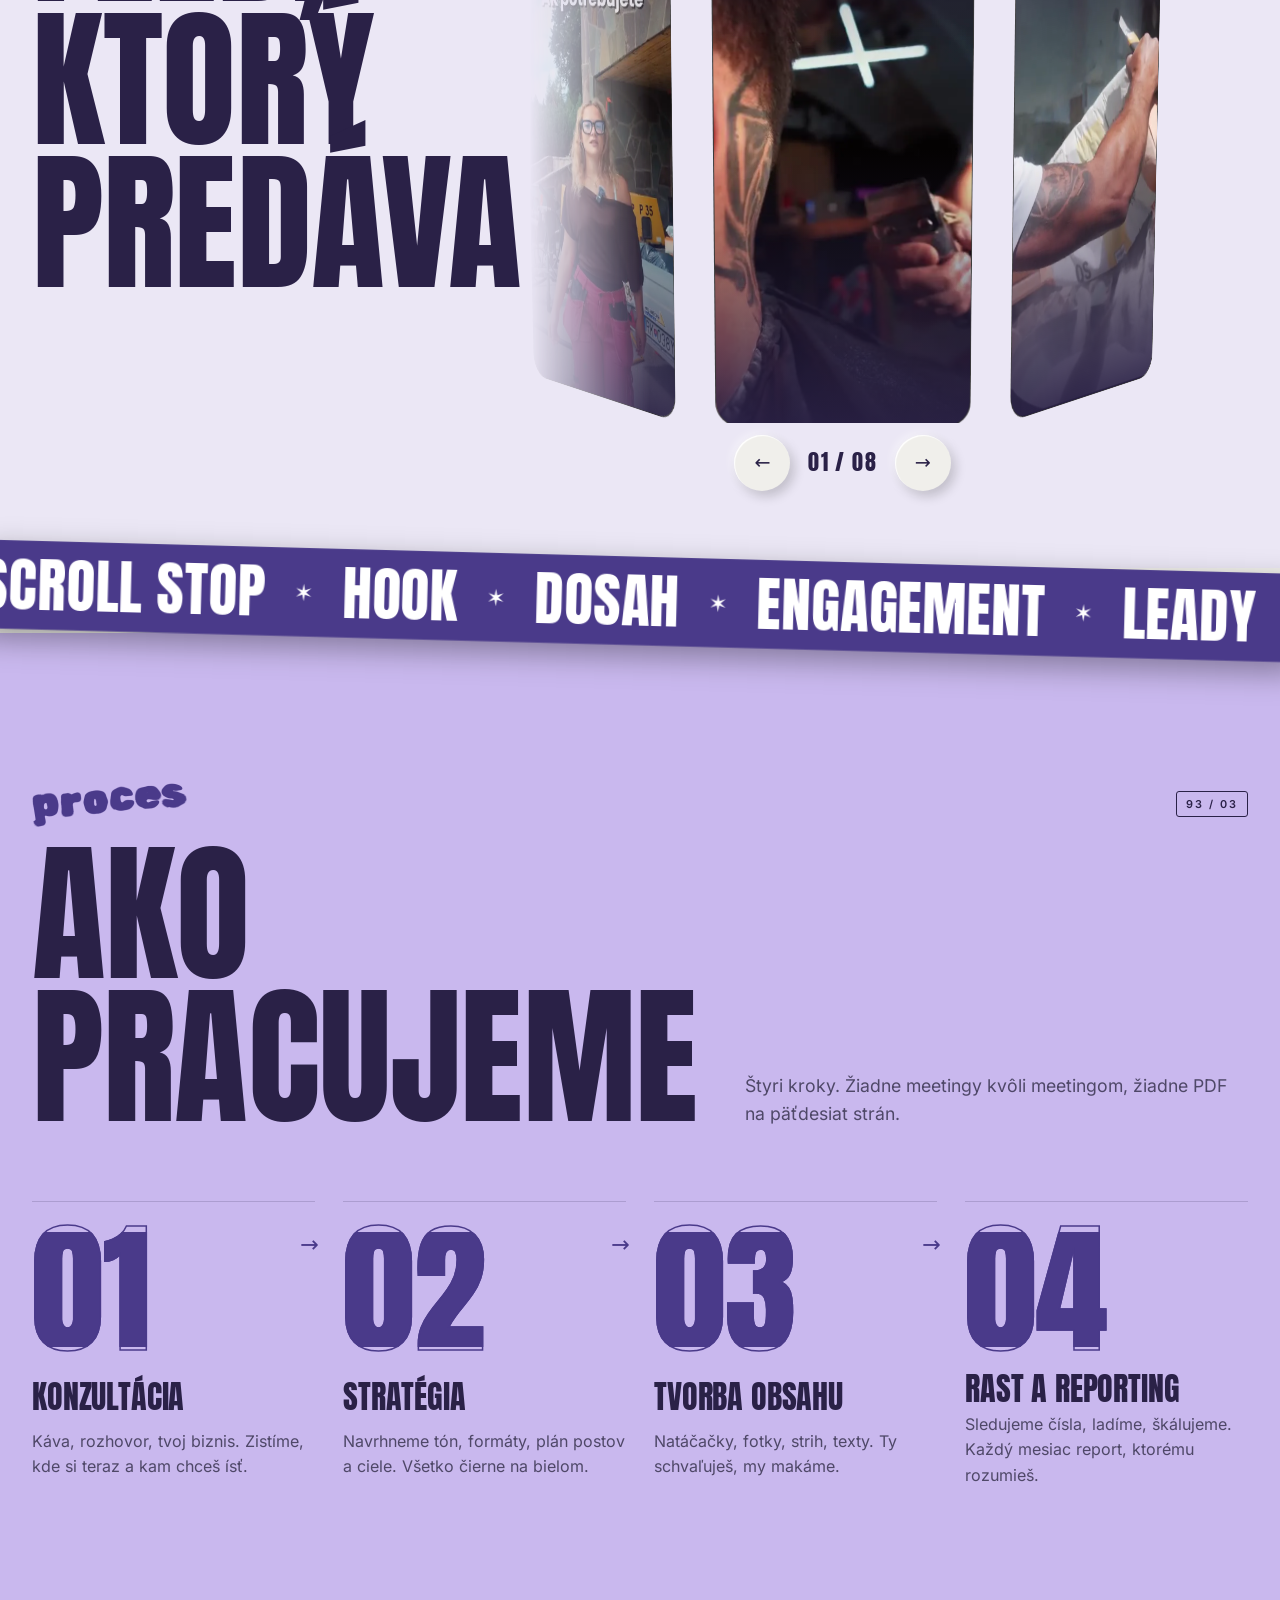
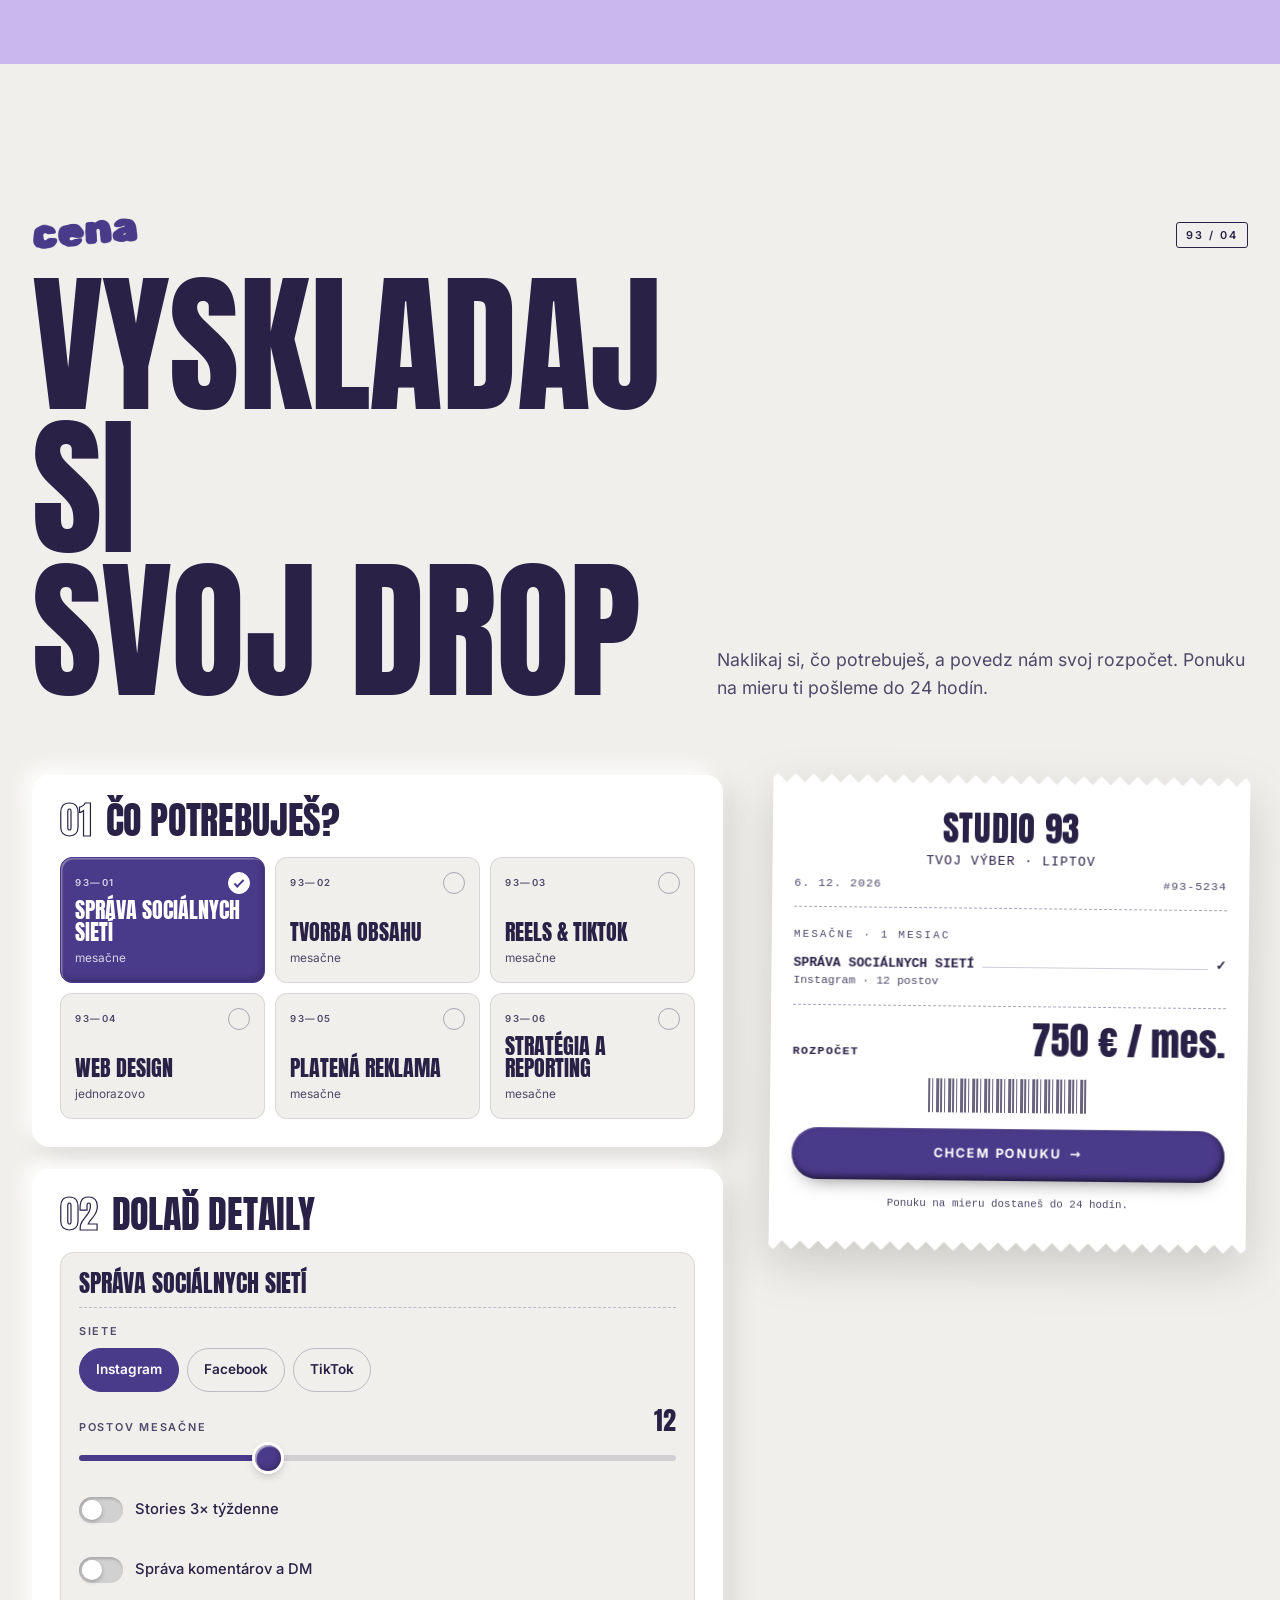
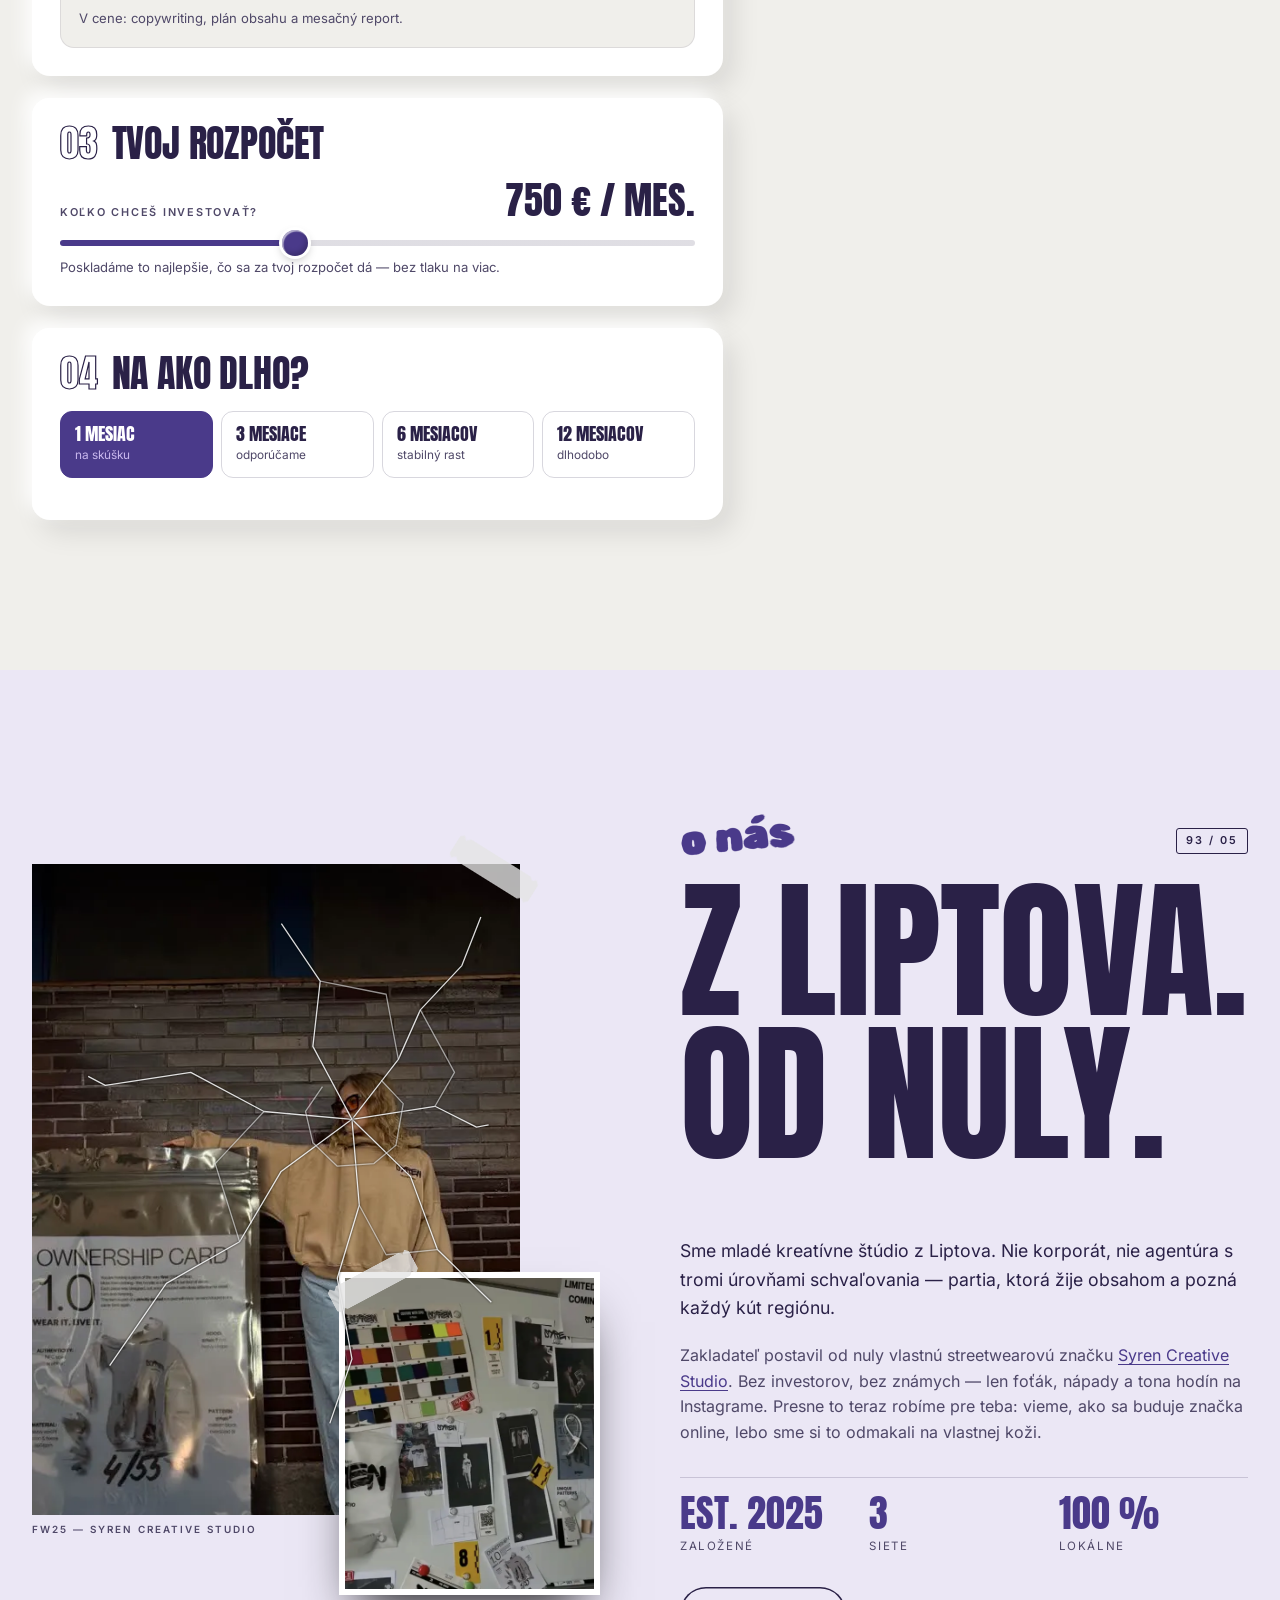
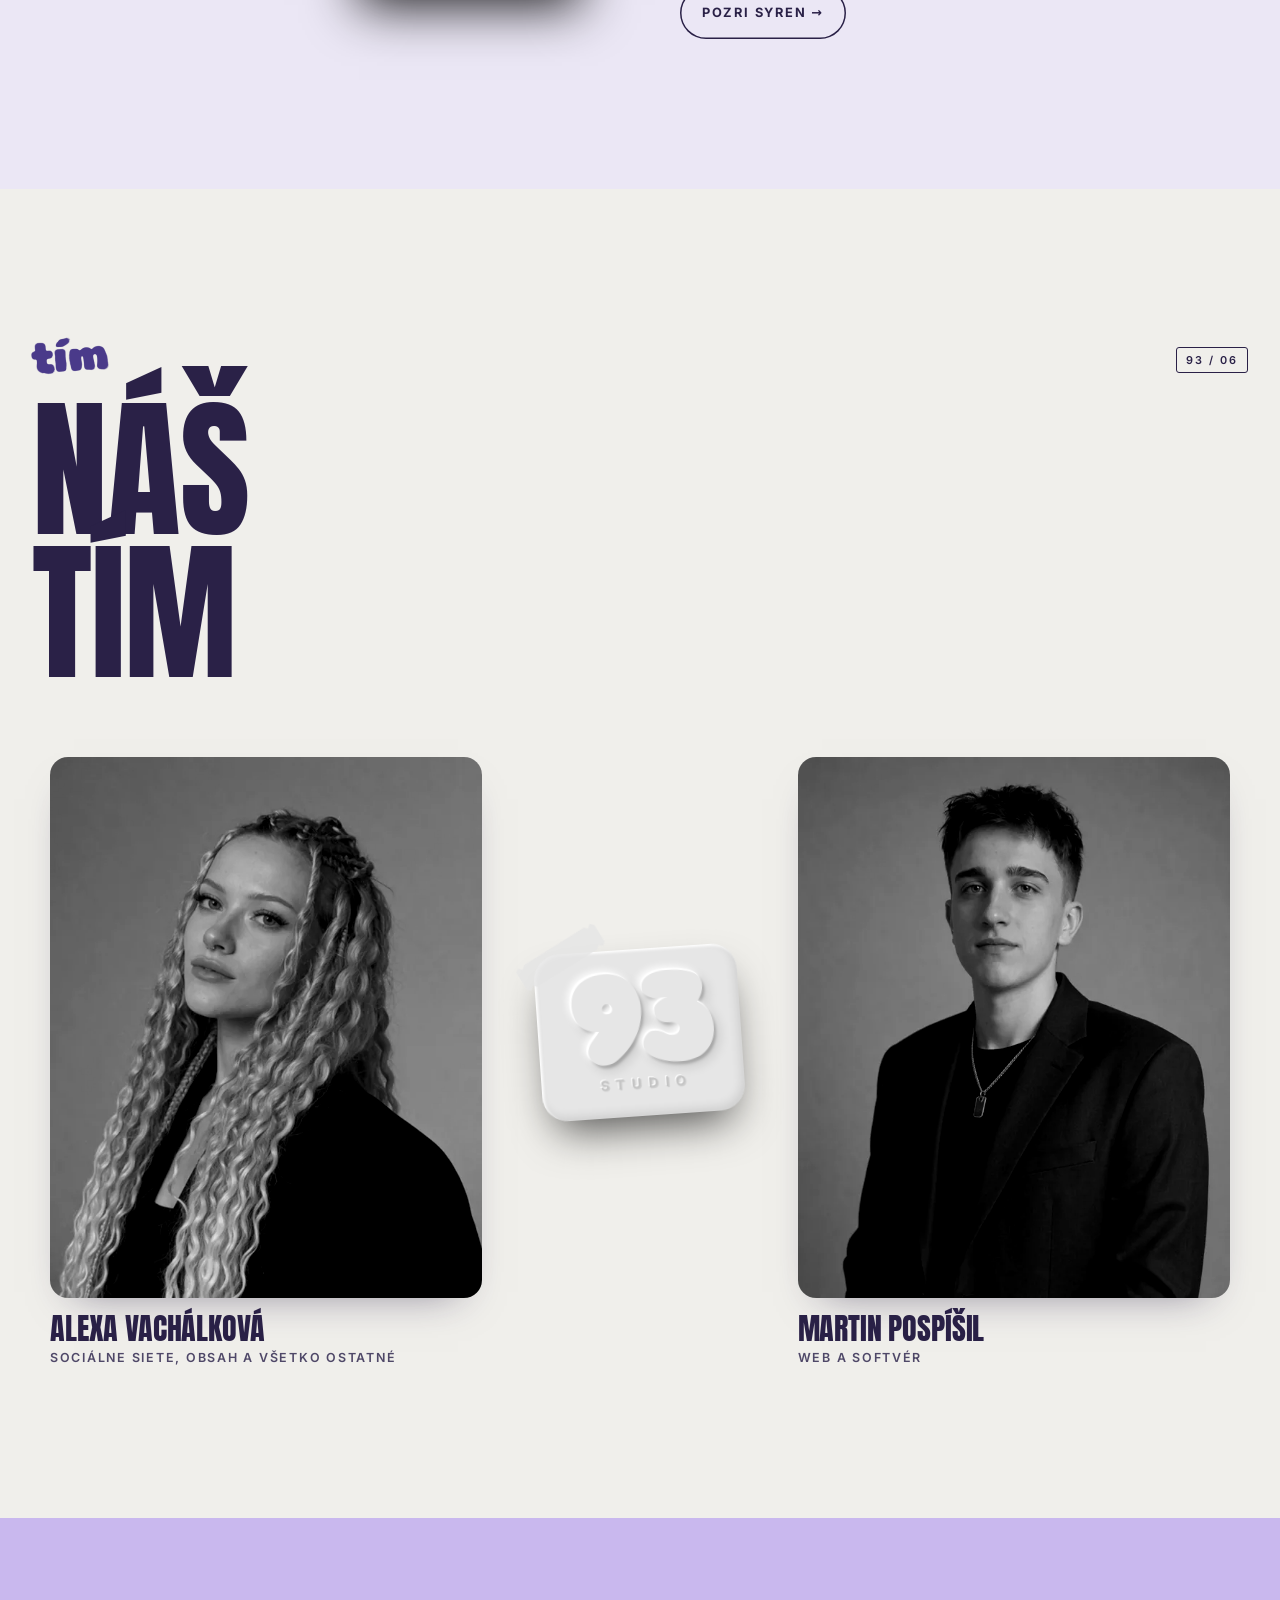
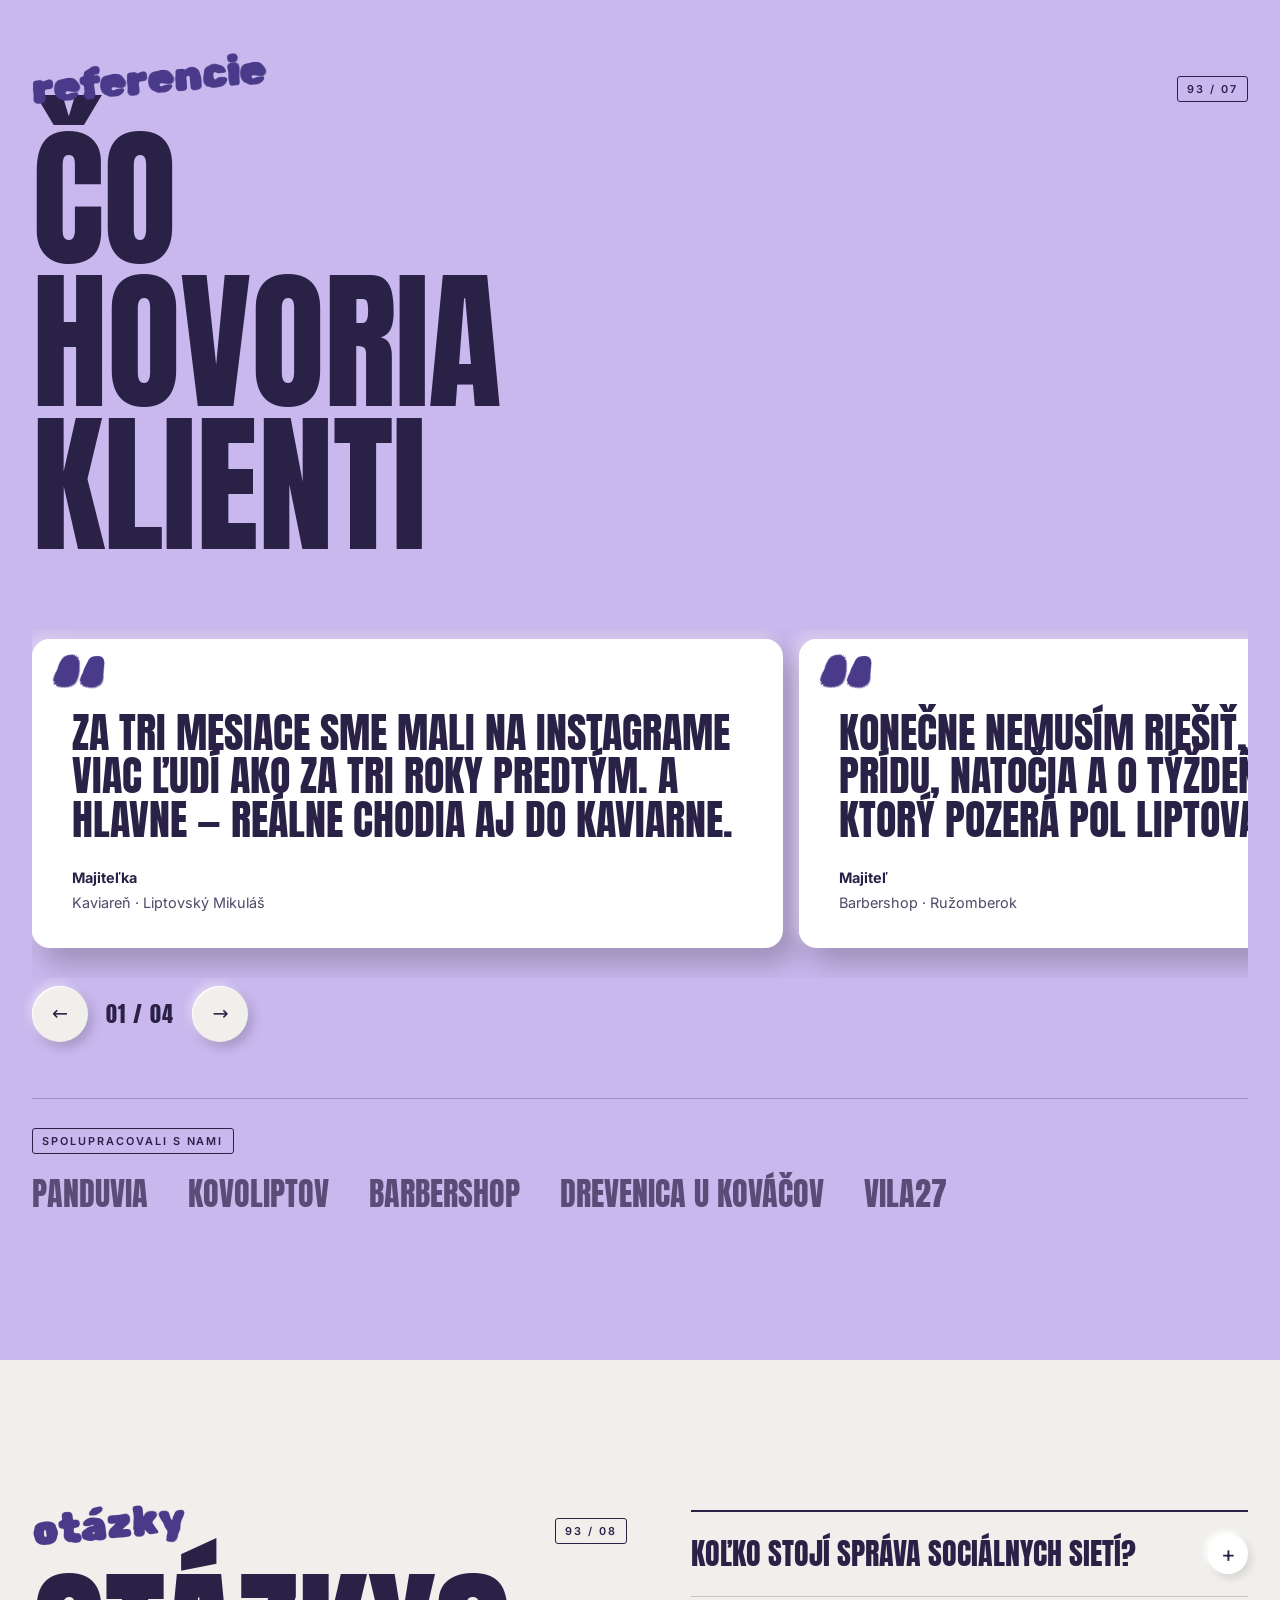
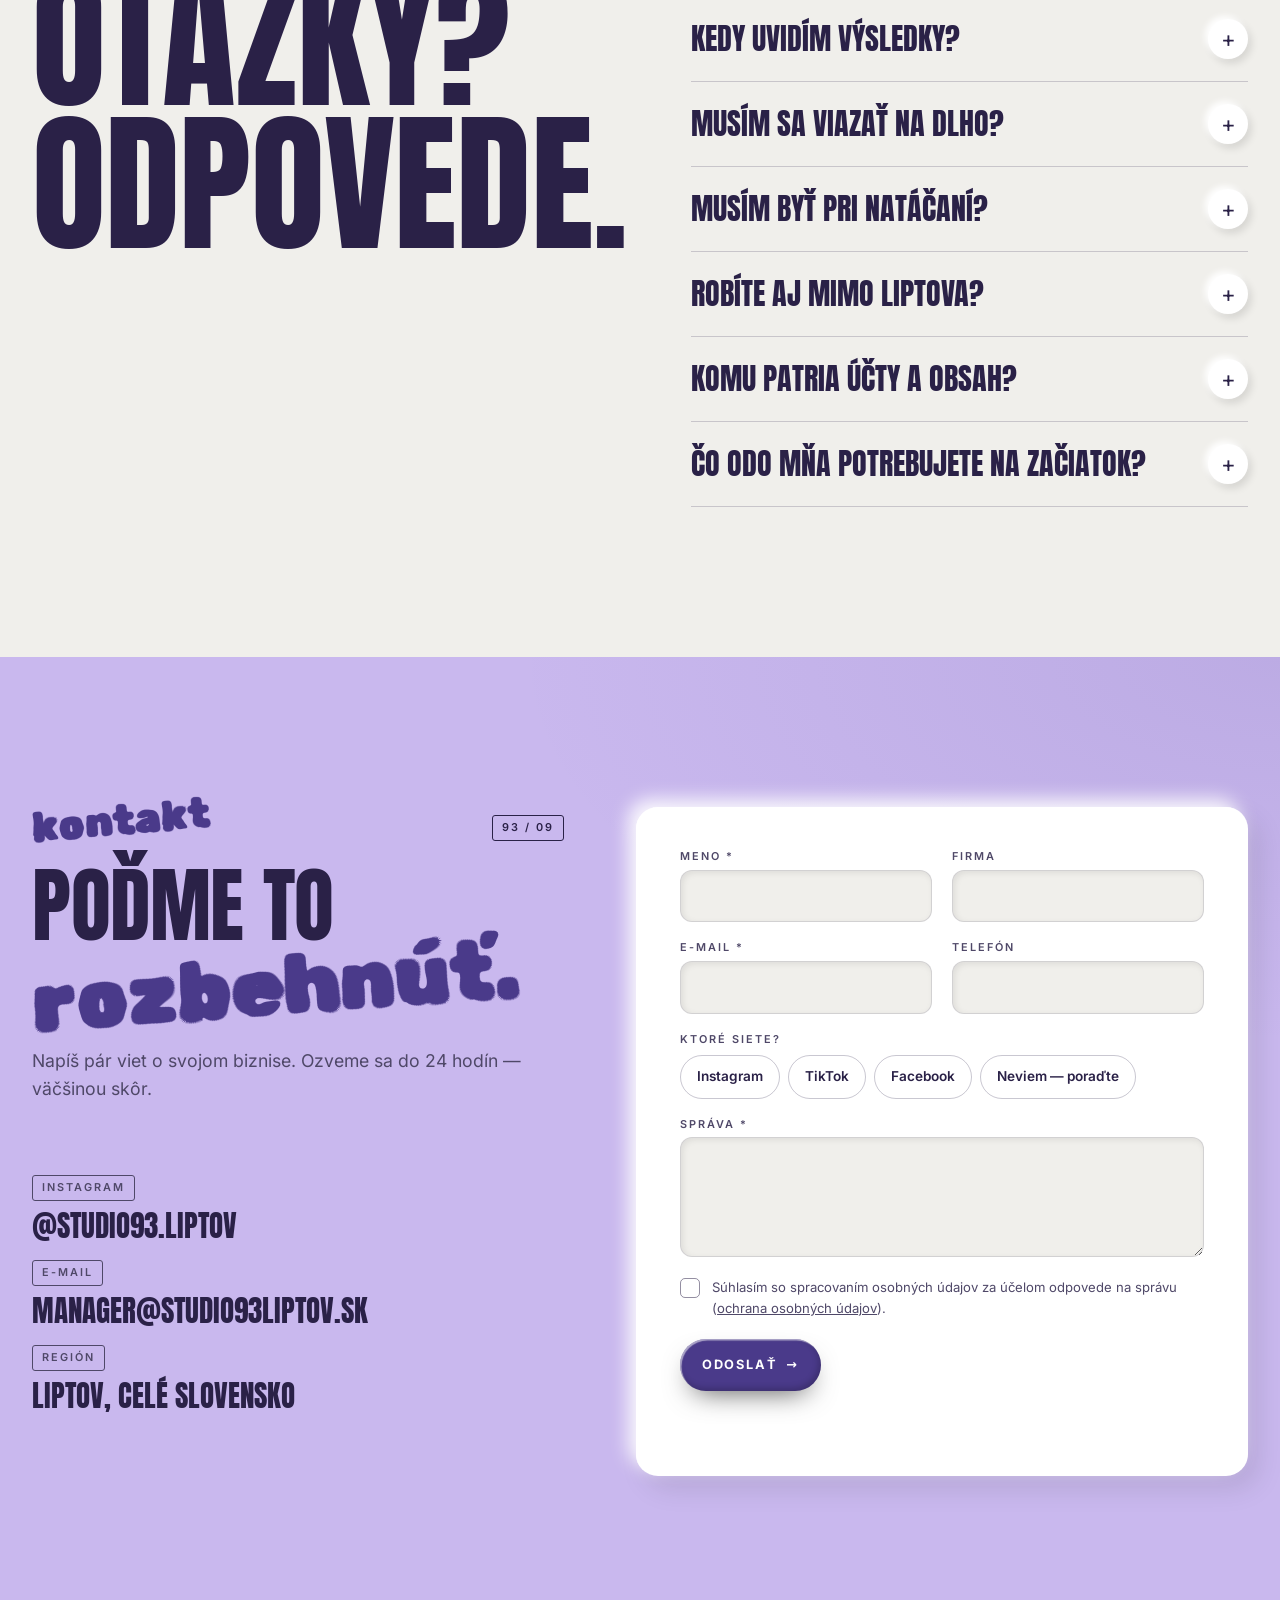
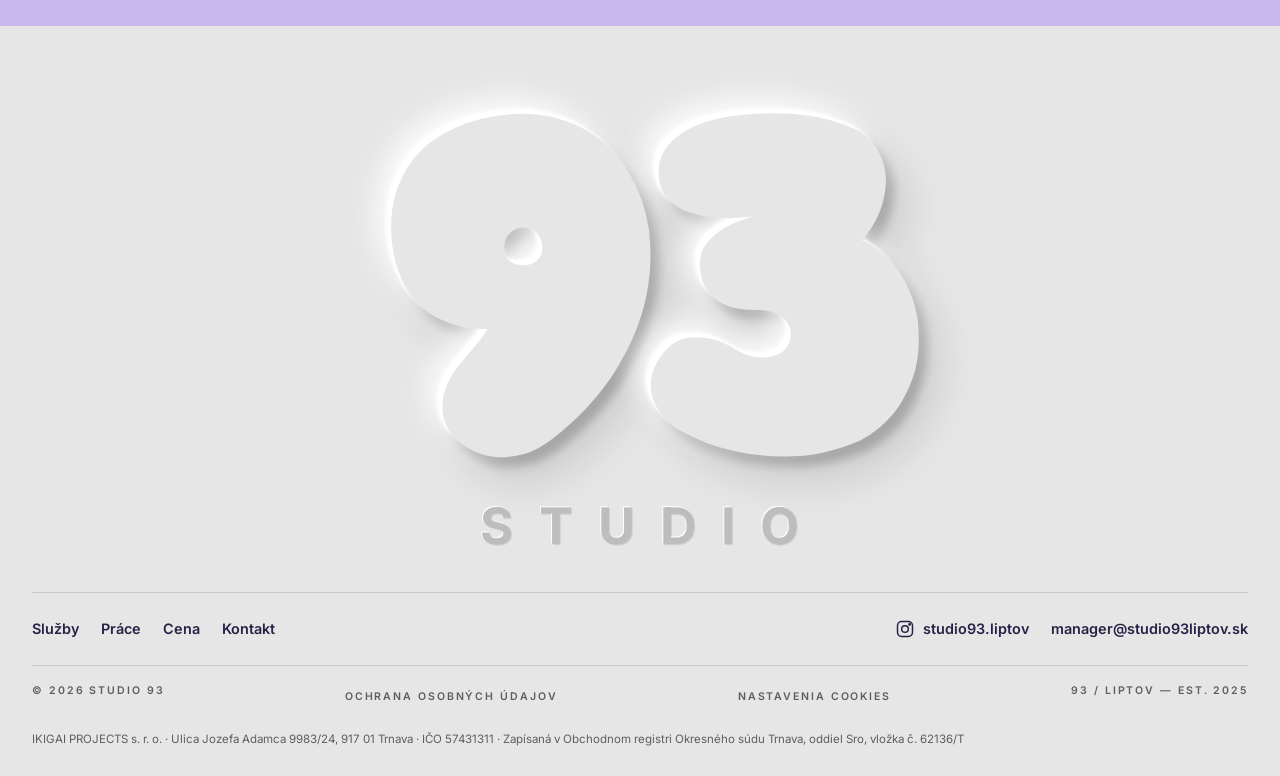
==== commit 83f9c494: "Free-scrolling reel carousel, real team photos and roles Práce carousel - The page no longer locks: " ====
--- a/alexa/index.html
+++ b/alexa/index.html
@@ -65,11 +65,11 @@
   <link rel="preload" href="assets/fonts/anton-latin.woff2" as="font" type="font/woff2" crossorigin>
   <link rel="preload" href="assets/fonts/anton-latin-ext.woff2" as="font" type="font/woff2" crossorigin>
   <link rel="stylesheet" href="assets/fonts/fonts.css?v=2">
-  <link rel="stylesheet" href="styles.css?v=7">
+  <link rel="stylesheet" href="styles.css?v=8">
   <!-- integrity = fingerprint of the exact file; the browser refuses it if the CDN copy is ever changed. Update it if you change the GSAP version -->
   <script src="https://cdnjs.cloudflare.com/ajax/libs/gsap/3.12.5/gsap.min.js" integrity="sha512-7eHRwcbYkK4d9g/6tD/mhkf++eoTHwpNM9woBxtPUBWm67zeAfFC+HrdoE2GanKeocly/VxeLvIqwvCdk7qScg==" crossorigin="anonymous" referrerpolicy="no-referrer" defer></script>
   <script src="https://cdnjs.cloudflare.com/ajax/libs/gsap/3.12.5/ScrollTrigger.min.js" integrity="sha512-onMTRKJBKz8M1TnqqDuGBlowlH0ohFzMXYRNebz+yOcc5TQr/zAKsthzhuv0hiyUKEiQEQXEynnXCvNTOk50dg==" crossorigin="anonymous" referrerpolicy="no-referrer" defer></script>
-  <script src="main.js?v=7" defer></script>
+  <script src="main.js?v=9" defer></script>
 </head>
 <body>
   <a class="skip" href="#main" data-en="Skip to content">Preskočiť na obsah</a>
@@ -250,6 +250,11 @@
             </div>
           </div>
         </div>
+        <div class="reel__nav">
+          <button class="round" type="button" data-ring="-1" aria-label="Predchádzajúci reel">←</button>
+          <span class="reel__count" aria-live="polite">01 / 08</span>
+          <button class="round" type="button" data-ring="1" aria-label="Ďalší reel">→</button>
+        </div>
       </div>
     </section>
 
@@ -503,16 +508,15 @@
           <h2 id="tim-title" data-en="Our<br>team">Náš<br>tím</h2>
         </header>
 
-        <!-- PLACEHOLDER: fotky aj pozície sú ukážkové — nahraď reálnymi portrétmi a pozíciami -->
         <!-- veľké obrazovky: Alexa | logo | Martin; mobil: pod sebou, bez loga. Fotky sú čiernobiele, po prejdení myšou farebné -->
         <ul class="team">
           <li class="member reveal" data-side="left">
             <div class="member__card">
-              <img class="bw ph" src="assets/team/alexa.webp" width="600" height="750" loading="lazy" alt="Portrét — Alexa Vachálková">
+              <img class="bw ph" src="assets/team/alexa.webp" width="600" height="750" loading="lazy" alt="Alexa Vachálková v čiernom saku, štúdiový portrét">
               <span class="member__glare" aria-hidden="true"></span>
             </div>
             <h3>Alexa Vachálková</h3>
-            <p data-en="Role in the team">Pozícia v tíme</p>
+            <p data-en="Social media, content &amp; everything else">Sociálne siete, obsah a všetko ostatné</p>
           </li>
           <li class="team__logo reveal" aria-hidden="true">
             <div class="team__float">
@@ -521,11 +525,11 @@
           </li>
           <li class="member reveal" data-side="right">
             <div class="member__card">
-              <img class="bw ph" src="assets/team/martin.webp" width="600" height="750" loading="lazy" alt="Portrét — Martin Pospíšil">
+              <img class="bw ph" src="assets/team/martin.webp" width="600" height="750" loading="lazy" alt="Martin Pospíšil v tmavom saku, štúdiový portrét">
               <span class="member__glare" aria-hidden="true"></span>
             </div>
             <h3>Martin Pospíšil</h3>
-            <p data-en="Role in the team">Pozícia v tíme</p>
+            <p data-en="Web &amp; software">Web a softvér</p>
           </li>
         </ul>
       </div>
--- a/alexa/styles.css
+++ b/alexa/styles.css
@@ -276,6 +276,8 @@
 .reel .sec-head { margin-bottom: clamp(16px, 4vh, 48px); }
 .stage { perspective: 1500px; height: clamp(340px, 52vh, 480px); display: flex; align-items: center; justify-content: center; touch-action: pan-y; cursor: grab; user-select: none; }
 .stage:active { cursor: grabbing; }
+.reel__nav { position: relative; z-index: 2; display: flex; align-items: center; justify-content: center; gap: 18px; margin-top: 12px; }
+.reel__count { font: 400 1.4rem/1 var(--f-display); letter-spacing: .06em; min-width: 5ch; text-align: center; }
 .ring { position: relative; width: 220px; height: clamp(320px, 48vh, 440px); transform-style: preserve-3d; }
 .card {
   position: absolute; inset: 0; border-radius: 22px; overflow: hidden; backface-visibility: hidden;
@@ -642,7 +644,13 @@
   .reel { padding: 110px 0 48px; }
   .reel .wrap { display: grid; grid-template-columns: repeat(12, 1fr); align-items: center; }
   .reel .sec-head { grid-column: 1 / -1; grid-row: 1; align-self: start; margin: 0; }
-  .reel .stage { grid-column: 5 / -1; grid-row: 1; position: relative; z-index: 1; height: clamp(440px, 64vh, 600px); margin-top: 40px; }
+  .reel .stage {
+    grid-column: 5 / -1; grid-row: 1; position: relative; z-index: 1; height: clamp(440px, 64vh, 600px); margin-top: 40px;
+    /* cards fade out before they reach the heading; main.js measures --fade-from / --fade-to */
+    -webkit-mask-image: linear-gradient(to right, transparent var(--fade-from, 0px), #000 var(--fade-to, 0px));
+    mask-image: linear-gradient(to right, transparent var(--fade-from, 0px), #000 var(--fade-to, 0px));
+  }
+  .reel .reel__nav { grid-column: 5 / -1; grid-row: 2; }
   .reel .ring { width: 220px; height: clamp(400px, 58vh, 520px); }
   .card { padding: 20px; border-radius: 26px; }
   .card__top small { font-size: .7rem; }
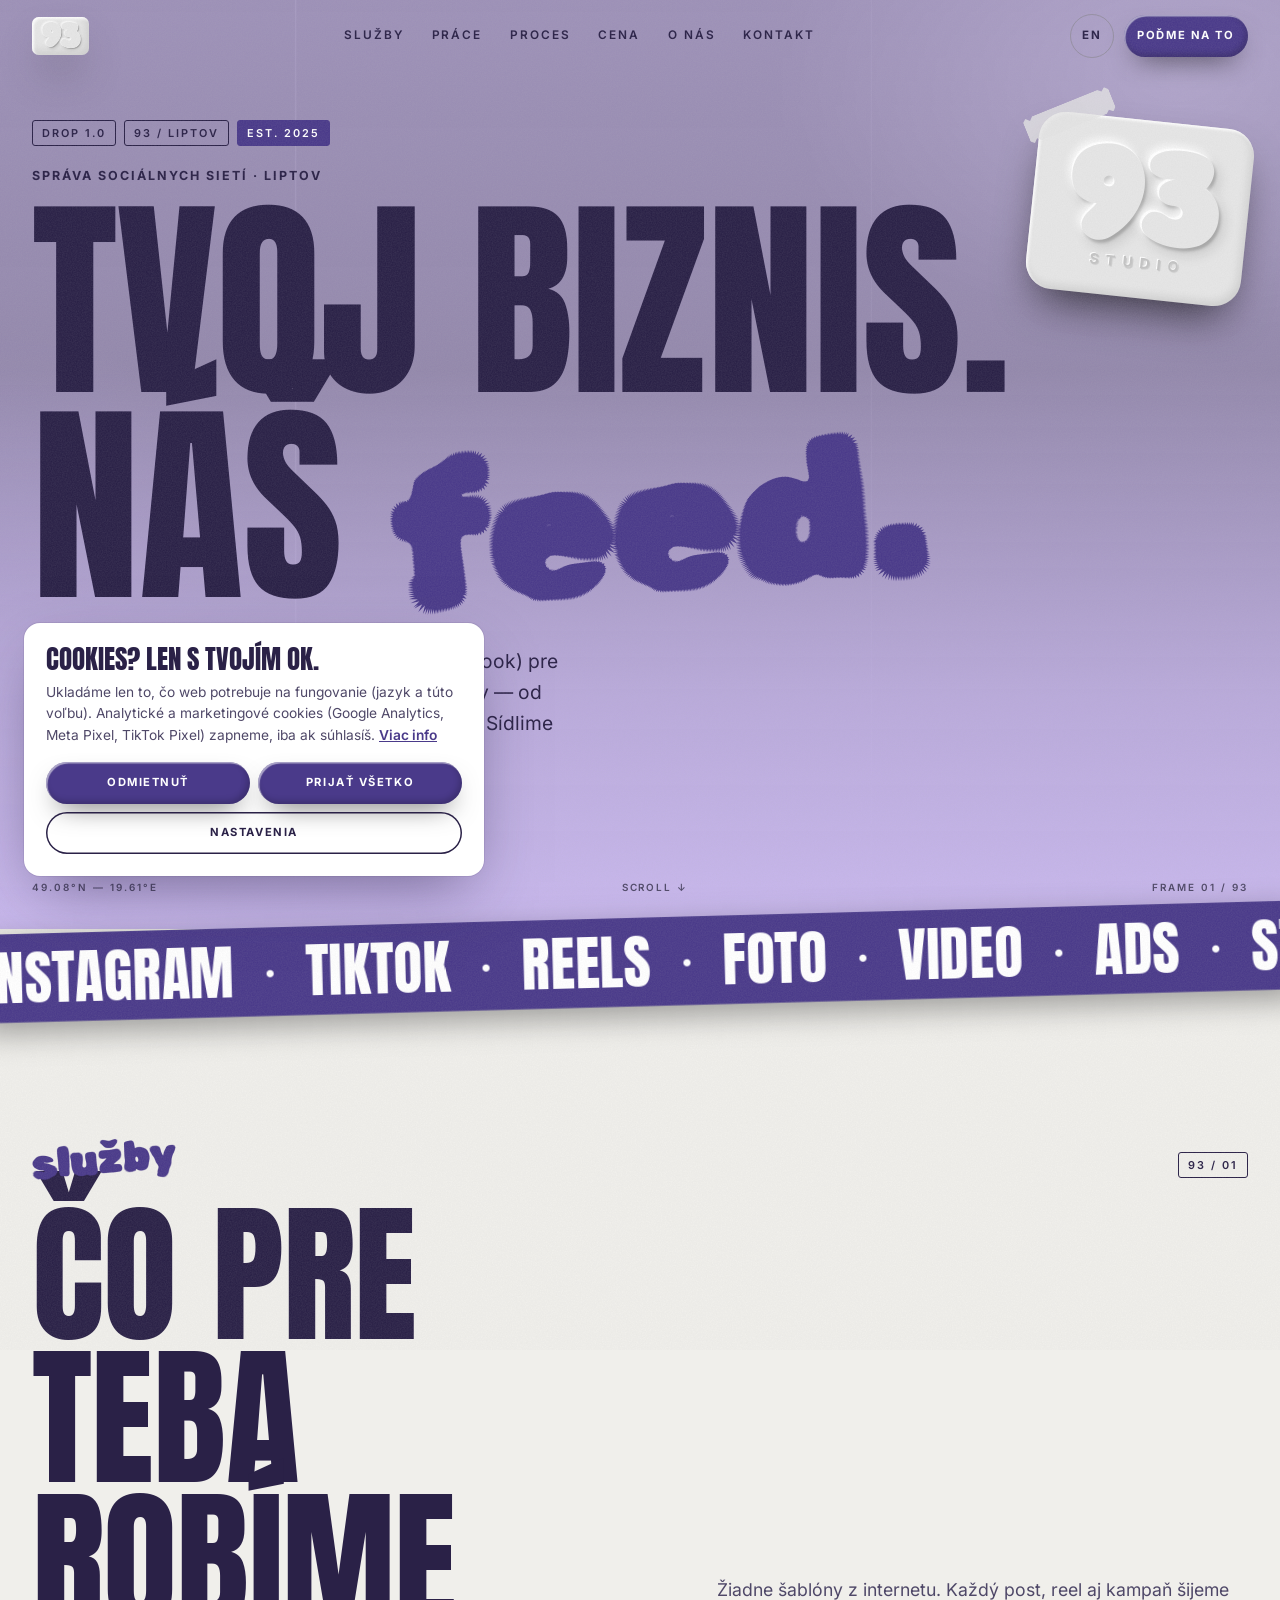
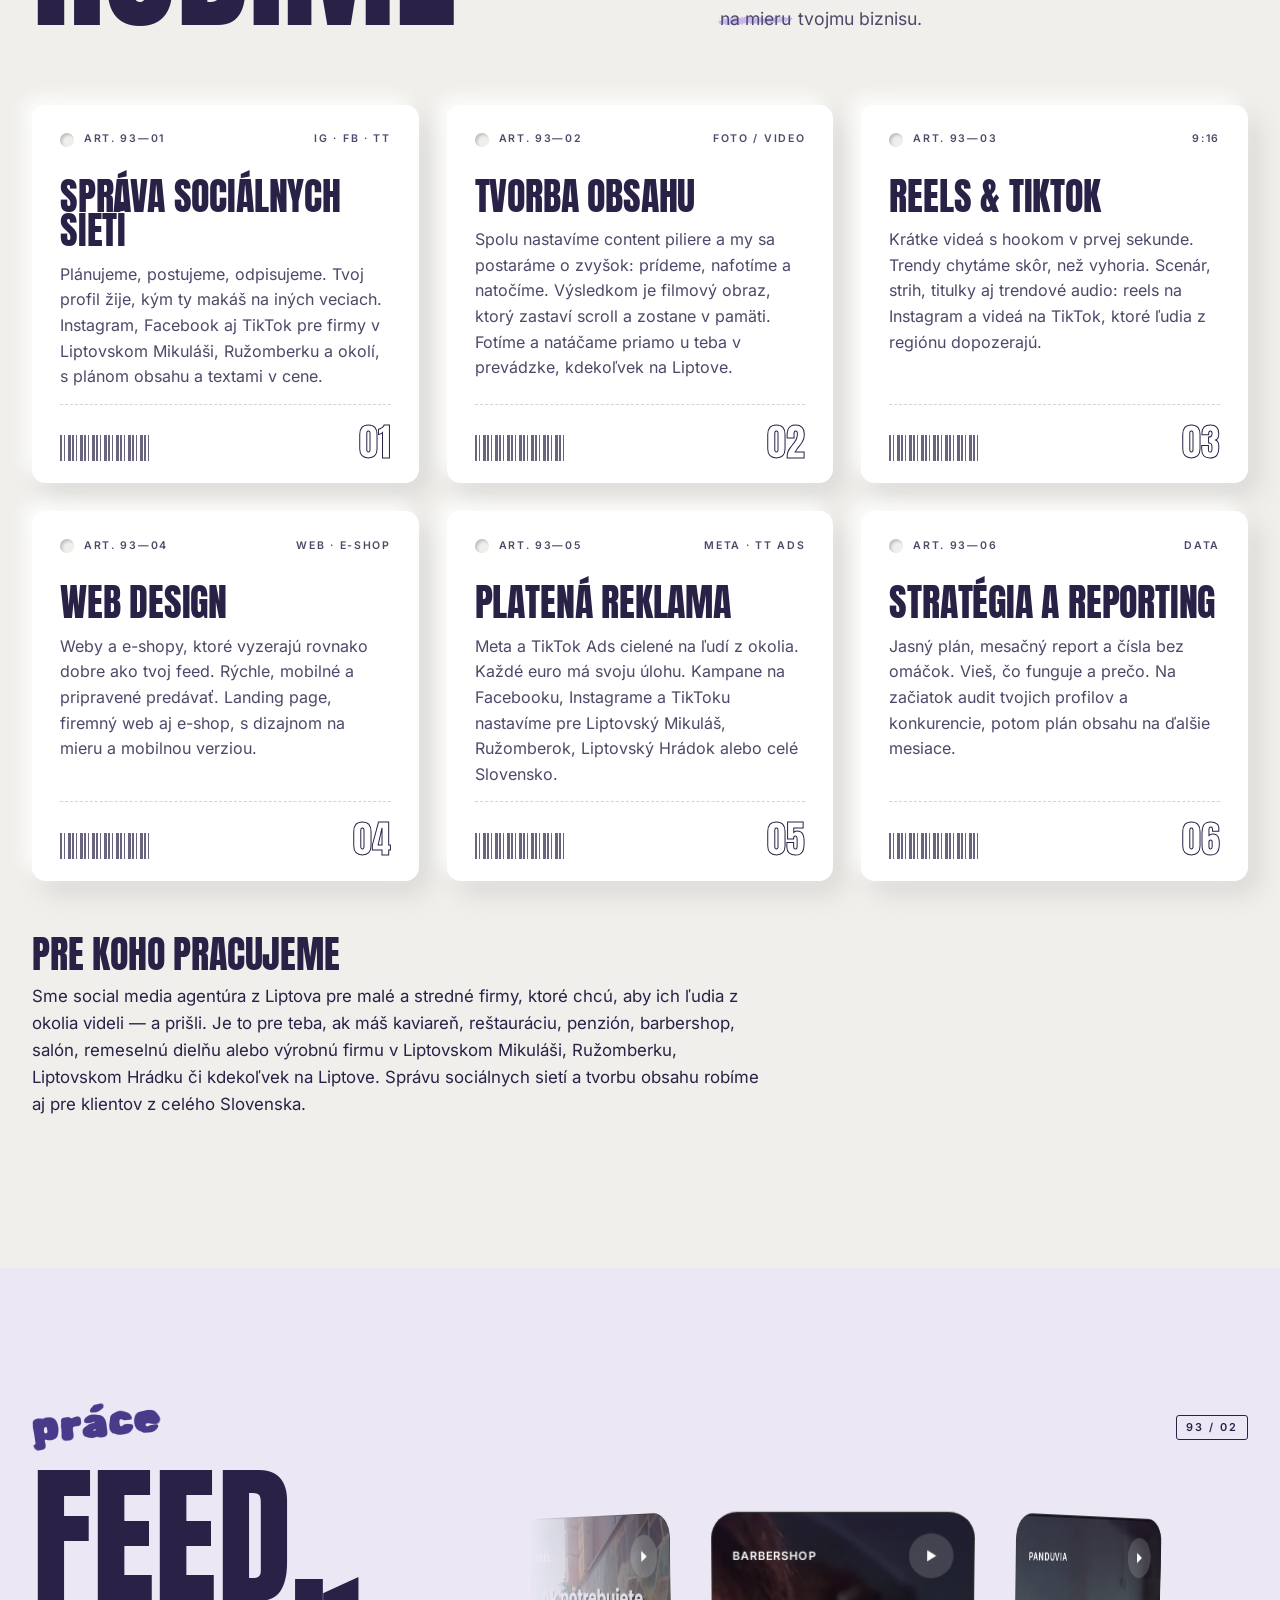
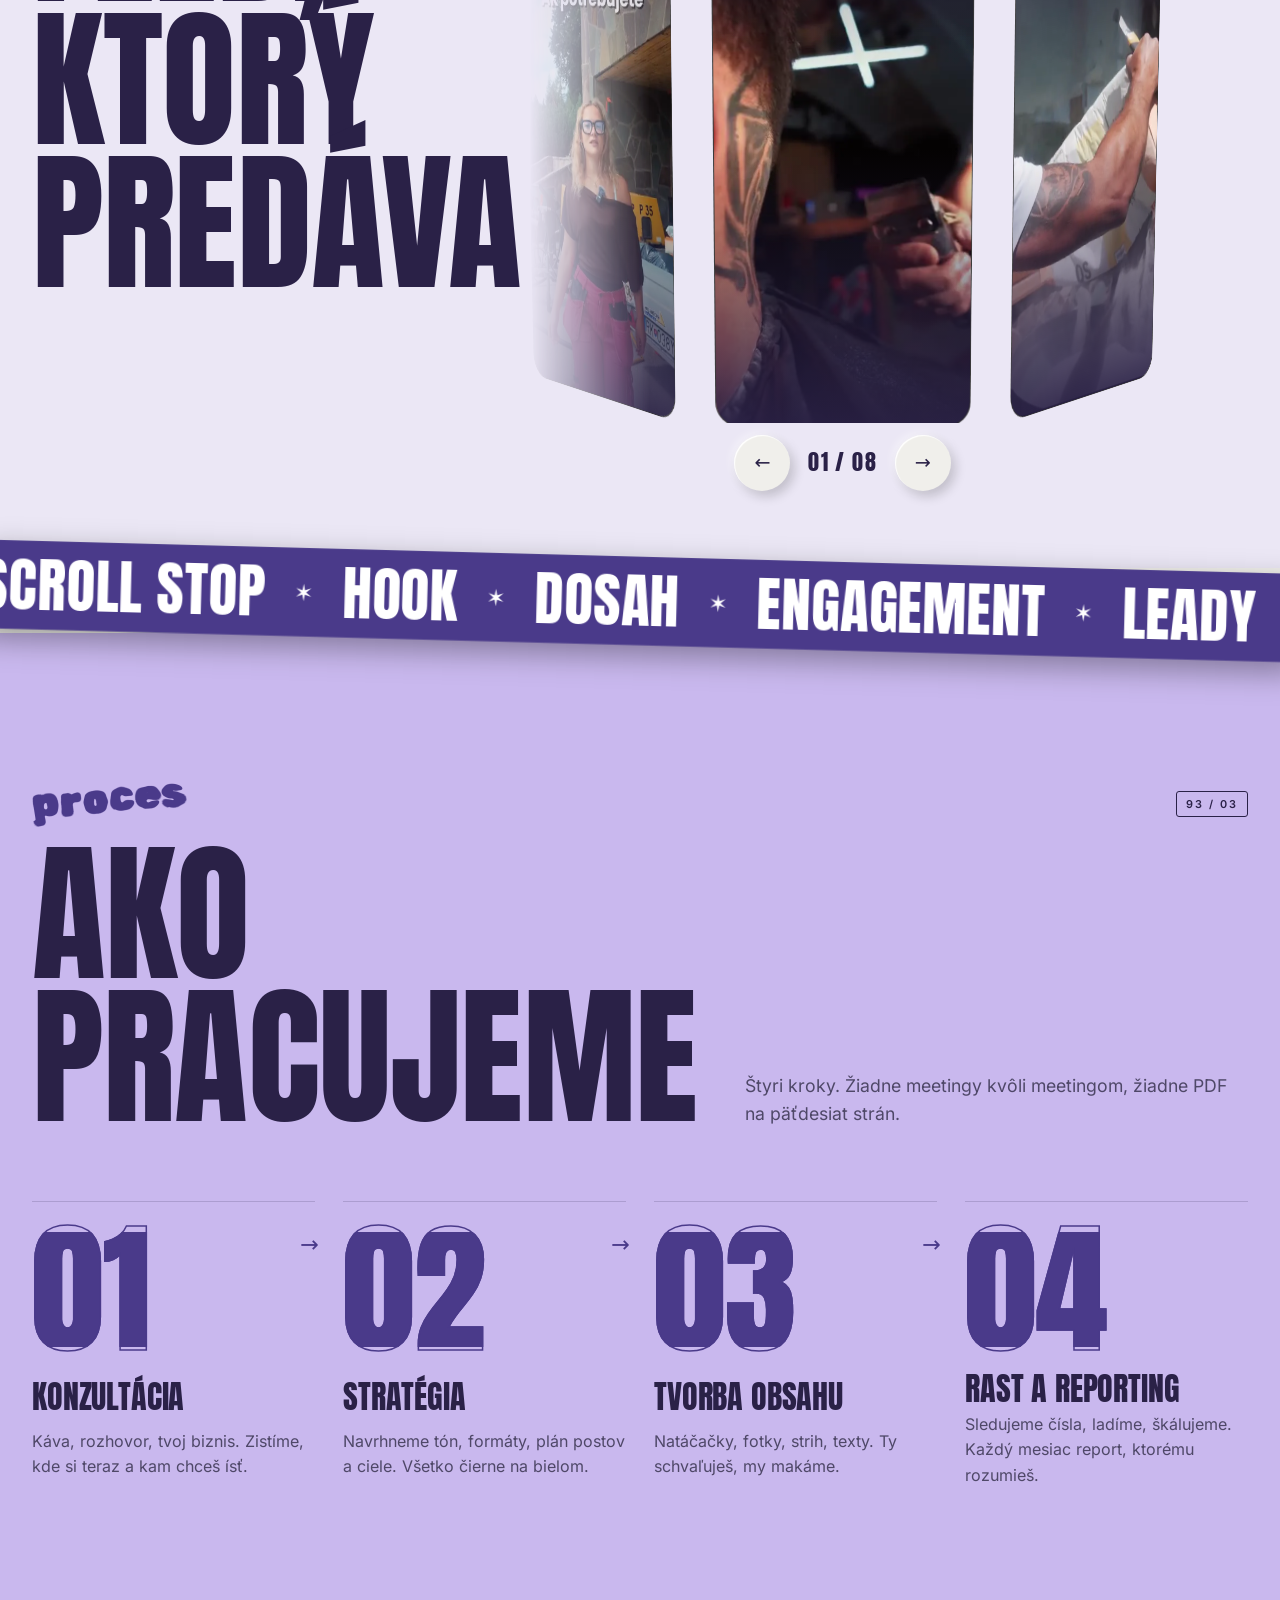
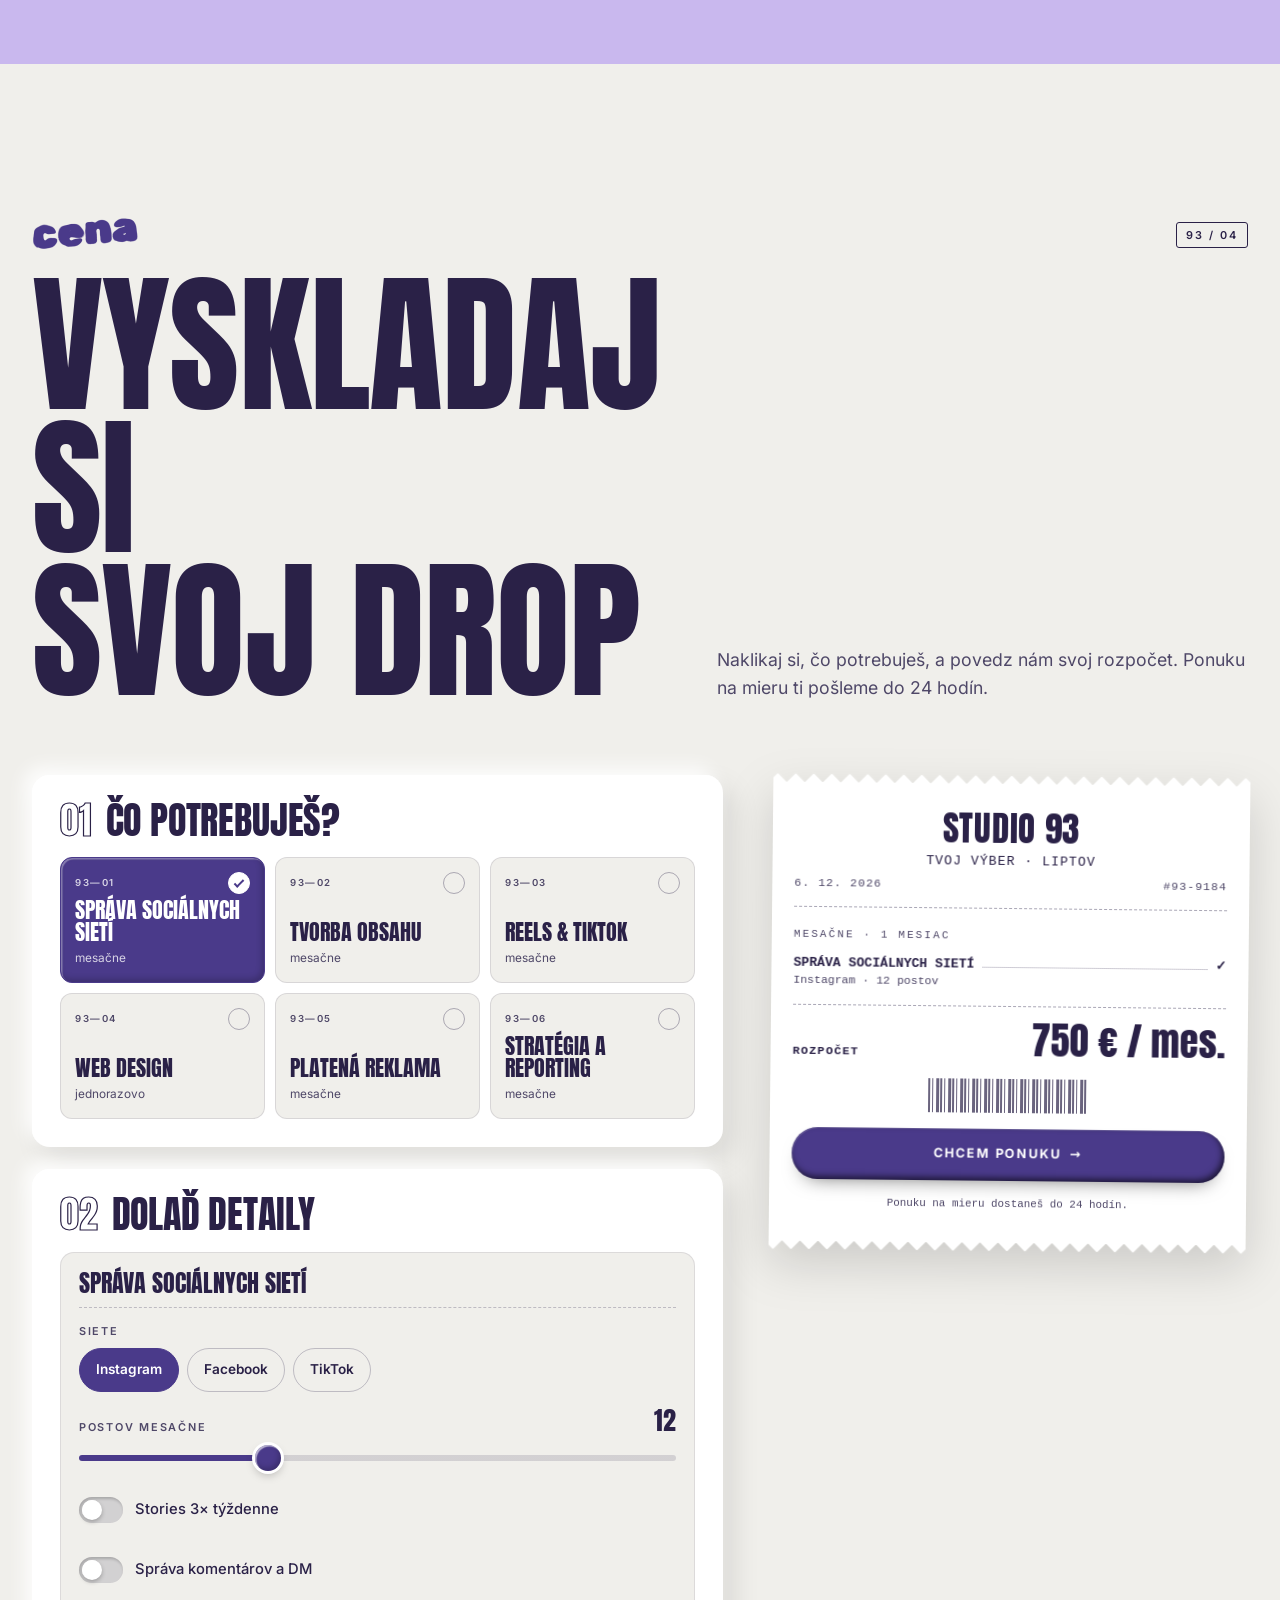
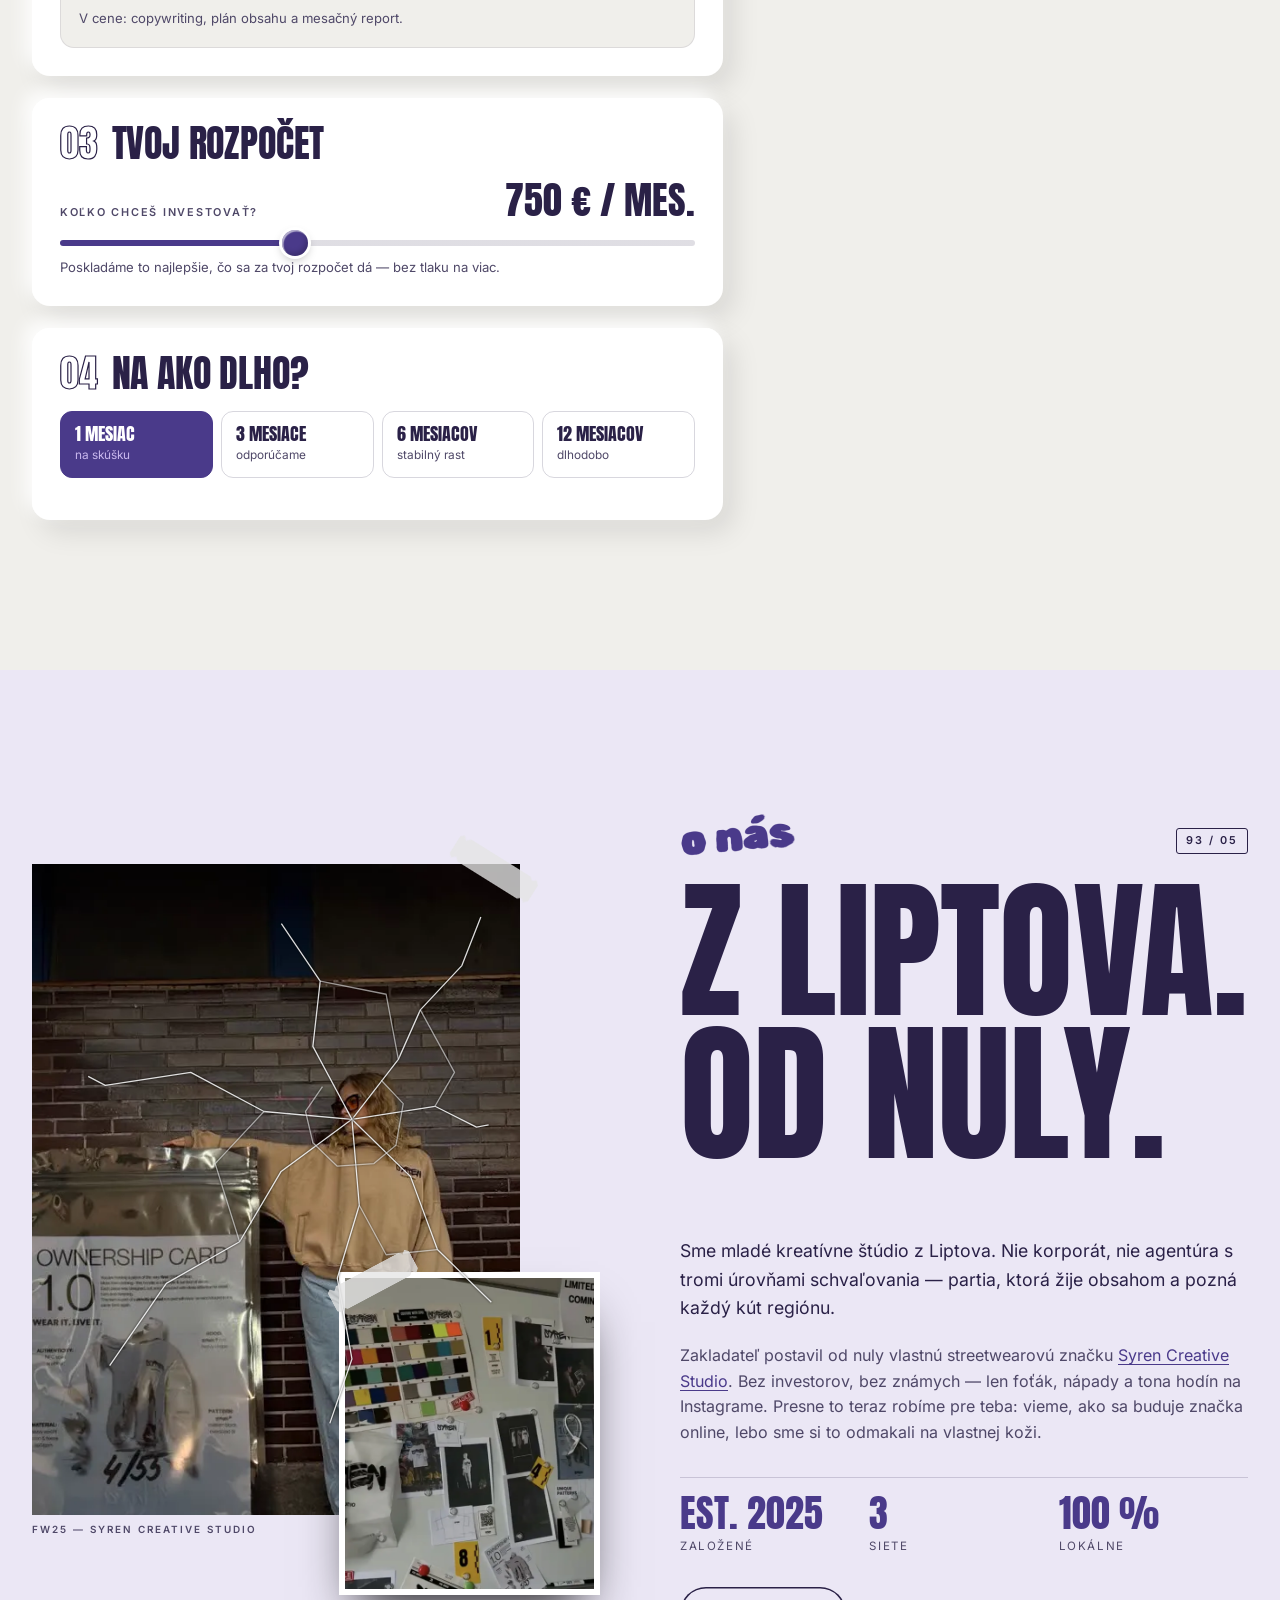
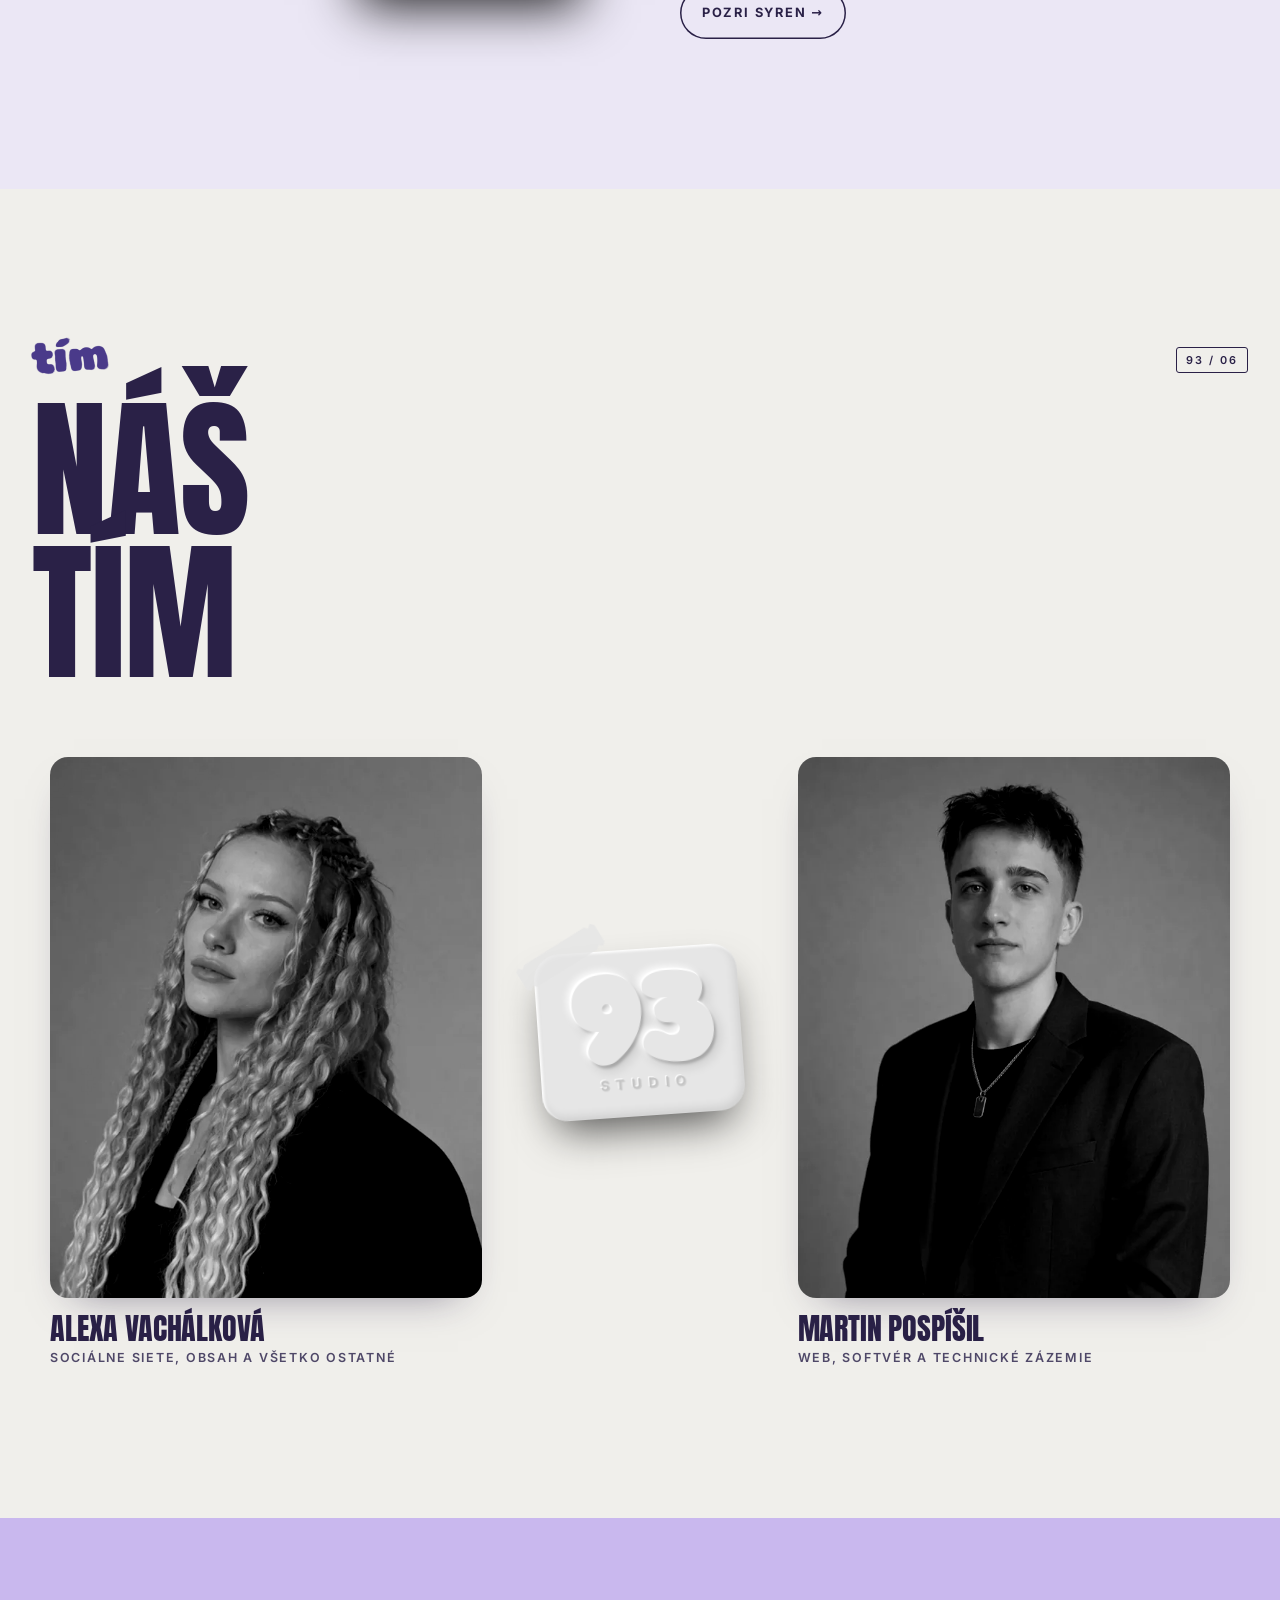
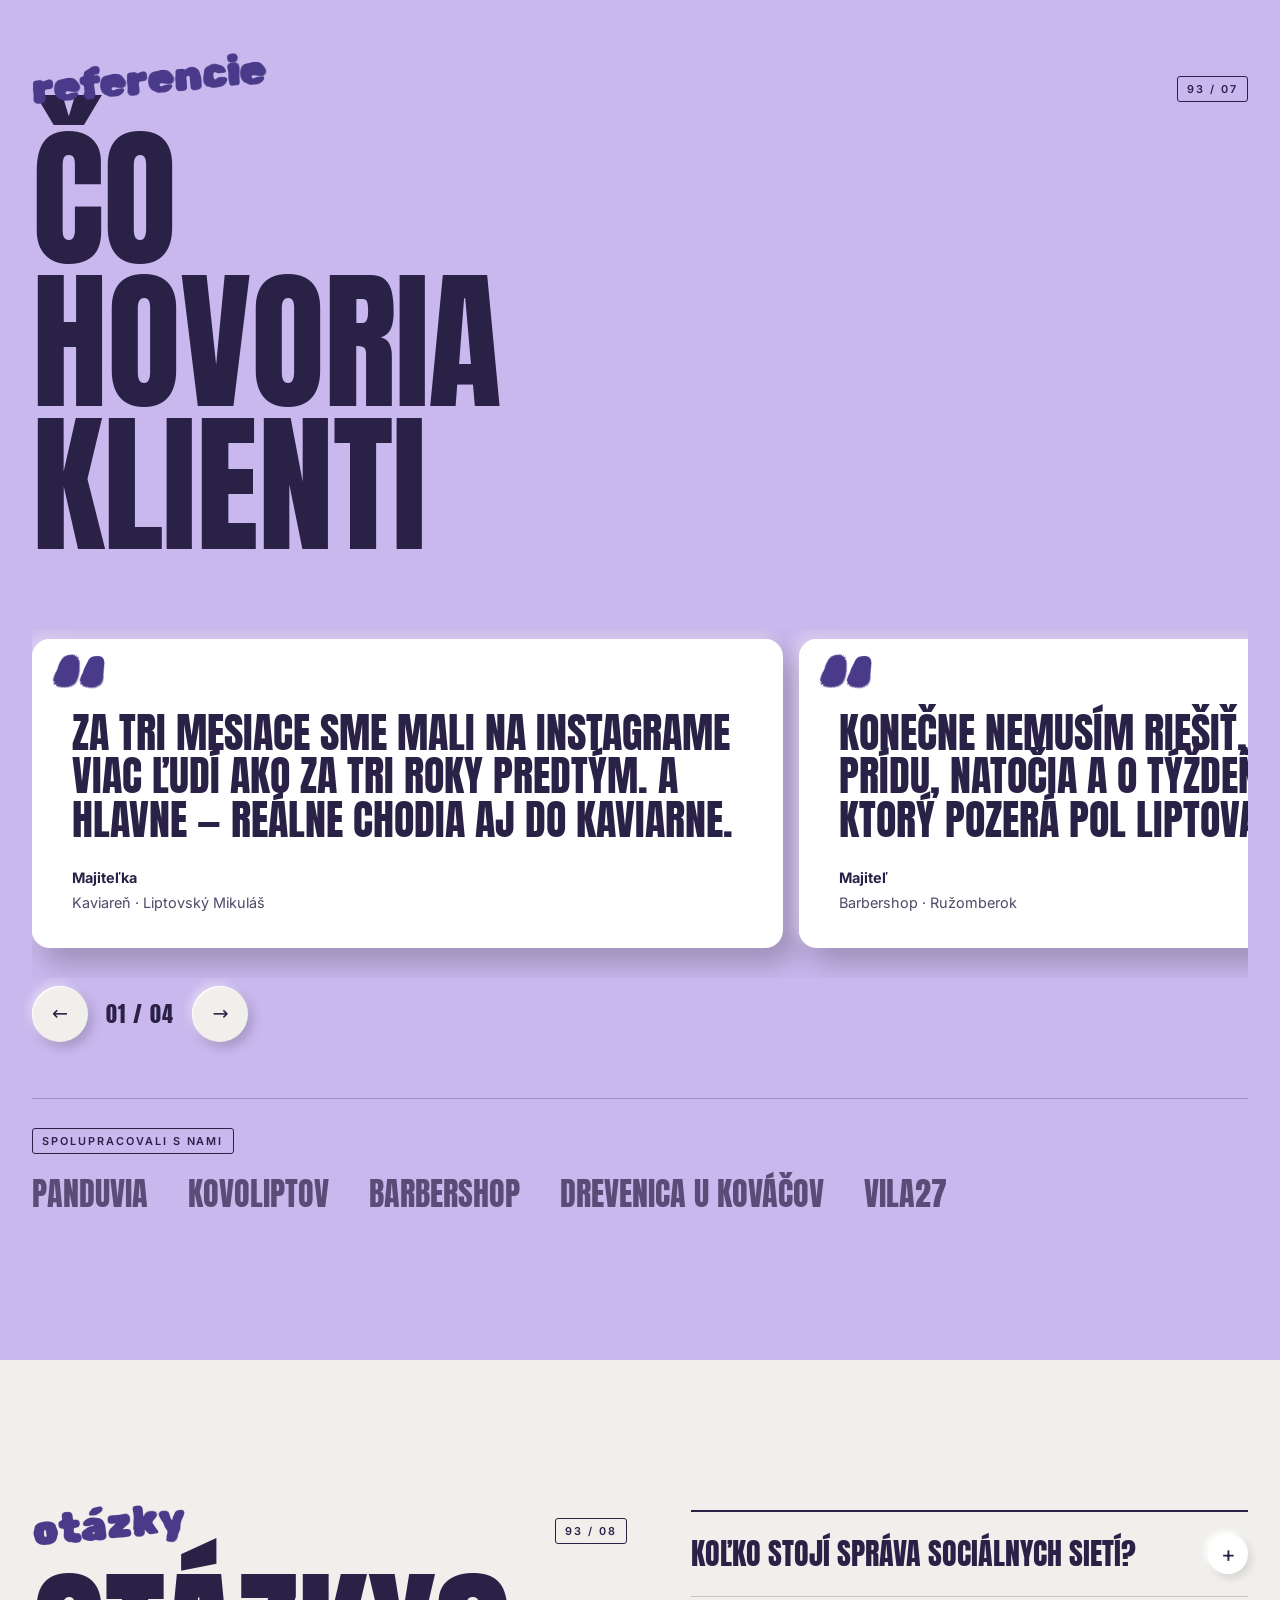
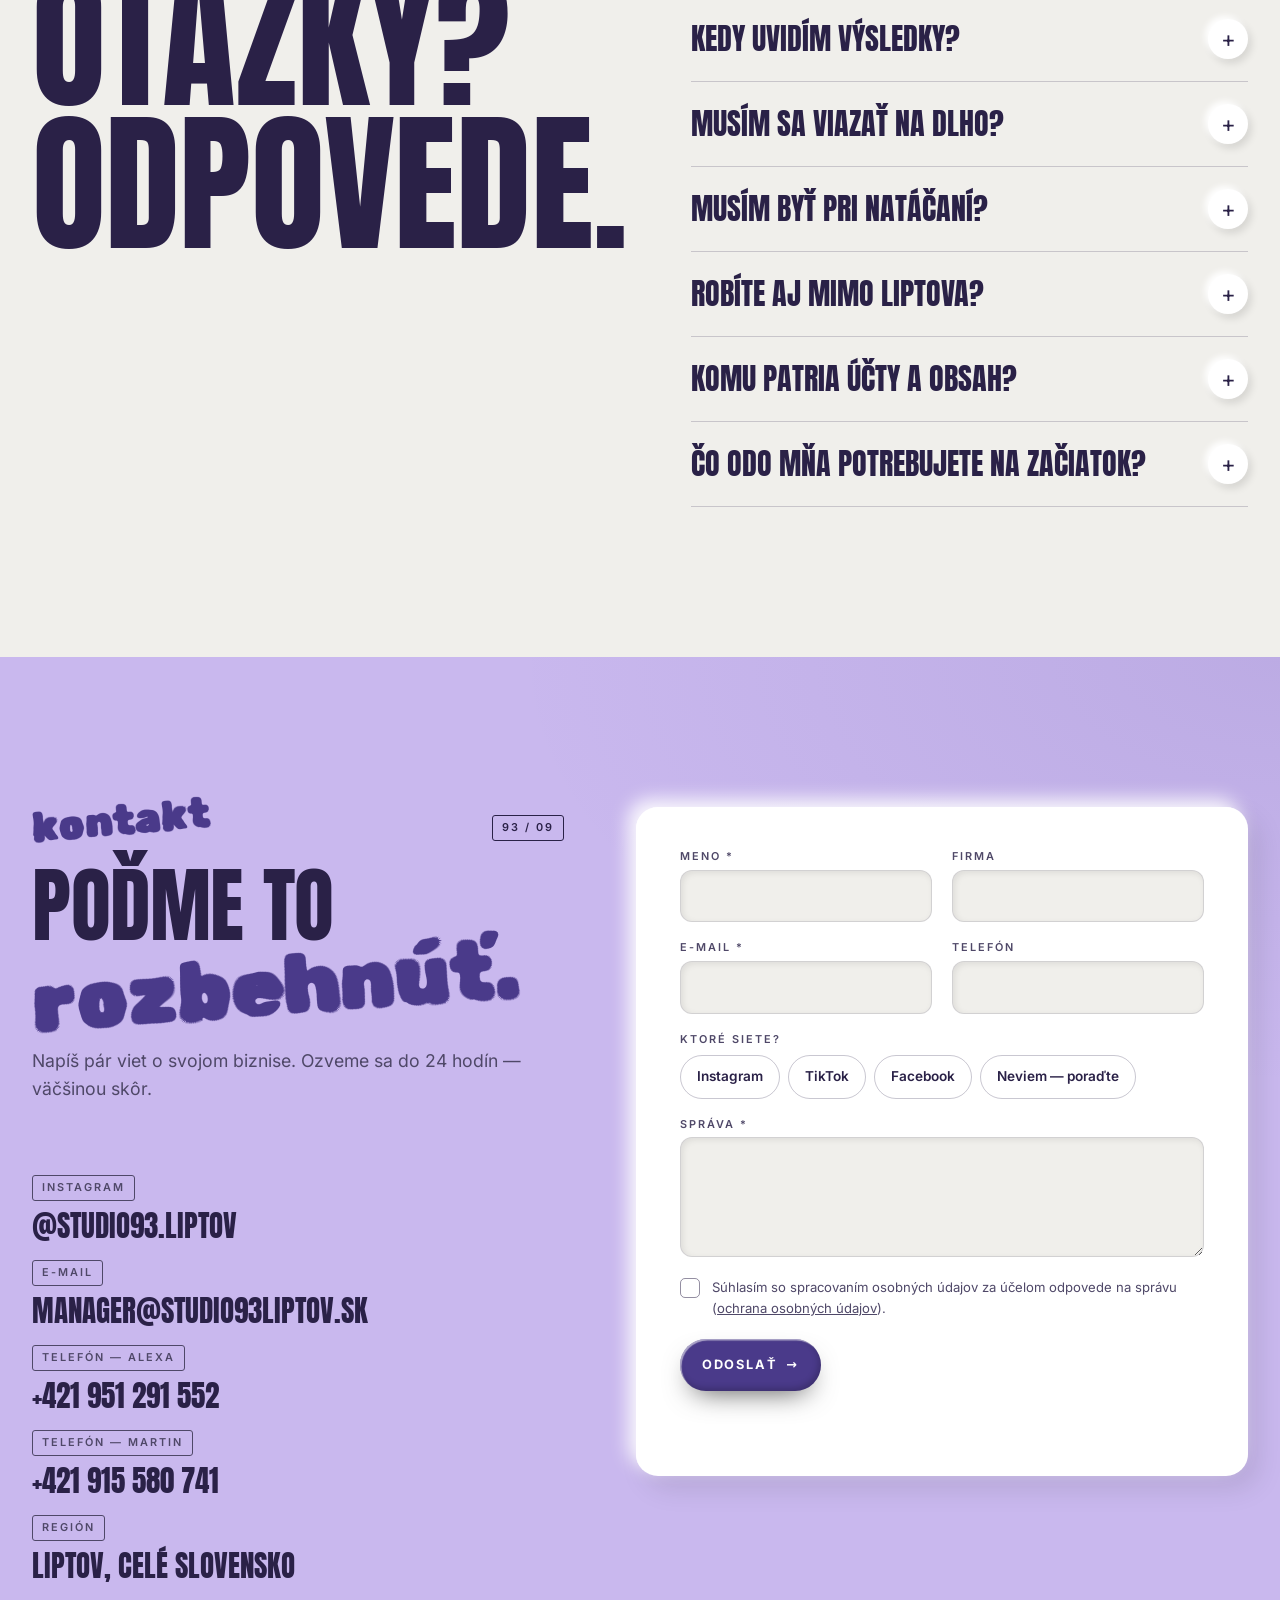
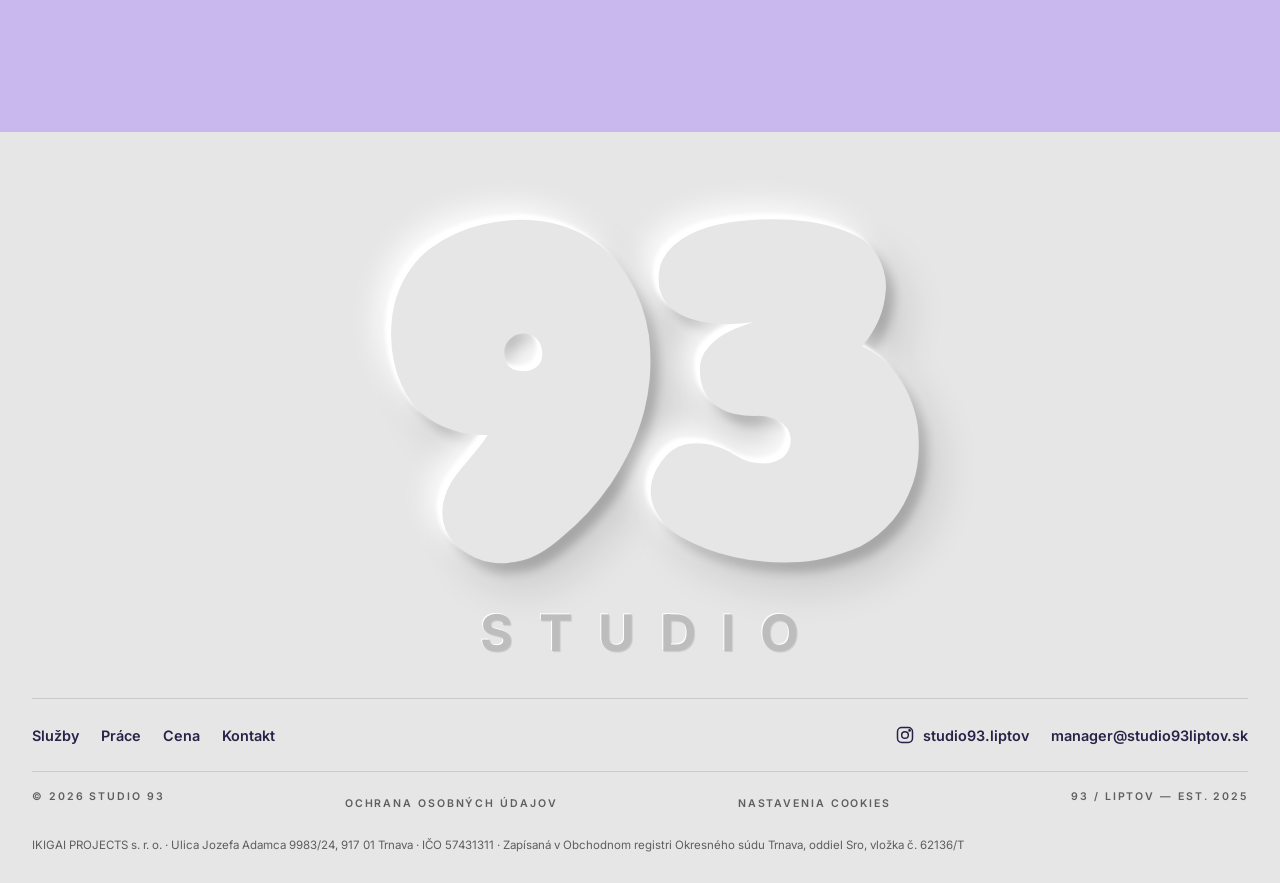
==== commit 03cb9fc3: "Add phone numbers, street address to contact and schema; expand Martin's role Co-Authored-By: Claude" ====
--- a/alexa/index.html
+++ b/alexa/index.html
@@ -38,7 +38,12 @@
         "logo": "https://studio93liptov.sk/assets/logo.png",
         "image": "https://studio93liptov.sk/assets/og-image.png",
         "email": "manager@studio93liptov.sk",
-        "address": { "@type": "PostalAddress", "addressLocality": "Liptovský Mikuláš", "addressRegion": "Žilinský kraj", "addressCountry": "SK" },
+        "telephone": "+421951291552",
+        "address": { "@type": "PostalAddress", "streetAddress": "Priemyselná 1", "postalCode": "031 01", "addressLocality": "Liptovský Mikuláš", "addressRegion": "Žilinský kraj", "addressCountry": "SK" },
+        "contactPoint": [
+          { "@type": "ContactPoint", "name": "Alexa Vachálková", "telephone": "+421951291552", "contactType": "customer service", "availableLanguage": ["sk", "en"] },
+          { "@type": "ContactPoint", "name": "Martin Pospíšil", "telephone": "+421915580741", "contactType": "technical support", "availableLanguage": ["sk", "en"] }
+        ],
         "areaServed": [
           { "@type": "AdministrativeArea", "name": "Liptov" },
           { "@type": "City", "name": "Liptovský Mikuláš" },
@@ -529,7 +534,7 @@
               <span class="member__glare" aria-hidden="true"></span>
             </div>
             <h3>Martin Pospíšil</h3>
-            <p data-en="Web &amp; software">Web a softvér</p>
+            <p data-en="Web, software &amp; the tech behind it">Web, softvér a technické zázemie</p>
           </li>
         </ul>
       </div>
@@ -636,6 +641,8 @@
           <ul class="contact__info reveal">
             <li><span class="label">Instagram</span><a href="https://www.instagram.com/studio93.liptov/" target="_blank" rel="noopener">@studio93.liptov</a></li>
             <li><span class="label">E-mail</span><a href="mailto:manager@studio93liptov.sk">manager@studio93liptov.sk</a></li>
+            <li><span class="label" data-en="Phone — Alexa">Telefón — Alexa</span><a href="tel:+421951291552">+421 951 291 552</a></li>
+            <li><span class="label" data-en="Phone — Martin">Telefón — Martin</span><a href="tel:+421915580741">+421 915 580 741</a></li>
             <li><span class="label" data-en="Region">Región</span><span data-en="Liptov, all of Slovakia">Liptov, celé Slovensko</span></li>
           </ul>
         </div>
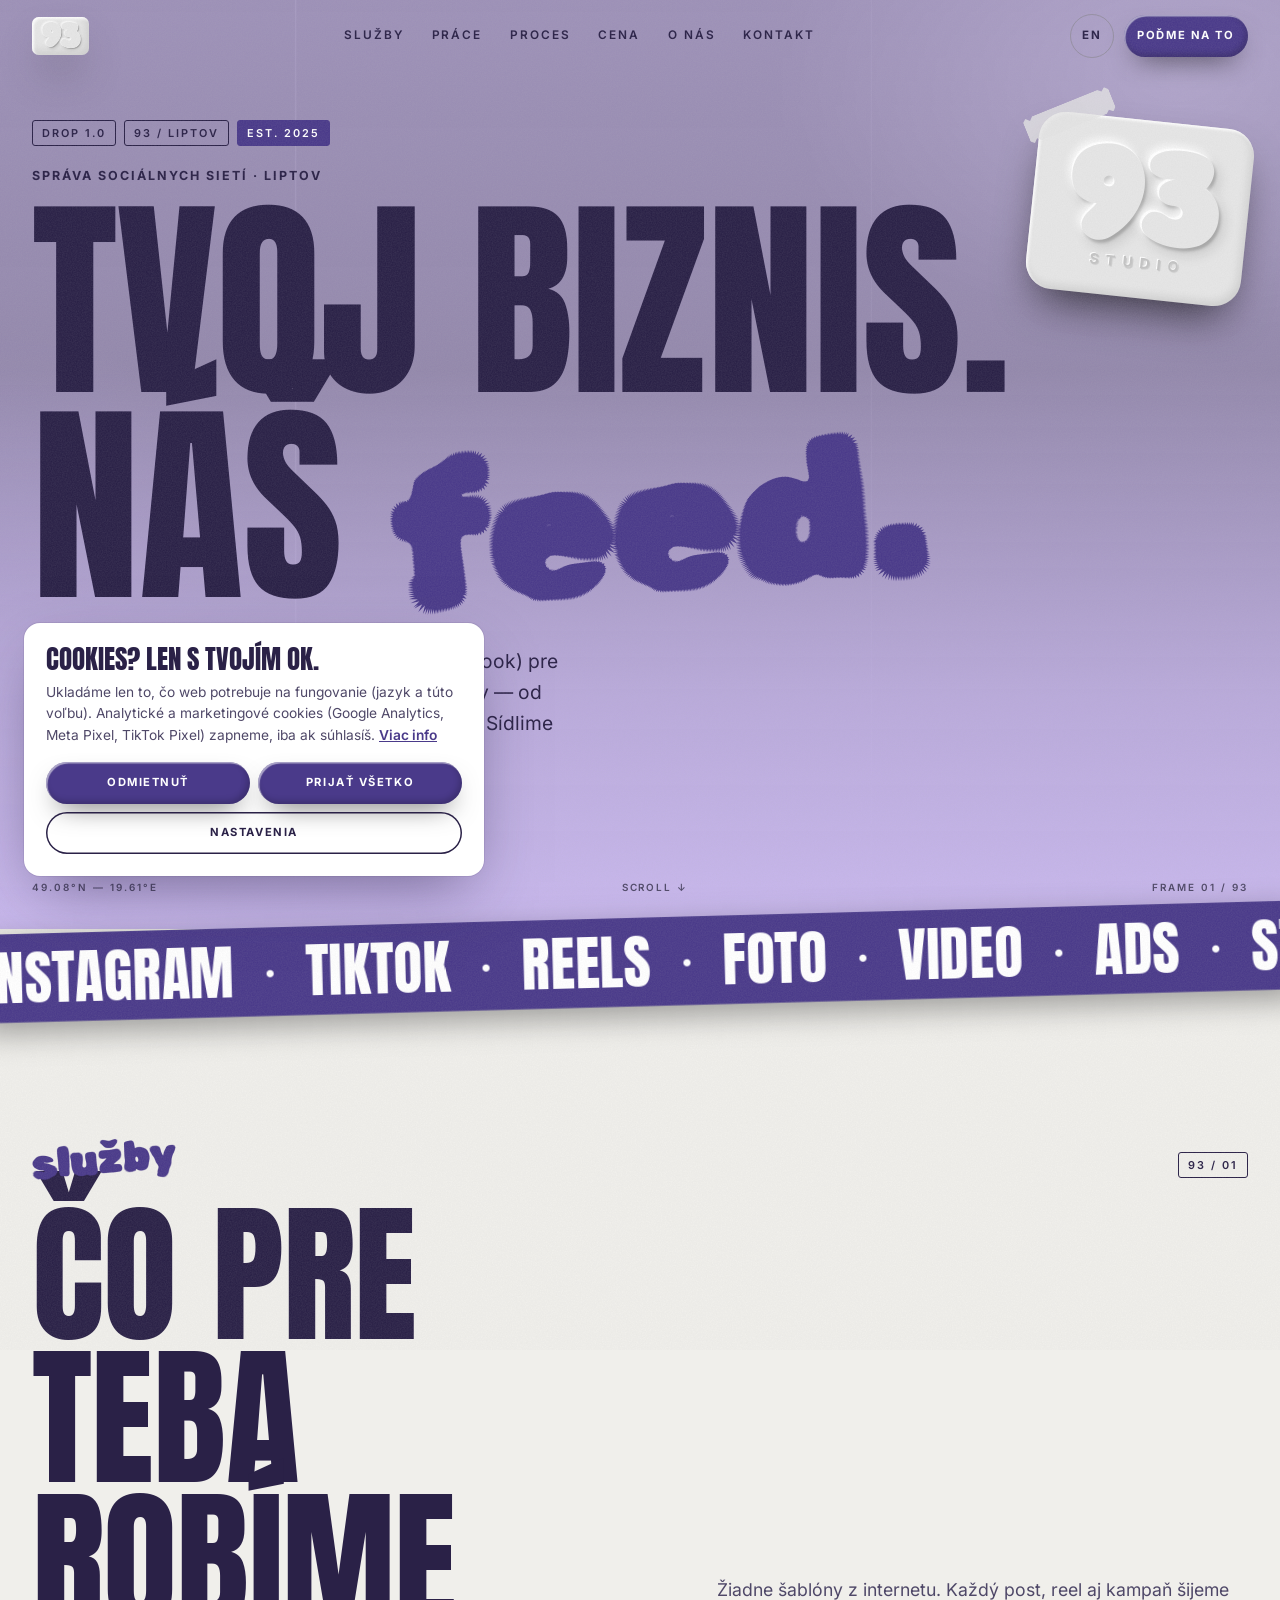
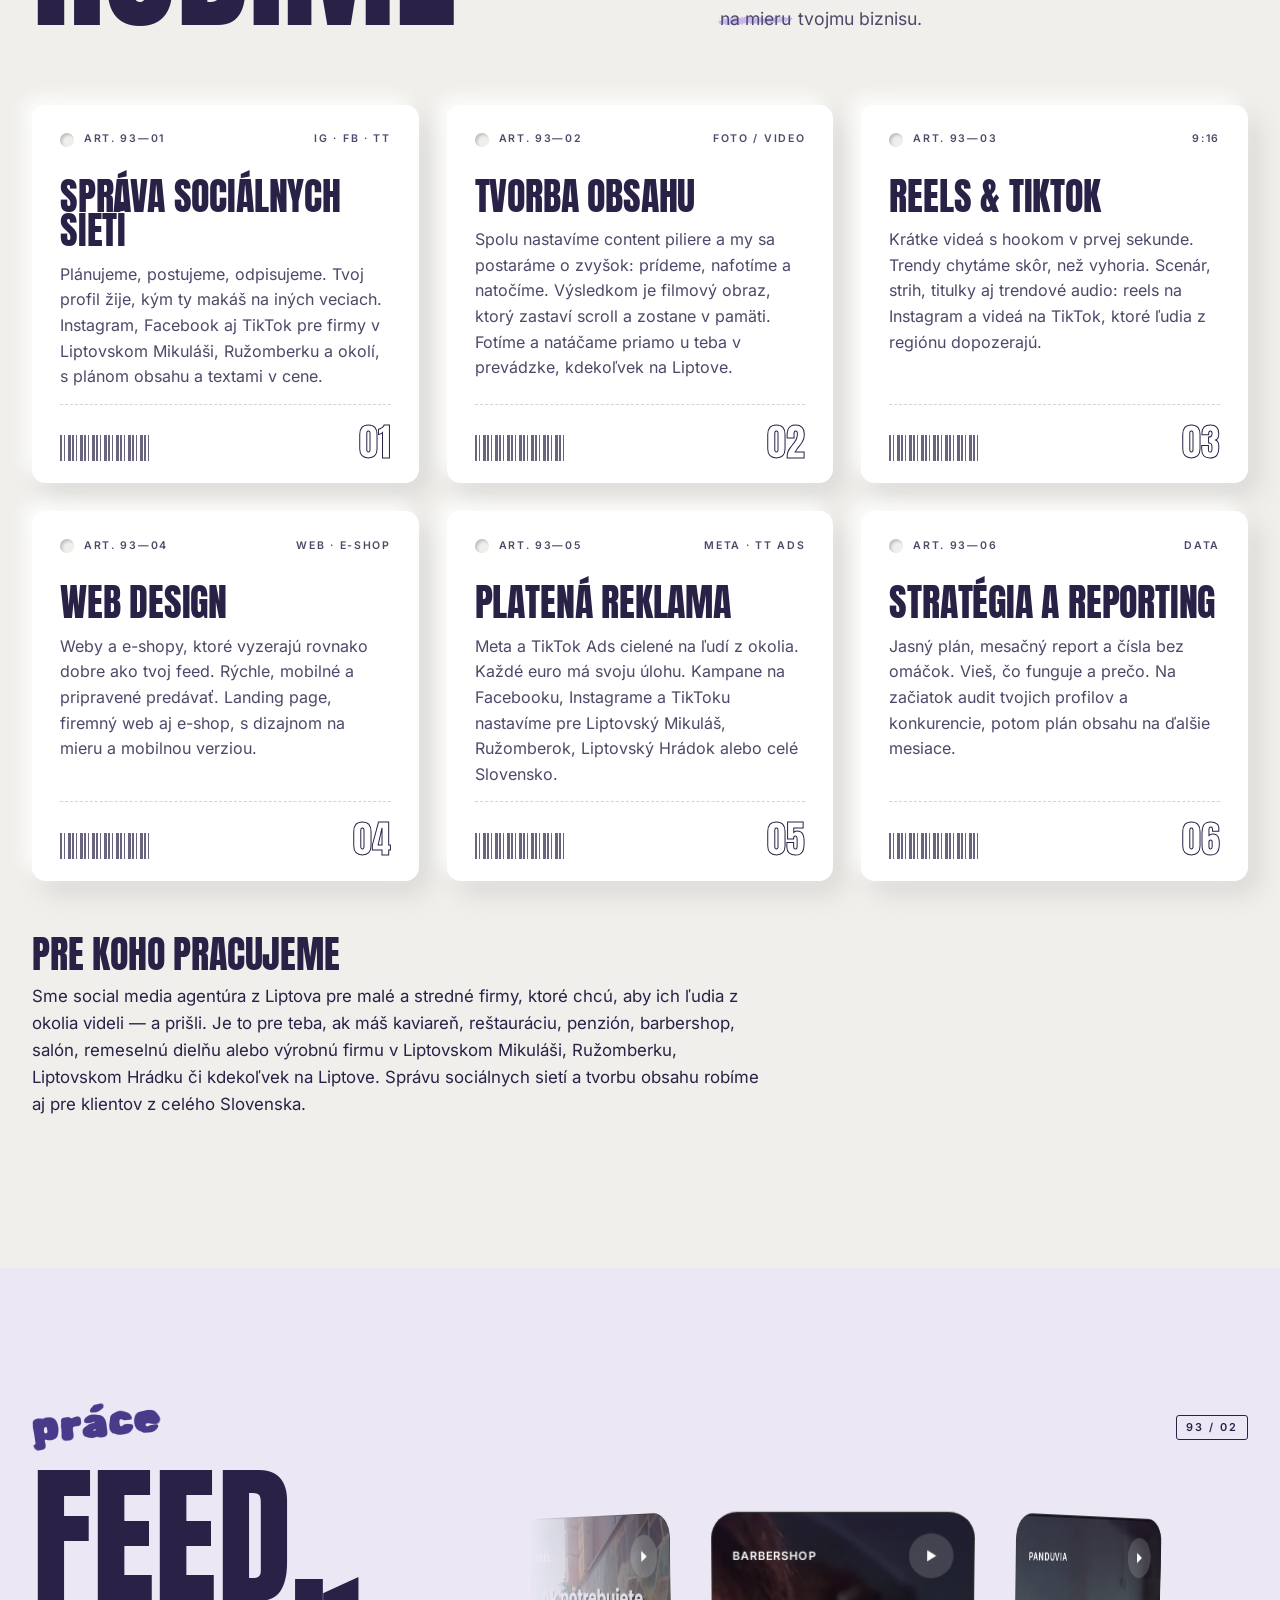
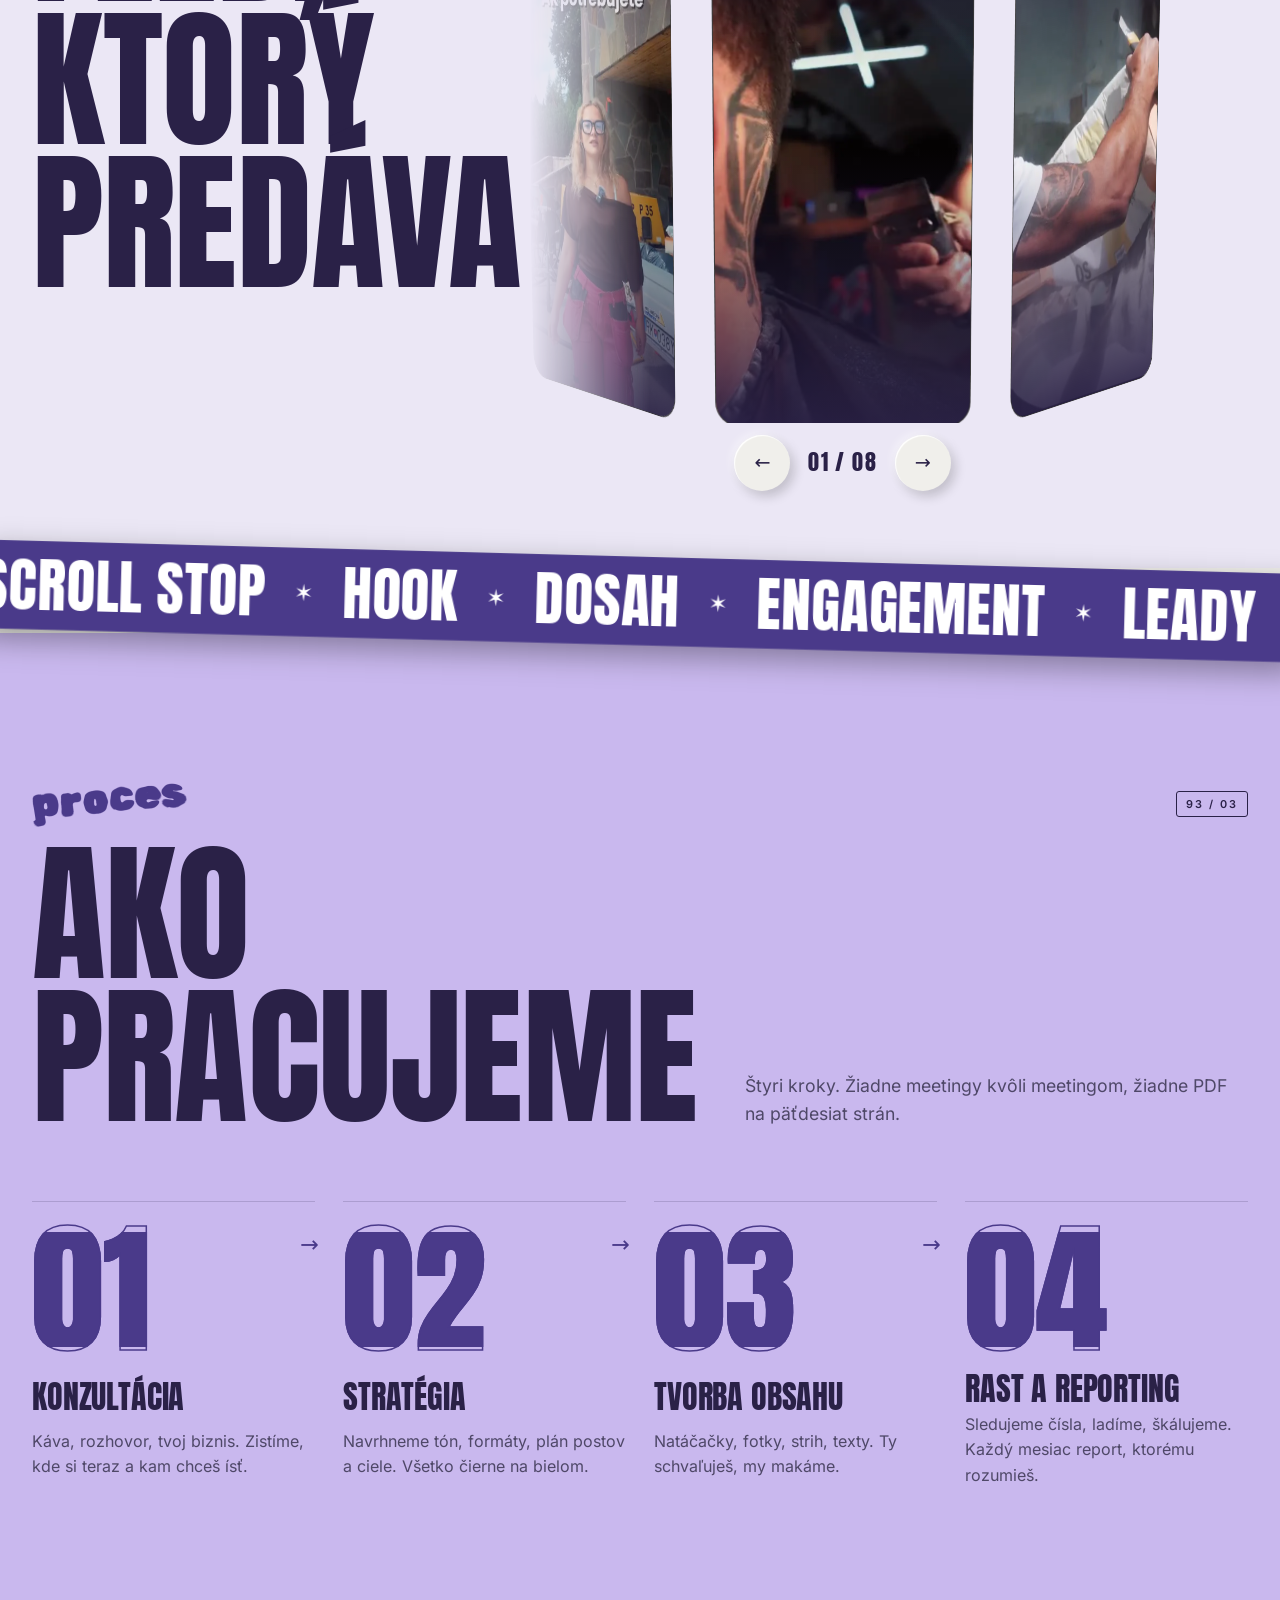
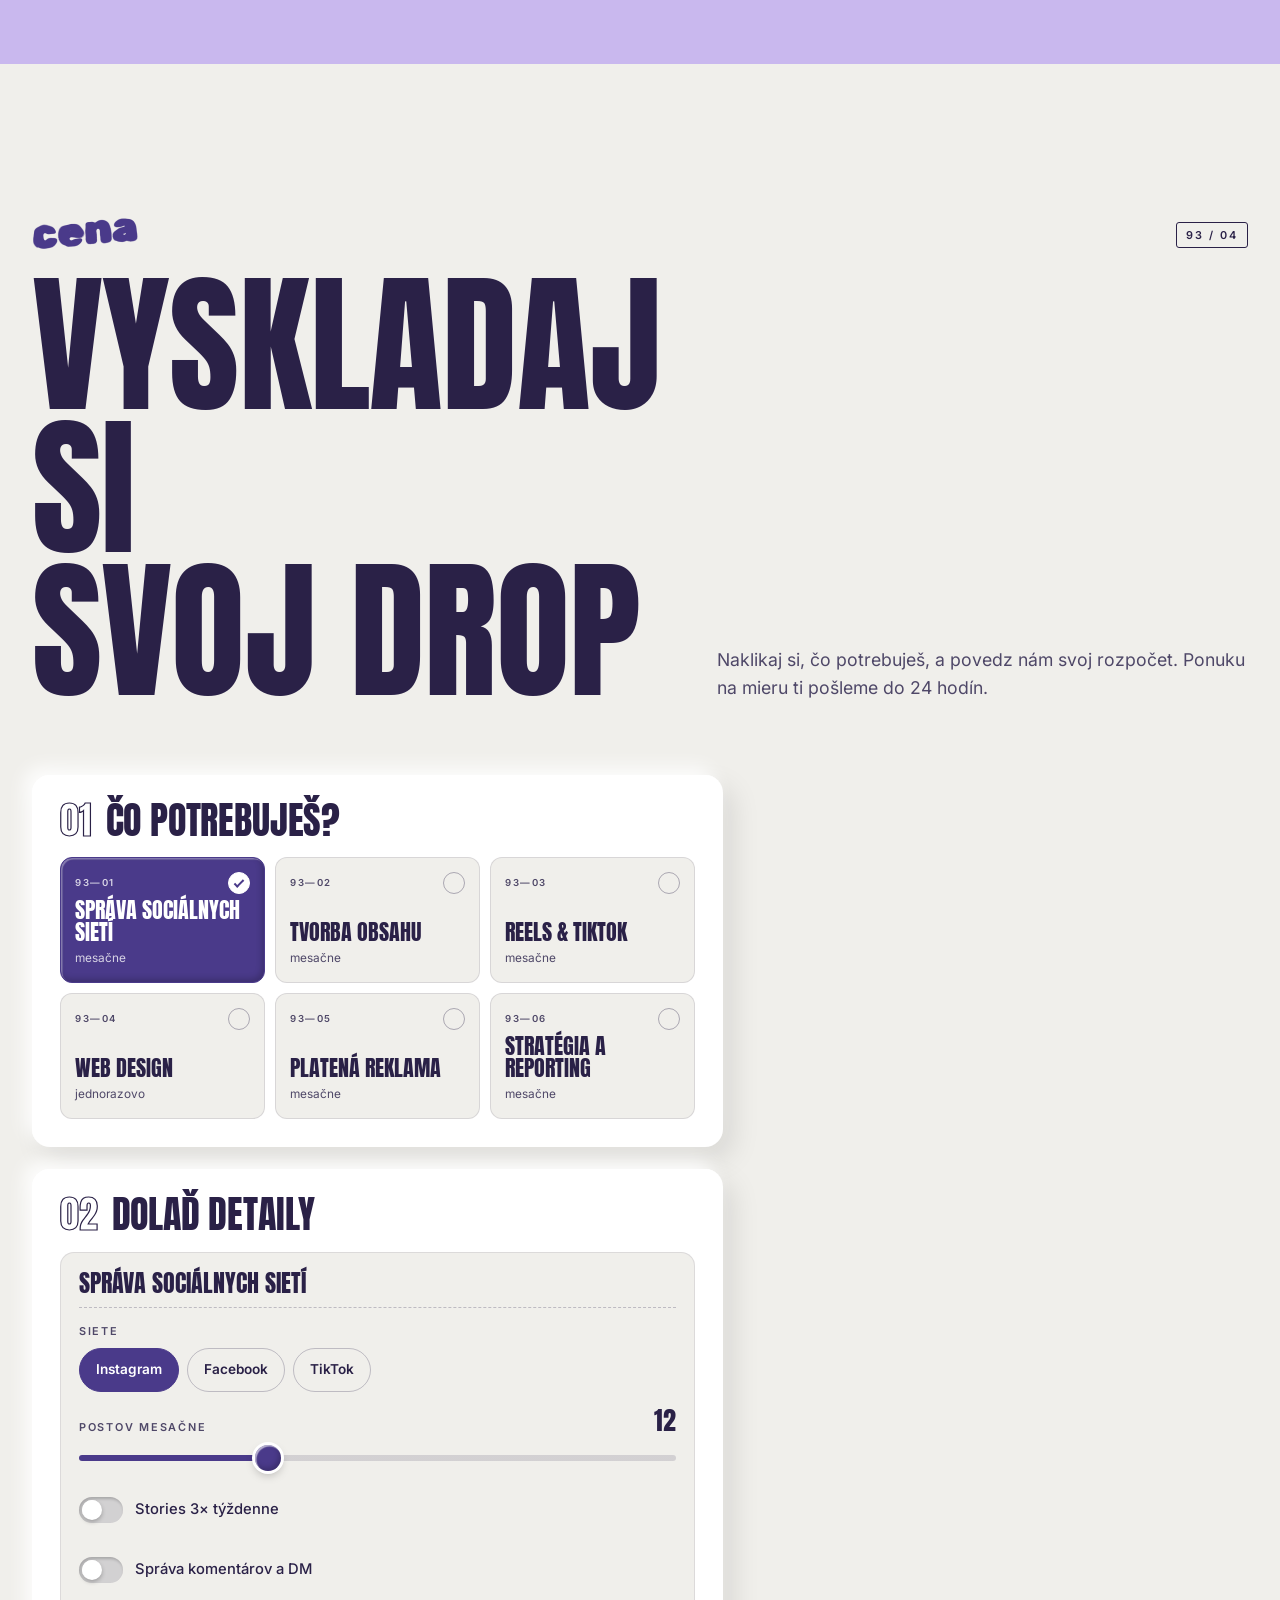
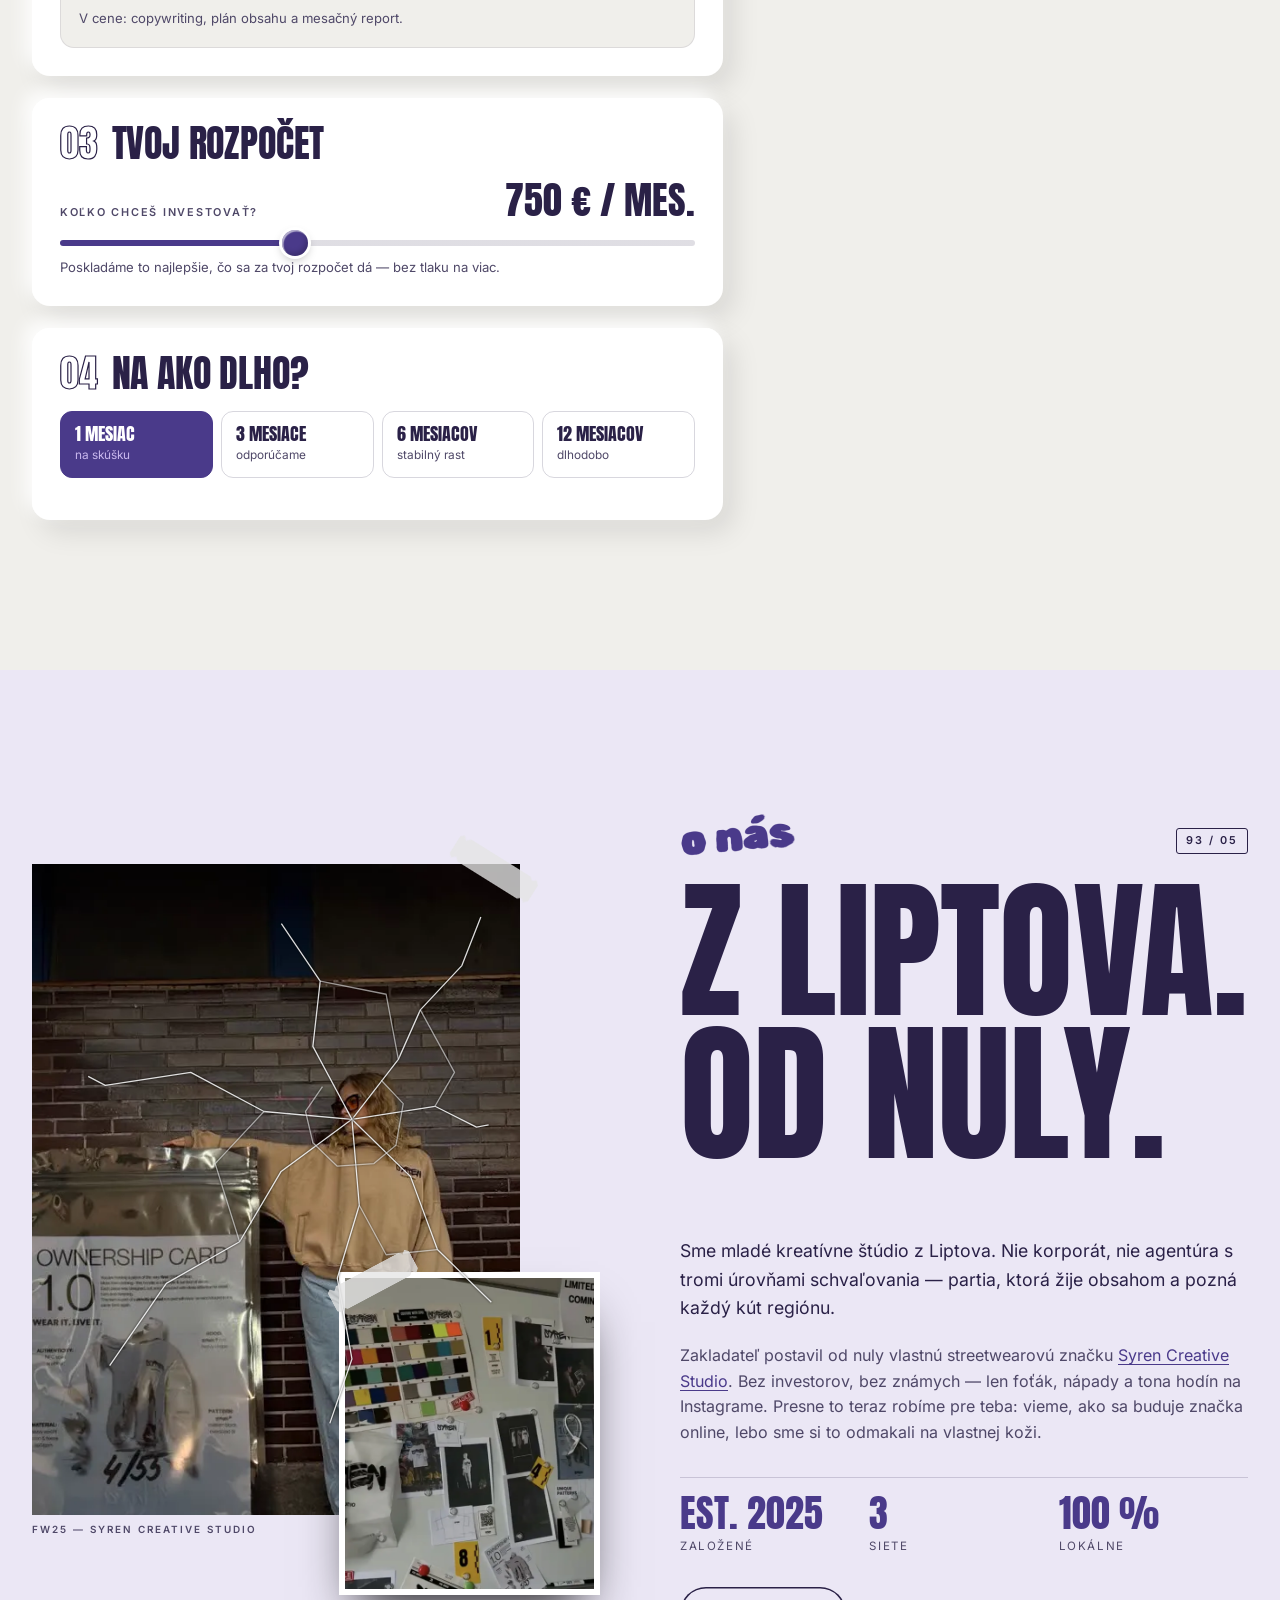
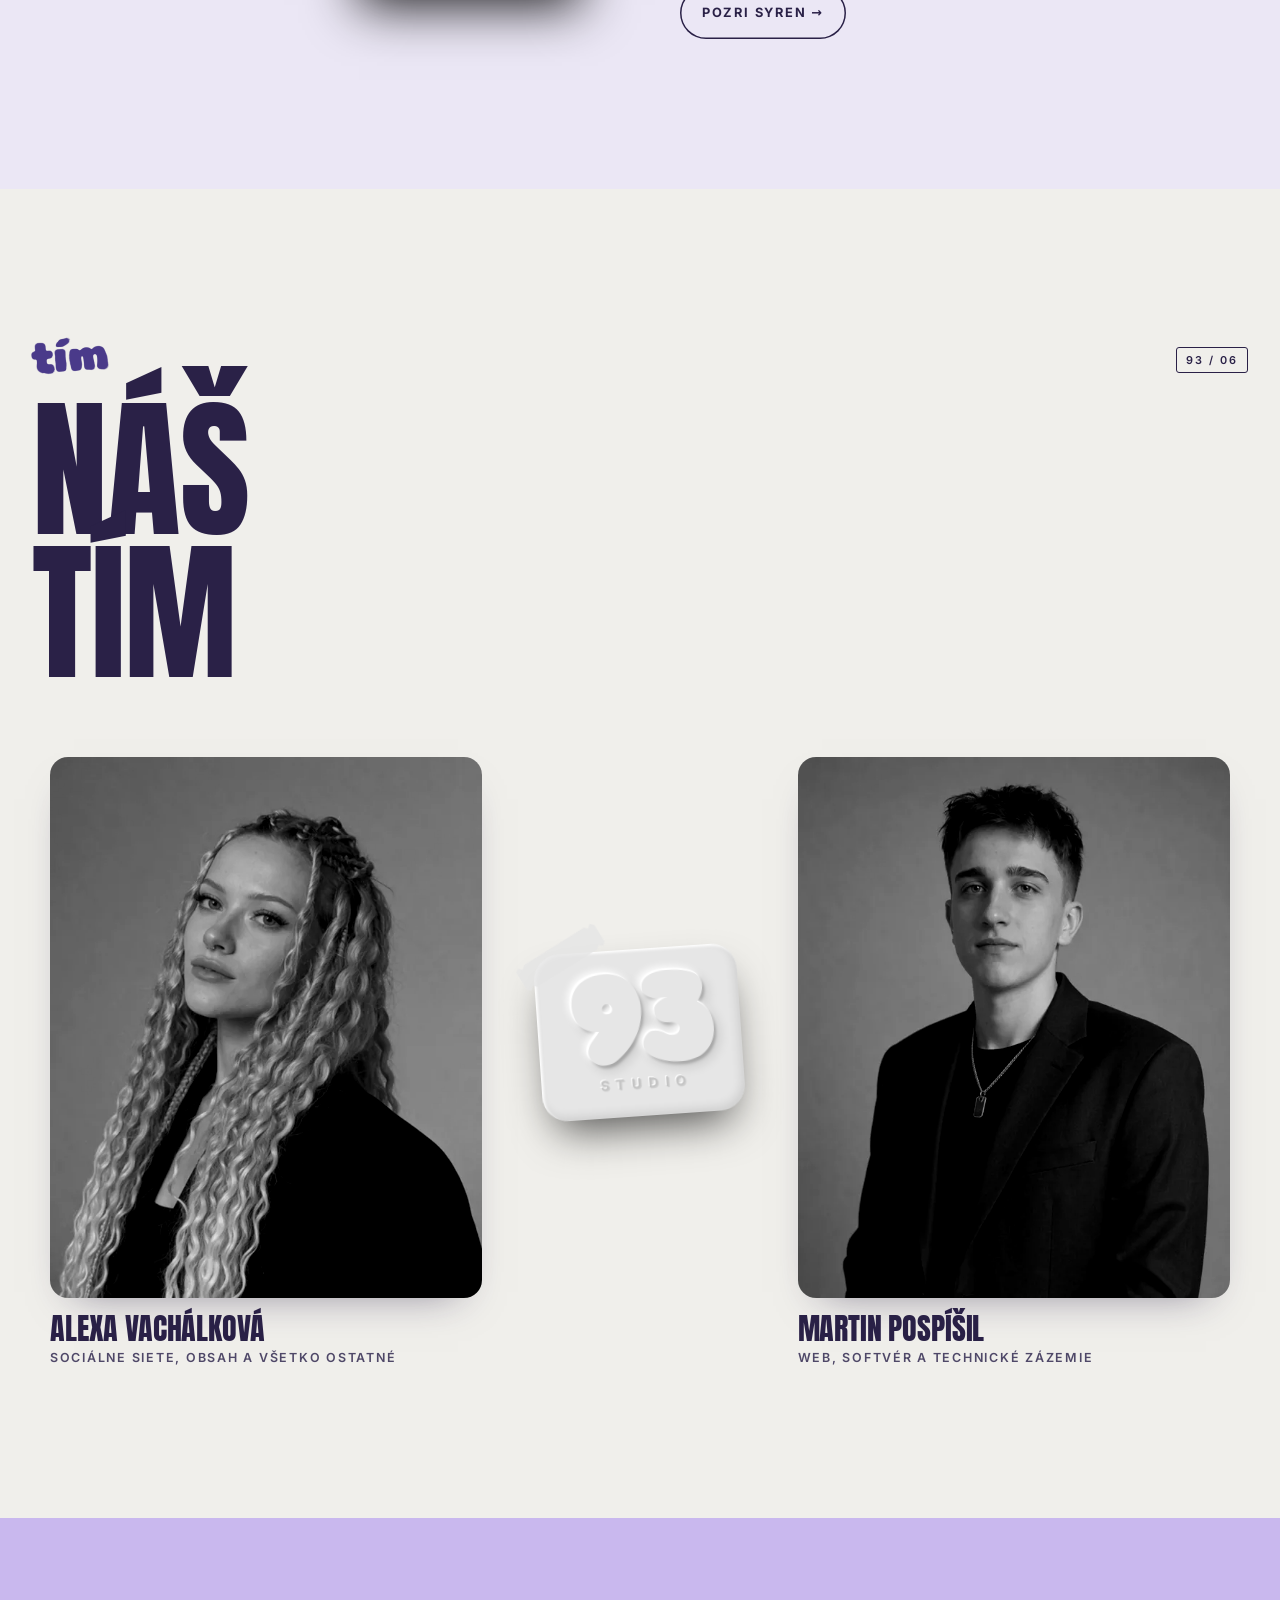
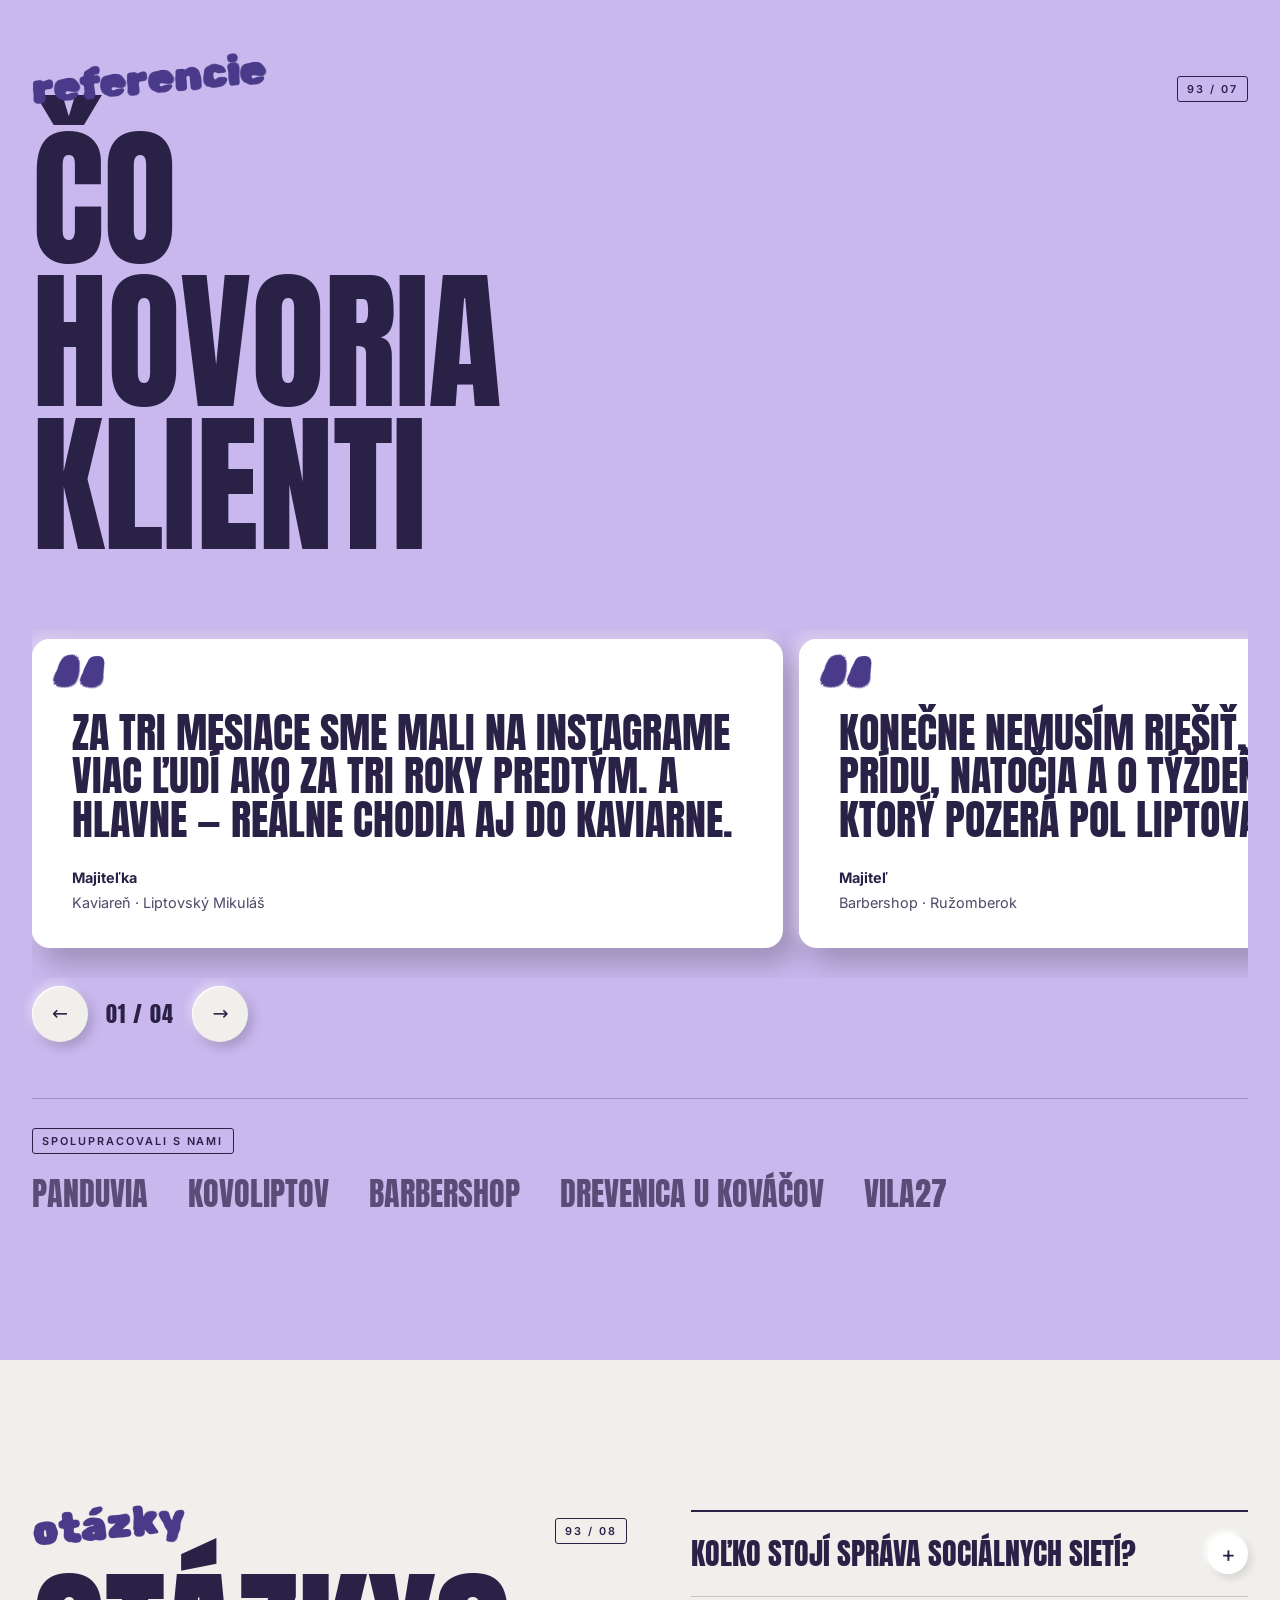
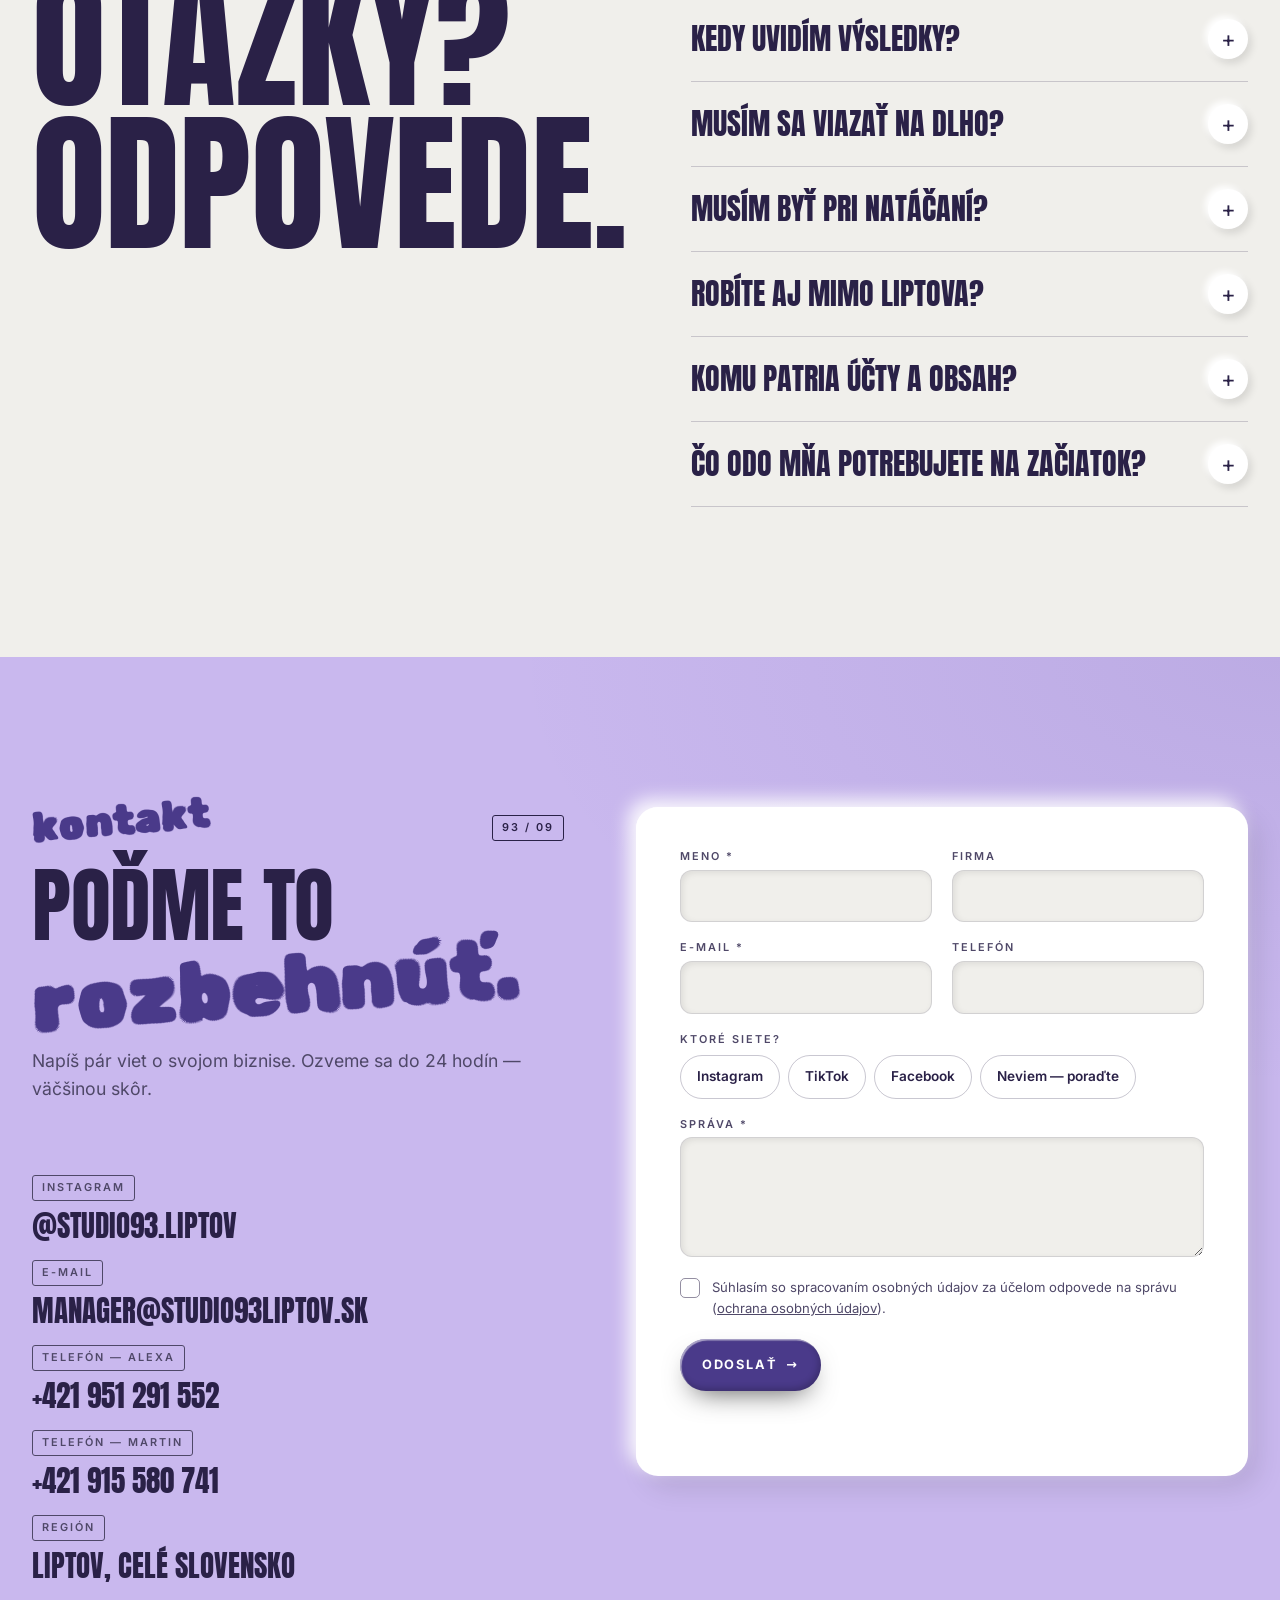
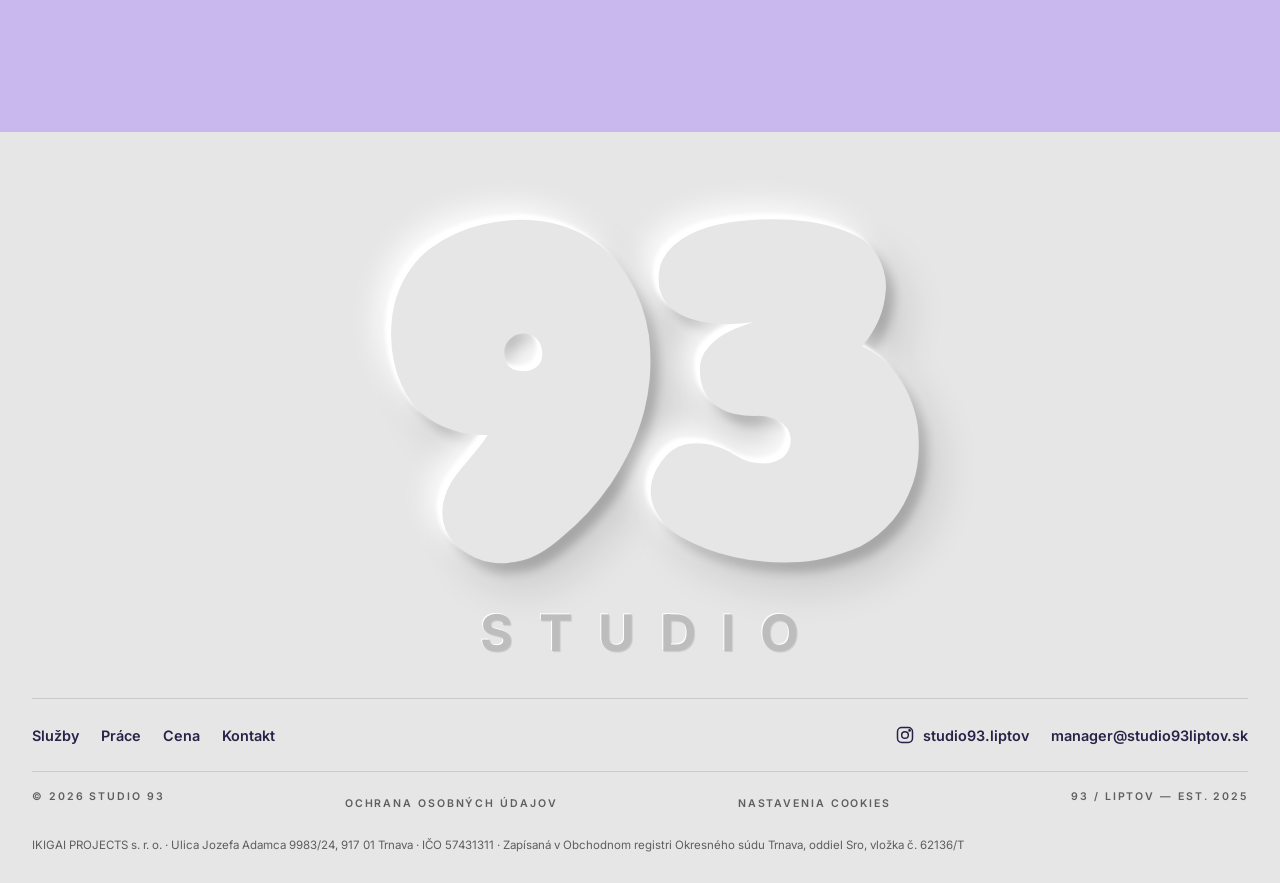
==== commit 9195cb5e: "Send contact form via Web3Forms, drop Apps Script mailer - Form posts JSON to api.web3forms.com, del" ====
--- a/alexa/index.html
+++ b/alexa/index.html
@@ -74,7 +74,7 @@
   <!-- integrity = fingerprint of the exact file; the browser refuses it if the CDN copy is ever changed. Update it if you change the GSAP version -->
   <script src="https://cdnjs.cloudflare.com/ajax/libs/gsap/3.12.5/gsap.min.js" integrity="sha512-7eHRwcbYkK4d9g/6tD/mhkf++eoTHwpNM9woBxtPUBWm67zeAfFC+HrdoE2GanKeocly/VxeLvIqwvCdk7qScg==" crossorigin="anonymous" referrerpolicy="no-referrer" defer></script>
   <script src="https://cdnjs.cloudflare.com/ajax/libs/gsap/3.12.5/ScrollTrigger.min.js" integrity="sha512-onMTRKJBKz8M1TnqqDuGBlowlH0ohFzMXYRNebz+yOcc5TQr/zAKsthzhuv0hiyUKEiQEQXEynnXCvNTOk50dg==" crossorigin="anonymous" referrerpolicy="no-referrer" defer></script>
-  <script src="main.js?v=9" defer></script>
+  <script src="main.js?v=10" defer></script>
 </head>
 <body>
   <a class="skip" href="#main" data-en="Skip to content">Preskočiť na obsah</a>
@@ -647,8 +647,9 @@
           </ul>
         </div>
 
-        <!-- PLACEHOLDER: nasaď form-mailer/Code.gs ako Google Apps Script web app a vlož sem jeho /exec URL -->
-        <form class="form reveal" action="https://script.google.com/macros/s/YOUR_SCRIPT_ID/exec" method="POST" data-mail="manager@studio93liptov.sk">
+        <!-- správy posiela Web3Forms (web3forms.com) na manager.studio93@gmail.com; kľúč môže byť verejný -->
+        <form class="form reveal" action="https://api.web3forms.com/submit" method="POST" data-mail="manager@studio93liptov.sk">
+          <input type="hidden" name="access_key" value="fdefb0c0-e789-48bf-87cd-8f5ef51b5205">
           <div class="form__row">
             <label class="field"><span data-en="Name *">Meno *</span><input name="meno" autocomplete="name" required></label>
             <label class="field"><span data-en="Business">Firma</span><input name="firma" autocomplete="organization"></label>
